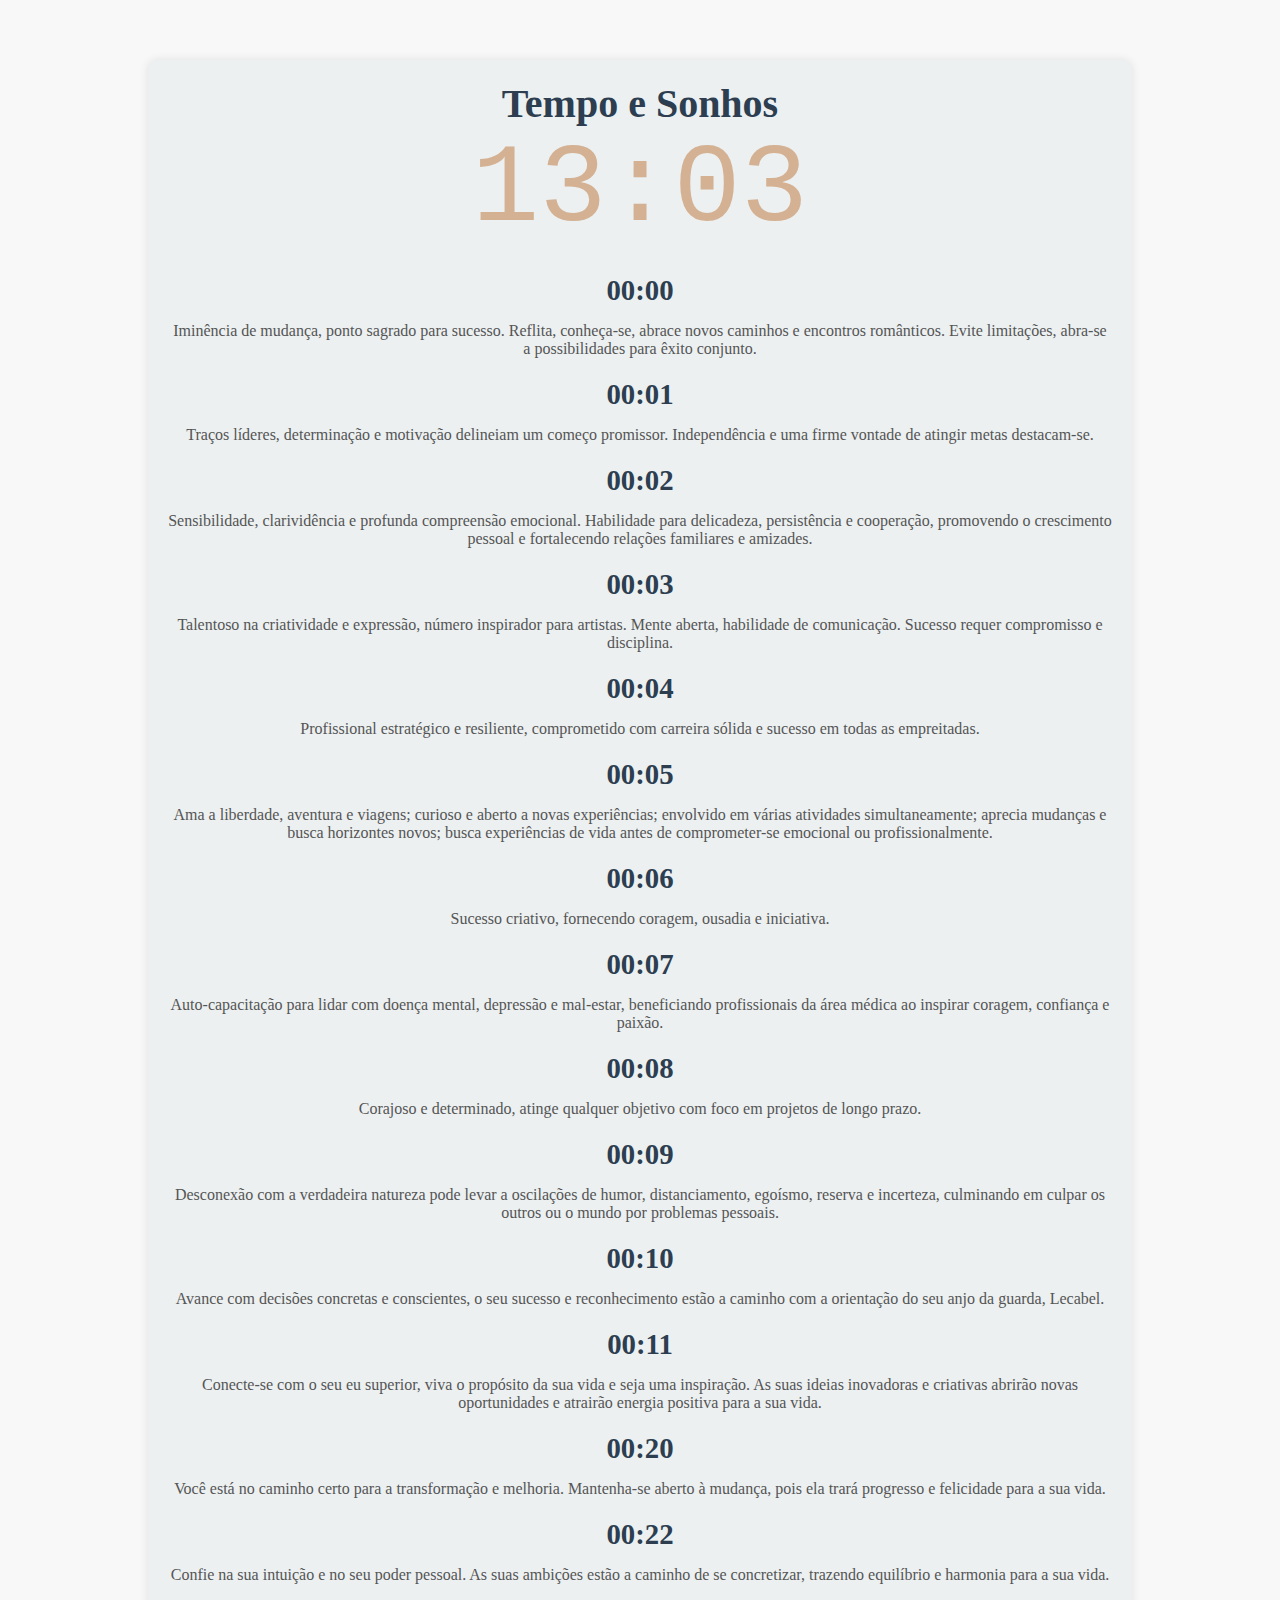
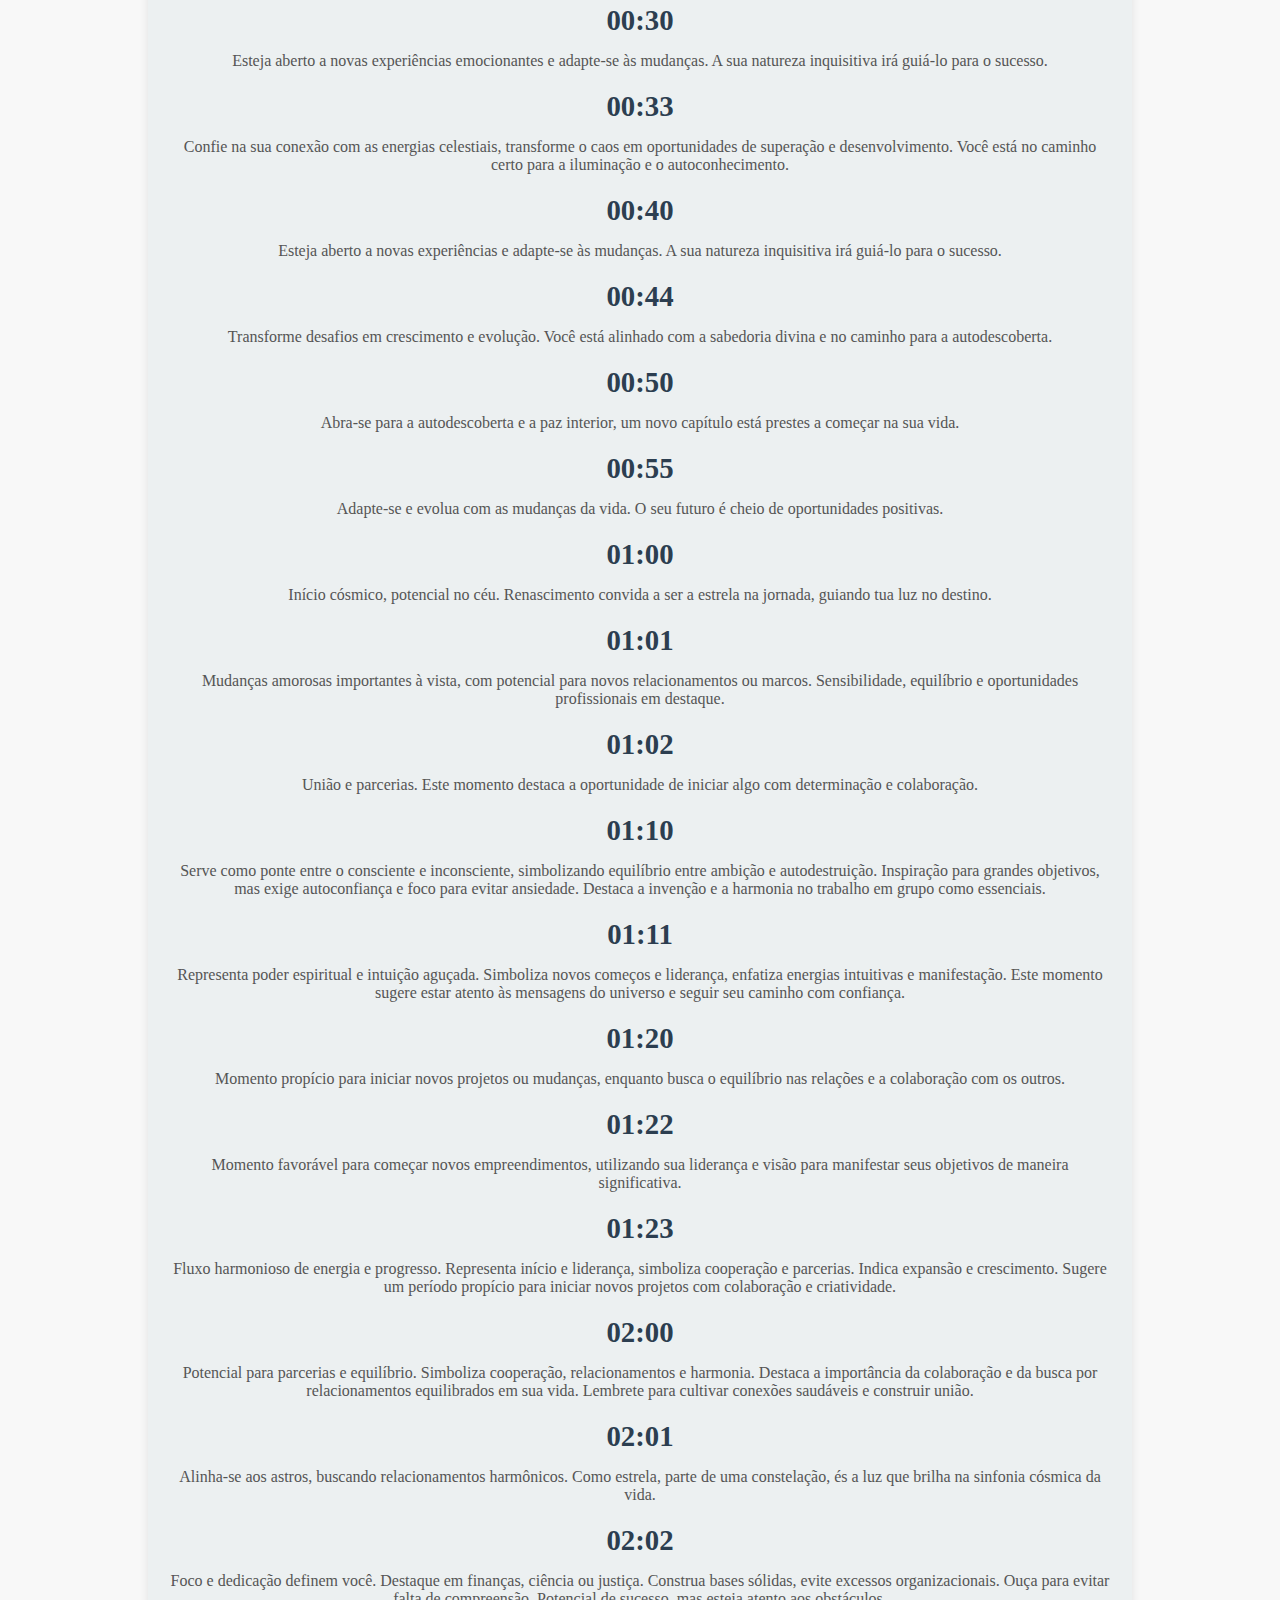
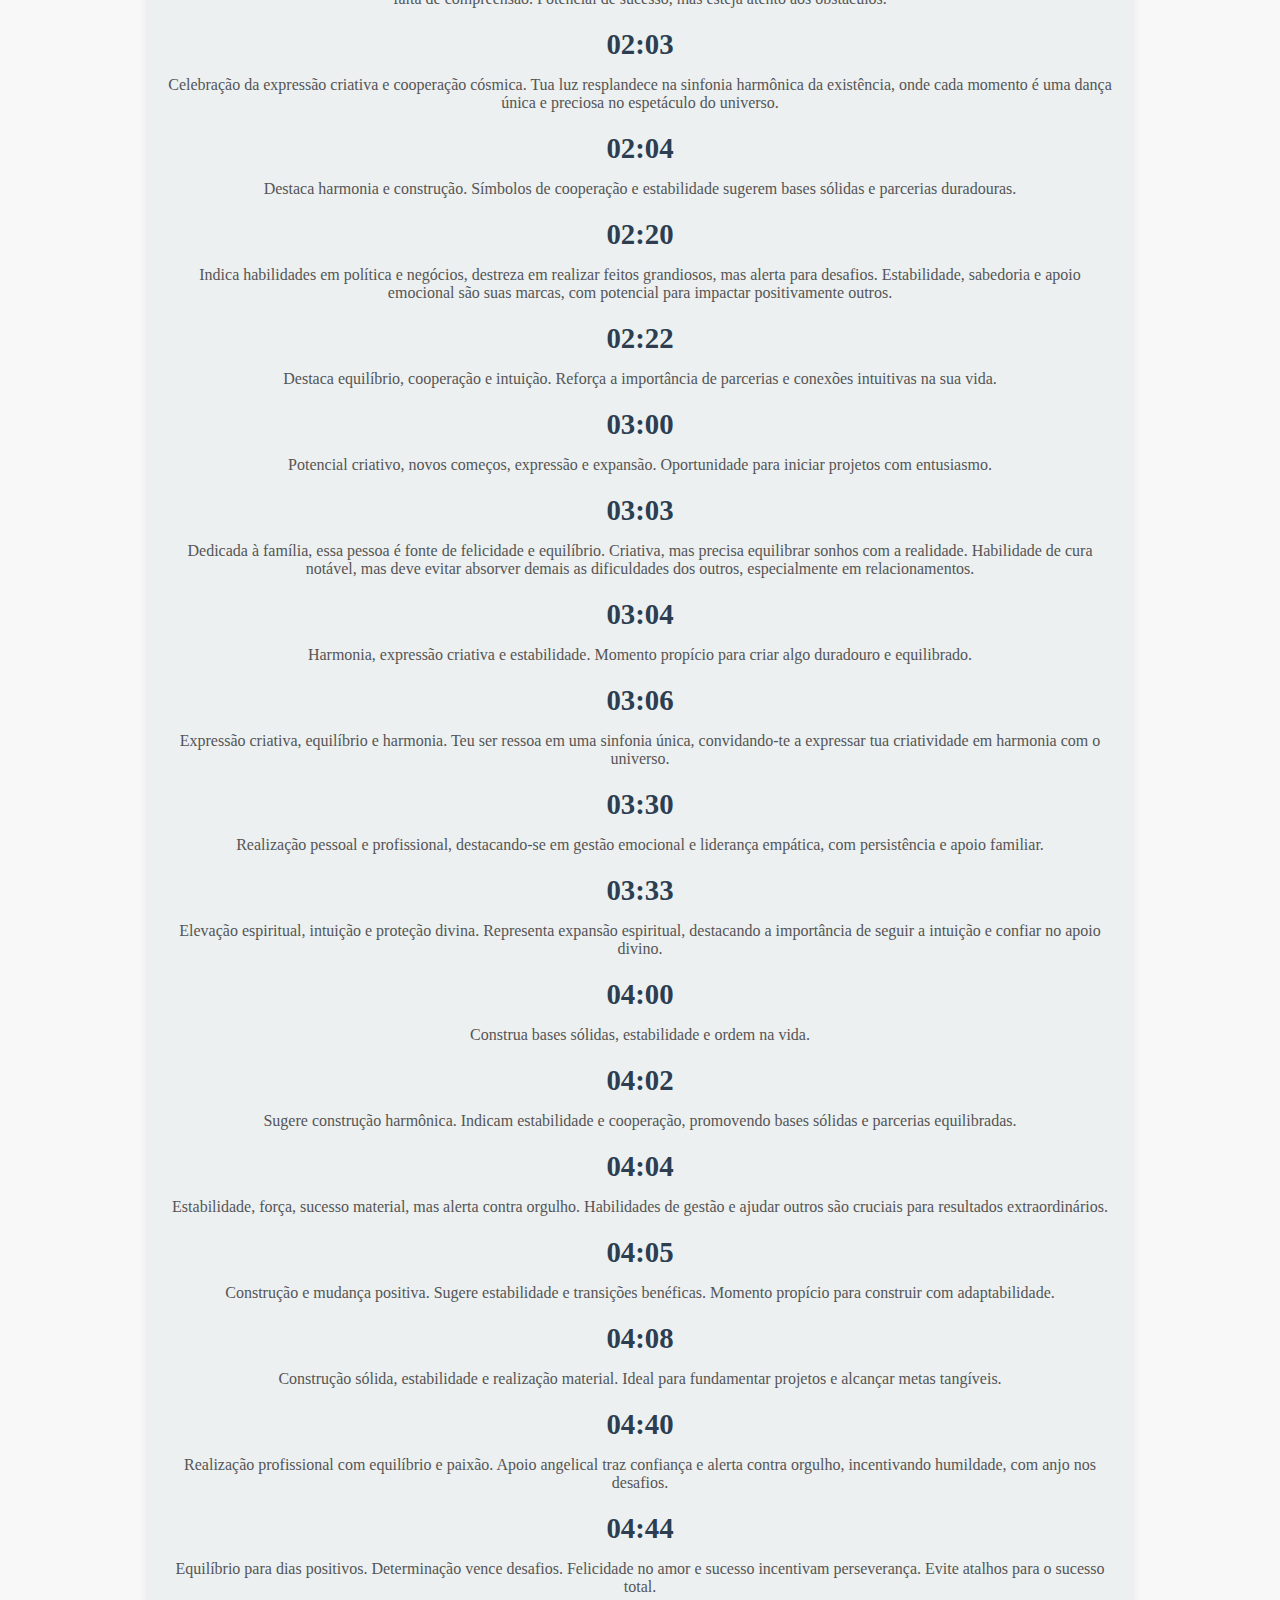
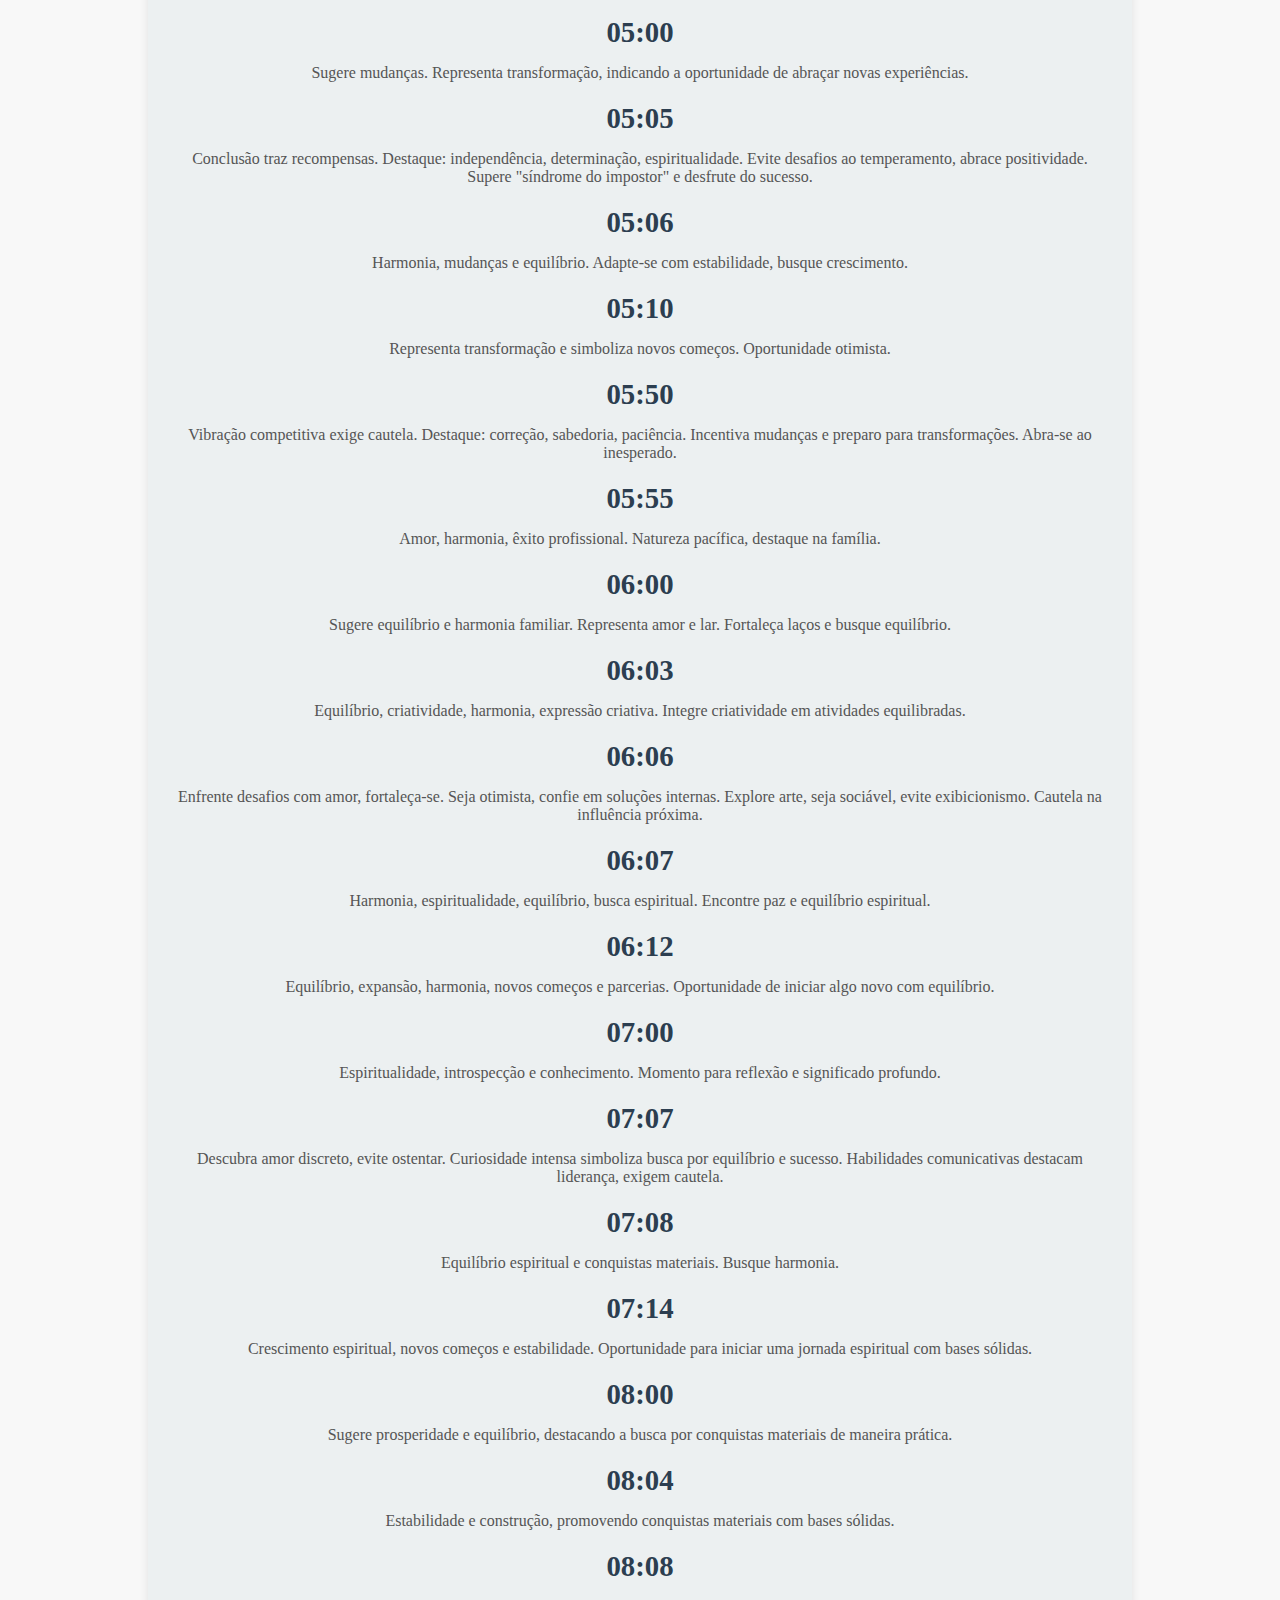
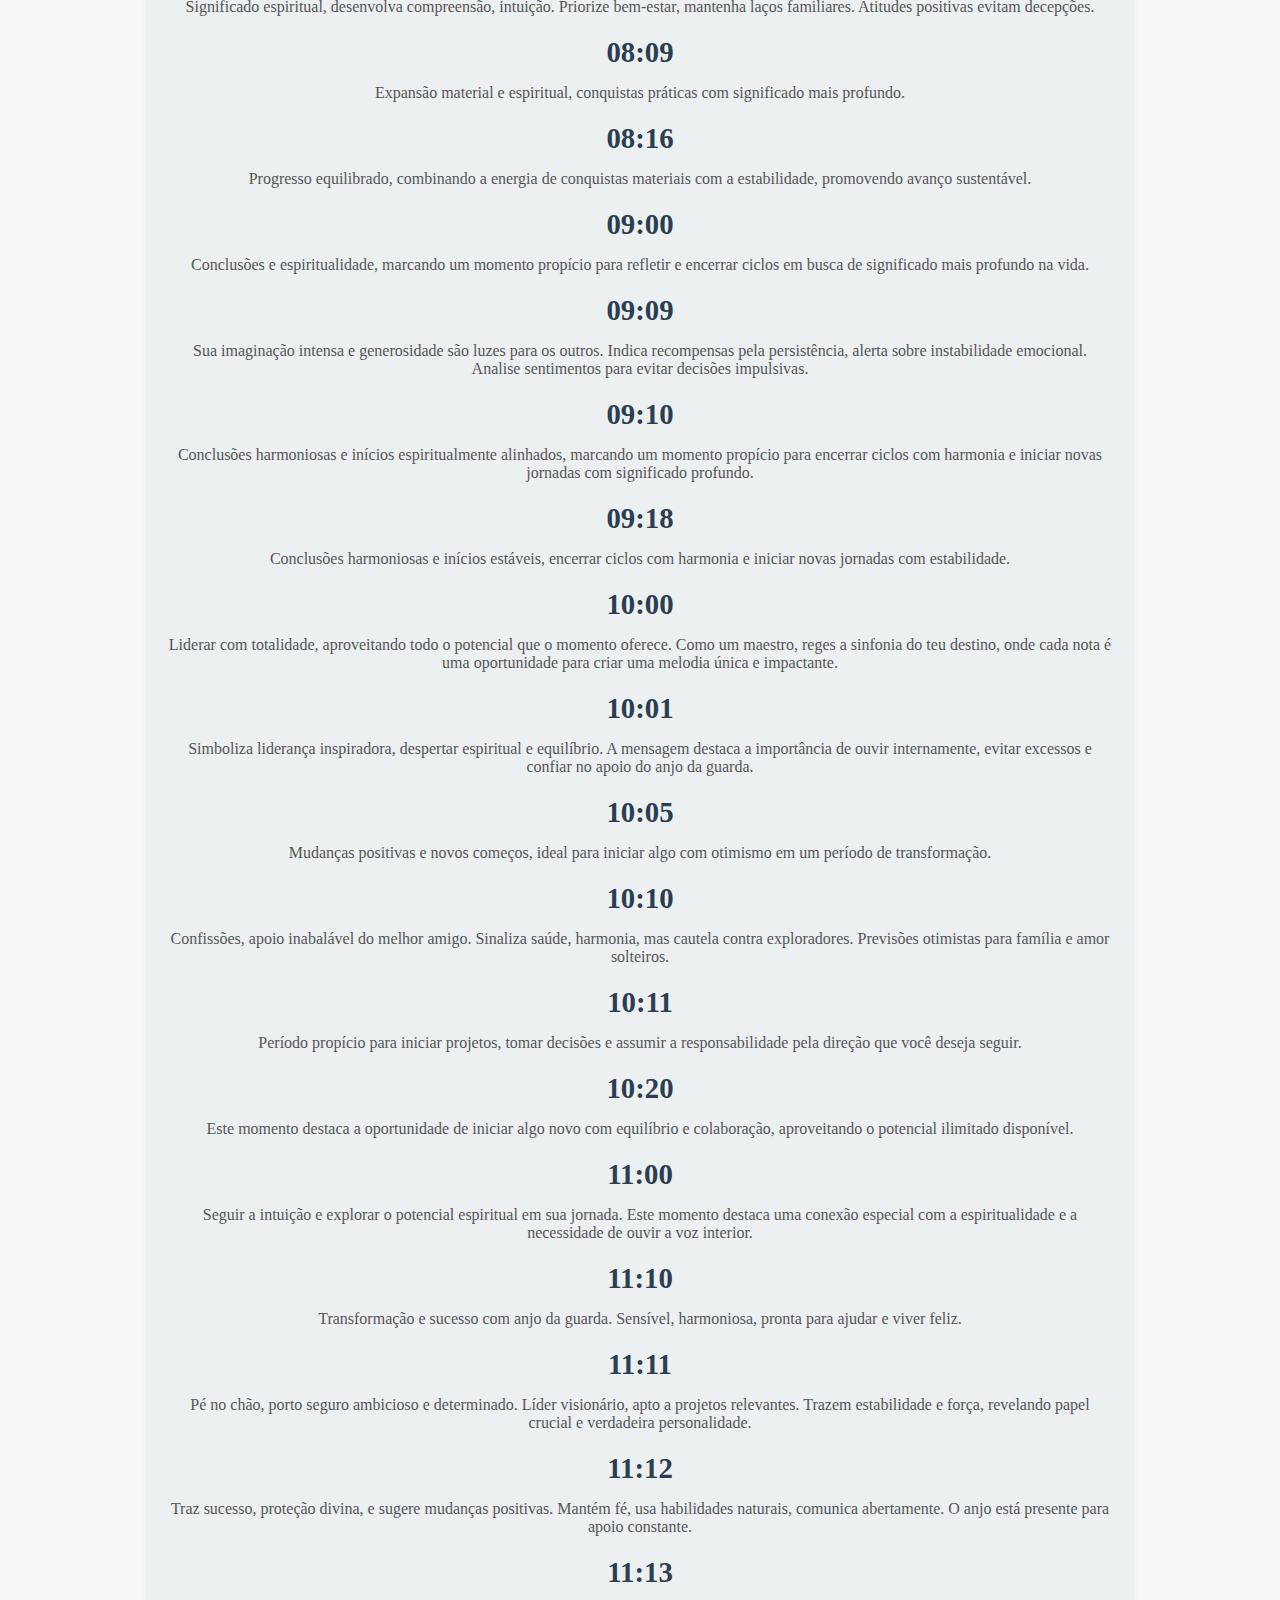
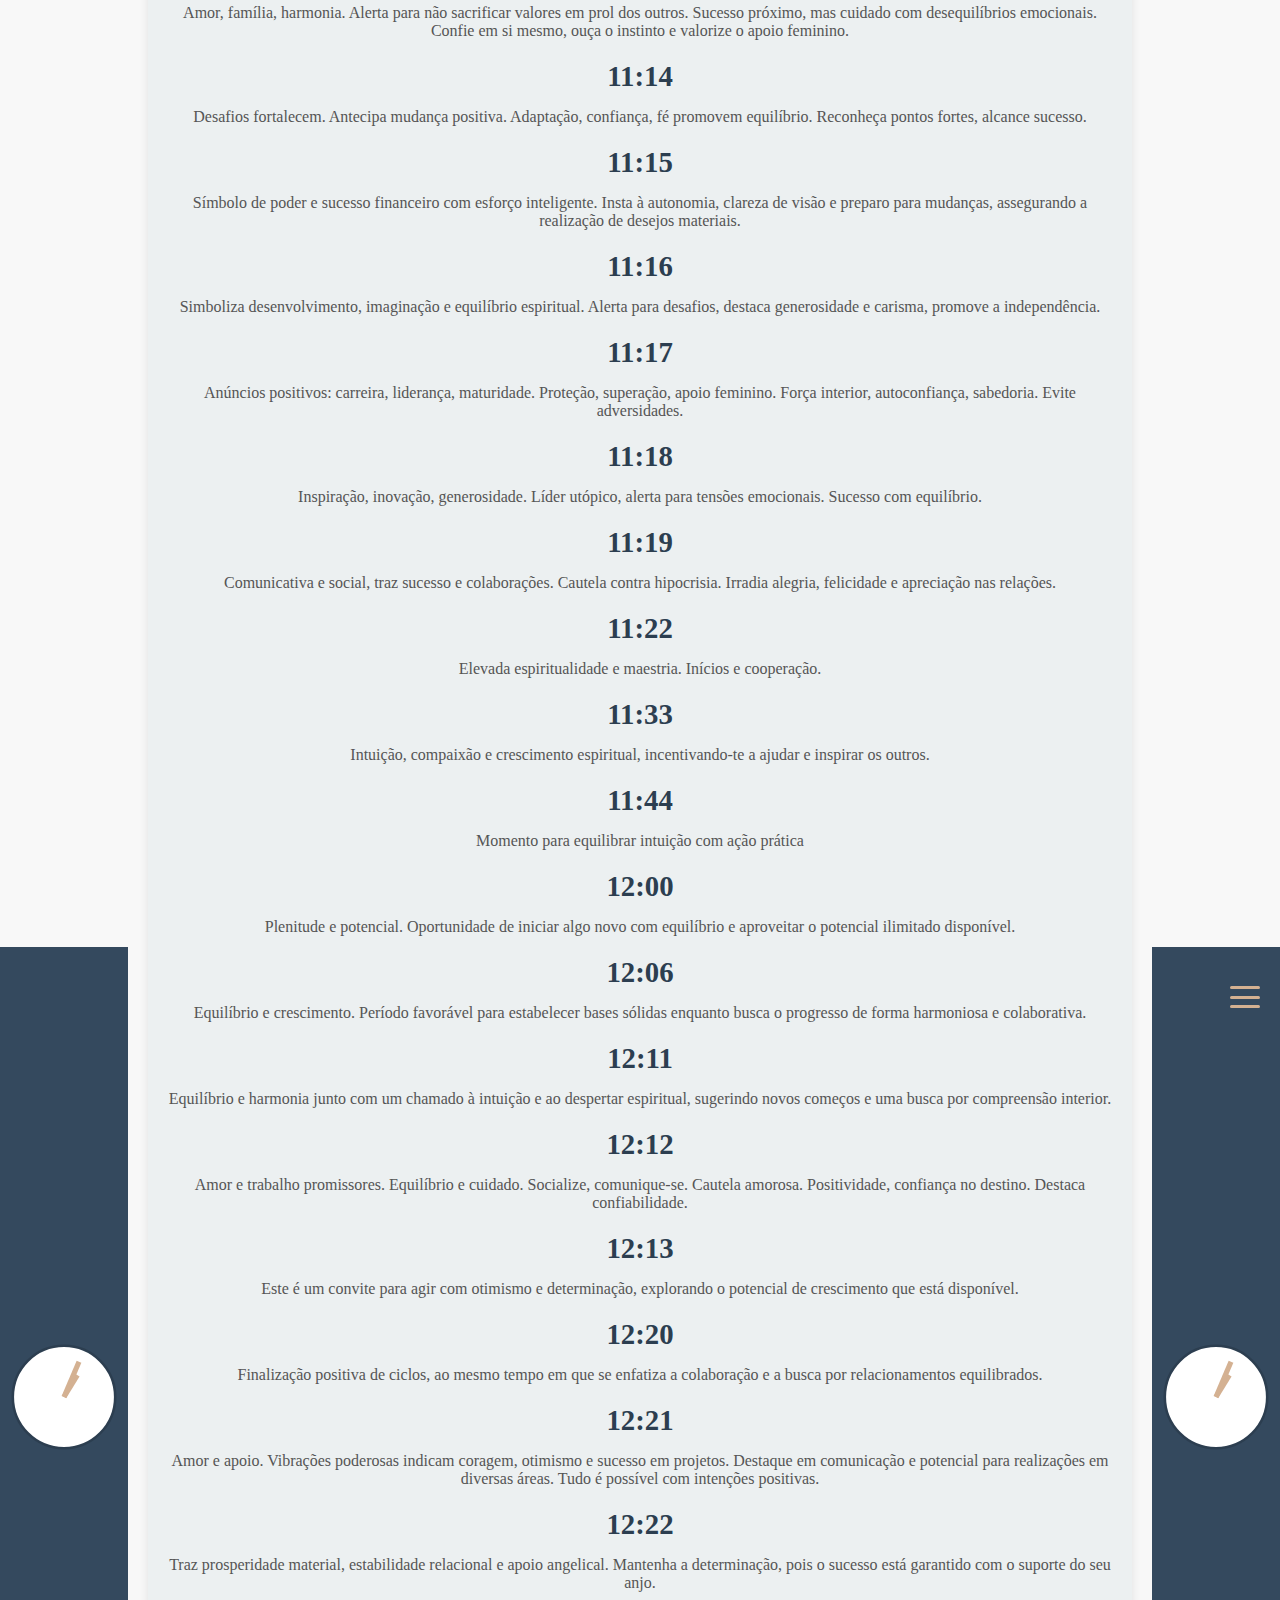
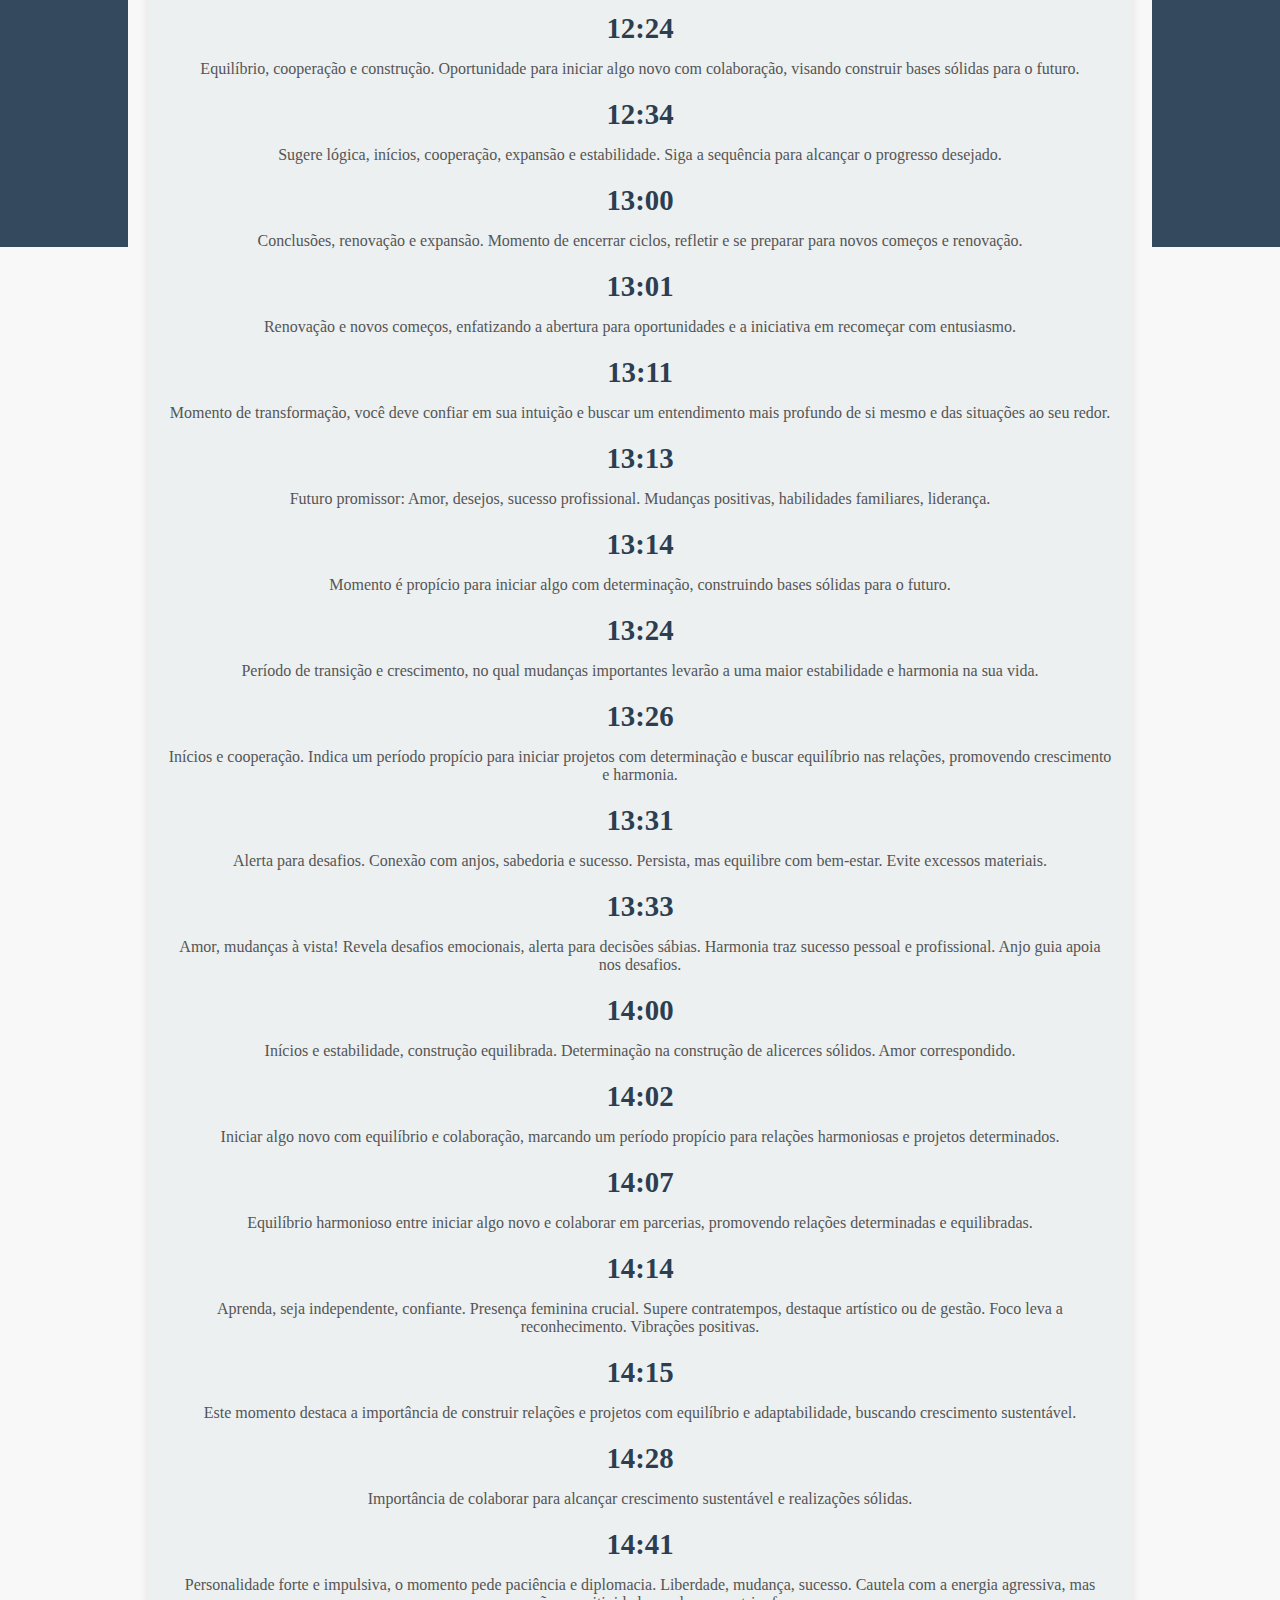
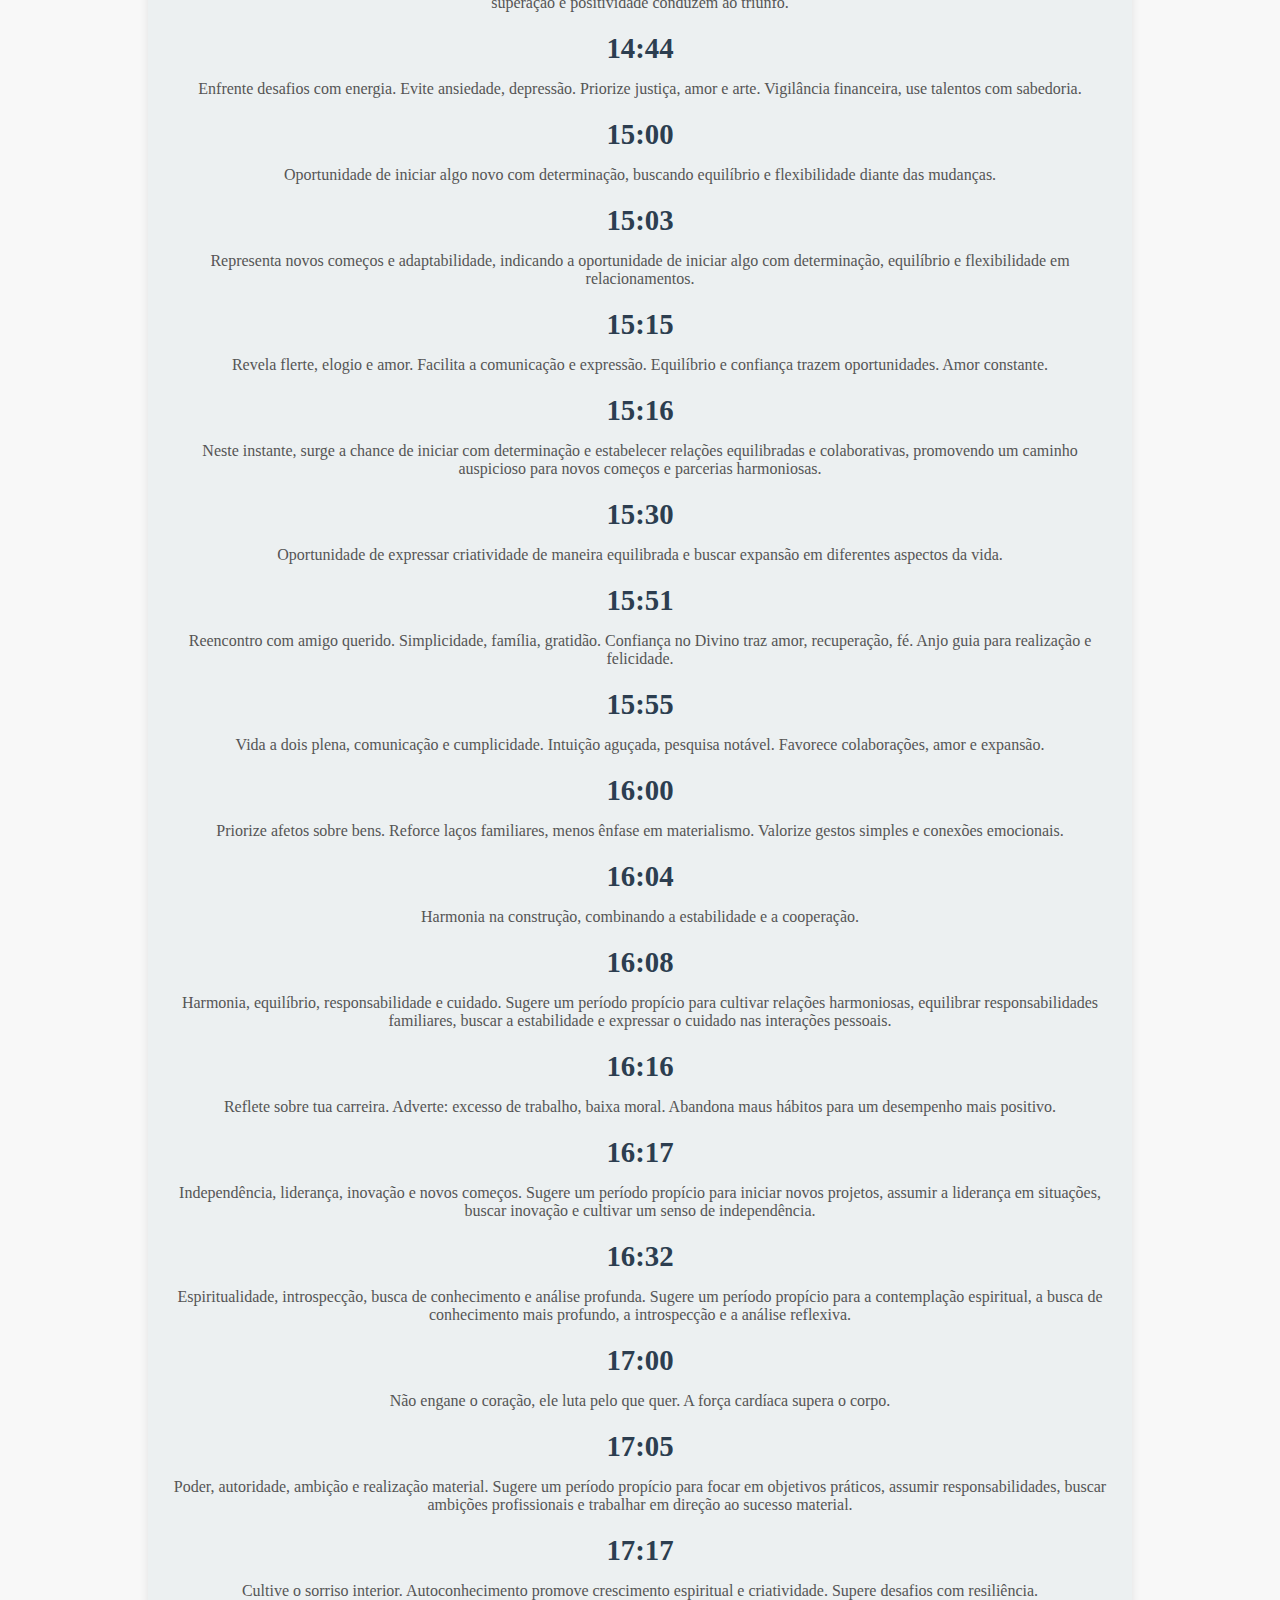
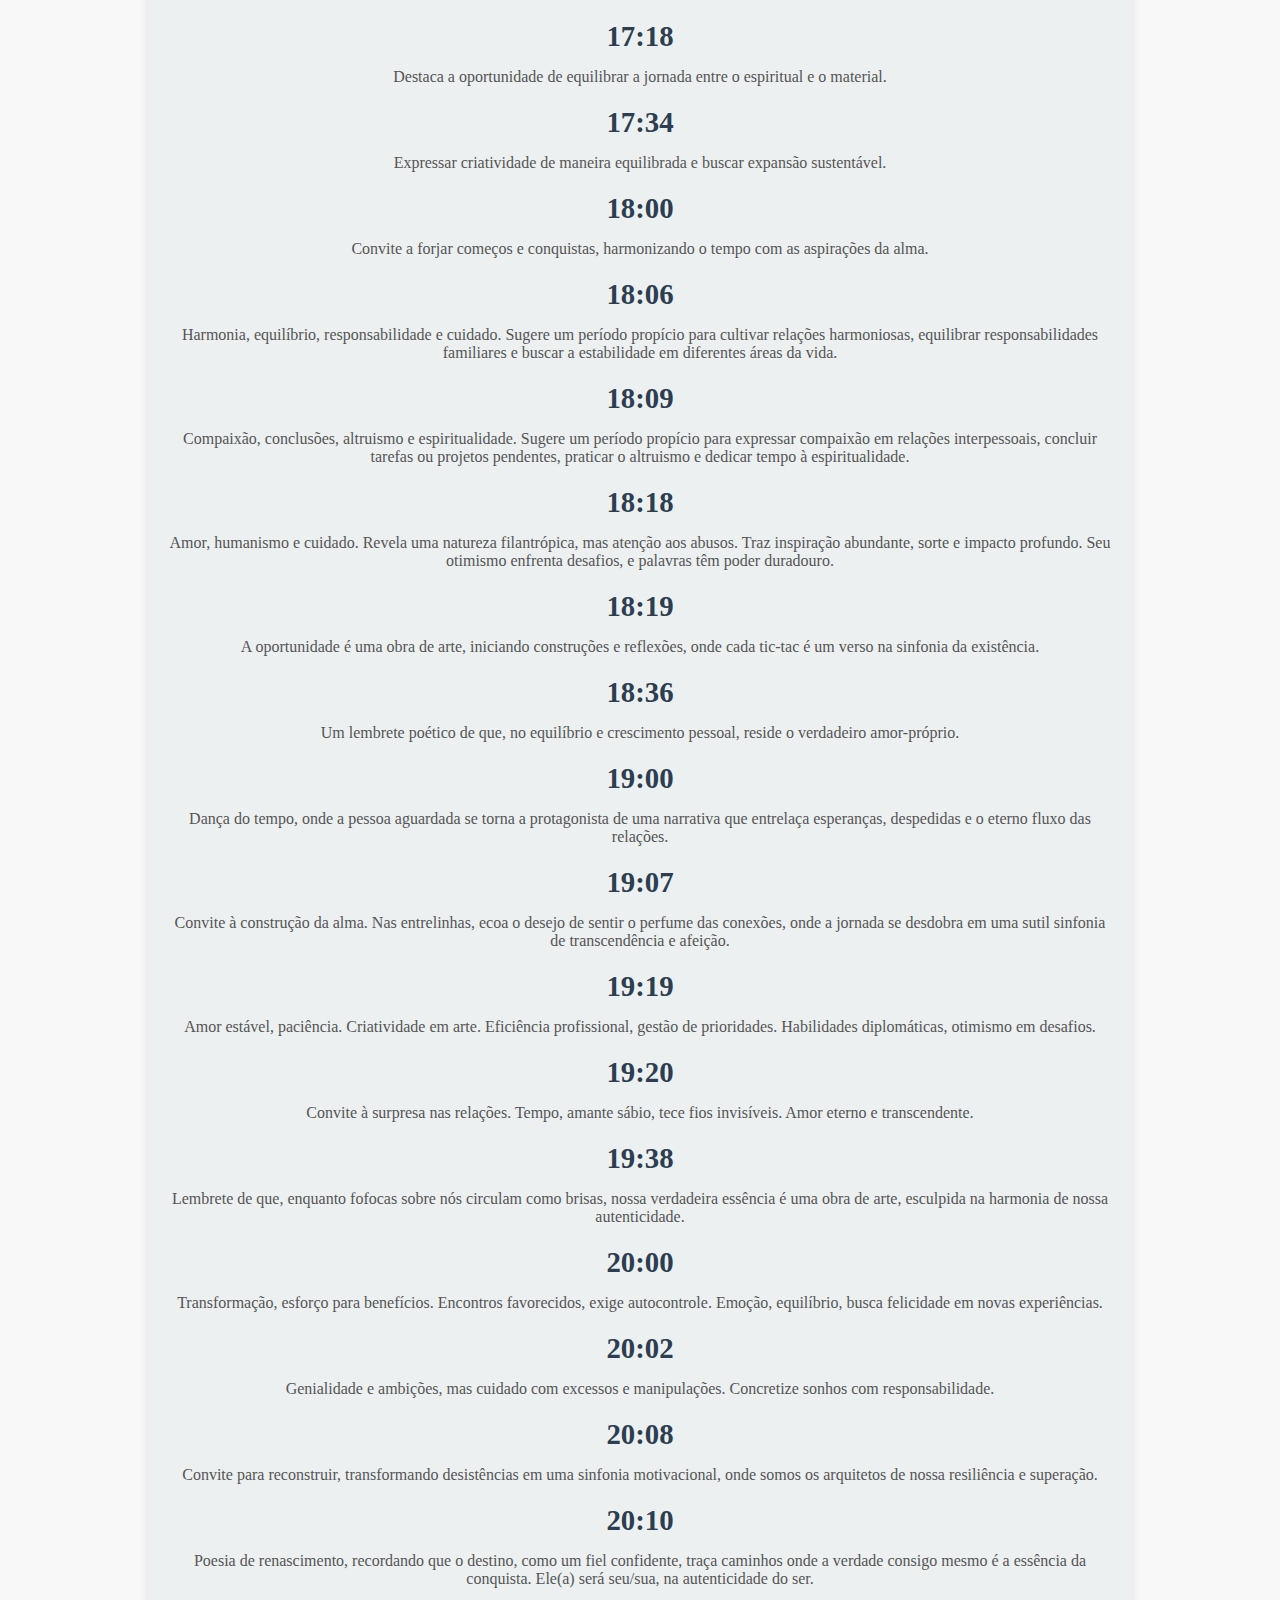
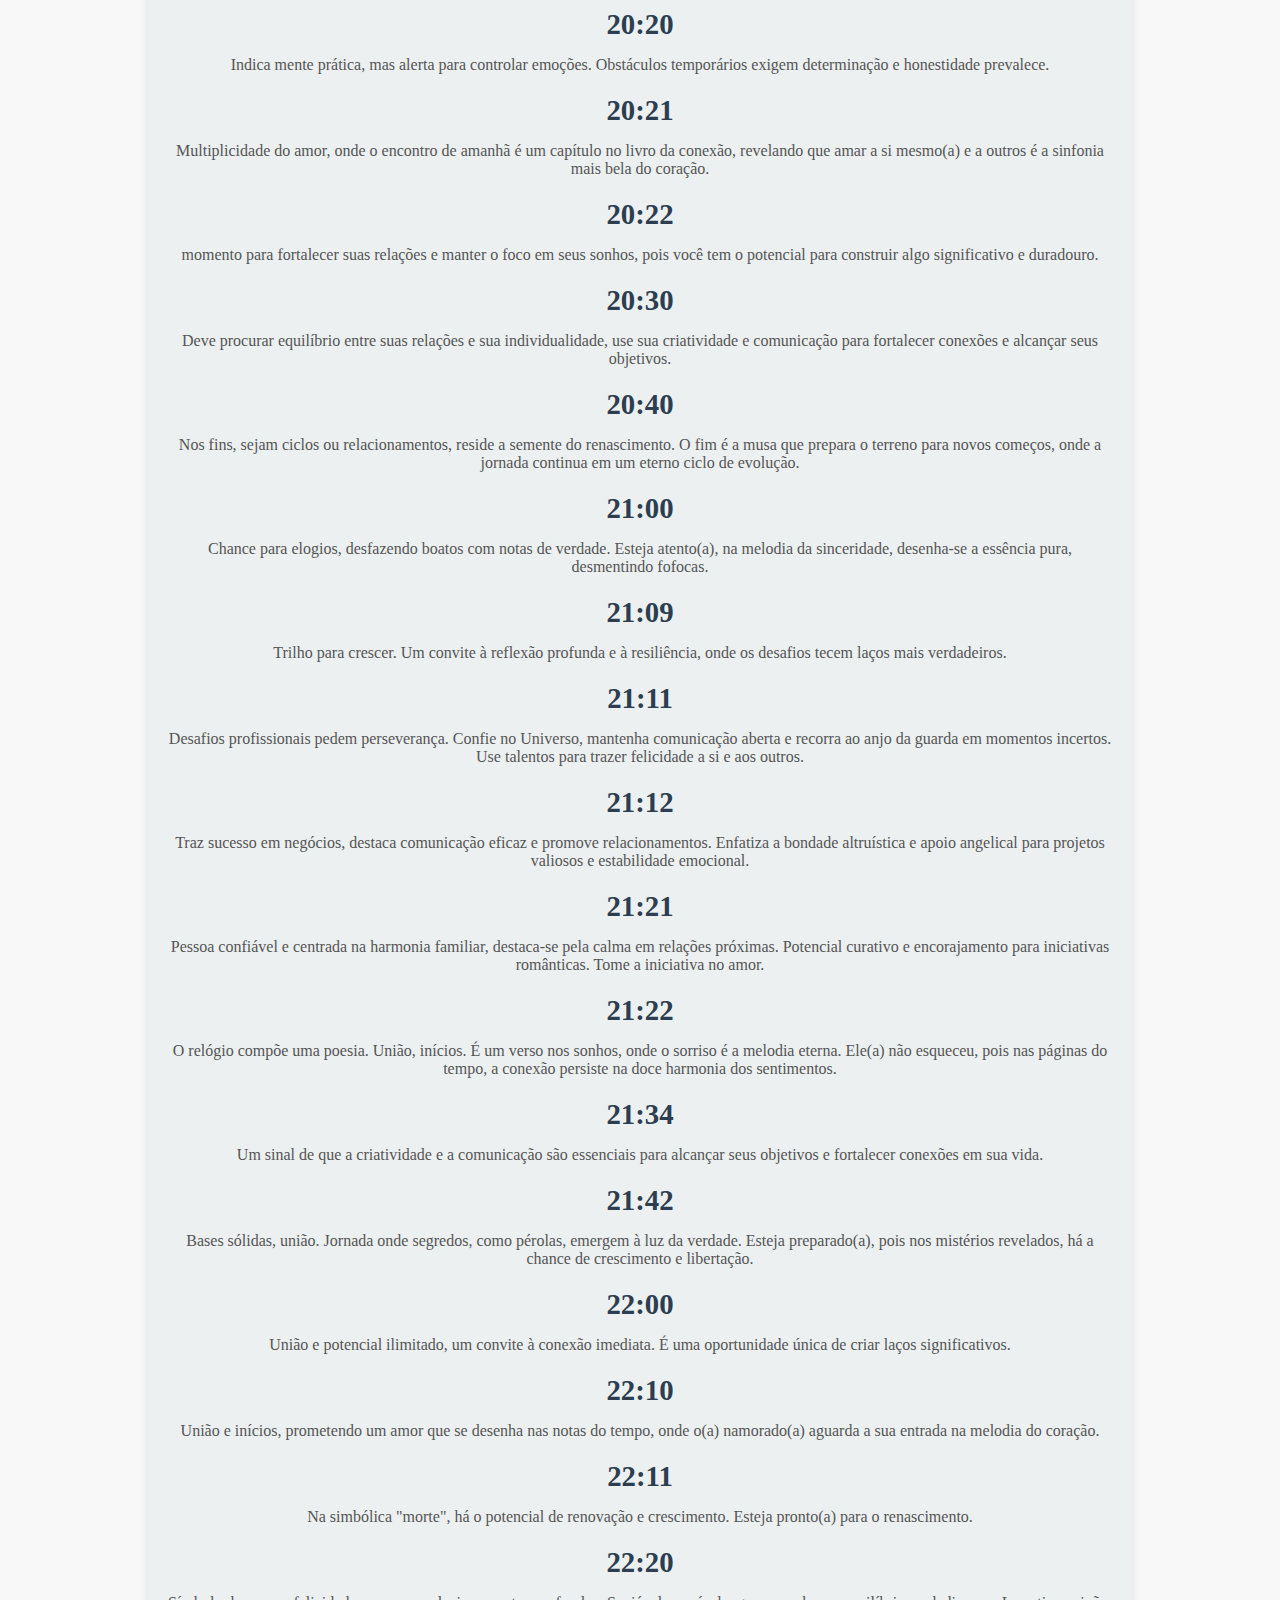
==== index.html @ 4e5a5b0c "Update index.html" ====
<!DOCTYPE html>
<html lang="pt-PT">

<head>
  <meta charset="UTF-8">
  <meta name="viewport" content="width=device-width, initial-scale=1.0">
  <title>Tempo e Sonhos</title>
  <meta name="description" content="Descubra os significados das horas do dia.">
  <meta name="keywords" content="horas, significados, tempo, sonhos, momento, instante, período, fase, ciclo, tempo, ocasião, ponto, temporada, intervalo, prazo, lapso, duração, dia, noite, tarde, manhã, madrugada, meia-noite, crepúsculo, alvorecer, anoitecer, pôr do sol, amanhecer, noturno, véspera, aguardar, demorar, suceder, decorrer, transcorrer, passar, correr, transitar, transpor, findar, terminar, encerrar, completar, realizar, ocorrer, acontecer, desenrolar-se, transpirar, decorrer, durar, perdurar, persistir, continuar, prosseguir, fluir, mover-se, transcorrer, suceder-se, acontecer, passar, interpretações, sentidos, definições, acepções, entendimentos, concepções, explicações, significações, mensagens, importâncias, valores, sentenças, expressões, palavras, sinônimos, sinonímias, conotações, denotações, implicações, referências, comunicações, sugestões, símbolos, simbolismos, intenções, propósitos, desígnios, fins, metas, destinos, objetivos, alvos, razões, causas, motivações, fundamentos, origens, justificativas, razões, porquês, porções, partes, fragmentos, aspectos, faces, nuances, pontos, detalhes, período, época, estação, duração, ciclo, fase, momento, intervalo, instante, ocasião, idade, era, prazo, lapso, etapa, passagem, transição, sucessão, decorrência, contemporaneidade, contemporâneo, contemporânea, contemporâneos, contemporâneas, atualidade, atual, atuais, tempo presente, presente, passado, futuro, antes, depois, antigamente, hoje, ontem, amanhã, agora, imediatamente, gradualmente, lentamente, rapidamente, logo, em breve, brevemente, dentro em breve, daqui a pouco, ainda, já, sempre, nunca, às vezes, frequentemente, raramente, ocasionalmente, diariamente, semanalmente, mensalmente, anualmente, sazonalmente, temporariamente, visões, fantasias, aspirações, desejos, ilusões, quimeras, utopias, devaneios, idealizações, projetos, metas, expectativas, esperanças, anseios, ambições, planos, vontades, intenções, fantasmas, quimeras, delírios, imaginações, criações, miragens, enredos, fábulas, contos, histórias, narrativas, mitos, lendas, fabulações, romances, novelas, épicos, poemas, canções, músicas, criações, produções, realizações, conquistas, sucessos, triunfos, vitórias, realizações, prosperidades, felicidades, sortes, fortunas, riquezas, bens, benesses, benefícios, alegrias, afortunamentos, dons, talentos, habilidades, destrezas, capacidades, potencialidades ">
  <meta name="author" content="Alexandre Ventura">
  <link rel="stylesheet" href="style.css">
</head>

<body>
  <!-- Menu Navegação -->
  <header>
    <div class="menu-icon" id="menuIcon">
        <span></span>
        <span></span>
        <span></span>
    </div>
    <nav class="menu" id="menu">
      <ul>
        <!-- Cada item de menu dentro de <li> -->
              <li><a href="https://alexxanorafa.github.io/Alquimia-dos-Sentimentos/" class="menu-item">Alquimia dos Sentimentos</a></li>
              <li><a href="https://alexxanorafa.github.io/Almas-Conectadas/" class="menu-item">Almas Conectadas</a></li>
              <li><a href="https://alexxanorafa.github.io/Aneis_da_Sabedoria/" class="menu-item">Anéis da Sabedoria</a></li>
              <li><a href="https://alexxanorafa.github.io/Animais-de-Poder/" class="menu-item">Animais de Poder</a></li>
              <li><a href="https://alexxanorafa.github.io/Animais-de-Poder/" class="menu-item">Animais de Poder</a></li>
              <li><a href="https://alexxanorafa.github.io/Biblioteca-Onirica/" class="menu-item">Biblioteca Onirica</a></li>
              <li><a href="https://alexxanorafa.github.io/Buzios/" class="menu-item">Buzios</a></li>
              <li><a href="https://alexxanorafa.github.io/Cartas-de-Sibila/" class="menu-item">Cartas de Sibila</a></li>
              <li><a href="https://alexxanorafa.github.io/Do-you-love-me/" class="menu-item">Do you love me?</a></li>
              <li><a href="https://alexxanorafa.github.io/I-Ching-Virtual/" class="menu-item">I Ching Virtual</a></li>
              <li><a href="https://alexxanorafa.github.io/Jornada-Arquetipica/" class="menu-item">Jornada Arquetípica</a></li>
              <li><a href="https://alexxanorafa.github.io/Jornadas-Mitologica/" class="menu-item">Jornada Mitológica</a></li>
              <li><a href="https://alexxanorafa.github.io/Kabbalah-Interativa/" class="menu-item">Kabbalah Interativa</a></li>
              <li><a href="https://alexxanorafa.github.io/Livro-das-Sombras/" class="menu-item">Livro das Sombras</a></li>
              <li><a href="https://alexxanorafa.github.io/Magia-das-Cores/" class="menu-item">Magia das Cores</a></li>
              <li><a href="https://alexxanorafa.github.io/O-Construtor-do-Destino/" class="menu-item">O Construtor do Destino</a></li>
              <li><a href="https://alexxanorafa.github.io/Oraculo-das-Pedras/" class="menu-item">Oráculo das Pedras</a></li>
              <li><a href="https://alexxanorafa.github.io/Oraculo-dos-Deuses/" class="menu-item">Oráculo dos Deuses</a></li>
              <li><a href="https://alexxanorafa.github.io/Pendulo-Divinatorio/" class="menu-item">Pendulo Divinatorio</a></li>
              <li><a href="https://alexxanorafa.github.io/Runas-Celtas/" class="menu-item">Runas Celtas</a></li>
              <li><a href="https://alexxanorafa.github.io/Runas-Estelares/" class="menu-item">Runas Estelares</a></li>
              <li><a href="https://alexxanorafa.github.io/Runas-do-Destino/" class="menu-item">Runas Nórdicas</a></li>
              <li><a href="https://alexxanorafa.github.io/Tabuleiro-Quantico/" class="menu-item">Tabuleiro Quantico</a></li>
              <li><a href="https://alexxanorafa.github.io/TarodeMarselha/" class="menu-item">Tarô de Marselha</a></li>
              <li><a href="https://alexxanorafa.github.io/Tasseografia/" class="menu-item">Tasseografia</a></li>
              <li><a href="https://alexxanorafa.github.io/Tempo_e_Sonhos/" class="menu-item">Tempo e Sonhos</a></li>
              <li><a href="https://alexxanorafa.github.io/The-Da-Vinci-Code/" class="menu-item">The Da Vinci Code</a></li>
              <li><a href="https://alexxanorafa.github.io/Whispering-Shadows/" class="menu-item">Whispering Shadows</a></li>
              <li><a href="https://alexxanorafa.github.io/Whispering-Shadows-2/" class="menu-item">Whispering Shadows 2</a></li>
              <li><a href="https://alexxanorafa.github.io/Whispering-Shadows-3/" class="menu-item">Whispering Shadows 3</a></li>
              <li><a href="https://alexxanorafa.github.io/Xamanismo-Animal/" class="menu-item">Xamanismo Animal</a></li>              
        </ul>
    </nav>
</header>

  <main>

    <div id="left-bar" class="clock">
      <svg class="clock" id="left-clock" viewBox="0 0 100 100" xmlns="http://www.w3.org/2000/svg">
        <circle cx="50" cy="50" r="40" fill="#fff" />
        <line class="hour-hand" x1="50" y1="50" x2="50" y2="30" />
        <line class="minute-hand" x1="50" y1="50" x2="50" y2="20" />
      </svg>
      <div class="hour" id="left-hour" style="position: absolute; top: 50%; left: 50%; transform: translate(-50%, -50%); font-size: 12px; color: #2c3e50;"></div>
    </div>

    <div id="right-bar" class="clock">
      <svg class="clock" id="right-clock" viewBox="0 0 100 100" xmlns="http://www.w3.org/2000/svg">
        <circle cx="50" cy="50" r="40" fill="#fff" />
        <line class="hour-hand" x1="50" y1="50" x2="50" y2="30" />
        <line class="minute-hand" x1="50" y1="50" x2="50" y2="20" />
      </svg>
      <div class="hour" id="right-hour" style="position: absolute; top: 50%; left: 50%; transform: translate(-50%, -50%); font-size: 12px; color: #2c3e50;"></div>
    </div>

    <div id="content" class="content">
      <h1>Tempo e Sonhos</h1>

      <div id="digital-clock" class="digital-clock"></div>

  <h2 id="00:00" class="current-time">00:00</h2>
  <p>Iminência de mudança, ponto sagrado para sucesso. Reflita, conheça-se, abrace novos caminhos e encontros românticos. Evite limitações, abra-se a possibilidades para êxito conjunto.</p>
    
  <h2 id="00:01" class="current-time">00:01</h2>
  <p>Traços líderes, determinação e motivação delineiam um começo promissor. Independência e uma firme vontade de atingir metas destacam-se.</p>

  <h2 id="00:02" class="current-time">00:02</h2>
  <p>Sensibilidade, clarividência e profunda compreensão emocional. Habilidade para delicadeza, persistência e cooperação, promovendo o crescimento pessoal e fortalecendo relações familiares e amizades.</p>

  <h2 id="00:03" class="current-time">00:03</h2>
  <p>Talentoso na criatividade e expressão, número inspirador para artistas. Mente aberta, habilidade de comunicação. Sucesso requer compromisso e disciplina.</p>

  <h2 id="00:04" class="current-time">00:04</h2>
  <p>Profissional estratégico e resiliente, comprometido com carreira sólida e sucesso em todas as empreitadas.</p>

  <h2 id="00:05" class="current-time">00:05</h2>
  <p>Ama a liberdade, aventura e viagens; curioso e aberto a novas experiências; envolvido em várias atividades simultaneamente; aprecia mudanças e busca horizontes novos; busca experiências de vida antes de comprometer-se emocional ou profissionalmente.</p>

  <h2 id="00:06" class="current-time">00:06</h2>
  <p>Sucesso criativo, fornecendo coragem, ousadia e iniciativa.</p>

  <h2 id="00:07" class="current-time">00:07</h2>
  <p>Auto-capacitação para lidar com doença mental, depressão e mal-estar, beneficiando profissionais da área médica ao inspirar coragem, confiança e paixão.</p>

  <h2 id="00:08" class="current-time">00:08</h2>
  <p>Corajoso e determinado, atinge qualquer objetivo com foco em projetos de longo prazo.</p>

  <h2 id="00:09" class="current-time">00:09</h2>
  <p>Desconexão com a verdadeira natureza pode levar a oscilações de humor, distanciamento, egoísmo, reserva e incerteza, culminando em culpar os outros ou o mundo por problemas pessoais.</p>

  <h2 id="00:10" class="current-time">00:10</h2>
  <p>Avance com decisões concretas e conscientes, o seu sucesso e reconhecimento estão a caminho com a orientação do seu anjo da guarda, Lecabel.</p>

  <h2 id="00:11" class="current-time">00:11</h2>
  <p>Conecte-se com o seu eu superior, viva o propósito da sua vida e seja uma inspiração. As suas ideias inovadoras e criativas abrirão novas oportunidades e atrairão energia positiva para a sua vida.</p>

  <h2 id="00:20" class="current-time">00:20</h2>
  <p>Você está no caminho certo para a transformação e melhoria. Mantenha-se aberto à mudança, pois ela trará progresso e felicidade para a sua vida.</p>
  
  <h2 id="00:22" class="current-time">00:22</h2>
  <p>Confie na sua intuição e no seu poder pessoal. As suas ambições estão a caminho de se concretizar, trazendo equilíbrio e harmonia para a sua vida.</p>

  <h2 id="00:30" class="current-time">00:30</h2>
  <p>Esteja aberto a novas experiências emocionantes e adapte-se às mudanças. A sua natureza inquisitiva irá guiá-lo para o sucesso.</p>

  <h2 id="00:33" class="current-time">00:33</h2>
  <p>Confie na sua conexão com as energias celestiais, transforme o caos em oportunidades de superação e desenvolvimento. Você está no caminho certo para a iluminação e o autoconhecimento.</p>

  <h2 id="00:40" class="current-time">00:40</h2>
  <p>Esteja aberto a novas experiências e adapte-se às mudanças. A sua natureza inquisitiva irá guiá-lo para o sucesso.</p>

  <h2 id="00:44" class="current-time">00:44</h2>
  <p>Transforme desafios em crescimento e evolução. Você está alinhado com a sabedoria divina e no caminho para a autodescoberta.</p>

  <h2 id="00:50" class="current-time">00:50</h2>
  <p>Abra-se para a autodescoberta e a paz interior, um novo capítulo está prestes a começar na sua vida.</p>

  <h2 id="00:55" class="current-time">00:55</h2>
  <p>Adapte-se e evolua com as mudanças da vida. O seu futuro é cheio de oportunidades positivas.</p>
      
  <h2 id="01:00" class="current-time">01:00</h2>
  <p>Início cósmico, potencial no céu. Renascimento convida a ser a estrela na jornada, guiando tua luz no destino.</p>
  
  <h2 id="01:01" class="current-time">01:01</h2>
  <p>Mudanças amorosas importantes à vista, com potencial para novos relacionamentos ou marcos. Sensibilidade, equilíbrio e oportunidades profissionais em destaque.</p>
  
  <h2 id="01:02" class="current-time">01:02</h2>
  <p>União e parcerias. Este momento destaca a oportunidade de iniciar algo com determinação e colaboração. </p>
  
  <h2 id="01:10" class="current-time">01:10</h2>
  <p>Serve como ponte entre o consciente e inconsciente, simbolizando equilíbrio entre ambição e autodestruição. Inspiração para grandes objetivos, mas exige autoconfiança e foco para evitar ansiedade. Destaca a invenção e a harmonia no trabalho em grupo como essenciais.</p>
  
  <h2 id="01:11" class="current-time">01:11</h2>
  <p>Representa poder espiritual e intuição aguçada. Simboliza novos começos e liderança, enfatiza energias intuitivas e manifestação. Este momento sugere estar atento às mensagens do universo e seguir seu caminho com confiança.</p>
  
  <h2 id="01:20" class="current-time">01:20</h2>
  <p>Momento propício para iniciar novos projetos ou mudanças, enquanto busca o equilíbrio nas relações e a colaboração com os outros.</p>

  <h2 id="01:22" class="current-time">01:22</h2>
  <p>Momento favorável para começar novos empreendimentos, utilizando sua liderança e visão para manifestar seus objetivos de maneira significativa.</p>
      
  <h2 id="01:23" class="current-time">01:23</h2>
  <p>Fluxo harmonioso de energia e progresso. Representa início e liderança, simboliza cooperação e parcerias. Indica expansão e crescimento. Sugere um período propício para iniciar novos projetos com colaboração e criatividade.</p>
  
  <h2 id="02:00" class="current-time">02:00</h2>
  <p>Potencial para parcerias e equilíbrio. Simboliza cooperação, relacionamentos e harmonia. Destaca a importância da colaboração e da busca por relacionamentos equilibrados em sua vida. Lembrete para cultivar conexões saudáveis e construir união.</p>
  
  <h2 id="02:01" class="current-time">02:01</h2>
  <p>Alinha-se aos astros, buscando relacionamentos harmônicos. Como estrela, parte de uma constelação, és a luz que brilha na sinfonia cósmica da vida.</p>
  
  <h2 id="02:02" class="current-time">02:02</h2>
  <p>Foco e dedicação definem você. Destaque em finanças, ciência ou justiça. Construa bases sólidas, evite excessos organizacionais. Ouça para evitar falta de compreensão. Potencial de sucesso, mas esteja atento aos obstáculos.</p>
  
  <h2 id="02:03" class="current-time">02:03</h2>
  <p>Celebração da expressão criativa e cooperação cósmica. Tua luz resplandece na sinfonia harmônica da existência, onde cada momento é uma dança única e preciosa no espetáculo do universo.</p>
  
  <h2 id="02:04" class="current-time">02:04</h2>
  <p>Destaca harmonia e construção. Símbolos de cooperação e estabilidade sugerem bases sólidas e parcerias duradouras.</p>
  
  <h2 id="02:20" class="current-time">02:20</h2>
  <p>Indica habilidades em política e negócios, destreza em realizar feitos grandiosos, mas alerta para desafios. Estabilidade, sabedoria e apoio emocional são suas marcas, com potencial para impactar positivamente outros.</p>
  
  <h2 id="02:22" class="current-time">02:22</h2>
  <p>Destaca equilíbrio, cooperação e intuição. Reforça a importância de parcerias e conexões intuitivas na sua vida.</p>
  
  <h2 id="03:00" class="current-time">03:00</h2>
  <p>Potencial criativo, novos começos, expressão e expansão. Oportunidade para iniciar projetos com entusiasmo.</p>
  
  <h2 id="03:03" class="current-time">03:03</h2>
  <p>Dedicada à família, essa pessoa é fonte de felicidade e equilíbrio. Criativa, mas precisa equilibrar sonhos com a realidade. Habilidade de cura notável, mas deve evitar absorver demais as dificuldades dos outros, especialmente em relacionamentos.</p>
  
  <h2 id="03:04" class="current-time">03:04</h2>
  <p>Harmonia, expressão criativa e estabilidade. Momento propício para criar algo duradouro e equilibrado.</p>

  <h2 id="03:06" class="current-time">03:06</h2>
  <p>Expressão criativa, equilíbrio e harmonia. Teu ser ressoa em uma sinfonia única, convidando-te a expressar tua criatividade em harmonia com o universo.</p>
  
  <h2 id="03:30" class="current-time">03:30</h2>
  <p>Realização pessoal e profissional, destacando-se em gestão emocional e liderança empática, com persistência e apoio familiar.</p>
  
  <h2 id="03:33" class="current-time">03:33</h2>
  <p>Elevação espiritual, intuição e proteção divina. Representa expansão espiritual, destacando a importância de seguir a intuição e confiar no apoio divino.</p>
  
  <h2 id="04:00" class="current-time">04:00</h2>
  <p>Construa bases sólidas, estabilidade e ordem na vida.</p>
  
  <h2 id="04:02" class="current-time">04:02</h2>
  <p>Sugere construção harmônica. Indicam estabilidade e cooperação, promovendo bases sólidas e parcerias equilibradas.</p>
  
  <h2 id="04:04" class="current-time">04:04</h2>
  <p>Estabilidade, força, sucesso material, mas alerta contra orgulho. Habilidades de gestão e ajudar outros são cruciais para resultados extraordinários.</p>
  
  <h2 id="04:05" class="current-time">04:05</h2>
  <p>Construção e mudança positiva. Sugere estabilidade e transições benéficas. Momento propício para construir com adaptabilidade.</p>
  
  <h2 id="04:08" class="current-time">04:08</h2>
  <p>Construção sólida, estabilidade e realização material. Ideal para fundamentar projetos e alcançar metas tangíveis. </p>
  
  <h2 id="04:40" class="current-time">04:40</h2>
  <p>Realização profissional com equilíbrio e paixão. Apoio angelical traz confiança e alerta contra orgulho, incentivando humildade, com anjo nos desafios.</p>
  
  <h2 id="04:44" class="current-time">04:44</h2>
  <p>Equilíbrio para dias positivos. Determinação vence desafios. Felicidade no amor e sucesso incentivam perseverança. Evite atalhos para o sucesso total.</p>
  
  <h2 id="05:00" class="current-time">05:00</h2>
  <p>Sugere mudanças. Representa transformação, indicando a oportunidade de abraçar novas experiências.</p>
  
  <h2 id="05:05" class="current-time">05:05</h2>
  <p>Conclusão traz recompensas. Destaque: independência, determinação, espiritualidade. Evite desafios ao temperamento, abrace positividade. Supere "síndrome do impostor" e desfrute do sucesso.</p>
  
  <h2 id="05:06" class="current-time">05:06</h2>
  <p>Harmonia, mudanças e equilíbrio. Adapte-se com estabilidade, busque crescimento.</p>
  
  <h2 id="05:10" class="current-time">05:10</h2>
  <p>Representa transformação e simboliza novos começos. Oportunidade otimista.</p>
  
  <h2 id="05:50" class="current-time">05:50</h2>
  <p>Vibração competitiva exige cautela. Destaque: correção, sabedoria, paciência. Incentiva mudanças e preparo para transformações. Abra-se ao inesperado.</p>
  
  <h2 id="05:55" class="current-time">05:55</h2>
  <p>Amor, harmonia, êxito profissional. Natureza pacífica, destaque na família.</p>
  
  <h2 id="06:00" class="current-time">06:00</h2>
  <p>Sugere equilíbrio e harmonia familiar. Representa amor e lar. Fortaleça laços e busque equilíbrio.</p>
  
  <h2 id="06:03" class="current-time">06:03</h2>
  <p>Equilíbrio, criatividade, harmonia, expressão criativa. Integre criatividade em atividades equilibradas.</p>
  
  <h2 id="06:06" class="current-time">06:06</h2>
  <p>Enfrente desafios com amor, fortaleça-se. Seja otimista, confie em soluções internas. Explore arte, seja sociável, evite exibicionismo. Cautela na influência próxima.</p>
  
  <h2 id="06:07" class="current-time">06:07</h2>
  <p>Harmonia, espiritualidade, equilíbrio, busca espiritual. Encontre paz e equilíbrio espiritual.</p>
  
  <h2 id="06:12" class="current-time">06:12</h2>
  <p>Equilíbrio, expansão, harmonia, novos começos e parcerias. Oportunidade de iniciar algo novo com equilíbrio.</p>
  
  <h2 id="07:00" class="current-time">07:00</h2>
  <p>Espiritualidade, introspecção e conhecimento. Momento para reflexão e significado profundo.</p>
  
  <h2 id="07:07" class="current-time">07:07</h2>
  <p>Descubra amor discreto, evite ostentar. Curiosidade intensa simboliza busca por equilíbrio e sucesso. Habilidades comunicativas destacam liderança, exigem cautela.</p>
  
  <h2 id="07:08" class="current-time">07:08</h2>
  <p>Equilíbrio espiritual e conquistas materiais. Busque harmonia.</p>
  
  <h2 id="07:14" class="current-time">07:14</h2>
  <p>Crescimento espiritual, novos começos e estabilidade. Oportunidade para iniciar uma jornada espiritual com bases sólidas.</p>
  
  <h2 id="08:00" class="current-time">08:00</h2>
  <p>Sugere prosperidade e equilíbrio, destacando a busca por conquistas materiais de maneira prática.</p>
  
  <h2 id="08:04" class="current-time">08:04</h2>
  <p>Estabilidade e construção, promovendo conquistas materiais com bases sólidas.</p>
  
  <h2 id="08:08" class="current-time">08:08</h2>
  <p>Significado espiritual, desenvolva compreensão, intuição. Priorize bem-estar, mantenha laços familiares. Atitudes positivas evitam decepções.</p>
  
  <h2 id="08:09" class="current-time">08:09</h2>
  <p>Expansão material e espiritual, conquistas práticas com significado mais profundo.</p>
  
  <h2 id="08:16" class="current-time">08:16</h2>
  <p>Progresso equilibrado, combinando a energia de conquistas materiais com a estabilidade, promovendo avanço sustentável.</p>
  
  <h2 id="09:00" class="current-time">09:00</h2>
  <p>Conclusões e espiritualidade, marcando um momento propício para refletir e encerrar ciclos em busca de significado mais profundo na vida.</p>
  
  <h2 id="09:09" class="current-time">09:09</h2>
  <p>Sua imaginação intensa e generosidade são luzes para os outros. Indica recompensas pela persistência, alerta sobre instabilidade emocional. Analise sentimentos para evitar decisões impulsivas.</p>
  
  <h2 id="09:10" class="current-time">09:10</h2>
  <p>Conclusões harmoniosas e inícios espiritualmente alinhados, marcando um momento propício para encerrar ciclos com harmonia e iniciar novas jornadas com significado profundo.</p>
  
  <h2 id="09:18" class="current-time">09:18</h2>
  <p>Conclusões harmoniosas e inícios estáveis, encerrar ciclos com harmonia e iniciar novas jornadas com estabilidade.</p>
  
  <h2 id="10:00" class="current-time">10:00</h2>
  <p>Liderar com totalidade, aproveitando todo o potencial que o momento oferece. Como um maestro, reges a sinfonia do teu destino, onde cada nota é uma oportunidade para criar uma melodia única e impactante.</p>
  
  <h2 id="10:01" class="current-time">10:01</h2>
  <p>Simboliza liderança inspiradora, despertar espiritual e equilíbrio. A mensagem destaca a importância de ouvir internamente, evitar excessos e confiar no apoio do anjo da guarda.</p>
  
  <h2 id="10:05" class="current-time">10:05</h2>
  <p>Mudanças positivas e novos começos, ideal para iniciar algo com otimismo em um período de transformação.</p>
  
  <h2 id="10:10" class="current-time">10:10</h2>
  <p>Confissões, apoio inabalável do melhor amigo. Sinaliza saúde, harmonia, mas cautela contra exploradores. Previsões otimistas para família e amor solteiros.</p>
  
  <h2 id="10:11" class="current-time">10:11</h2>
  <p>Período propício para iniciar projetos, tomar decisões e assumir a responsabilidade pela direção que você deseja seguir.</p>
  
  <h2 id="10:20" class="current-time">10:20</h2>
  <p>Este momento destaca a oportunidade de iniciar algo novo com equilíbrio e colaboração, aproveitando o potencial ilimitado disponível.</p>
  
  <h2 id="11:00" class="current-time">11:00</h2>
  <p>Seguir a intuição e explorar o potencial espiritual em sua jornada. Este momento destaca uma conexão especial com a espiritualidade e a necessidade de ouvir a voz interior.</p>

  <h2 id="11:10" class="current-time">11:10</h2>
  <p>Transformação e sucesso com anjo da guarda. Sensível, harmoniosa, pronta para ajudar e viver feliz.</p>
  
  <h2 id="11:11" class="current-time">11:11</h2>
  <p>Pé no chão, porto seguro ambicioso e determinado. Líder visionário, apto a projetos relevantes. Trazem estabilidade e força, revelando papel crucial e verdadeira personalidade.</p>
  
  <h2 id="11:12" class="current-time">11:12</h2>
  <p>Traz sucesso, proteção divina, e sugere mudanças positivas. Mantém fé, usa habilidades naturais, comunica abertamente. O anjo está presente para apoio constante.</p>
  
  <h2 id="11:13" class="current-time">11:13</h2>
  <p>Amor, família, harmonia. Alerta para não sacrificar valores em prol dos outros. Sucesso próximo, mas cuidado com desequilíbrios emocionais. Confie em si mesmo, ouça o instinto e valorize o apoio feminino.</p>

  <h2 id="11:14" class="current-time">11:14</h2>
  <p>Desafios fortalecem. Antecipa mudança positiva. Adaptação, confiança, fé promovem equilíbrio. Reconheça pontos fortes, alcance sucesso.</p>
  
  <h2 id="11:15" class="current-time">11:15</h2>
  <p>Símbolo de poder e sucesso financeiro com esforço inteligente. Insta à autonomia, clareza de visão e preparo para mudanças, assegurando a realização de desejos materiais.</p>
  
  <h2 id="11:16" class="current-time">11:16</h2>
  <p>Simboliza desenvolvimento, imaginação e equilíbrio espiritual. Alerta para desafios, destaca generosidade e carisma, promove a independência.</p>

  <h2 id="11:17" class="current-time">11:17</h2>
  <p>Anúncios positivos: carreira, liderança, maturidade. Proteção, superação, apoio feminino. Força interior, autoconfiança, sabedoria. Evite adversidades.</p>

  <h2 id="11:18" class="current-time">11:18</h2>
  <p>Inspiração, inovação, generosidade. Líder utópico, alerta para tensões emocionais. Sucesso com equilíbrio.</p>

  <h2 id="11:19" class="current-time">11:19</h2>
  <p>Comunicativa e social, traz sucesso e colaborações. Cautela contra hipocrisia. Irradia alegria, felicidade e apreciação nas relações.</p>
  
  <h2 id="11:22" class="current-time">11:22</h2>
  <p>Elevada espiritualidade e maestria. Inícios e cooperação.</p>

  <h2 id="11:33" class="current-time">11:33</h2>
  <p>Intuição, compaixão e crescimento espiritual, incentivando-te a ajudar e inspirar os outros.</p>

  <h2 id="11:44" class="current-time">11:44</h2>
  <p>Momento para equilibrar intuição com ação prática</p>
  
  <h2 id="12:00" class="current-time">12:00</h2>
  <p>Plenitude e potencial. Oportunidade de iniciar algo novo com equilíbrio e aproveitar o potencial ilimitado disponível.</p>
  
  <h2 id="12:06" class="current-time">12:06</h2>
  <p>Equilíbrio e crescimento. Período favorável para estabelecer bases sólidas enquanto busca o progresso de forma harmoniosa e colaborativa.</p>
  
  <h2 id="12:11" class="current-time">12:11</h2>
  <p>Equilíbrio e harmonia junto com um chamado à intuição e ao despertar espiritual, sugerindo novos começos e uma busca por compreensão interior.</p>

  <h2 id="12:12" class="current-time">12:12</h2>
  <p>Amor e trabalho promissores. Equilíbrio e cuidado. Socialize, comunique-se. Cautela amorosa. Positividade, confiança no destino. Destaca confiabilidade.</p>
      
  <h2 id="12:13" class="current-time">12:13</h2>
  <p>Este é um convite para agir com otimismo e determinação, explorando o potencial de crescimento que está disponível.</p>

  <h2 id="12:20" class="current-time">12:20</h2>
  <p>Finalização positiva de ciclos, ao mesmo tempo em que se enfatiza a colaboração e a busca por relacionamentos equilibrados.</p>
  
  <h2 id="12:21" class="current-time">12:21</h2>
  <p>Amor e apoio. Vibrações poderosas indicam coragem, otimismo e sucesso em projetos. Destaque em comunicação e potencial para realizações em diversas áreas. Tudo é possível com intenções positivas.</p>
  
  <h2 id="12:22" class="current-time">12:22</h2>
  <p>Traz prosperidade material, estabilidade relacional e apoio angelical. Mantenha a determinação, pois o sucesso está garantido com o suporte do seu anjo.</p>
  
  <h2 id="12:24" class="current-time">12:24</h2>
  <p>Equilíbrio, cooperação e construção. Oportunidade para iniciar algo novo com colaboração, visando construir bases sólidas para o futuro.</p>
  
  <h2 id="12:34" class="current-time">12:34</h2>
  <p>Sugere lógica, inícios, cooperação, expansão e estabilidade. Siga a sequência para alcançar o progresso desejado.</p>
  
  <h2 id="13:00" class="current-time">13:00</h2>
  <p>Conclusões, renovação e expansão. Momento de encerrar ciclos, refletir e se preparar para novos começos e renovação.</p>
  
  <h2 id="13:01" class="current-time">13:01</h2>
  <p>Renovação e novos começos, enfatizando a abertura para oportunidades e a iniciativa em recomeçar com entusiasmo.</p>

  <h2 id="13:11" class="current-time">13:11</h2>
  <p>Momento de transformação, você deve confiar em sua intuição e buscar um entendimento mais profundo de si mesmo e das situações ao seu redor.</p>
  
  <h2 id="13:13" class="current-time">13:13</h2>
  <p>Futuro promissor: Amor, desejos, sucesso profissional. Mudanças positivas, habilidades familiares, liderança.</p>
  
  <h2 id="13:14" class="current-time">13:14</h2>
  <p>Momento é propício para iniciar algo com determinação, construindo bases sólidas para o futuro.</p>

  <h2 id="13:24" class="current-time">13:24</h2>
  <p>Período de transição e crescimento, no qual mudanças importantes levarão a uma maior estabilidade e harmonia na sua vida.</p>
  
  <h2 id="13:26" class="current-time">13:26</h2>
  <p>Inícios e cooperação. Indica um período propício para iniciar projetos com determinação e buscar equilíbrio nas relações, promovendo crescimento e harmonia.</p>
  
  <h2 id="13:31" class="current-time">13:31</h2>
  <p>Alerta para desafios. Conexão com anjos, sabedoria e sucesso. Persista, mas equilibre com bem-estar. Evite excessos materiais.</p>
  
  <h2 id="13:33" class="current-time">13:33</h2>
  <p>Amor, mudanças à vista! Revela desafios emocionais, alerta para decisões sábias. Harmonia traz sucesso pessoal e profissional. Anjo guia apoia nos desafios.</p>
  
  <h2 id="14:00" class="current-time">14:00</h2>
  <p>Inícios e estabilidade, construção equilibrada. Determinação na construção de alicerces sólidos. Amor correspondido.</p>
  
  <h2 id="14:02" class="current-time">14:02</h2>
  <p>Iniciar algo novo com equilíbrio e colaboração, marcando um período propício para relações harmoniosas e projetos determinados.</p>

  <h2 id="14:07" class="current-time">14:07</h2>
  <p>Equilíbrio harmonioso entre iniciar algo novo e colaborar em parcerias, promovendo relações determinadas e equilibradas.</p>

  <h2 id="14:14" class="current-time">14:14</h2>
  <p>Aprenda, seja independente, confiante. Presença feminina crucial. Supere contratempos, destaque artístico ou de gestão. Foco leva a reconhecimento. Vibrações positivas.</p>

  <h2 id="14:15" class="current-time">14:15</h2>
  <p>Este momento destaca a importância de construir relações e projetos com equilíbrio e adaptabilidade, buscando crescimento sustentável.</p>

  <h2 id="14:28" class="current-time">14:28</h2>
  <p>Importância de colaborar para alcançar crescimento sustentável e realizações sólidas.</p>

  <h2 id="14:41" class="current-time">14:41</h2>
  <p>Personalidade forte e impulsiva, o momento pede paciência e diplomacia. Liberdade, mudança, sucesso. Cautela com a energia agressiva, mas superação e positividade conduzem ao triunfo.</p>

  <h2 id="14:44" class="current-time">14:44</h2>
  <p>Enfrente desafios com energia. Evite ansiedade, depressão. Priorize justiça, amor e arte. Vigilância financeira, use talentos com sabedoria.</p>
  
  <h2 id="15:00" class="current-time">15:00</h2>
  <p>Oportunidade de iniciar algo novo com determinação, buscando equilíbrio e flexibilidade diante das mudanças.</p>
  
  <h2 id="15:03" class="current-time">15:03</h2>
  <p>Representa novos começos e adaptabilidade, indicando a oportunidade de iniciar algo com determinação, equilíbrio e flexibilidade em relacionamentos.</p>
  
  <h2 id="15:15" class="current-time">15:15</h2>
  <p>Revela flerte, elogio e amor. Facilita a comunicação e expressão. Equilíbrio e confiança trazem oportunidades. Amor constante.</p>
  
  <h2 id="15:16" class="current-time">15:16</h2>
  <p>Neste instante, surge a chance de iniciar com determinação e estabelecer relações equilibradas e colaborativas, promovendo um caminho auspicioso para novos começos e parcerias harmoniosas.</p>
  
  <h2 id="15:30" class="current-time">15:30</h2>
  <p>Oportunidade de expressar criatividade de maneira equilibrada e buscar expansão em diferentes aspectos da vida.</p>
  
  <h2 id="15:51" class="current-time">15:51</h2>
  <p>Reencontro com amigo querido. Simplicidade, família, gratidão. Confiança no Divino traz amor, recuperação, fé. Anjo guia para realização e felicidade.</p>
  
  <h2 id="15:55" class="current-time">15:55</h2>
  <p>Vida a dois plena, comunicação e cumplicidade. Intuição aguçada, pesquisa notável. Favorece colaborações, amor e expansão.</p>
  
  <h2 id="16:00" class="current-time">16:00</h2>
  <p>Priorize afetos sobre bens. Reforce laços familiares, menos ênfase em materialismo. Valorize gestos simples e conexões emocionais.</p>
  
  <h2 id="16:04" class="current-time">16:04</h2>
  <p>Harmonia na construção, combinando a estabilidade e a cooperação.</p>
  
  <h2 id="16:08" class="current-time">16:08</h2>
  <p>Harmonia, equilíbrio, responsabilidade e cuidado. Sugere um período propício para cultivar relações harmoniosas, equilibrar responsabilidades familiares, buscar a estabilidade e expressar o cuidado nas interações pessoais. </p>
  
  <h2 id="16:16" class="current-time">16:16</h2>
  <p>Reflete sobre tua carreira. Adverte: excesso de trabalho, baixa moral. Abandona maus hábitos para um desempenho mais positivo.</p>
  
  <h2 id="16:17" class="current-time">16:17</h2>
  <p>Independência, liderança, inovação e novos começos. Sugere um período propício para iniciar novos projetos, assumir a liderança em situações, buscar inovação e cultivar um senso de independência.</p>
  
  <h2 id="16:32" class="current-time">16:32</h2>
  <p>Espiritualidade, introspecção, busca de conhecimento e análise profunda. Sugere um período propício para a contemplação espiritual, a busca de conhecimento mais profundo, a introspecção e a análise reflexiva. </p>
  
  <h2 id="17:00" class="current-time">17:00</h2>
  <p>Não engane o coração, ele luta pelo que quer. A força cardíaca supera o corpo.</p>
  
  <h2 id="17:05" class="current-time">17:05</h2>
  <p>Poder, autoridade, ambição e realização material. Sugere um período propício para focar em objetivos práticos, assumir responsabilidades, buscar ambições profissionais e trabalhar em direção ao sucesso material.</p>
  
  <h2 id="17:17" class="current-time">17:17</h2>
  <p>Cultive o sorriso interior. Autoconhecimento promove crescimento espiritual e criatividade. Supere desafios com resiliência.</p>
  
  <h2 id="17:18" class="current-time">17:18</h2>
  <p>Destaca a oportunidade de equilibrar a jornada entre o espiritual e o material.</p>
  
  <h2 id="17:34" class="current-time">17:34</h2>
  <p>Expressar criatividade de maneira equilibrada e buscar expansão sustentável.</p>
  
  <h2 id="18:00" class="current-time">18:00</h2>
  <p>Convite a forjar começos e conquistas, harmonizando o tempo com as aspirações da alma.</p>
  
  <h2 id="18:06" class="current-time">18:06</h2>
  <p>Harmonia, equilíbrio, responsabilidade e cuidado. Sugere um período propício para cultivar relações harmoniosas, equilibrar responsabilidades familiares e buscar a estabilidade em diferentes áreas da vida. </p>
  
  <h2 id="18:09" class="current-time">18:09</h2>
  <p>Compaixão, conclusões, altruismo e espiritualidade. Sugere um período propício para expressar compaixão em relações interpessoais, concluir tarefas ou projetos pendentes, praticar o altruismo e dedicar tempo à espiritualidade. </p>
  
  <h2 id="18:18" class="current-time">18:18</h2>
  <p>Amor, humanismo e cuidado. Revela uma natureza filantrópica, mas atenção aos abusos. Traz inspiração abundante, sorte e impacto profundo. Seu otimismo enfrenta desafios, e palavras têm poder duradouro.</p>
  
  <h2 id="18:19" class="current-time">18:19</h2>
  <p>A oportunidade é uma obra de arte, iniciando construções e reflexões, onde cada tic-tac é um verso na sinfonia da existência.</p>
  
  <h2 id="18:36" class="current-time">18:36</h2>
  <p>Um lembrete poético de que, no equilíbrio e crescimento pessoal, reside o verdadeiro amor-próprio.</p>
  
  <h2 id="19:00" class="current-time">19:00</h2>
  <p>Dança do tempo, onde a pessoa aguardada se torna a protagonista de uma narrativa que entrelaça esperanças, despedidas e o eterno fluxo das relações.</p>
  
  <h2 id="19:07" class="current-time">19:07</h2>
  <p>Convite à construção da alma. Nas entrelinhas, ecoa o desejo de sentir o perfume das conexões, onde a jornada se desdobra em uma sutil sinfonia de transcendência e afeição.</p>
  
  <h2 id="19:19" class="current-time">19:19</h2>
  <p>Amor estável, paciência. Criatividade em arte. Eficiência profissional, gestão de prioridades. Habilidades diplomáticas, otimismo em desafios.</p>
  
  <h2 id="19:20" class="current-time">19:20</h2>
  <p>Convite à surpresa nas relações. Tempo, amante sábio, tece fios invisíveis. Amor eterno e transcendente.</p>
  
  <h2 id="19:38" class="current-time">19:38</h2>
  <p>Lembrete de que, enquanto fofocas sobre nós circulam como brisas, nossa verdadeira essência é uma obra de arte, esculpida na harmonia de nossa autenticidade.</p>
  
  <h2 id="20:00" class="current-time">20:00</h2>
  <p>Transformação, esforço para benefícios. Encontros favorecidos, exige autocontrole. Emoção, equilíbrio, busca felicidade em novas experiências.</p>
  
  <h2 id="20:02" class="current-time">20:02</h2>
  <p>Genialidade e ambições, mas cuidado com excessos e manipulações. Concretize sonhos com responsabilidade.</p>
  
  <h2 id="20:08" class="current-time">20:08</h2>
  <p>Convite para reconstruir, transformando desistências em uma sinfonia motivacional, onde somos os arquitetos de nossa resiliência e superação.</p>
  
  <h2 id="20:10" class="current-time">20:10</h2>
  <p>Poesia de renascimento, recordando que o destino, como um fiel confidente, traça caminhos onde a verdade consigo mesmo é a essência da conquista. Ele(a) será seu/sua, na autenticidade do ser.</p>
  
  <h2 id="20:20" class="current-time">20:20</h2>
  <p>Indica mente prática, mas alerta para controlar emoções. Obstáculos temporários exigem determinação e honestidade prevalece.</p>
  
  <h2 id="20:21" class="current-time">20:21</h2>
  <p>Multiplicidade do amor, onde o encontro de amanhã é um capítulo no livro da conexão, revelando que amar a si mesmo(a) e a outros é a sinfonia mais bela do coração.</p>
  
  <h2 id="20:22" class="current-time">20:22</h2>
  <p>momento para fortalecer suas relações e manter o foco em seus sonhos, pois você tem o potencial para construir algo significativo e duradouro.</p>

  <h2 id="20:30" class="current-time">20:30</h2>
  <p>Deve procurar equilíbrio entre suas relações e sua individualidade, use sua criatividade e comunicação para fortalecer conexões e alcançar seus objetivos.</p>
  
  <h2 id="20:40" class="current-time">20:40</h2>
  <p>Nos fins, sejam ciclos ou relacionamentos, reside a semente do renascimento. O fim é a musa que prepara o terreno para novos começos, onde a jornada continua em um eterno ciclo de evolução.</p>
  
  <h2 id="21:00" class="current-time">21:00</h2>
  <p>Chance para elogios, desfazendo boatos com notas de verdade. Esteja atento(a), na melodia da sinceridade, desenha-se a essência pura, desmentindo fofocas.</p>
  
  <h2 id="21:09" class="current-time">21:09</h2>
  <p>Trilho para crescer. Um convite à reflexão profunda e à resiliência, onde os desafios tecem laços mais verdadeiros.</p>

  <h2 id="21:11" class="current-time">21:11</h2>
  <p>Desafios profissionais pedem perseverança. Confie no Universo, mantenha comunicação aberta e recorra ao anjo da guarda em momentos incertos. Use talentos para trazer felicidade a si e aos outros.</p>
  
  <h2 id="21:12" class="current-time">21:12</h2>
  <p>Traz sucesso em negócios, destaca comunicação eficaz e promove relacionamentos. Enfatiza a bondade altruística e apoio angelical para projetos valiosos e estabilidade emocional.</p>
  
  <h2 id="21:21" class="current-time">21:21</h2>
  <p>Pessoa confiável e centrada na harmonia familiar, destaca-se pela calma em relações próximas. Potencial curativo e encorajamento para iniciativas românticas. Tome a iniciativa no amor.</p>
  
  <h2 id="21:22" class="current-time">21:22</h2>
  <p>O relógio compõe uma poesia. União, inícios. É um verso nos sonhos, onde o sorriso é a melodia eterna. Ele(a) não esqueceu, pois nas páginas do tempo, a conexão persiste na doce harmonia dos sentimentos.</p>

  <h2 id="21:34" class="current-time">21:34</h2>
  <p>Um sinal de que a criatividade e a comunicação são essenciais para alcançar seus objetivos e fortalecer conexões em sua vida.</p>
  
  <h2 id="21:42" class="current-time">21:42</h2>
  <p>Bases sólidas, união. Jornada onde segredos, como pérolas, emergem à luz da verdade. Esteja preparado(a), pois nos mistérios revelados, há a chance de crescimento e libertação.</p>
  
  <h2 id="22:00" class="current-time">22:00</h2>
  <p>União e potencial ilimitado, um convite à conexão imediata. É uma oportunidade única de criar laços significativos.</p>
  
  <h2 id="22:10" class="current-time">22:10</h2>
  <p>União e inícios, prometendo um amor que se desenha nas notas do tempo, onde o(a) namorado(a) aguarda a sua entrada na melodia do coração.</p>
  
  <h2 id="22:11" class="current-time">22:11</h2>
  <p>Na simbólica "morte", há o potencial de renovação e crescimento. Esteja pronto(a) para o renascimento.</p>

  <h2 id="22:20" class="current-time">22:20</h2>
  <p>Símbolo de amor e felicidade, promove relacionamentos profundos. Sociável, sensível e generoso, busca equilíbrio ao dedicar-se. Incentiva paixão, objetivos, carreira e expansão nos negócios, com apoio angelical.</p>

  <h2 id="22:21" class="current-time">22:21</h2>
  <p>Vibração positiva, criatividade e ousadia. Favorece moda e arte, mas alerta para imprevistos. Enigma ligado à pesquisa e amor com cautela. Desenvolvimento espiritual e análise detalhada.</p>
  
  <h2 id="22:22" class="current-time">22:22</h2>
  <p>Conheça seus pontos fortes, persevere no profissionalismo. Ambições financeiras, equilibre segurança sem arriscar. Destaca relacionamentos estáveis. Traz esperança e recompensa breve.</p>
  
  <h2 id="22:23" class="current-time">22:23</h2>
  <p>O relógio entrelaça o jogo do amor. União, expressão. É uma jogada, onde o amor, como magia, revela a reciprocidade. Esteja aberto(a) ao tabuleiro do coração, pois no jogo do tempo, o amor correspondido é a essência da partida que desenha sorrisos eternos.</p>

  <h2 id="22:24" class="current-time">22:24</h2>
  <p>Num contexto empresarial, destaca a importância de evitar comportamentos inadequados, promovendo progressão positiva e autonomia. Sugere colheita de frutos ao respeitar leis, aconselha despertar de força e cuidado pessoal.</p>

  <h2 id="22:25" class="current-time">22:25</h2>
  <p>Simboliza sucesso abrangente na vida, exigindo esforço, equilíbrio emocional e prático. Destaca luta constante, escolhas sábias e missão espiritual. Personalidade: estruturada, justa, determinada. Reflete lealdade, conselhos credíveis e generosidade.</p>

  <h2 id="22:26" class="current-time">22:26</h2>
  <p>Vibração positiva e determinação. Sucesso alcançado com inteligência e ética. Relações intensas, mas cuidado com exclusividade e ciúmes.</p>

  <h2 id="22:27" class="current-time">22:27</h2>
  <p>Energia positiva para êxito com prudência. Evite impulsos; escolhas ponderadas são essenciais. Busca da perfeição, felicidade compartilhada e vida social movimentada.</p>

  <h2 id="22:28" class="current-time">22:28</h2>
  <p>Vibrações harmônicas, criatividade, felicidade. Sucesso profissional, busca intensa em arte, literatura e relacionamentos.</p>

  <h2 id="22:29" class="current-time">22:29</h2>
  <p>Indica escolhas cruciais, mudanças e adaptabilidade. Destaca otimismo diante de transformações, confiança no anjo da guarda e progresso com moderação. Adverte sobre rivalidades, incentivando equilíbrio para alcançar sucesso.</p>
  
  <h2 id="22:33" class="current-time">22:33</h2>
  <p>Representa maestria espiritual e simboliza mestria emocional. Indica potencial para manifestar sonhos com sabedoria e compaixão.</p>
  
  <h2 id="22:44" class="current-time">22:44</h2>
  <p>Criatividade, expressão artística, otimismo e comunicação. Nesse contexto, sugere um período propício para explorar a criatividade, se expressar artisticamente, manter uma atitude otimista e aprimorar a comunicação em relacionamentos e situações. </p>

  <h2 id="22:55" class="current-time">22:55</h2>
  <p>Sugere equilíbrio e estabilidade. Representa realização de objetivos e mudanças positivas. Indica a capacidade de alcançar metas com flexibilidade e adaptabilidade.</p>
  
  <h2 id="23:00" class="current-time">23:00</h2>
  <p>Futuro sorridente após tempos difíceis. Persista, a felicidade diária é a prova de que sua vida melhorará. Falem, cuidem-se, viva plenamente.</p>
  
  <h2 id="23:11" class="current-time">23:11</h2>
  <p>Espiritualidade, intuição, análise profunda e busca de conhecimento. Sugere um período propício para a introspecção, aprofundamento espiritual, desenvolvimento da intuição e busca de conhecimento interior.</p>

   <h2 id="23:14" class="current-time">23:14</h2>
  <p>Mudanças positivas, onde a criatividade e a comunicação serão essenciais para manter o equilíbrio e avançar rumo aos seus objetivos.</p>
      
  <h2 id="23:22" class="current-time">23:22</h2>
  <p>Um aviso de que a harmonia entre o sonho e a realidade, a criatividade e a prática, é fundamental para alcançar os teus maiores objetivos.</p>
      
  <h2 id="23:23" class="current-time">23:23</h2>
  <p>Independência, destaque profissional. Alerta equilíbrio emocional, aprendizado amoroso. Sensível, cuida da família. Potencial impacto positivo, estabilidade pessoal.</p>
  
  <h2 id="23:24" class="current-time">23:24</h2>
  <p>Compaixão, altruismo, conclusões e conclusões de ciclos. Este momento pode sugerir um período propício para a reflexão, conclusões de projetos ou fases da vida e a expressão de compaixão em relacionamentos e situações.</p>
  
  <h2 id="23:32" class="current-time">23:32</h2>
  <p>Amanhã é promissor; Traz desafios e mudanças. Indica deixar o passado, adotar positividade diante de transformações iminentes. Equilíbrio é crucial.</p>
  
  <h2 id="23:33" class="current-time">23:33</h2>
  <p>Dualidade atrai e desafia. Potencial positivo ao superar desafios. Busca equilíbrio e autoconhecimento. Destaque para generosidade e empatia.</p>

  <h2 id="23:41" class="current-time">23:41</h2>
  <p>Sua criatividade e habilidade de comunicação podem impulsionar seu crescimento, desde que haja planejamento e persistência para concretizar suas metas.</p>
  
  <h2 id="23:46" class="current-time">23:46</h2>
  <p>Harmonia, equilíbrio, responsabilidade. Priorize relações familiares e interpessoais, buscando o equilíbrio na vida.</p>

  <h2 id="23:59" class="current-time">23:59</h2>
  <p>Último minuto do dia. Reflita sobre as conquistas e desafios. Prepare-se para um novo ciclo que começa à meia-noite.</p>

    </div>

  </main>

  <footer>
    <p>© 2025 Dicionário das horas do dia através da Numerologia.</p>
    <div id="footer-art" class="footer-art"></div>
  </footer>

  <script src="script.js"></script>
</body>

</html>
---- style.css ----
:root {
    --primary: #d4b192;
    --secondary: #2c3e50;
    --glow-color: #7a6048;
    --border-radius: 8px;
  }
  
  * {
    margin: 0;
    padding: 0;
    box-sizing: border-box;
  }
  
  body {
    font-family: 'Times New Roman', serif;
    text-align: center;
    padding: 20px;
    margin-left: 10%;
    margin-right: 10%;
    margin-top: 20px;
    background-color: #f8f8f8;
  }
  h1 {
    color: #2c3e50;
    font-size: 2.5em;
  }
  h2 {
    text-align: center;
    margin: 15px 0;
    font-size: 1.2rem;
    color: #2c3e50;
  }
  h3 {
    text-align: center;
    margin: 35px 0;
    font-size: 1.0rem;
    color: #d4b192;
  }
  
  /* ========== NOVO HEADER ========== */
  header {
    position: fixed;
    top: 0;
    left: 0;
    width: 100%;
    height: 60px;
    background: transparent;
    display: flex;
    align-items: center;
    justify-content: flex-end;
    padding: 0 20px;
    z-index: 1000;
  }
  .menu {
    display: none; /* Esconde completamente */
    position: absolute;
    top: -1500px;
    left: 50%;
    transform: translateX(-50%);
    width: 80%;
    max-width: 350px;
    background: rgba(44, 62, 80, 0.98);
    transition: all 0.3s cubic-bezier(0.4, 0, 0.2, 1);
    border-radius: var(--border-radius);
    box-shadow: 0 4px 12px #d4b192;
    padding: 15px 0;
    opacity: 0;
  }
  .menu-item {
    background: var(--secondary);
    border-radius: var(--border-radius);
    height: 40px;
    display: flex;
    align-items: center;
    justify-content: center;
    text-decoration: none;
    color: var(--primary);
    font-size: 0.95em;
    padding: 0 20px;
    cursor: pointer;
    position: relative;
    transition: all 0.3s ease;
    border: 1px solid transparent;
  }
  
  .menu-icon {
    cursor: pointer;
    display: flex;
    flex-direction: column;
    justify-content: space-between;
    width: 30px;
    height: 22px;
    transition: transform 0.3s;
  }
  
  .menu-item:hover {
    background: var(--primary);
    color: var(--secondary);
    transform: translateY(-2px);
    border-color: var(--secondary);
    box-shadow: 0 3px 8px rgba(122, 96, 72, 0.4);
  }
  
  .menu-item::before {
    content: '';
    position: absolute;
    top: 0;
    left: 0;
    width: 100%;
    height: 100%;
    border-radius: var(--border-radius);
    background: radial-gradient(circle at center, 
               rgba(212, 177, 146, 0.2) 0%, 
               transparent 70%);
    opacity: 0;
    transition: opacity 0.3s;
  }
  
  .menu-item:hover::before {
    opacity: 1;
  }
  
  .menu-icon span {
    display: block;
    width: 100%;
    height: 3px;
    background: var(--primary);
    border-radius: 3px;
    transition: 0.3s;
  }
  
  .menu-icon.active span:nth-child(1) {
    transform: translateY(8px) rotate(45deg);
  }
  
  .menu-icon.active span:nth-child(2) {
    opacity: 0;
  }
  
  .menu-icon.active span:nth-child(3) {
    transform: translateY(-8px) rotate(-45deg);
  }
  
  .menu.active {
    display: block; /* Mostra quando ativo */
    top: 65px;
    opacity: 1;
  }
  
  .menu ul {
    display: flex;
    flex-direction: column;
    gap: 12px;
    padding: 0 15px;
    list-style: none;
    max-height: 80vh; /* Melhor ajuste para telas menores */
    overflow-y: auto; /* Scroll apenas quando necessário */
  }
  
  /* Ajustes responsivos */
  @media (max-width: 768px) {
  .menu-item {
      height: 25px; /* Reduz altura */
      font-size: 0.8em; /* Fonte menor */
      padding: 0 6px; /* Padding reduzido */
  }
  }
  
  @media (max-width: 480px) {
    .runa {
        width: 30px;   /* Ajuste para tamanho legível */
        height: 40px;
        font-size: 1.5em;
    }
}
h2 {
    color: #2c3e50;
    font-size: 1.8em;
    margin-top: 20px;
  }

  p {
    color: #555;
  }

  header,
  main,
  footer {
    margin: 20px 0;
  }

  #left-bar,
  #right-bar {
    position: fixed;
    top: 0;
    height: 100%;
    width: 10%;
    background-color: #34495e;
    z-index: -1;
    display: flex;
    flex-direction: column;
    justify-content: center;
  }

  #left-bar {
    left: 0;
  }

  #right-bar {
    right: 0;
  }

  .content {
    z-index: 1;
    background-color: #ecf0f1;
    padding: 20px;
    border-radius: 10px;
    box-shadow: 0 0 10px rgba(0, 0, 0, 0.1);
  }

  .header-art,
  .footer-art {
    font-family: 'Arial Black', sans-serif;
    font-size: 1.8em;
    margin-top: 20px;
    color: #3498db;
  }

  .clock {
    fill: none;
    stroke: #2c3e50;
    /* Azul escuro para as linhas do relógio analógico */
    stroke-width: 2;
  }

  .hour-hand,
  .minute-hand {
    stroke: #d4b192;
    /* Laranja para as mãos do relógio analógico */
    stroke-width: 4;
  }

  .current-hour {
    fill: #d4b192;
    /* Laranja para a hora atual */
  }

  .digital-clock {
    font-size: 7em;
    color: #d4b192;
    font-family: 'Courier New', monospace;
    /* Usando uma fonte monoespaçada para manter a consistência na transformação */
    position: relative;
    animation: melt 5s infinite;
  }
  .current-time {
  scroll-margin-top: 100px; /* Espaço para o cabeçalho fixo */
  padding-top: 70px; /* Ajuste de posicionamento */
  margin-top: -50px;
}

  @keyframes melt {
    0% {
      transform: scaleY(1);
    }

    25% {
      transform: scaleY(0.8);
    }

    50% {
      transform: scaleY(1.2);
    }

    75% {
      transform: scaleY(0.9);
    }

    100% {
      transform: scaleY(1);
    }
  }

  @media only screen and (max-width: 600px) {
    .clock {
      width: 80%;
      margin: 0 auto;
    }

    /* Adapte outros estilos conforme necessário para dispositivos móveis */
  }
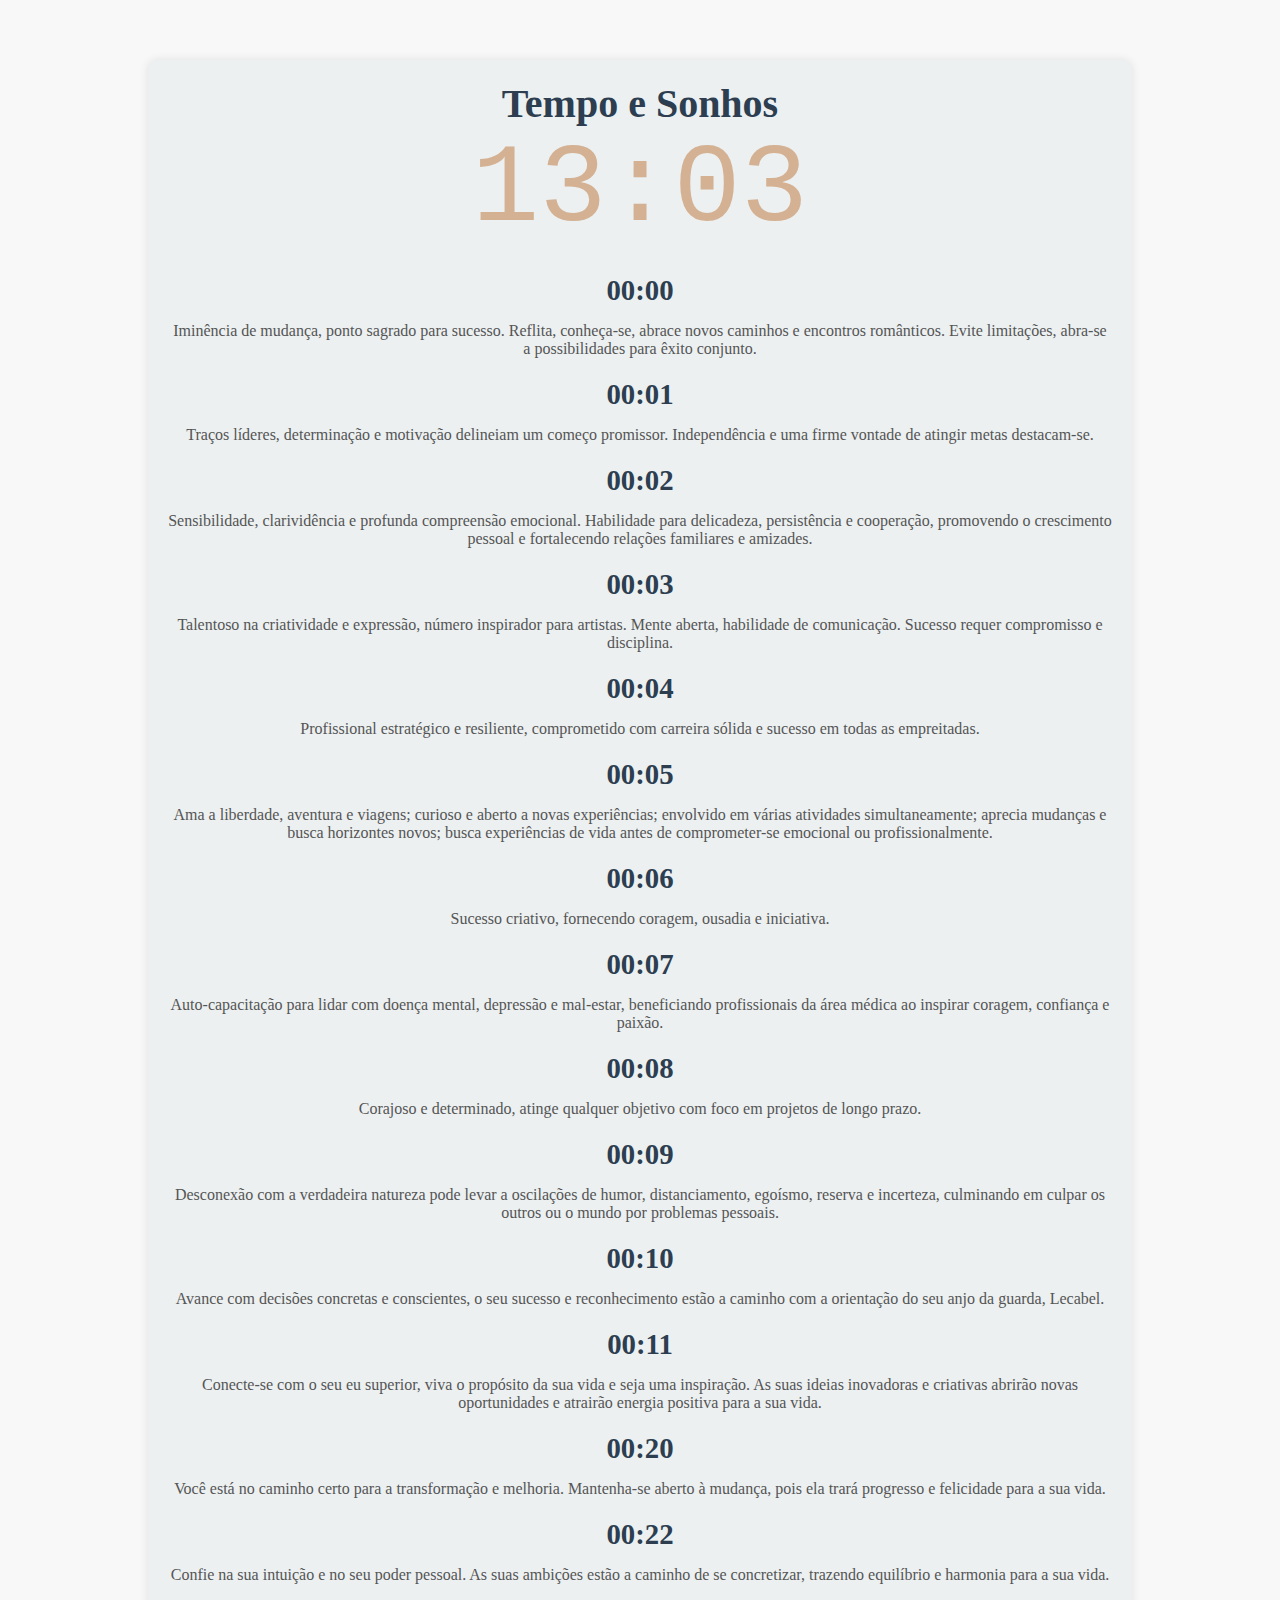
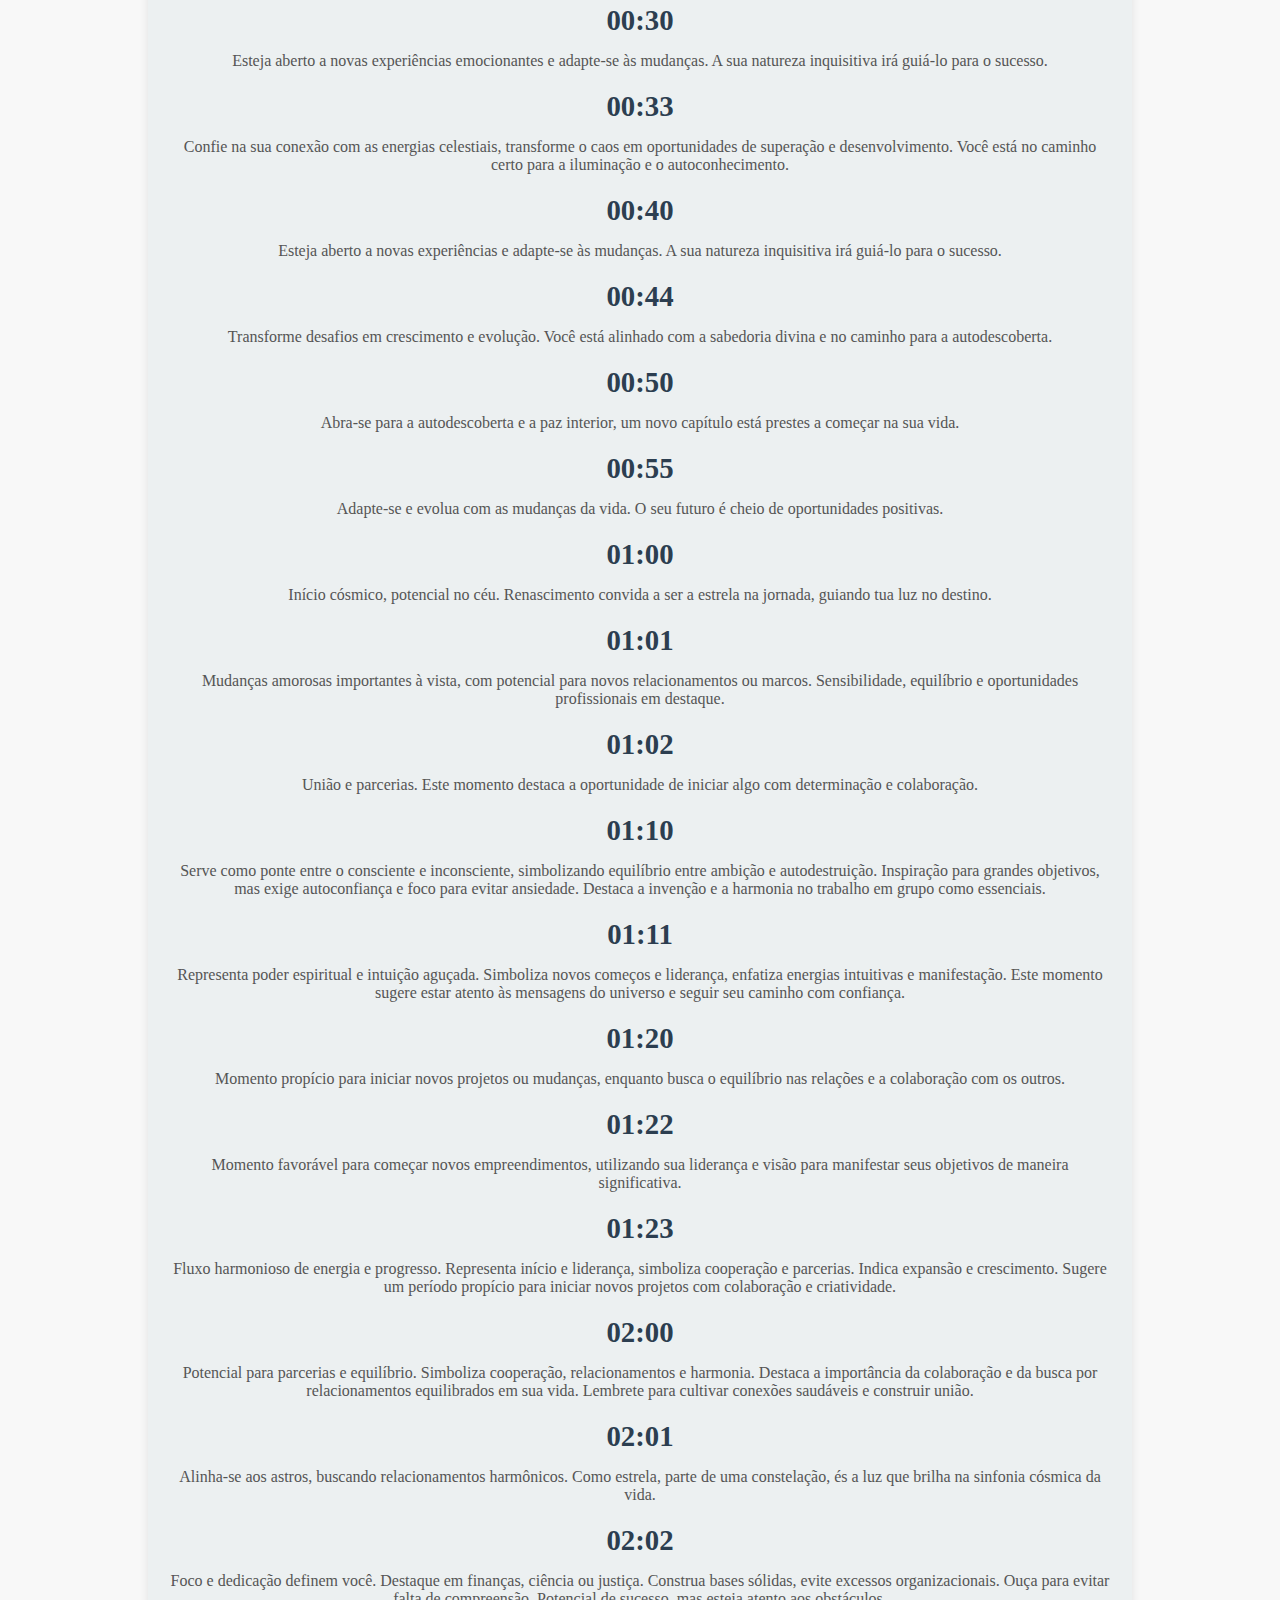
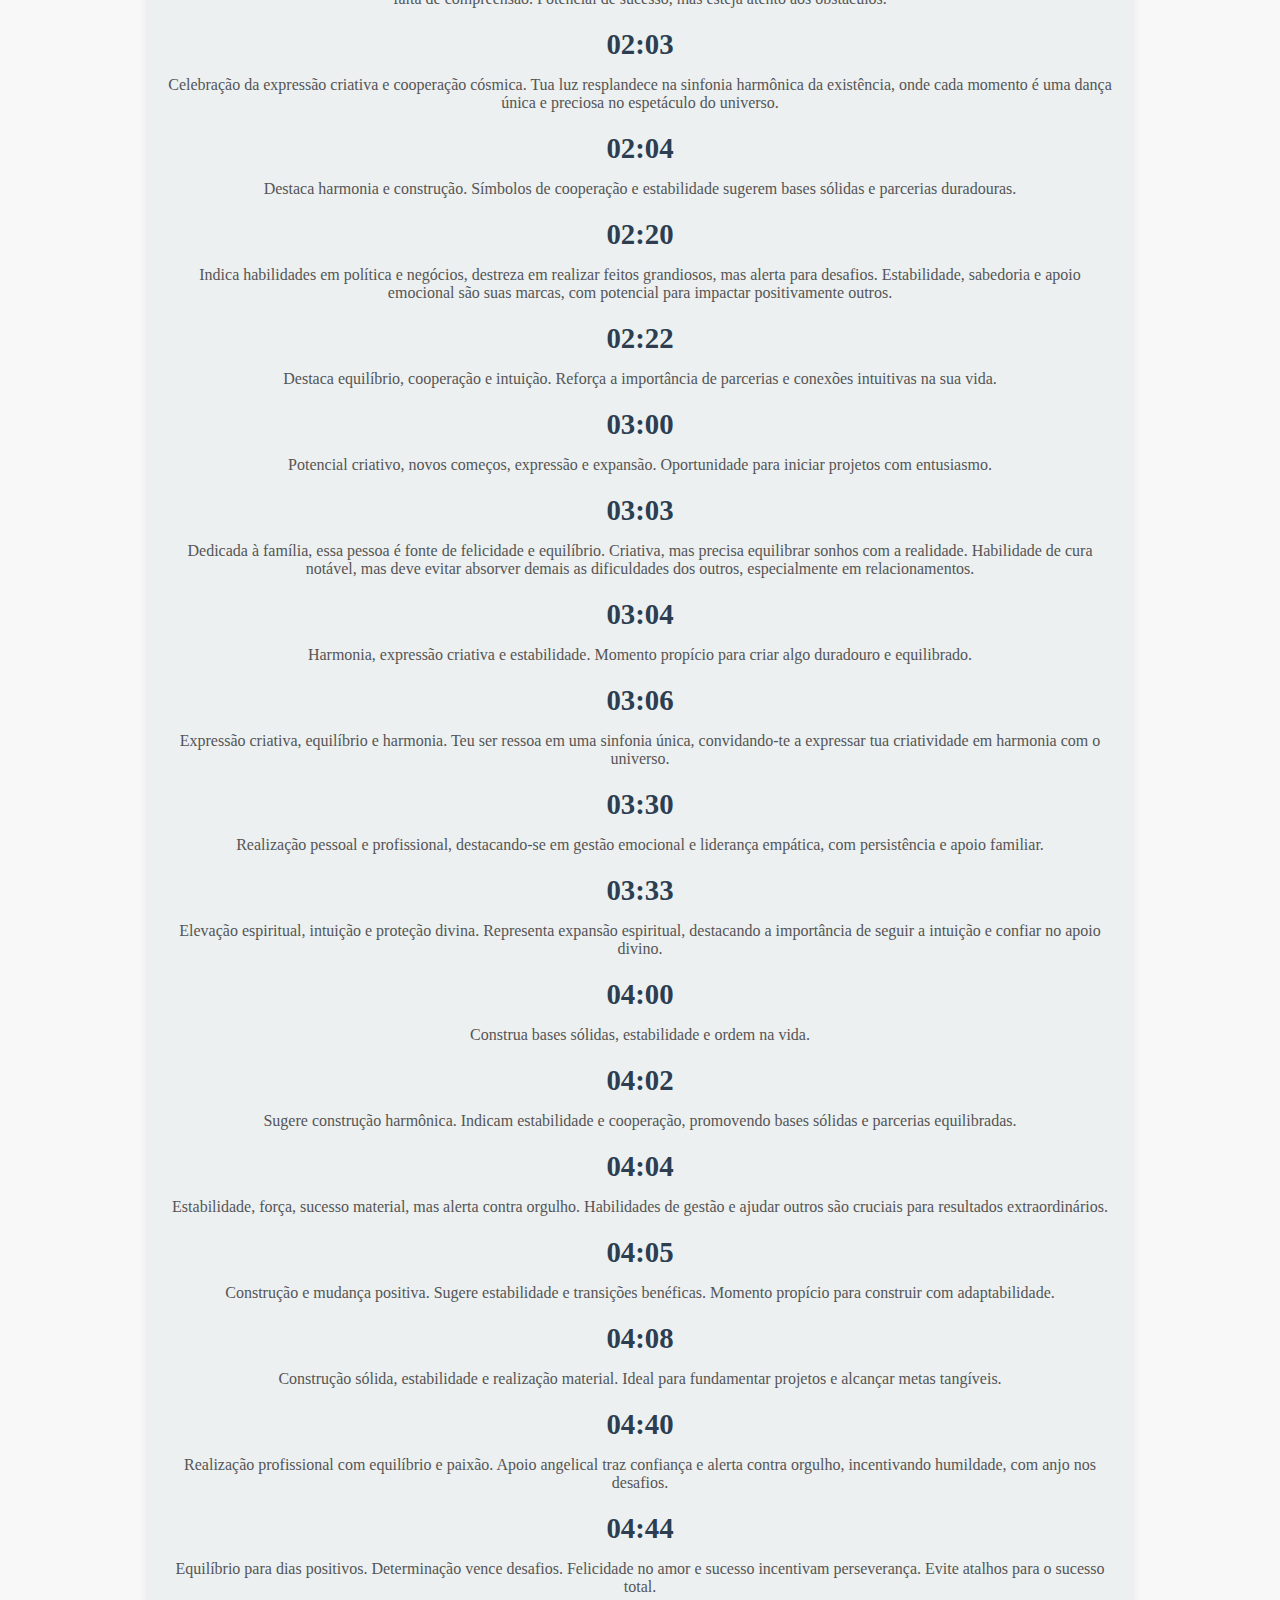
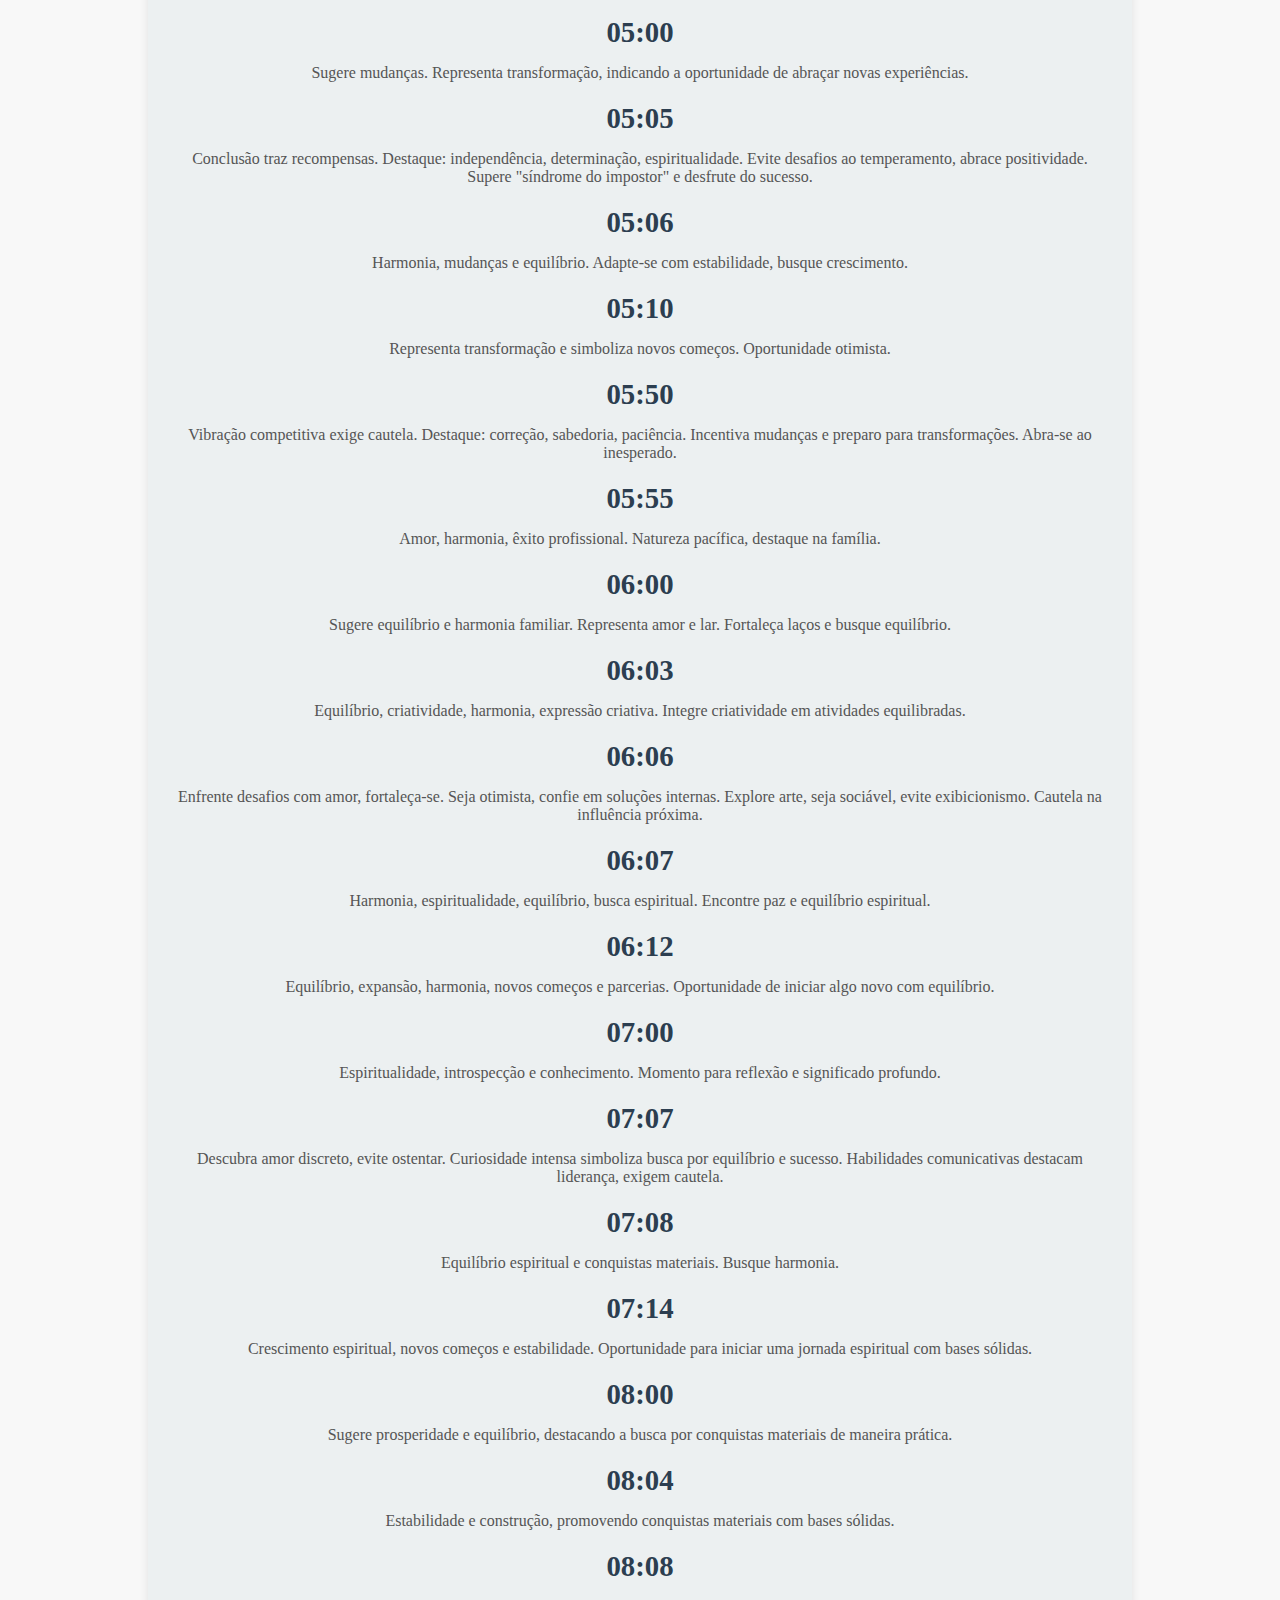
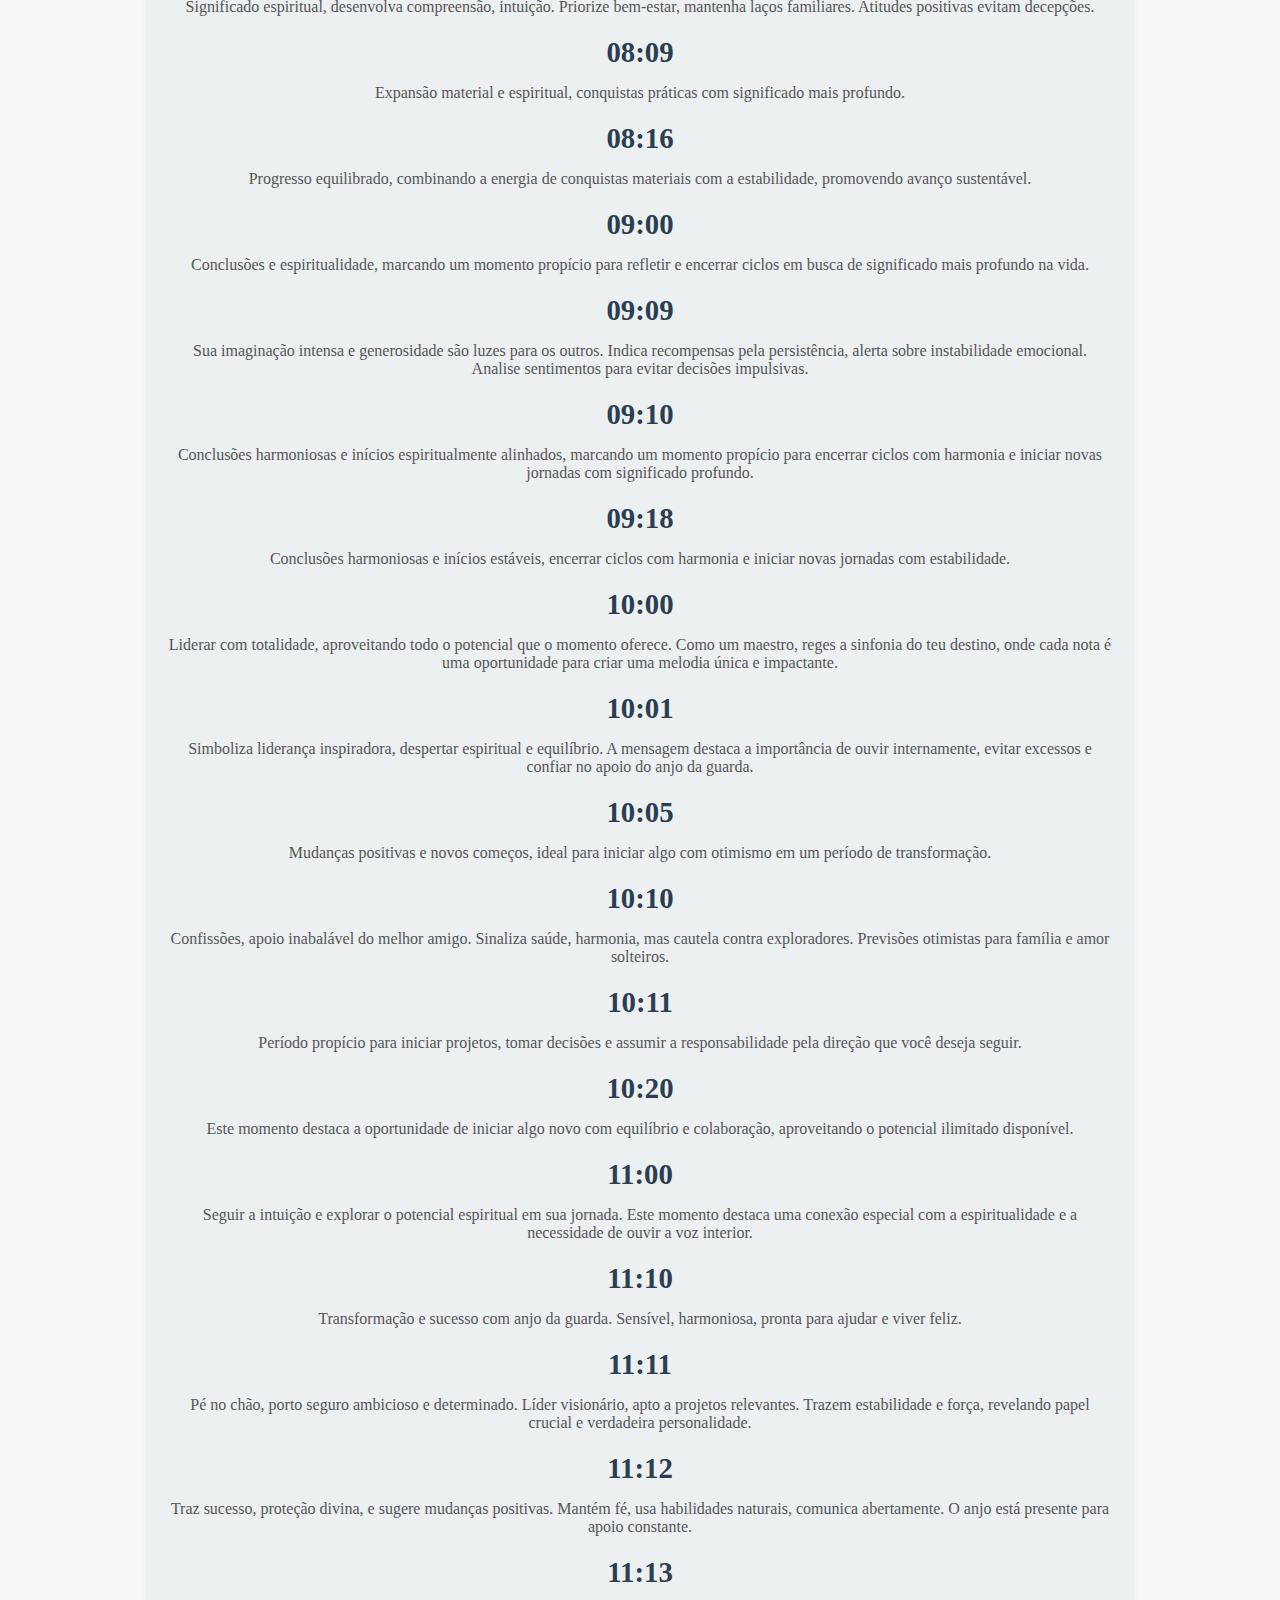
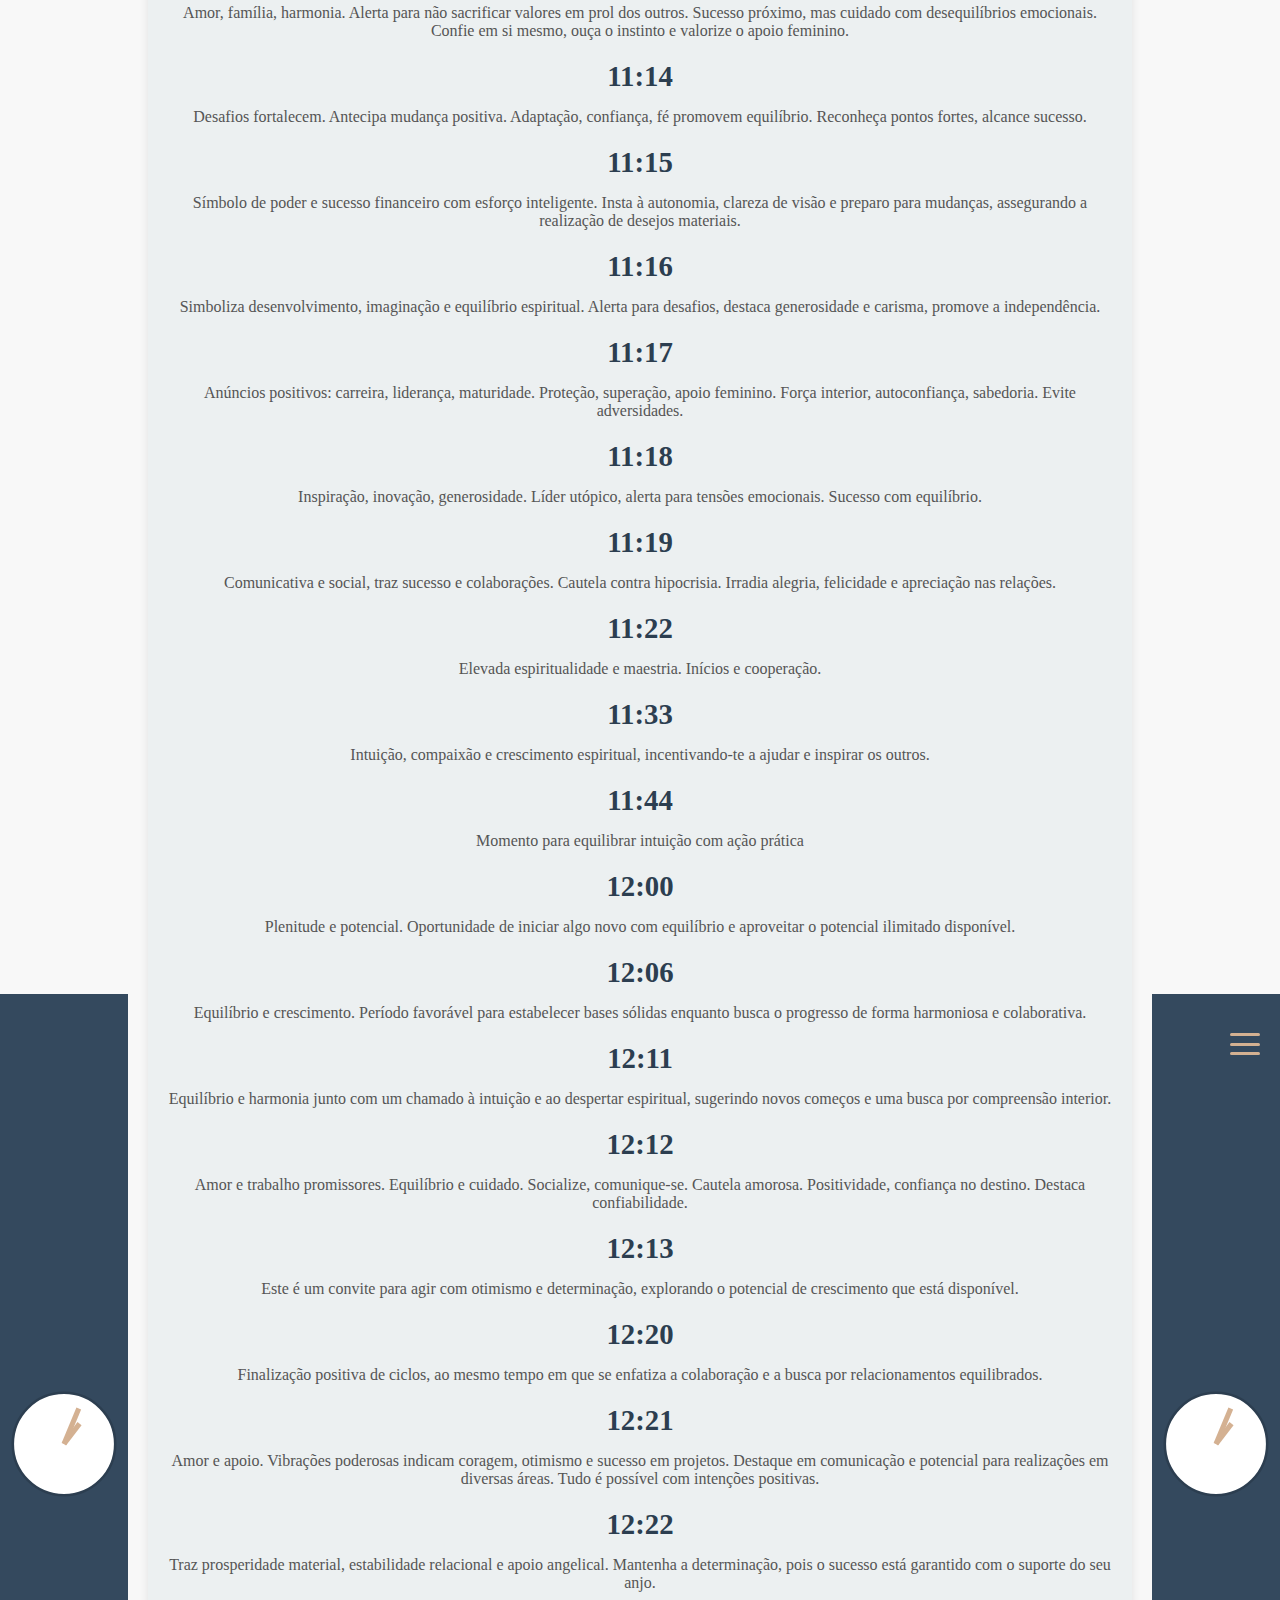
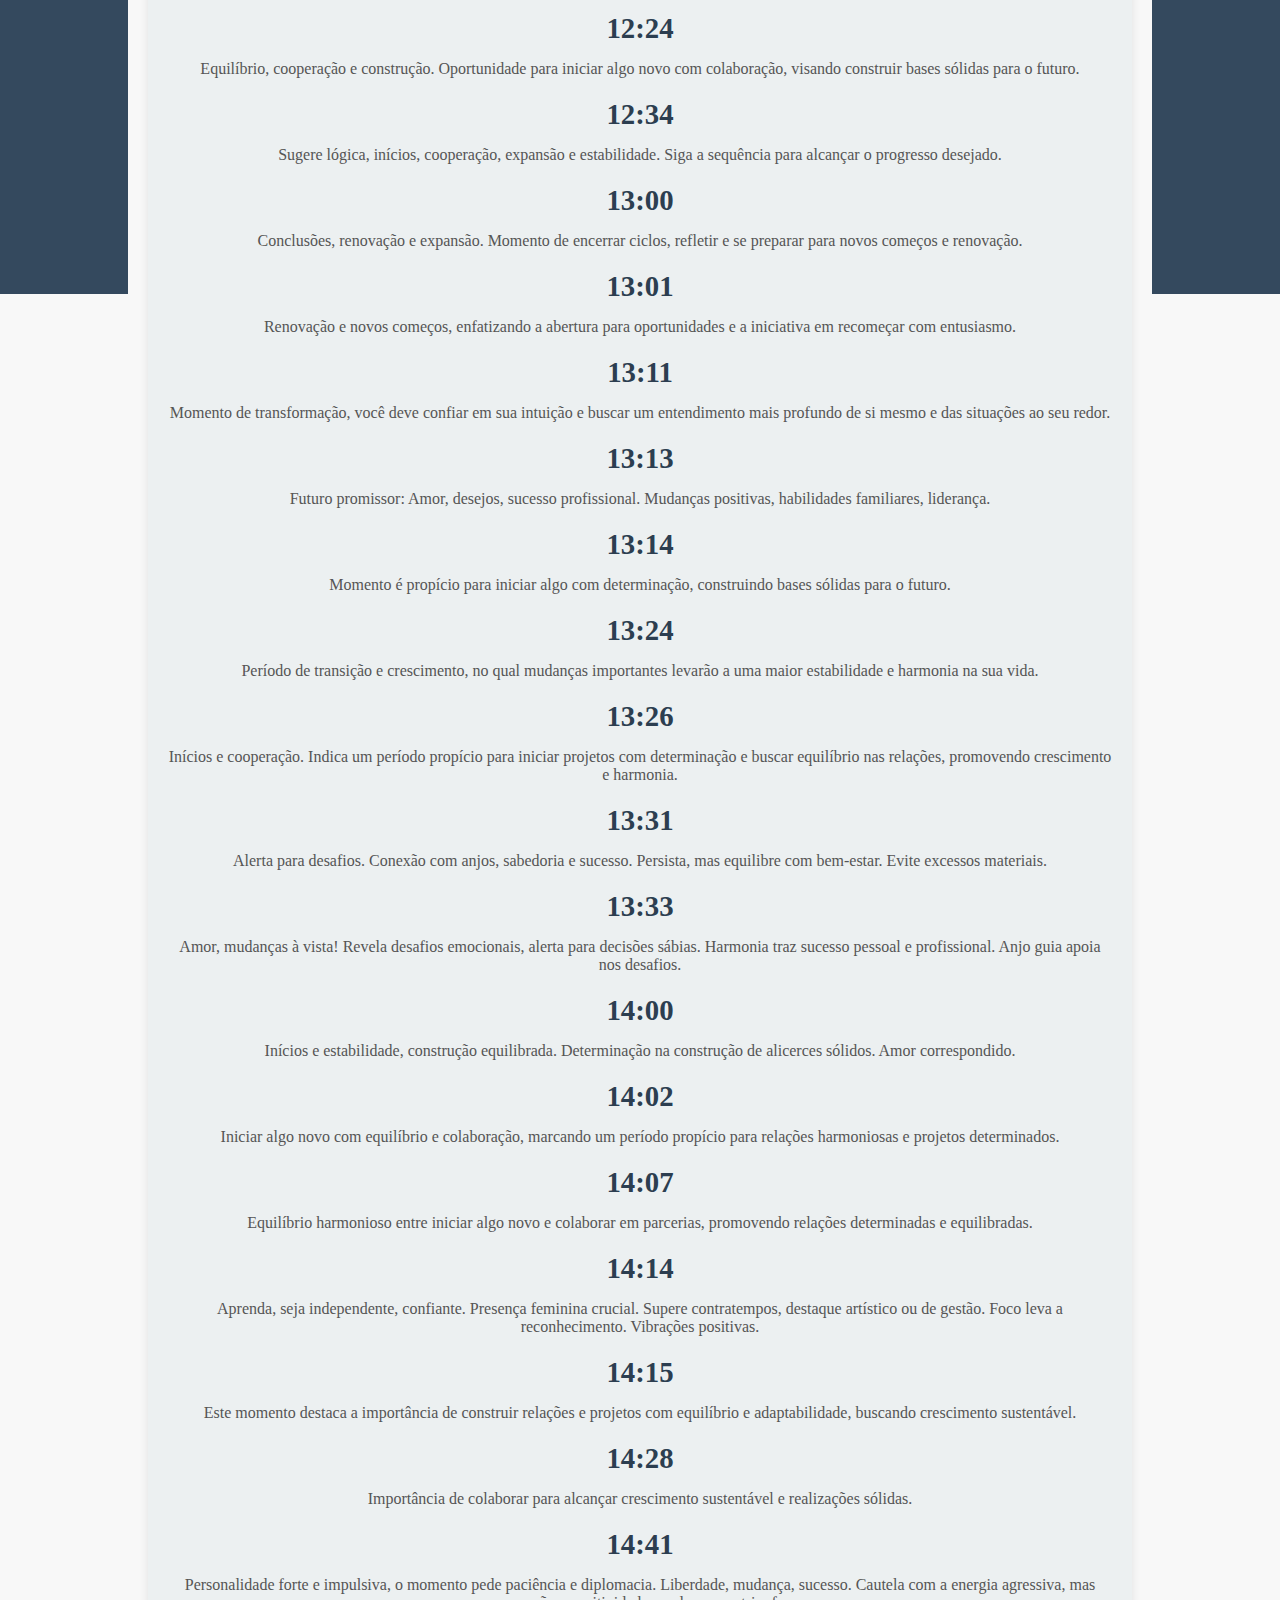
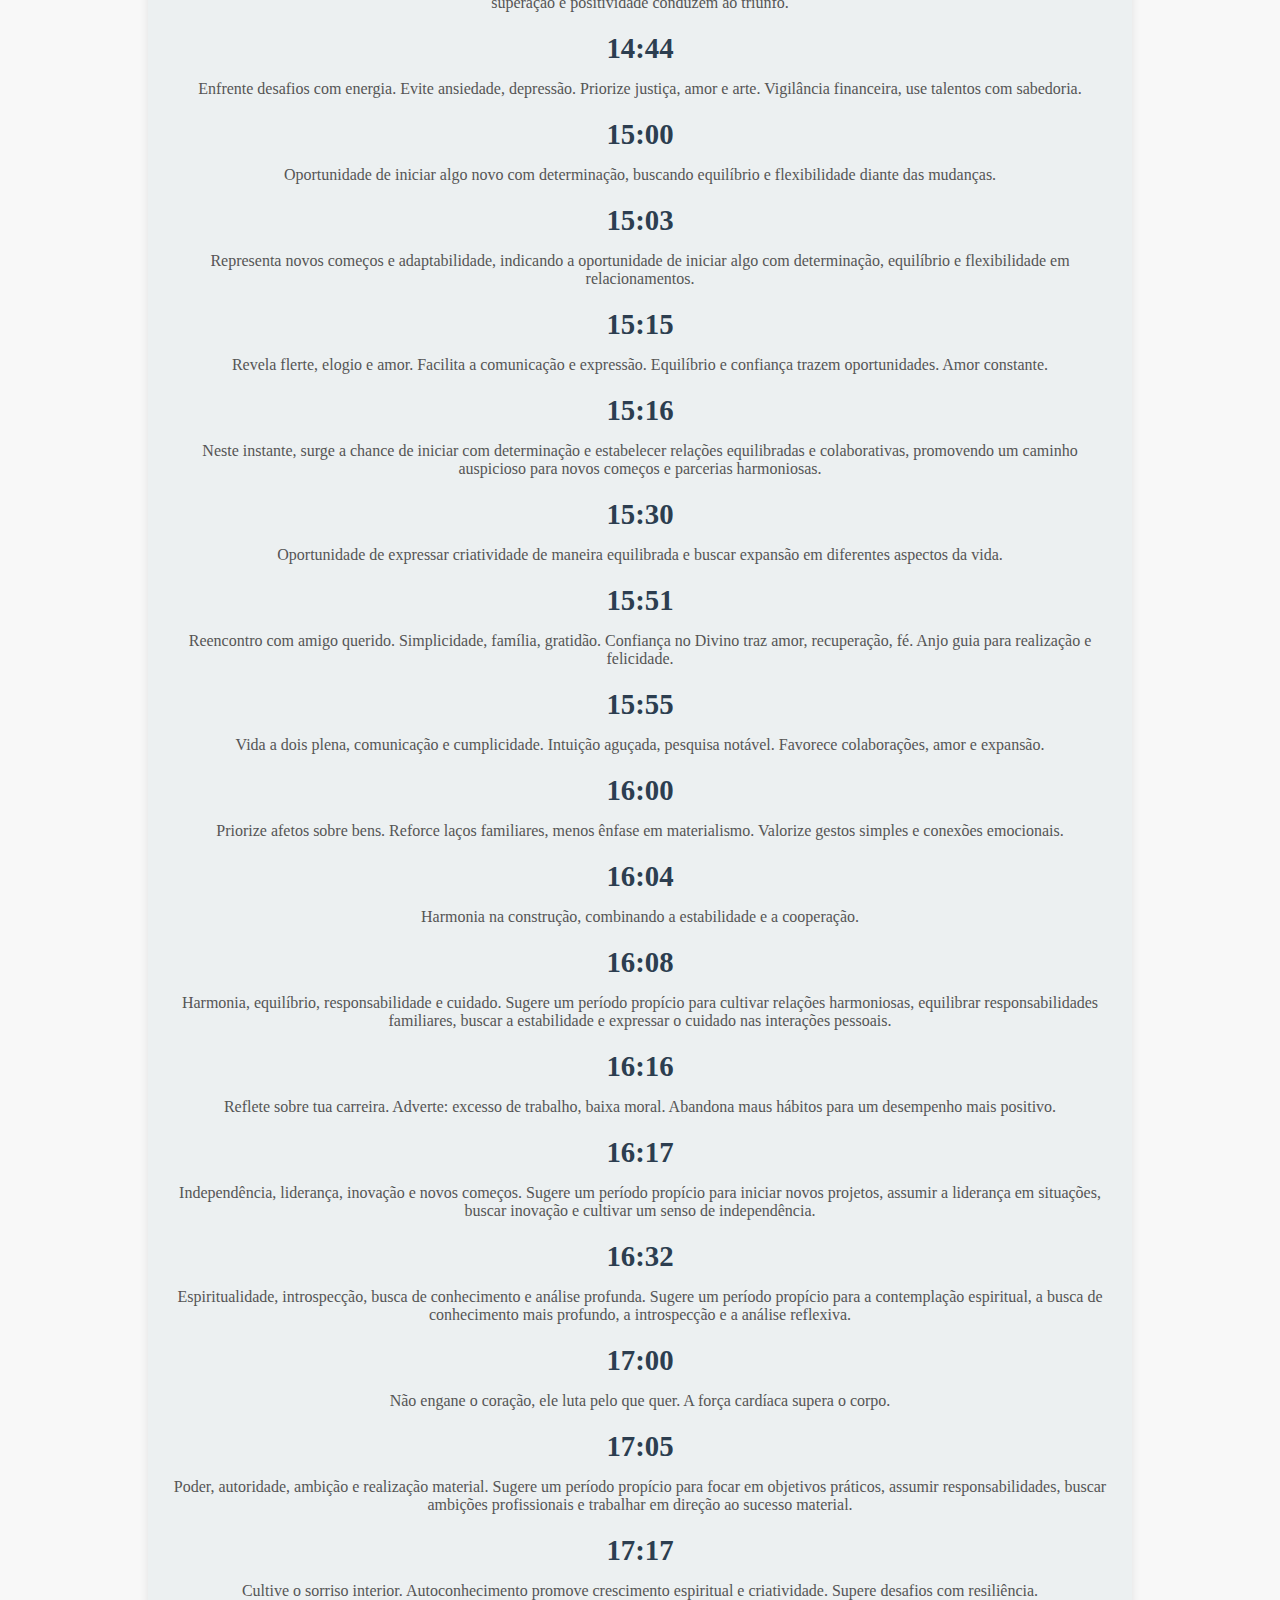
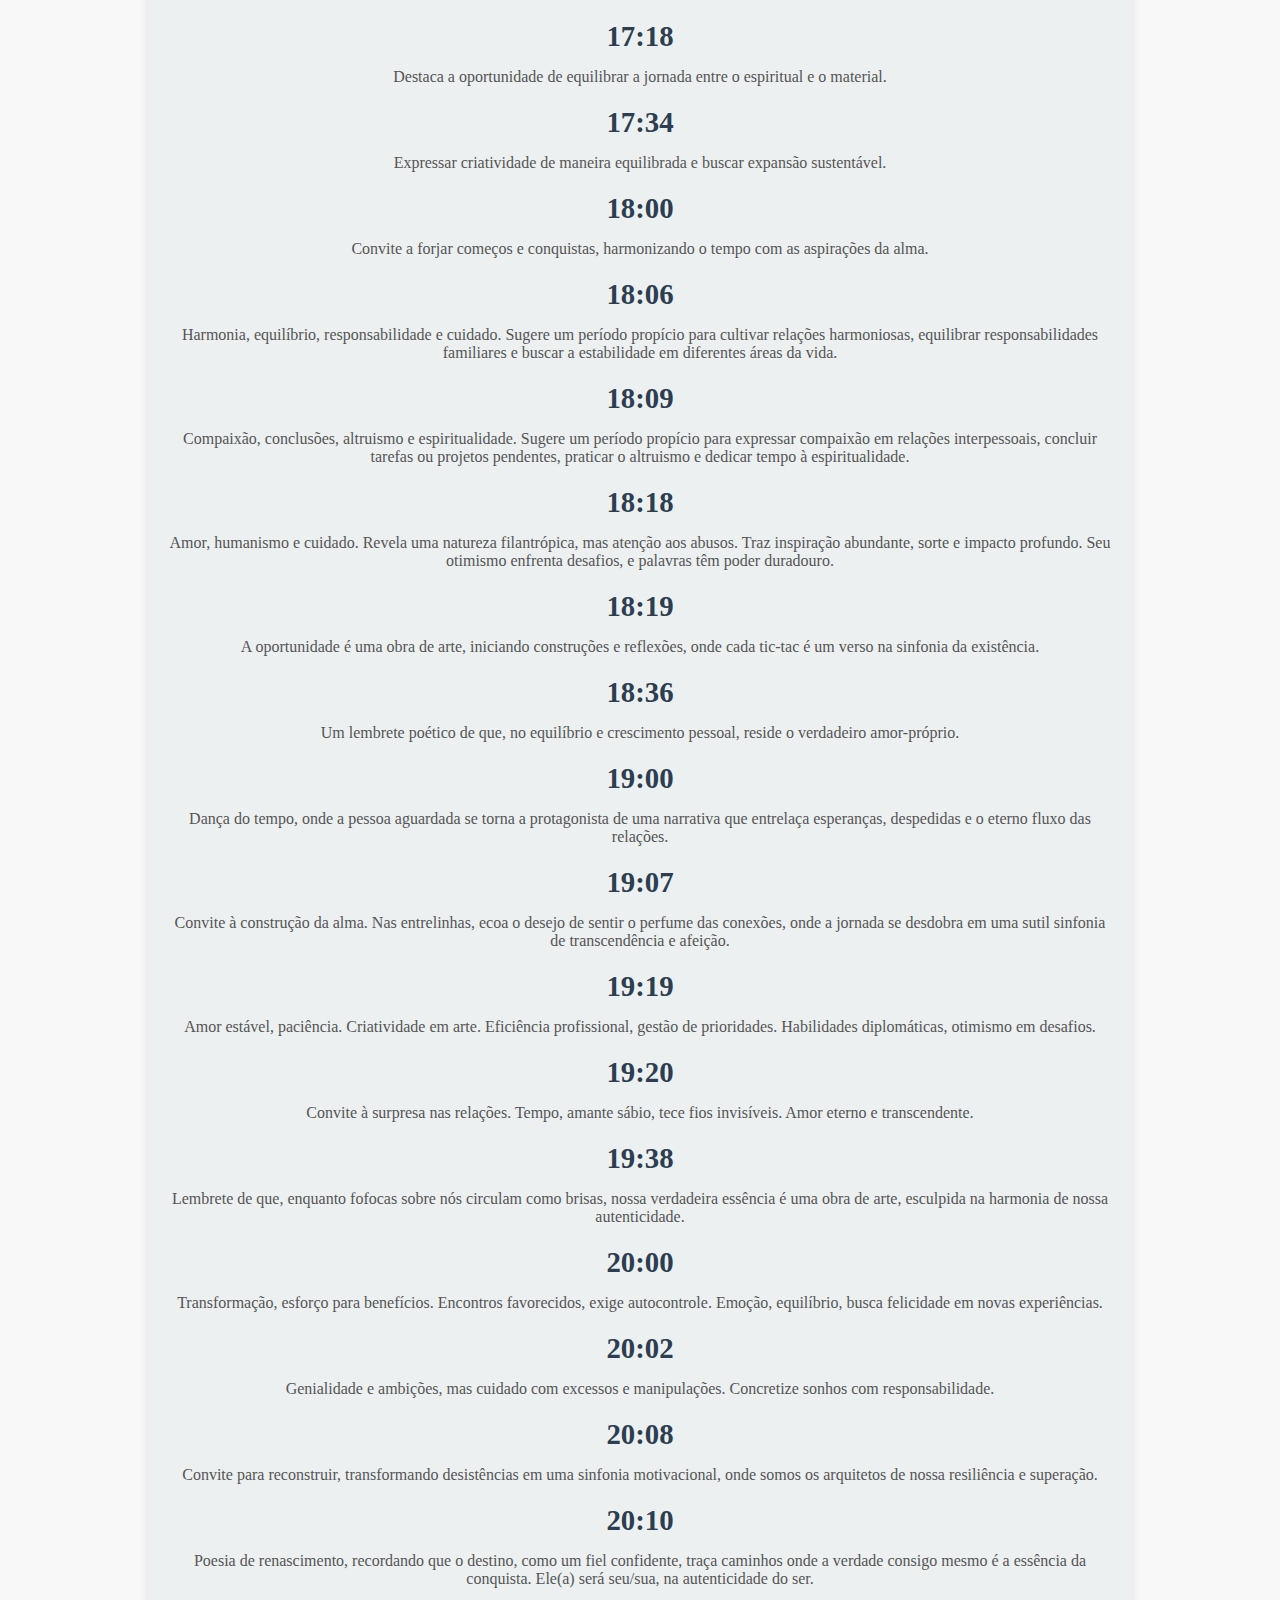
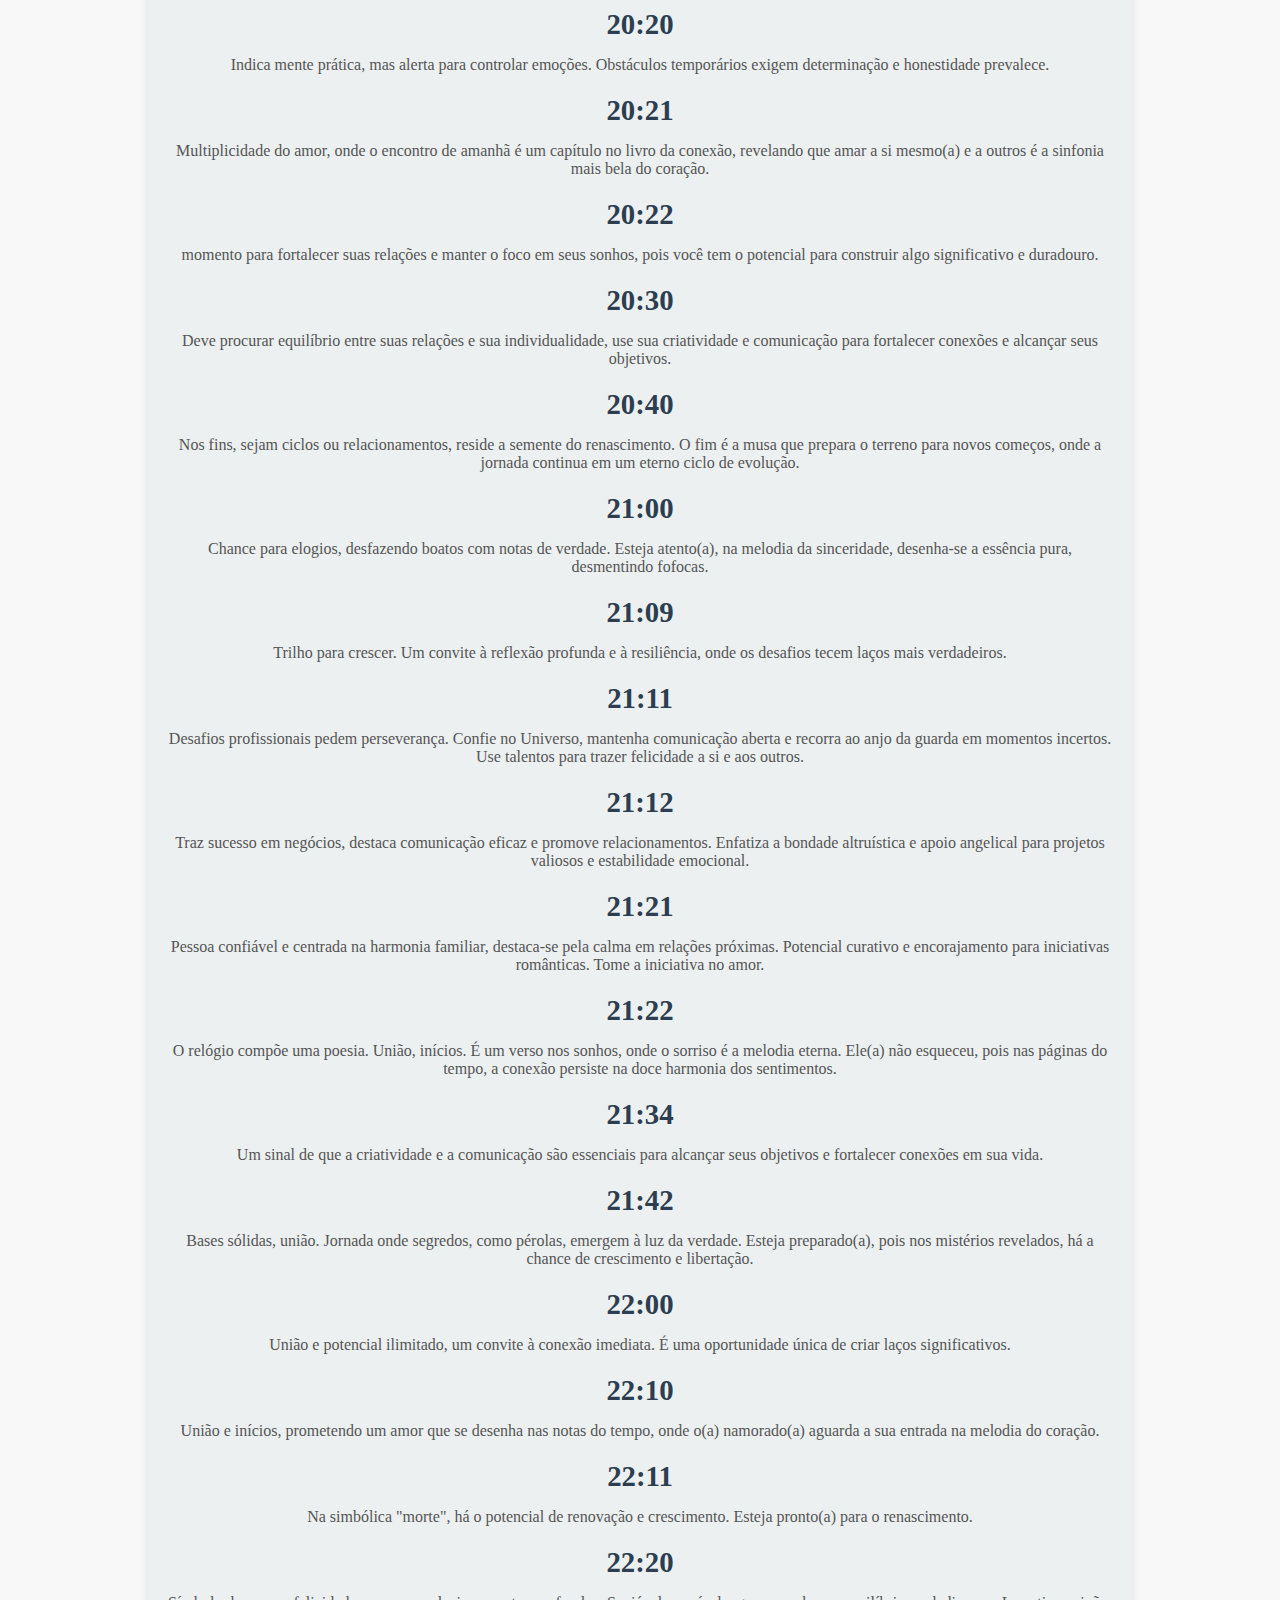
==== commit 7b2d4b20: "Update index.html" ====
--- a/index.html
+++ b/index.html
@@ -37,6 +37,7 @@
               <li><a href="https://alexxanorafa.github.io/Kabbalah-Interativa/" class="menu-item">Kabbalah Interativa</a></li>
               <li><a href="https://alexxanorafa.github.io/Livro-das-Sombras/" class="menu-item">Livro das Sombras</a></li>
               <li><a href="https://alexxanorafa.github.io/Magia-das-Cores/" class="menu-item">Magia das Cores</a></li>
+              <li><a href="https://alexxanorafa.github.io/Murmurios-do-Destino/" class="menu-item">Murmúrios do Destino</a></li>
               <li><a href="https://alexxanorafa.github.io/O-Construtor-do-Destino/" class="menu-item">O Construtor do Destino</a></li>
               <li><a href="https://alexxanorafa.github.io/Oraculo-das-Pedras/" class="menu-item">Oráculo das Pedras</a></li>
               <li><a href="https://alexxanorafa.github.io/Oraculo-dos-Deuses/" class="menu-item">Oráculo dos Deuses</a></li>
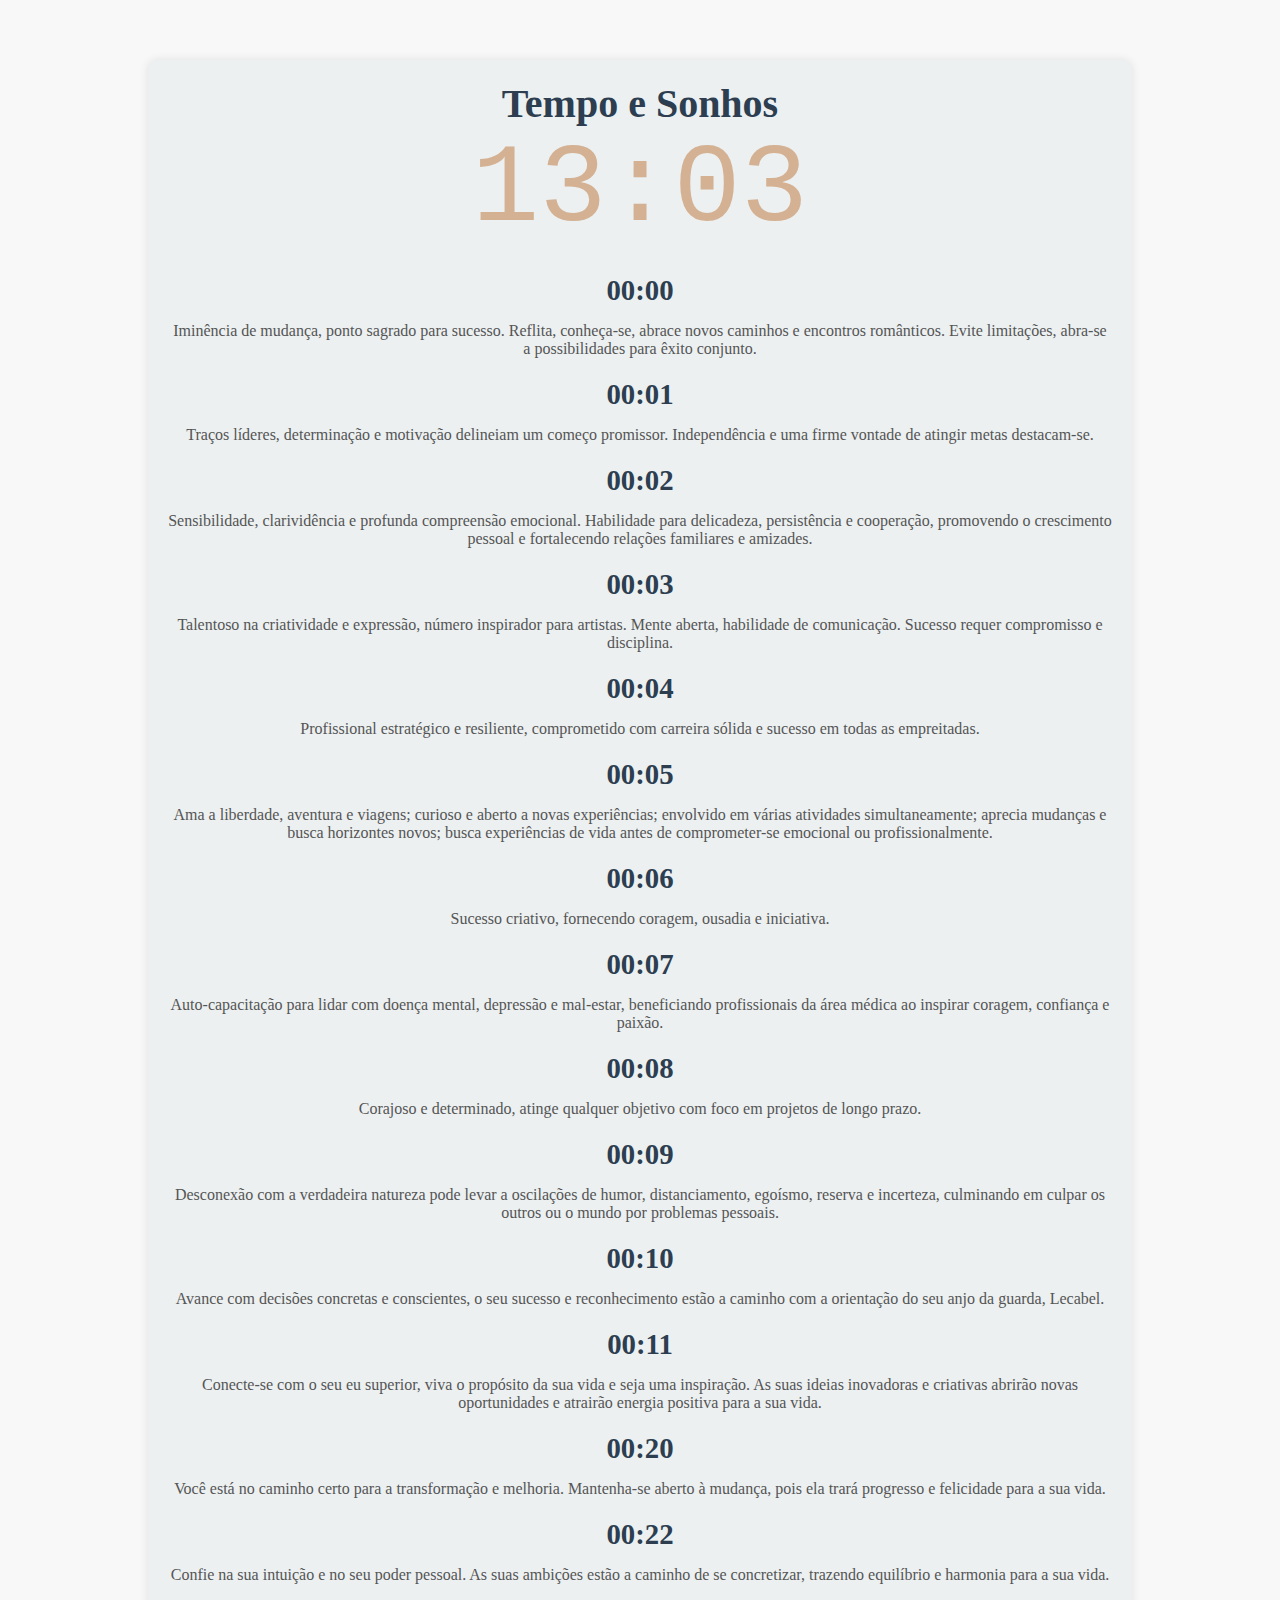
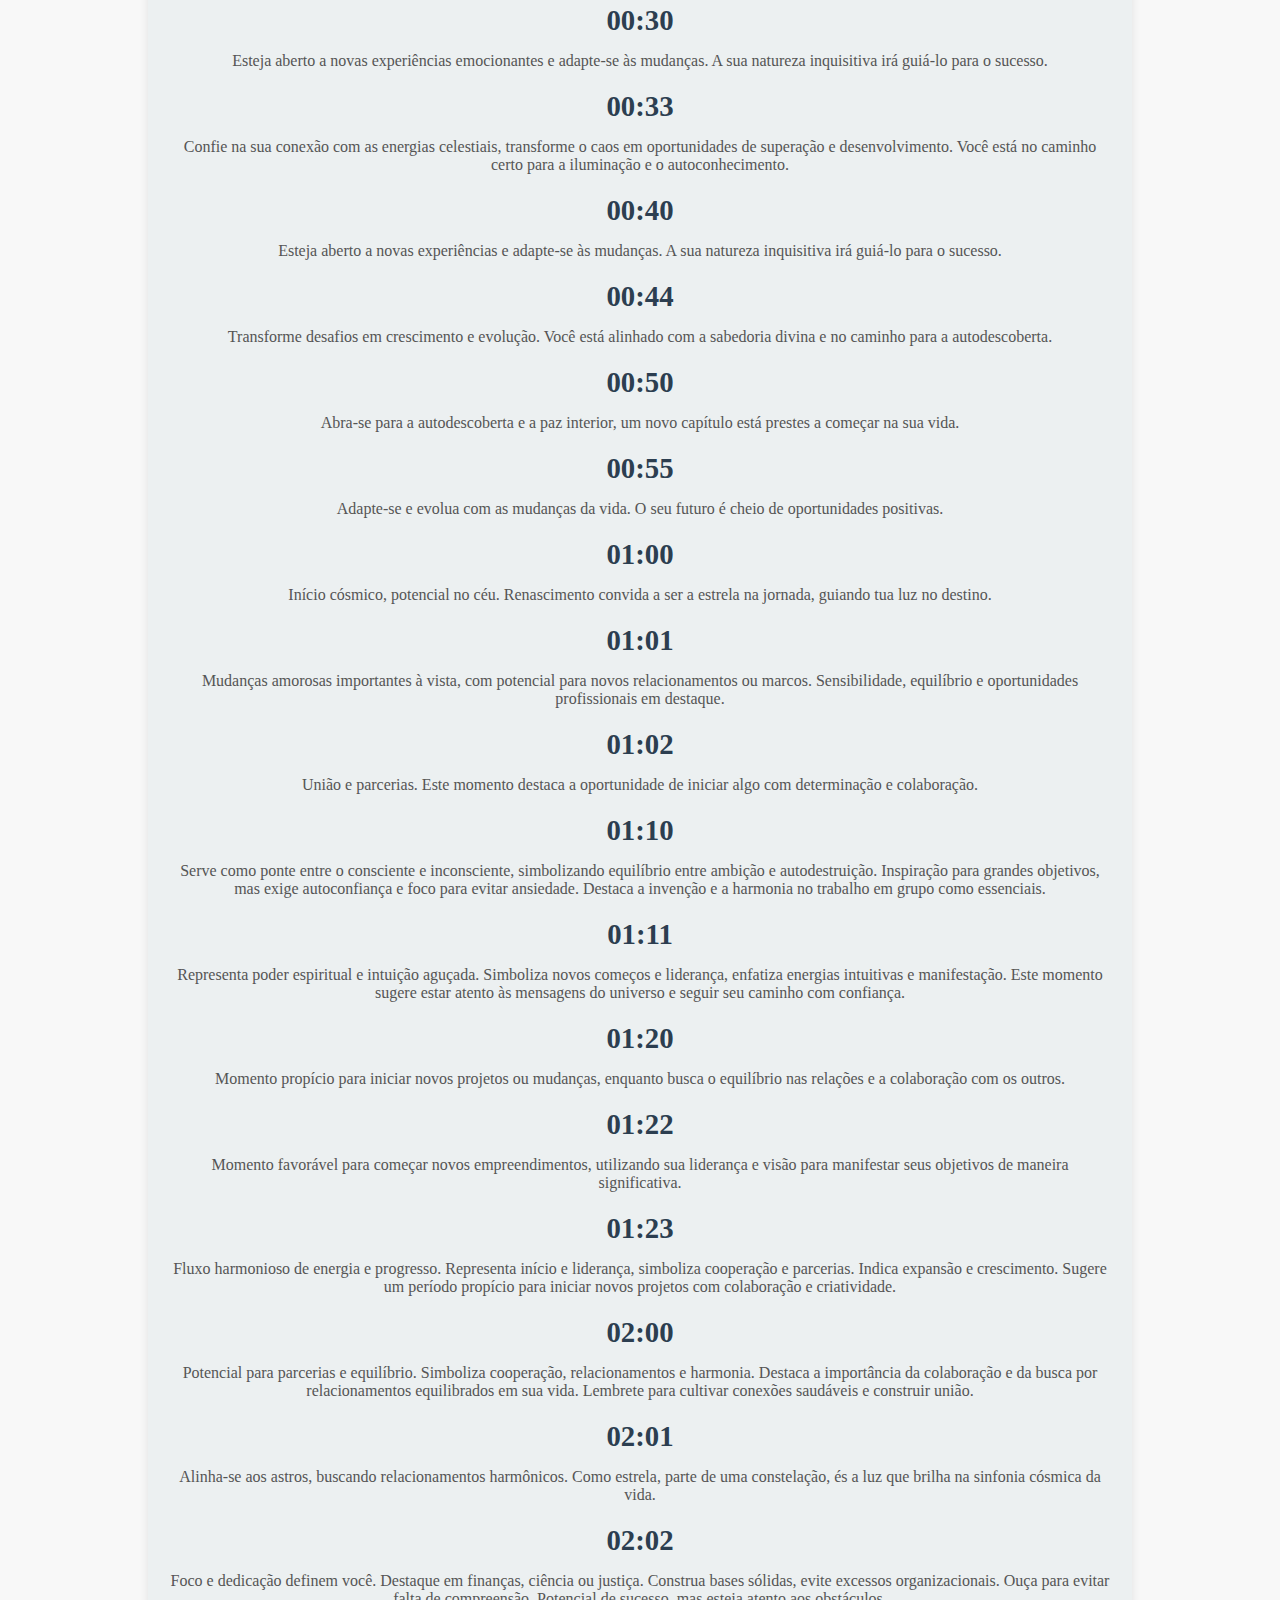
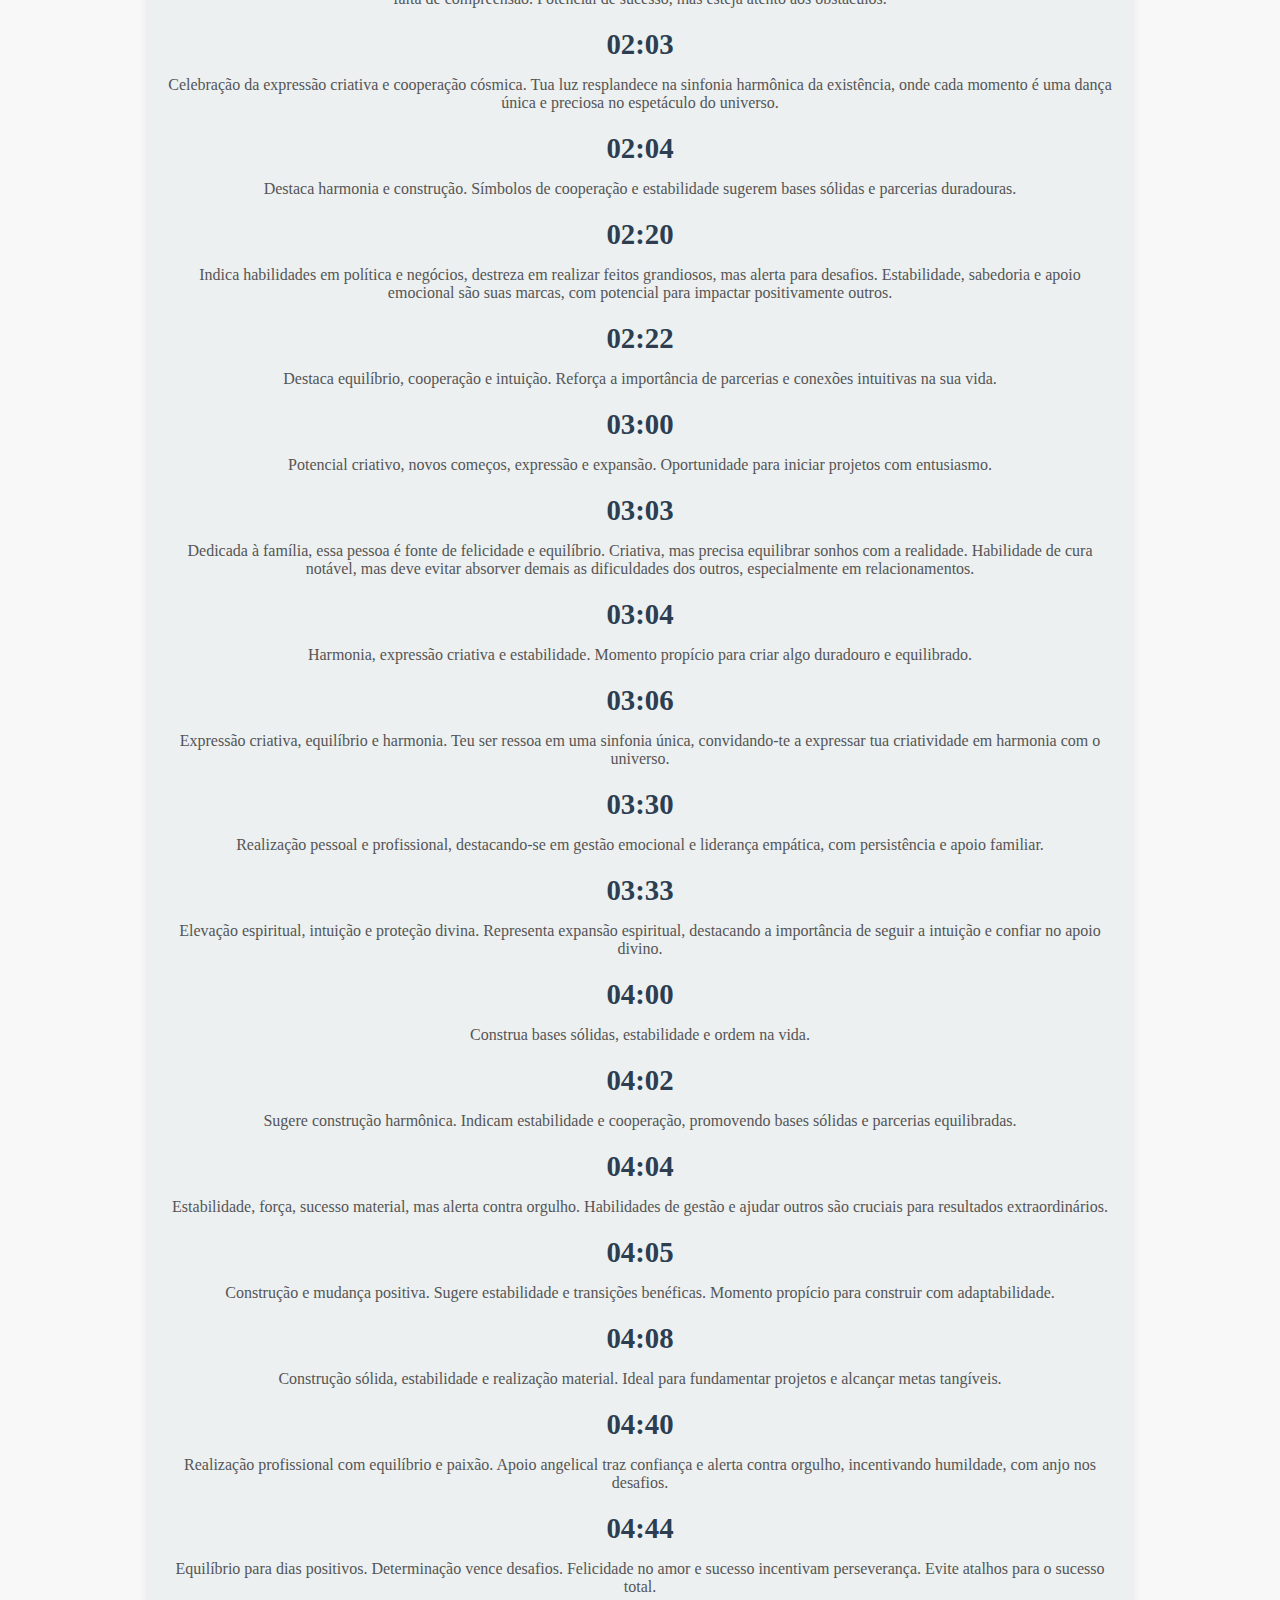
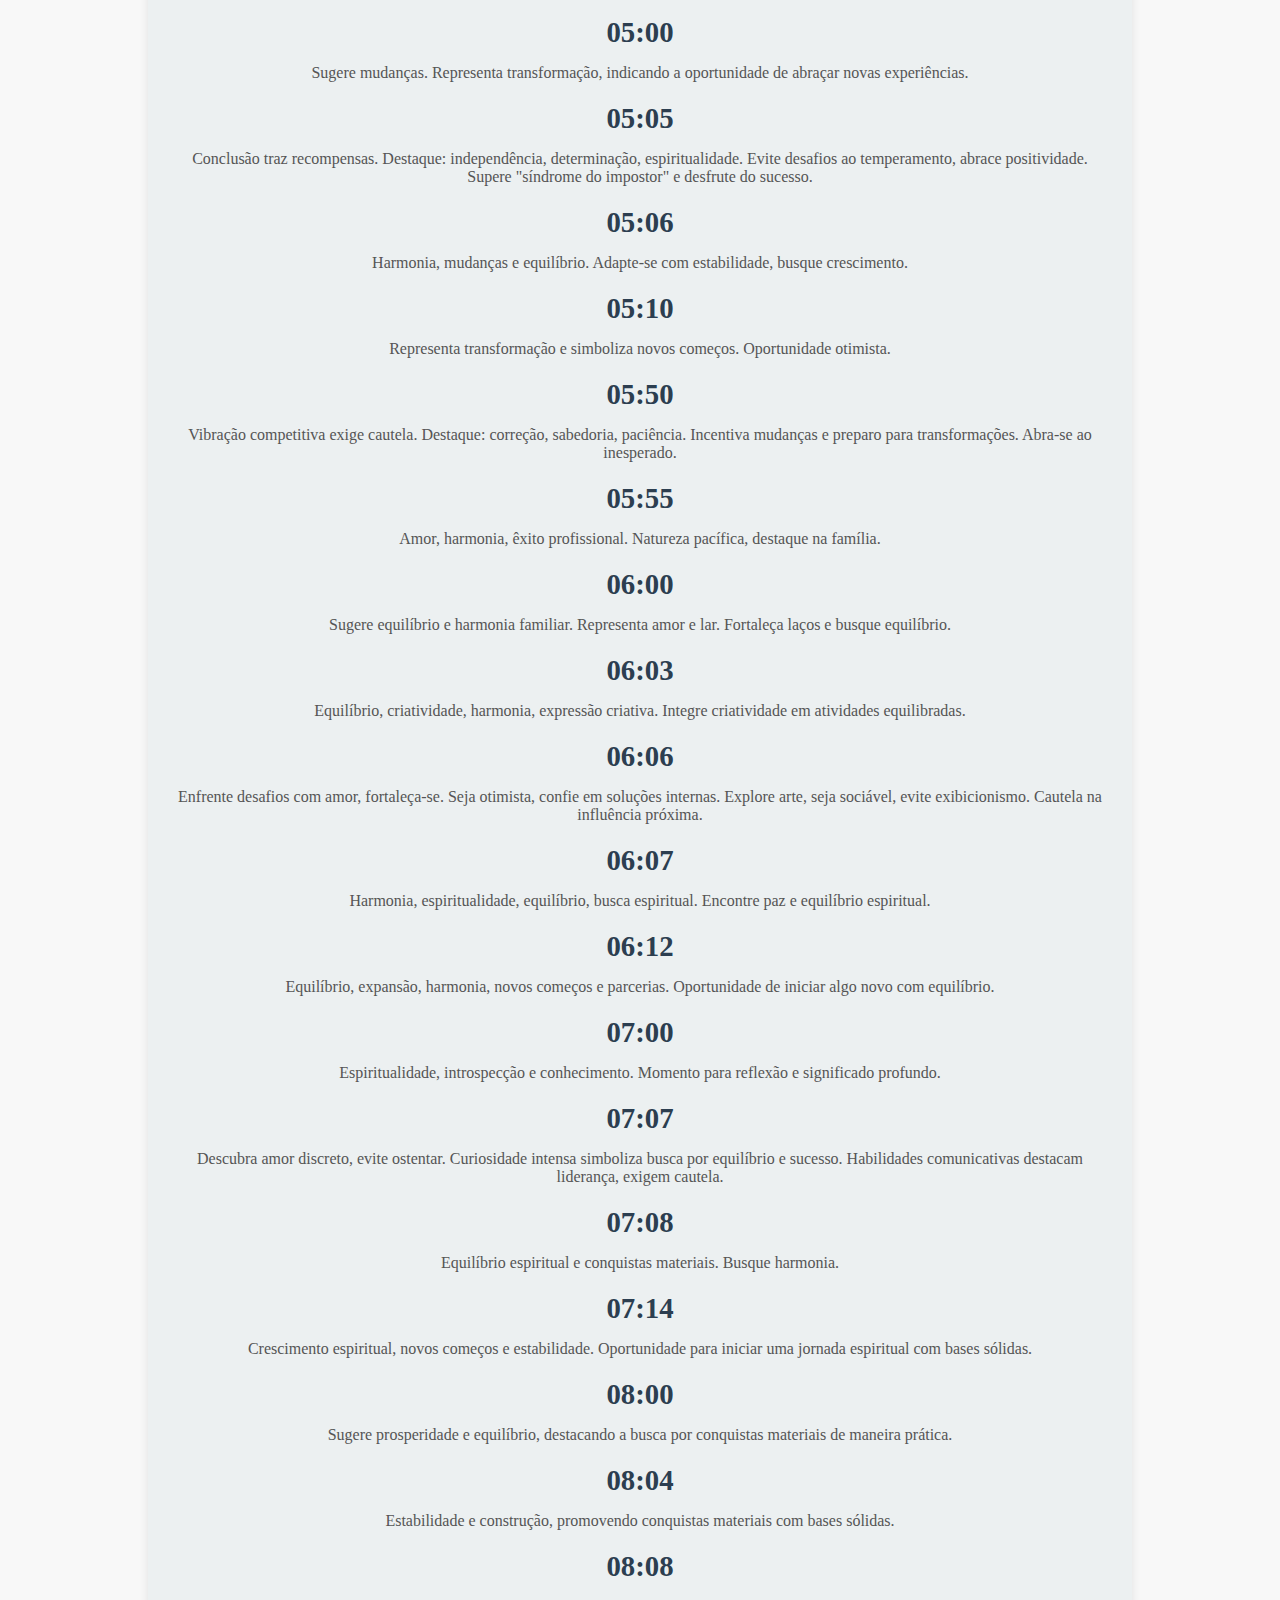
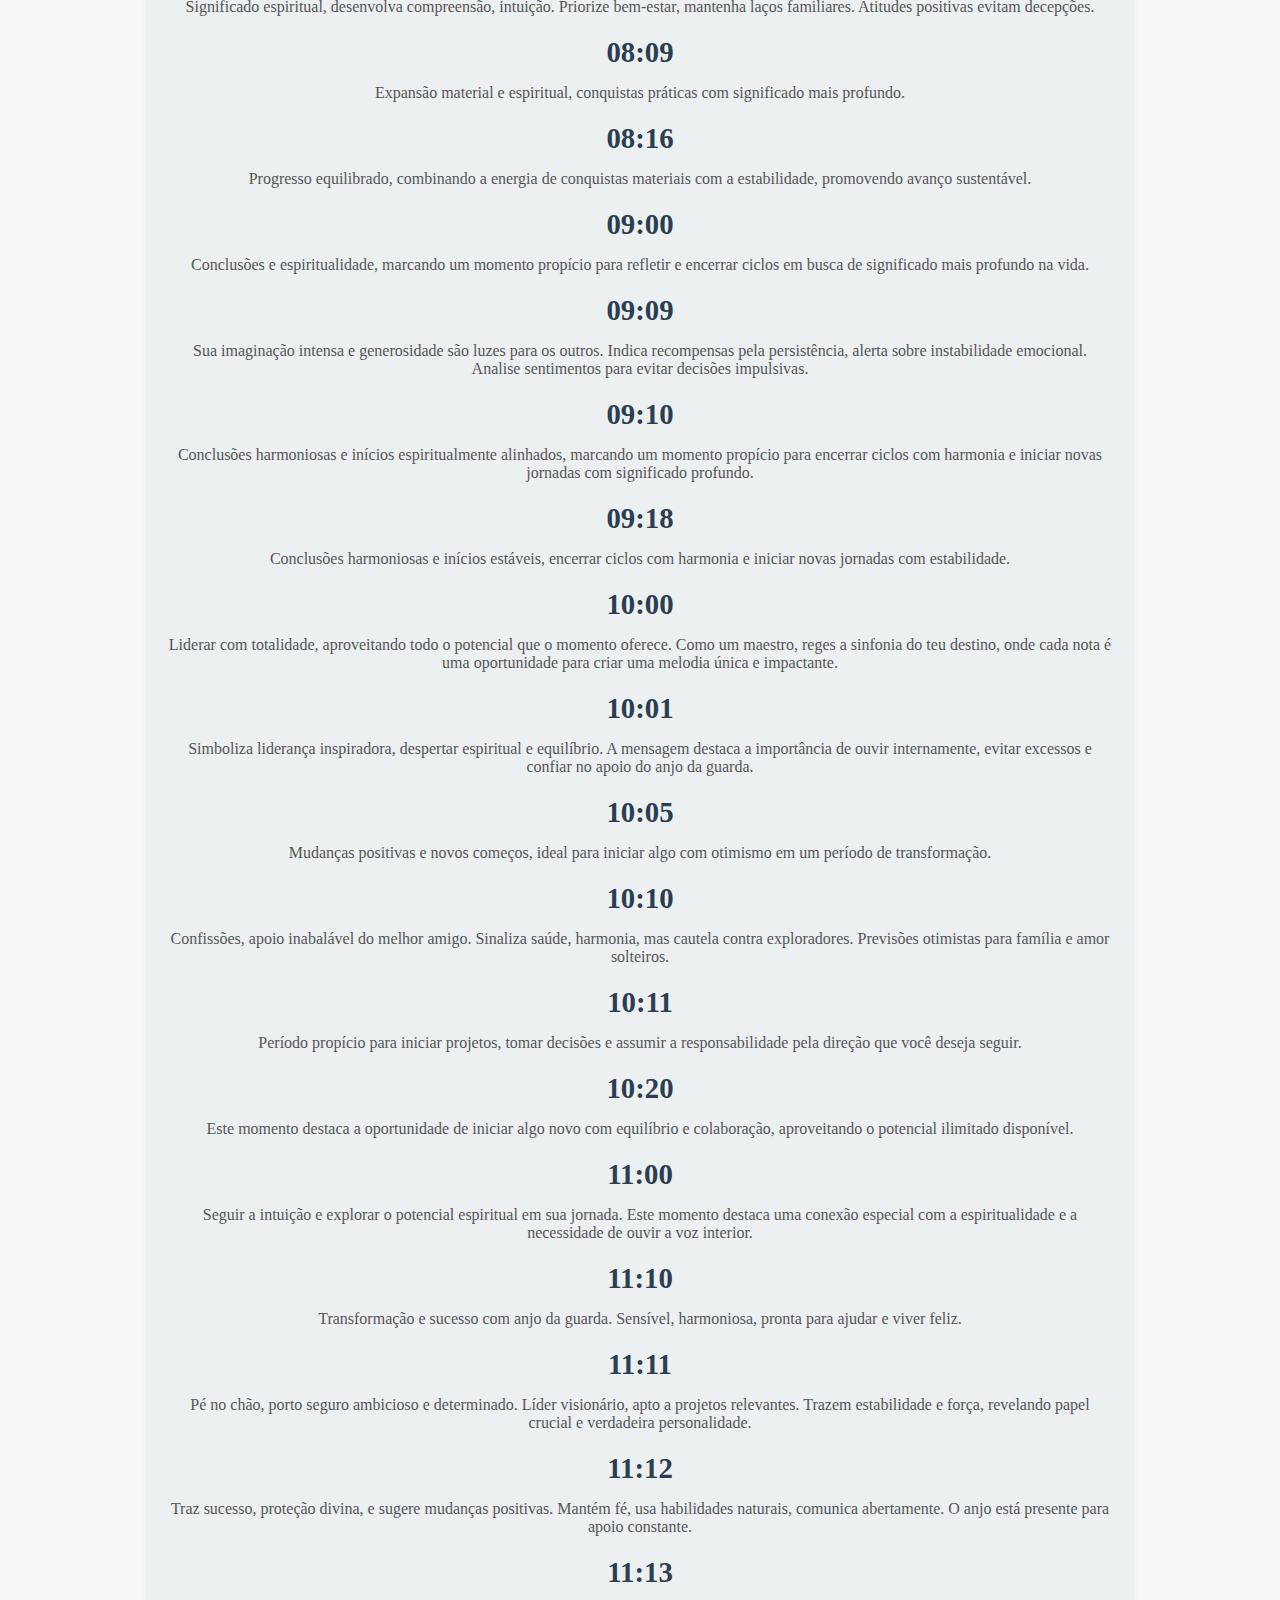
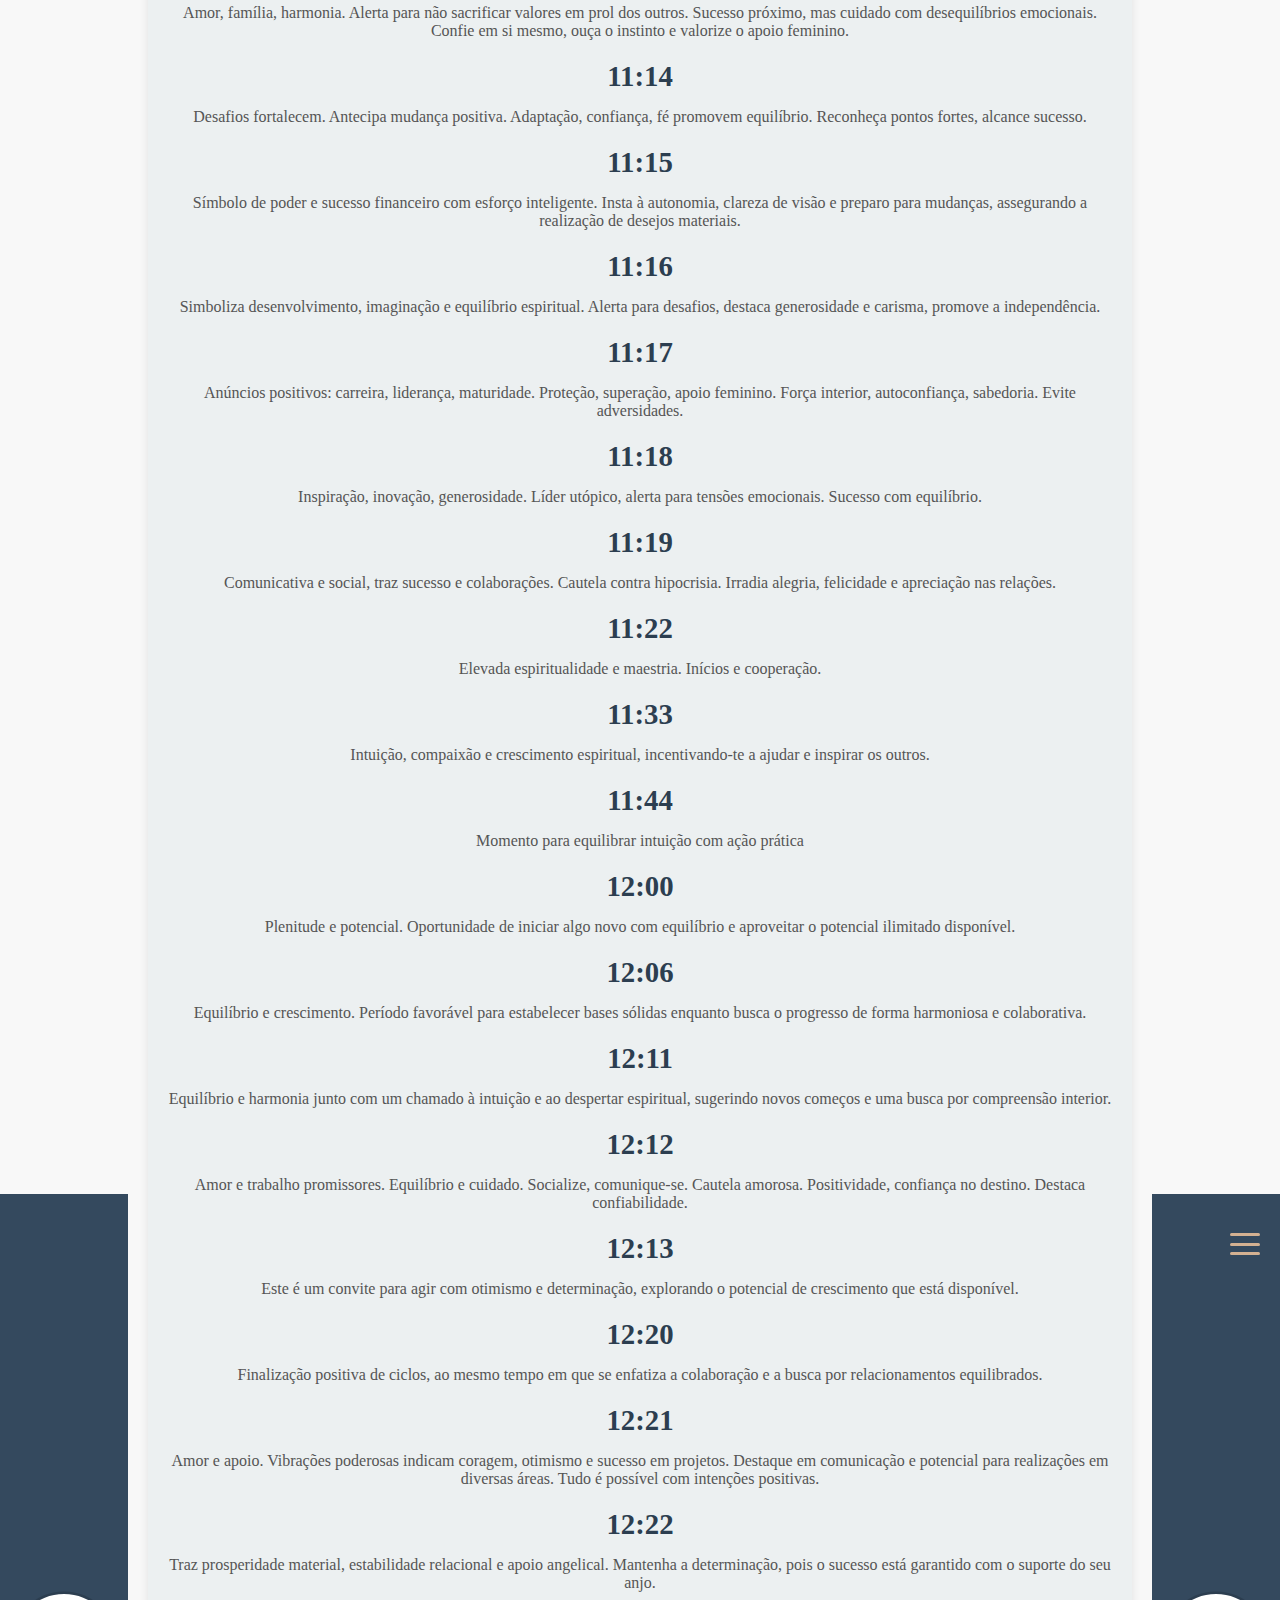
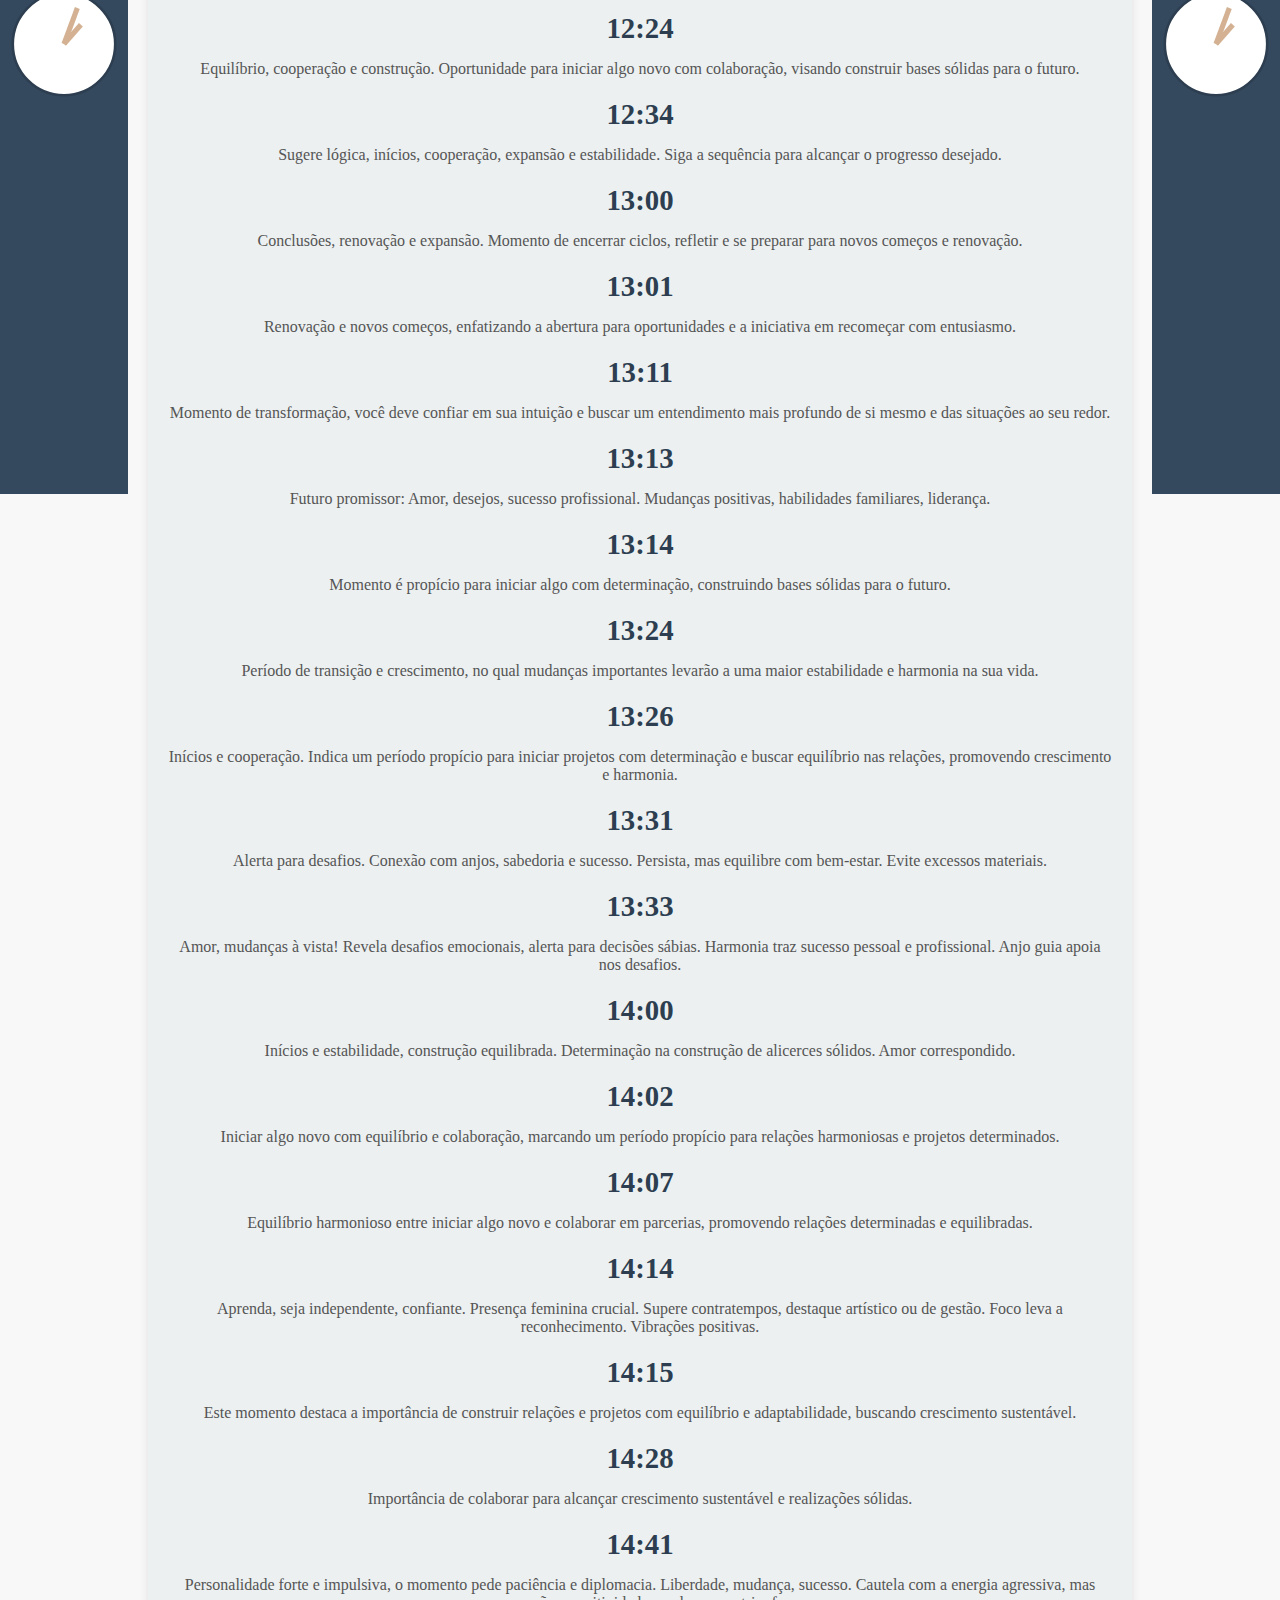
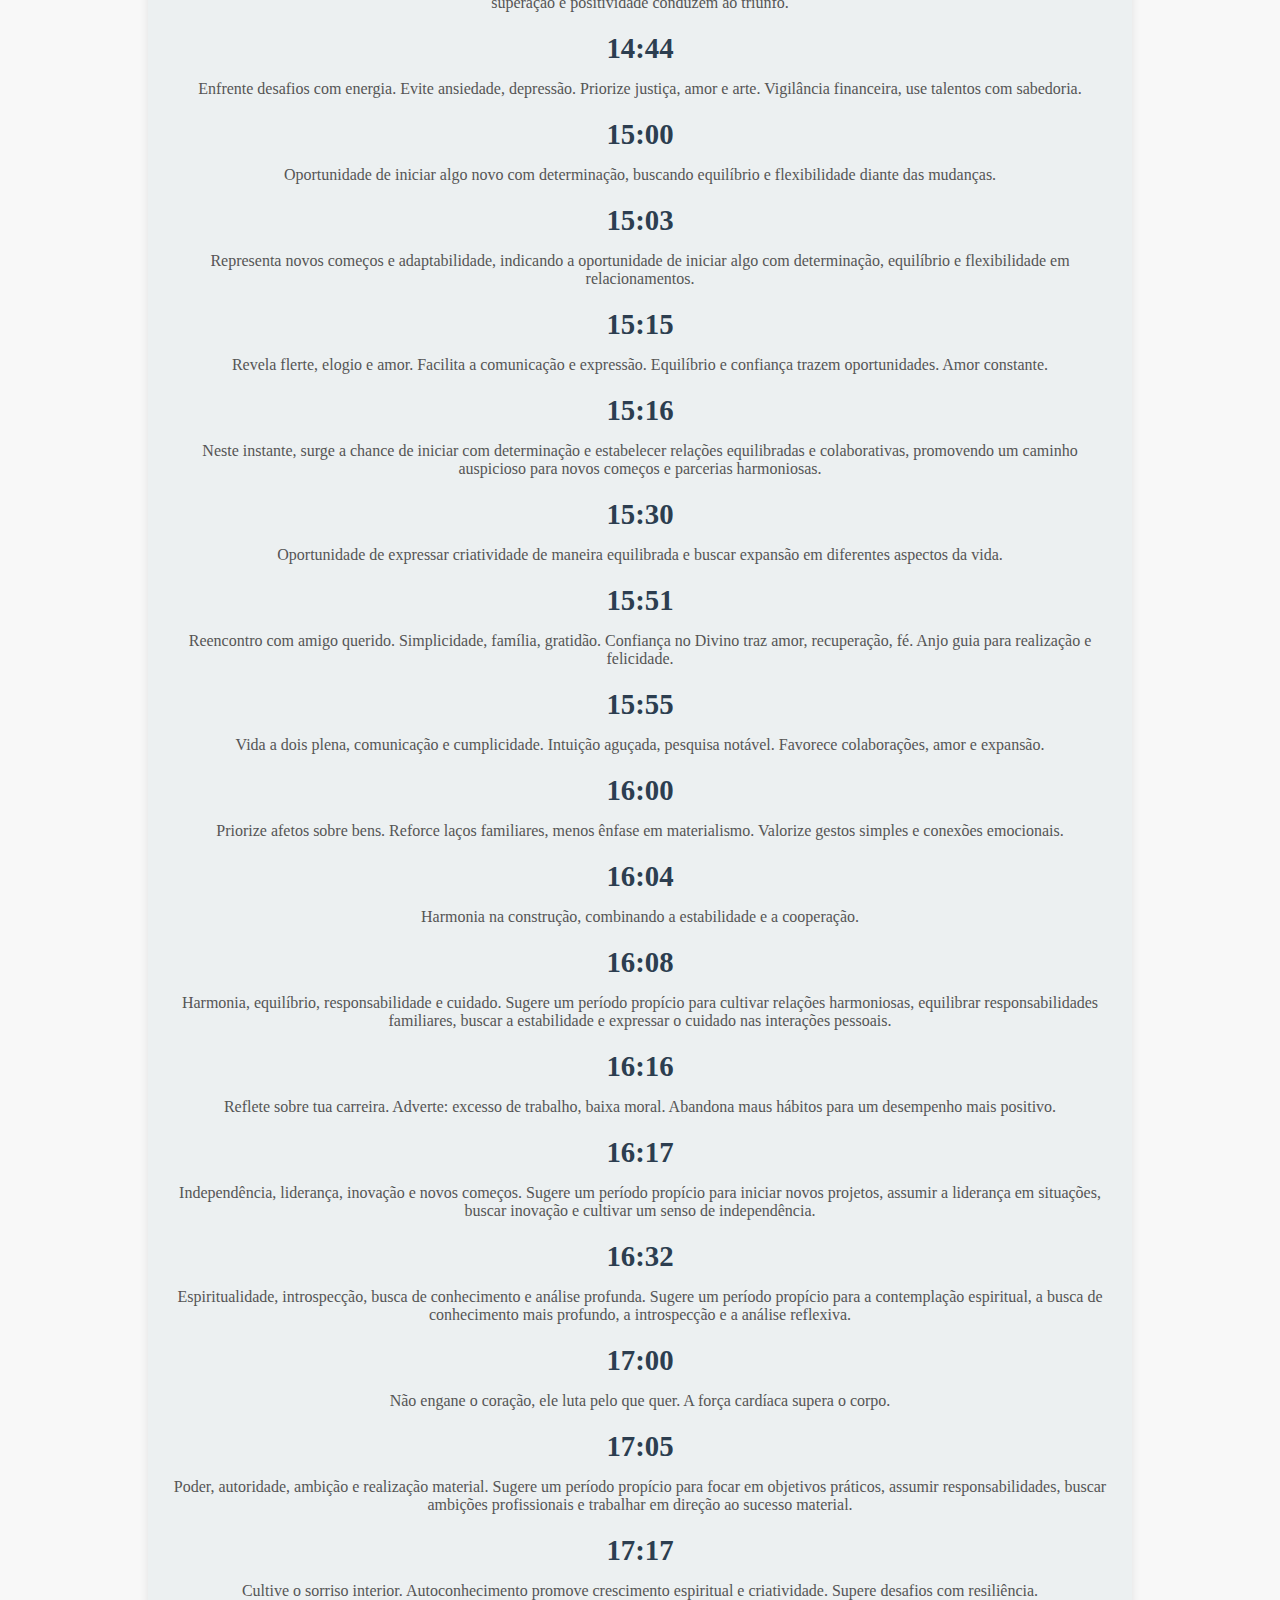
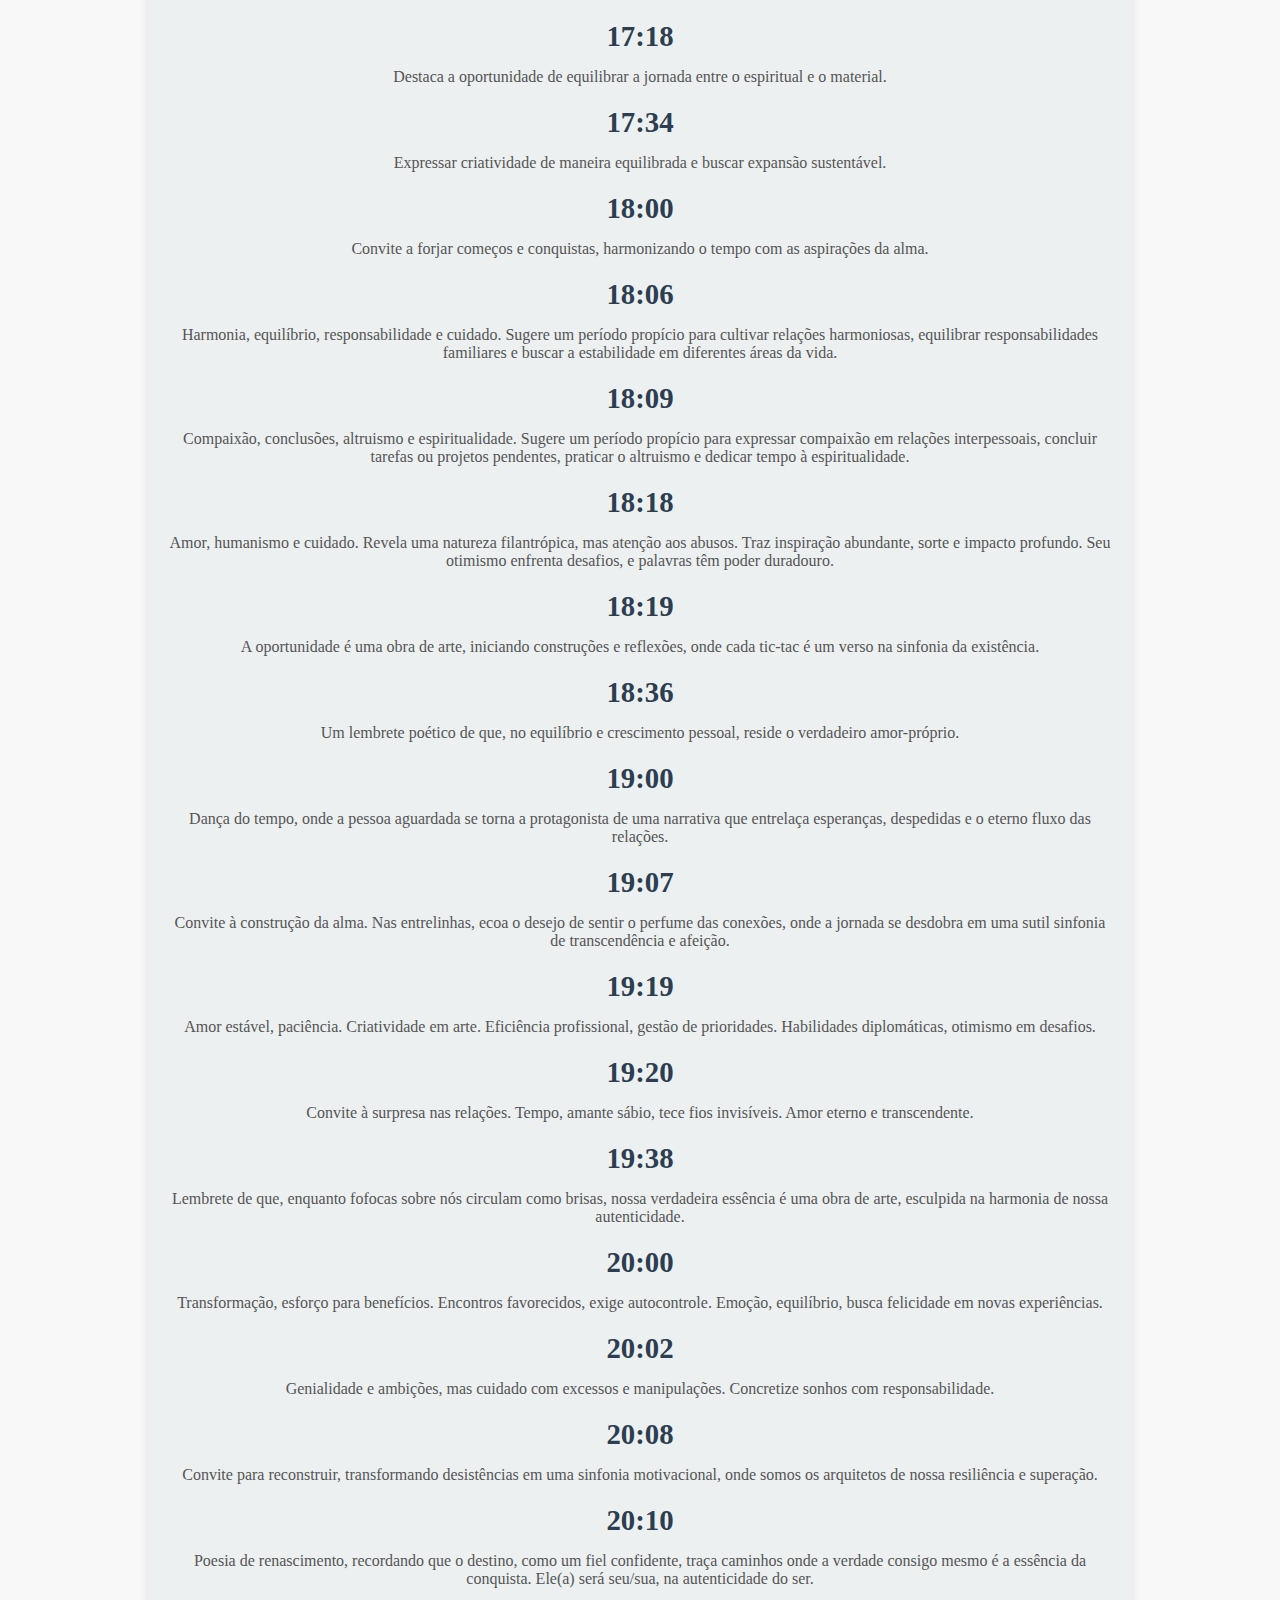
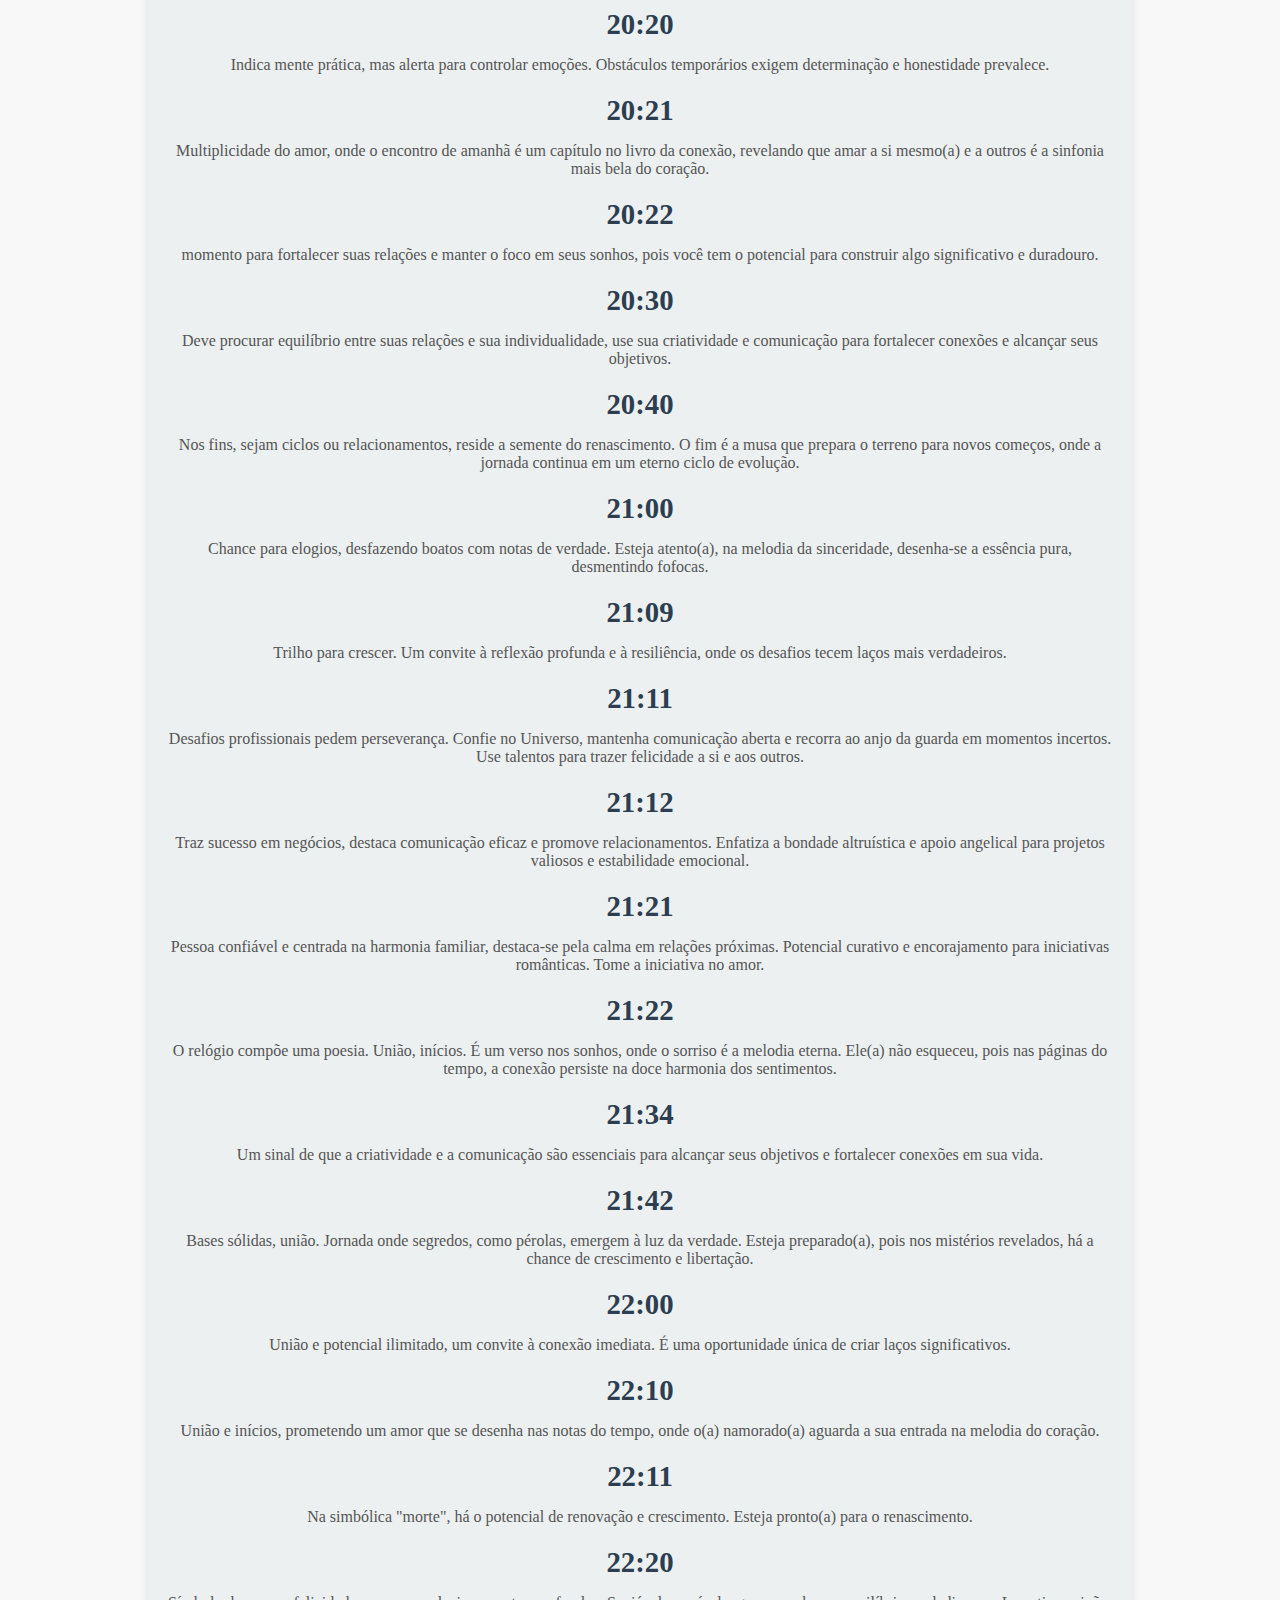
==== commit 11c3d6b9: "Update index.html" ====
--- a/index.html
+++ b/index.html
@@ -42,6 +42,7 @@
               <li><a href="https://alexxanorafa.github.io/Oraculo-das-Pedras/" class="menu-item">Oráculo das Pedras</a></li>
               <li><a href="https://alexxanorafa.github.io/Oraculo-dos-Deuses/" class="menu-item">Oráculo dos Deuses</a></li>
               <li><a href="https://alexxanorafa.github.io/Pendulo-Divinatorio/" class="menu-item">Pendulo Divinatorio</a></li>
+              <li><a href="https://alexxanorafa.github.io/Portal-das-Almas/" class="menu-item">Portal das Almas</a></li>
               <li><a href="https://alexxanorafa.github.io/Runas-Celtas/" class="menu-item">Runas Celtas</a></li>
               <li><a href="https://alexxanorafa.github.io/Runas-Estelares/" class="menu-item">Runas Estelares</a></li>
               <li><a href="https://alexxanorafa.github.io/Runas-do-Destino/" class="menu-item">Runas Nórdicas</a></li>
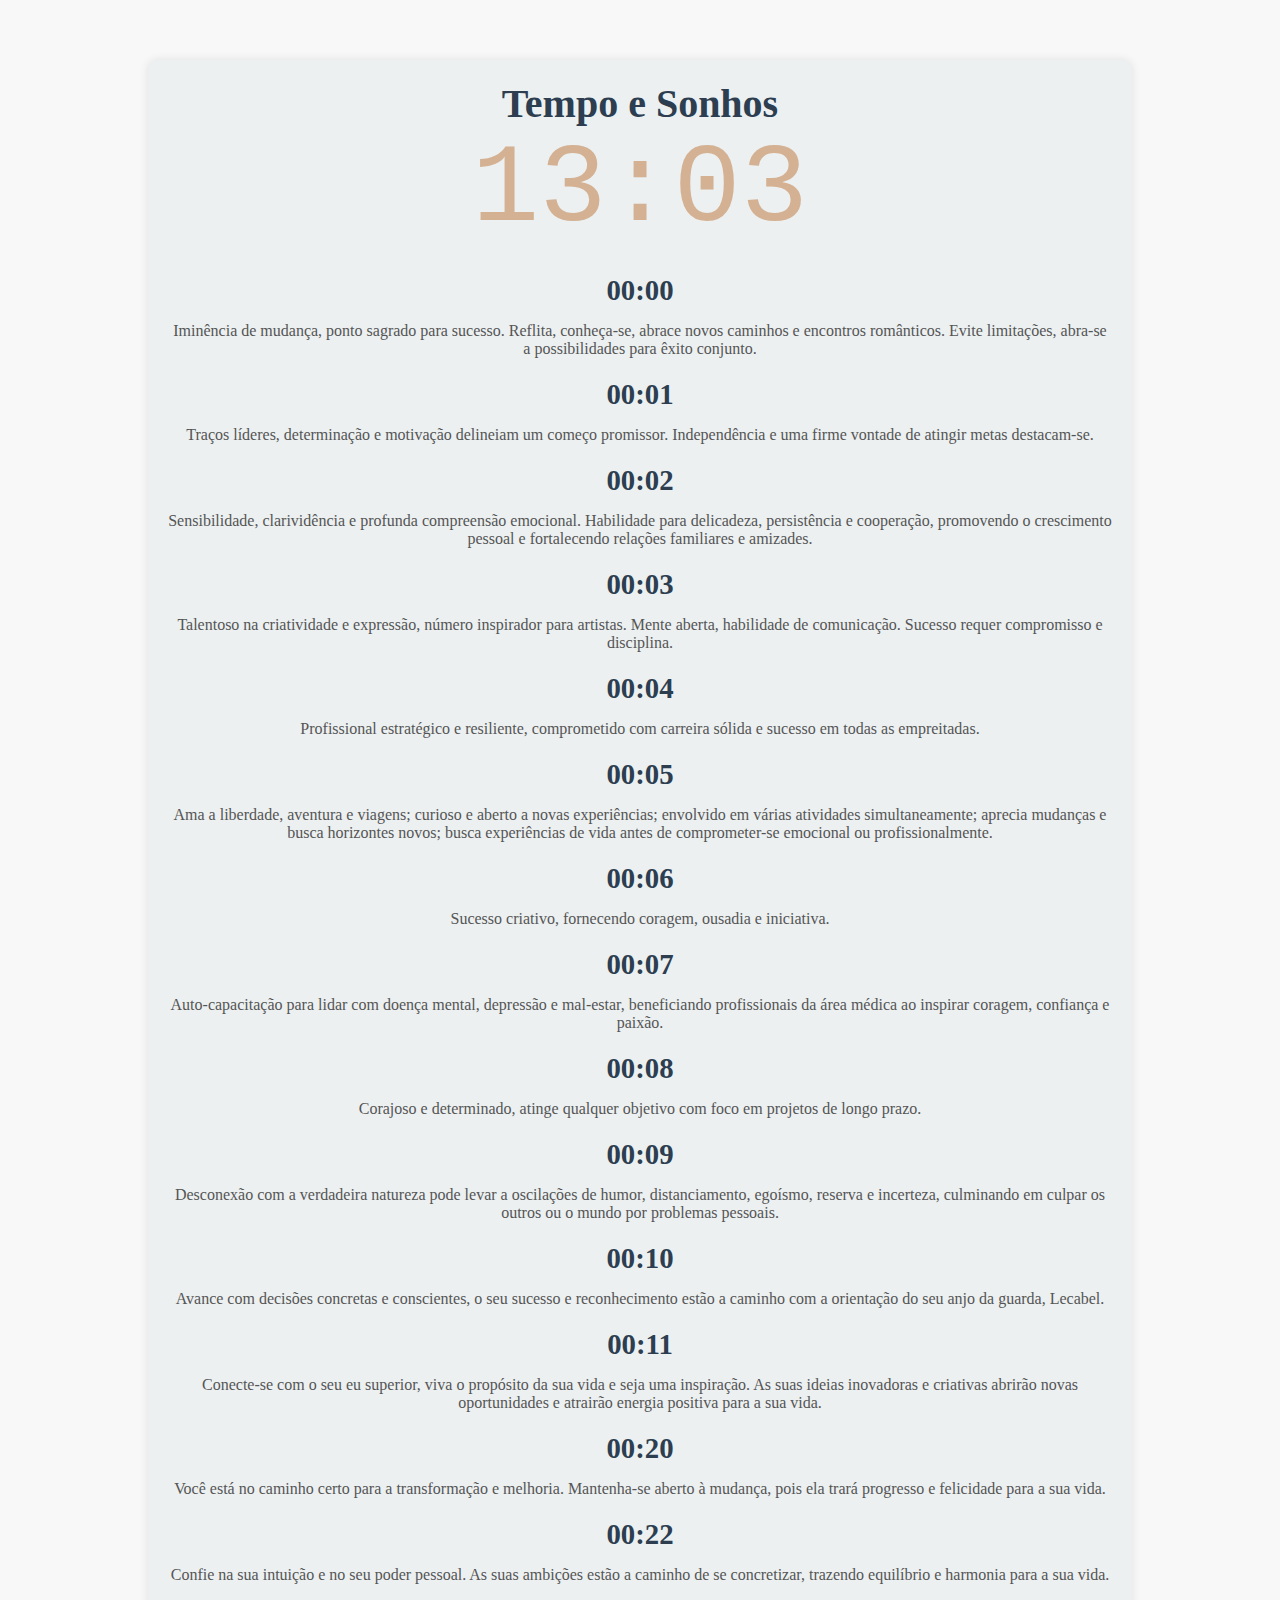
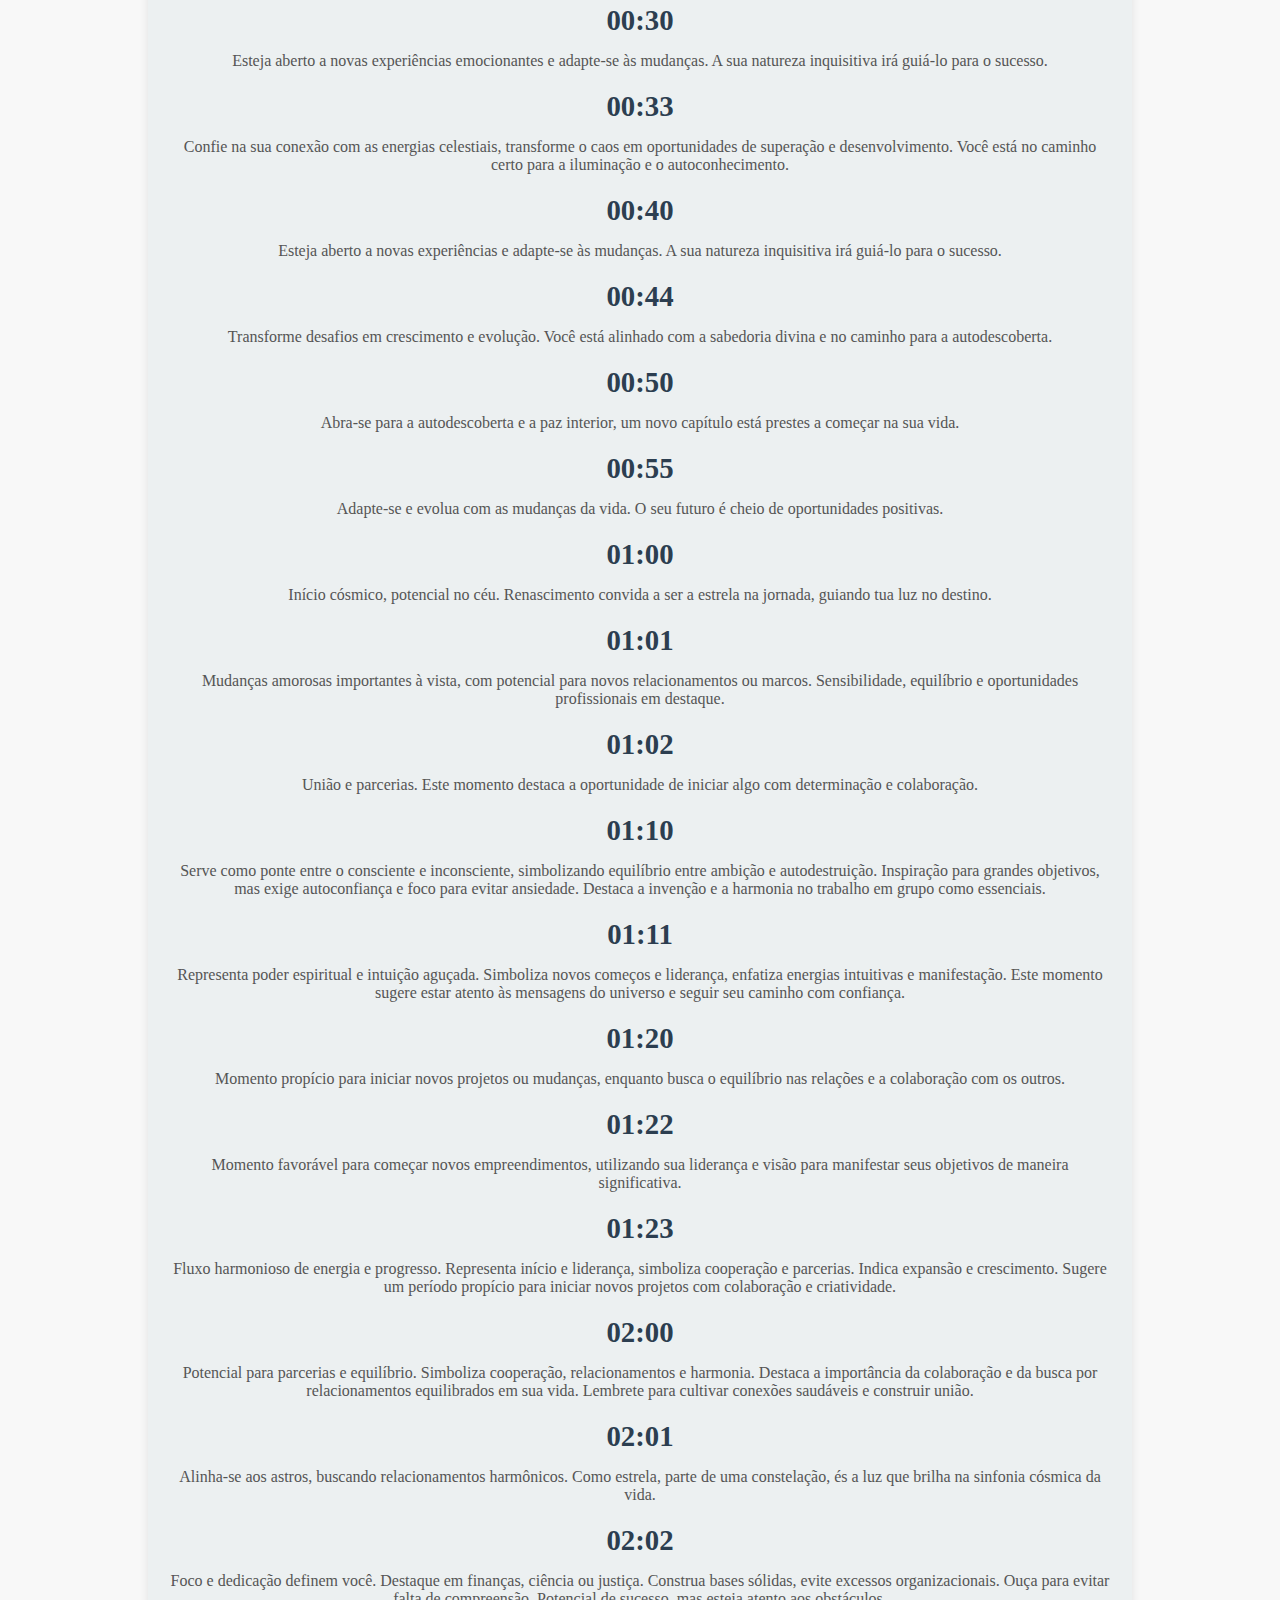
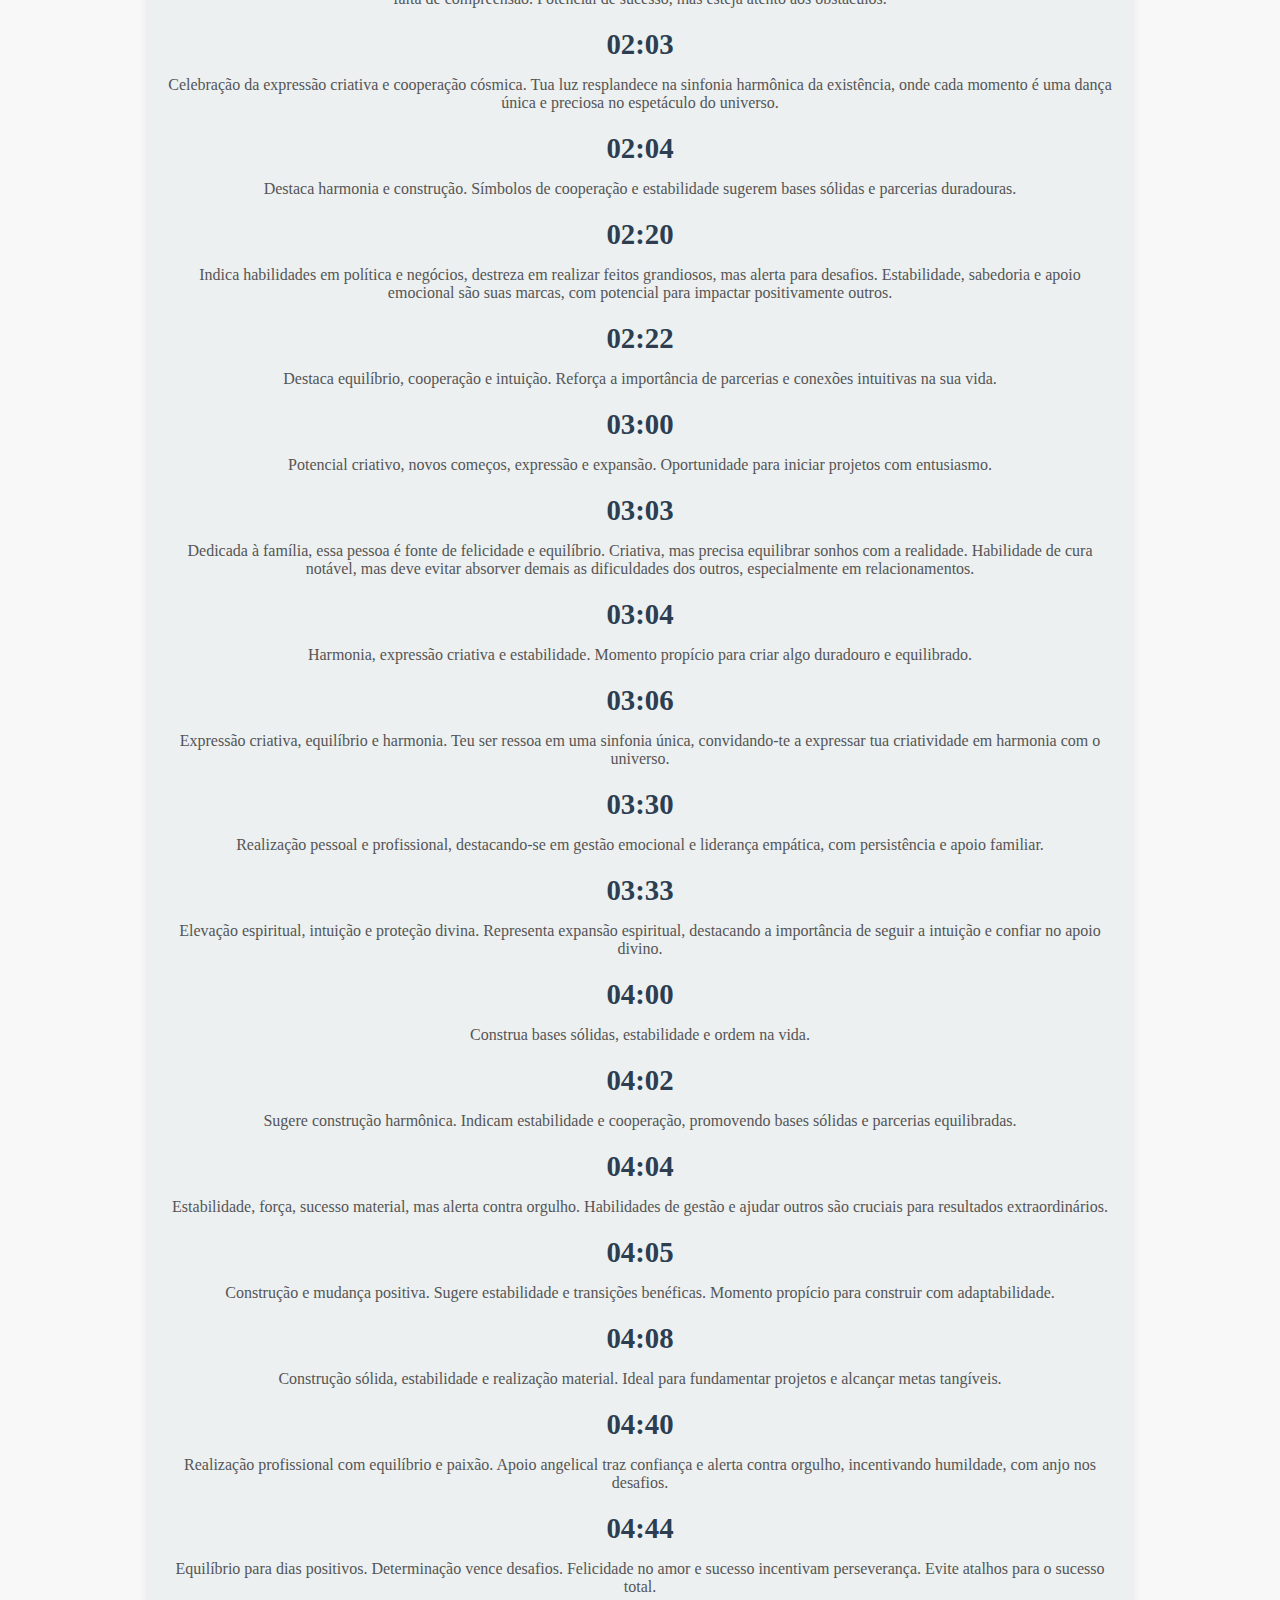
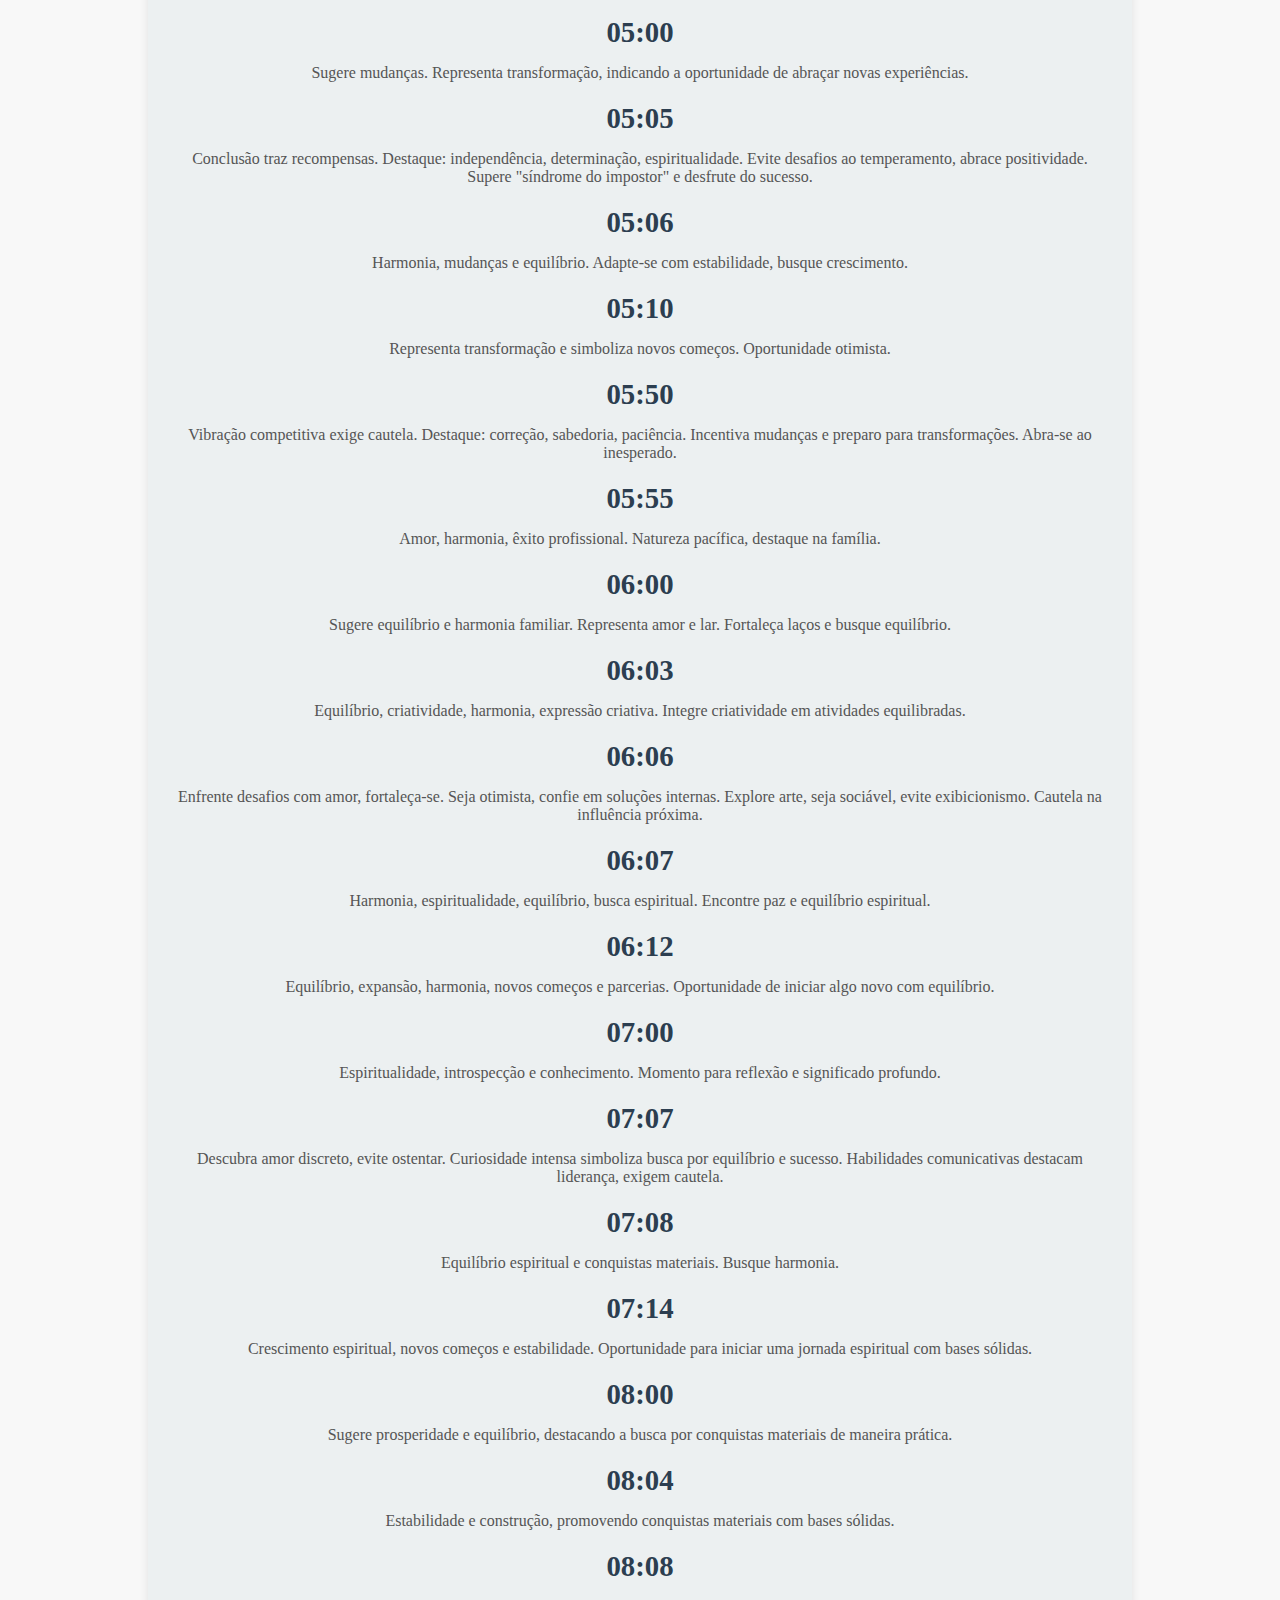
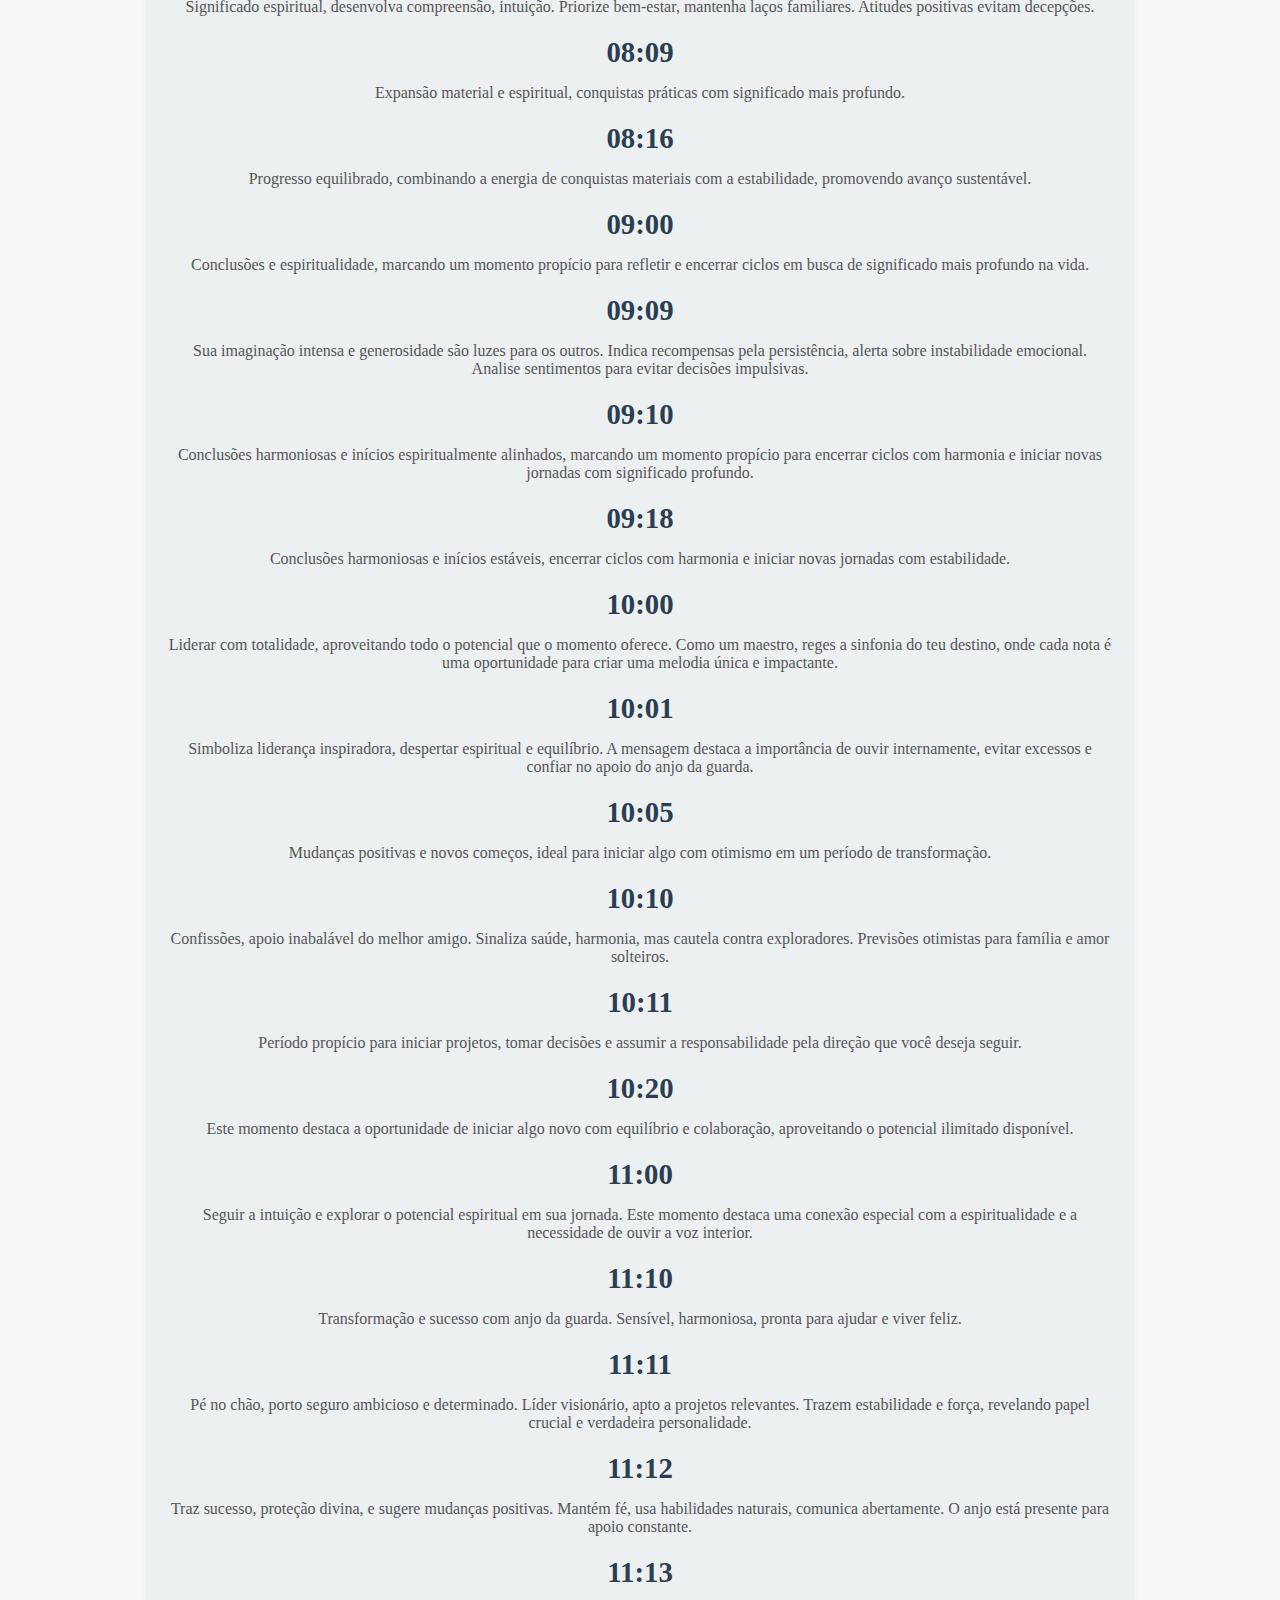
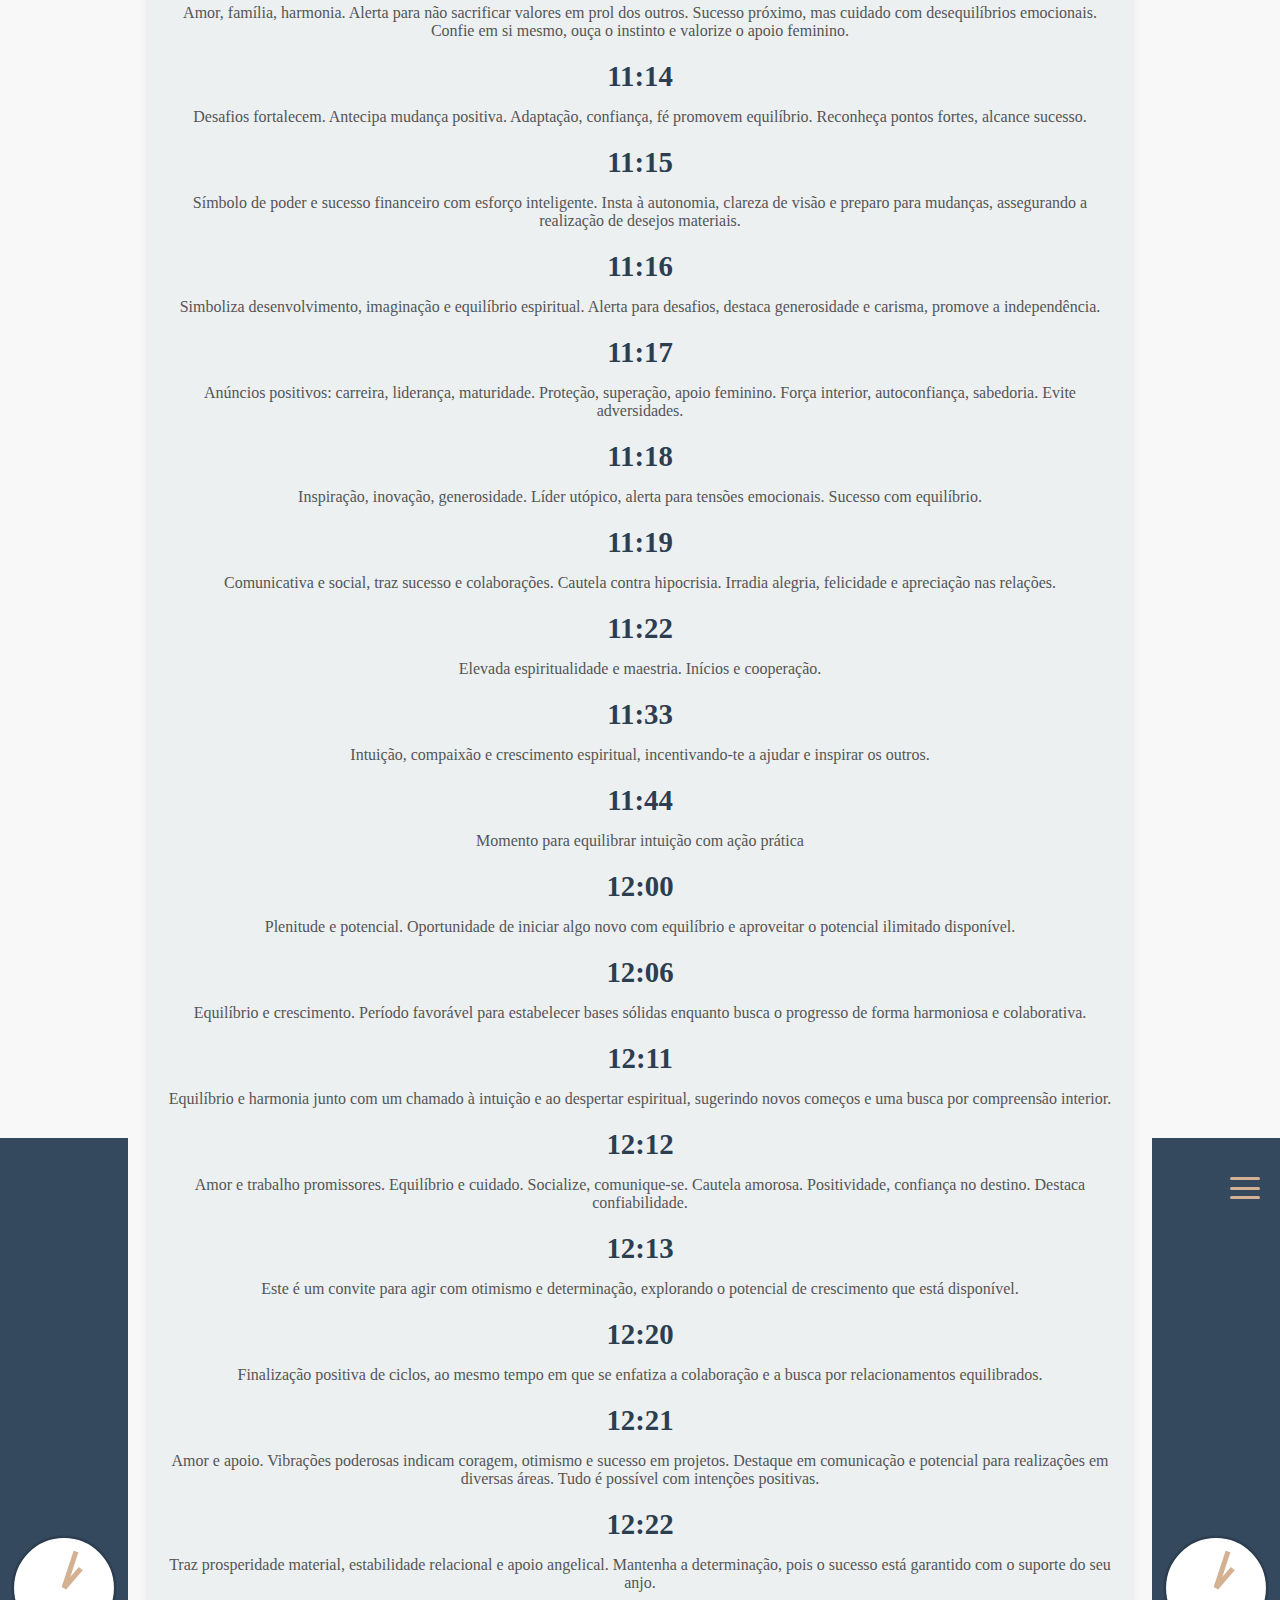
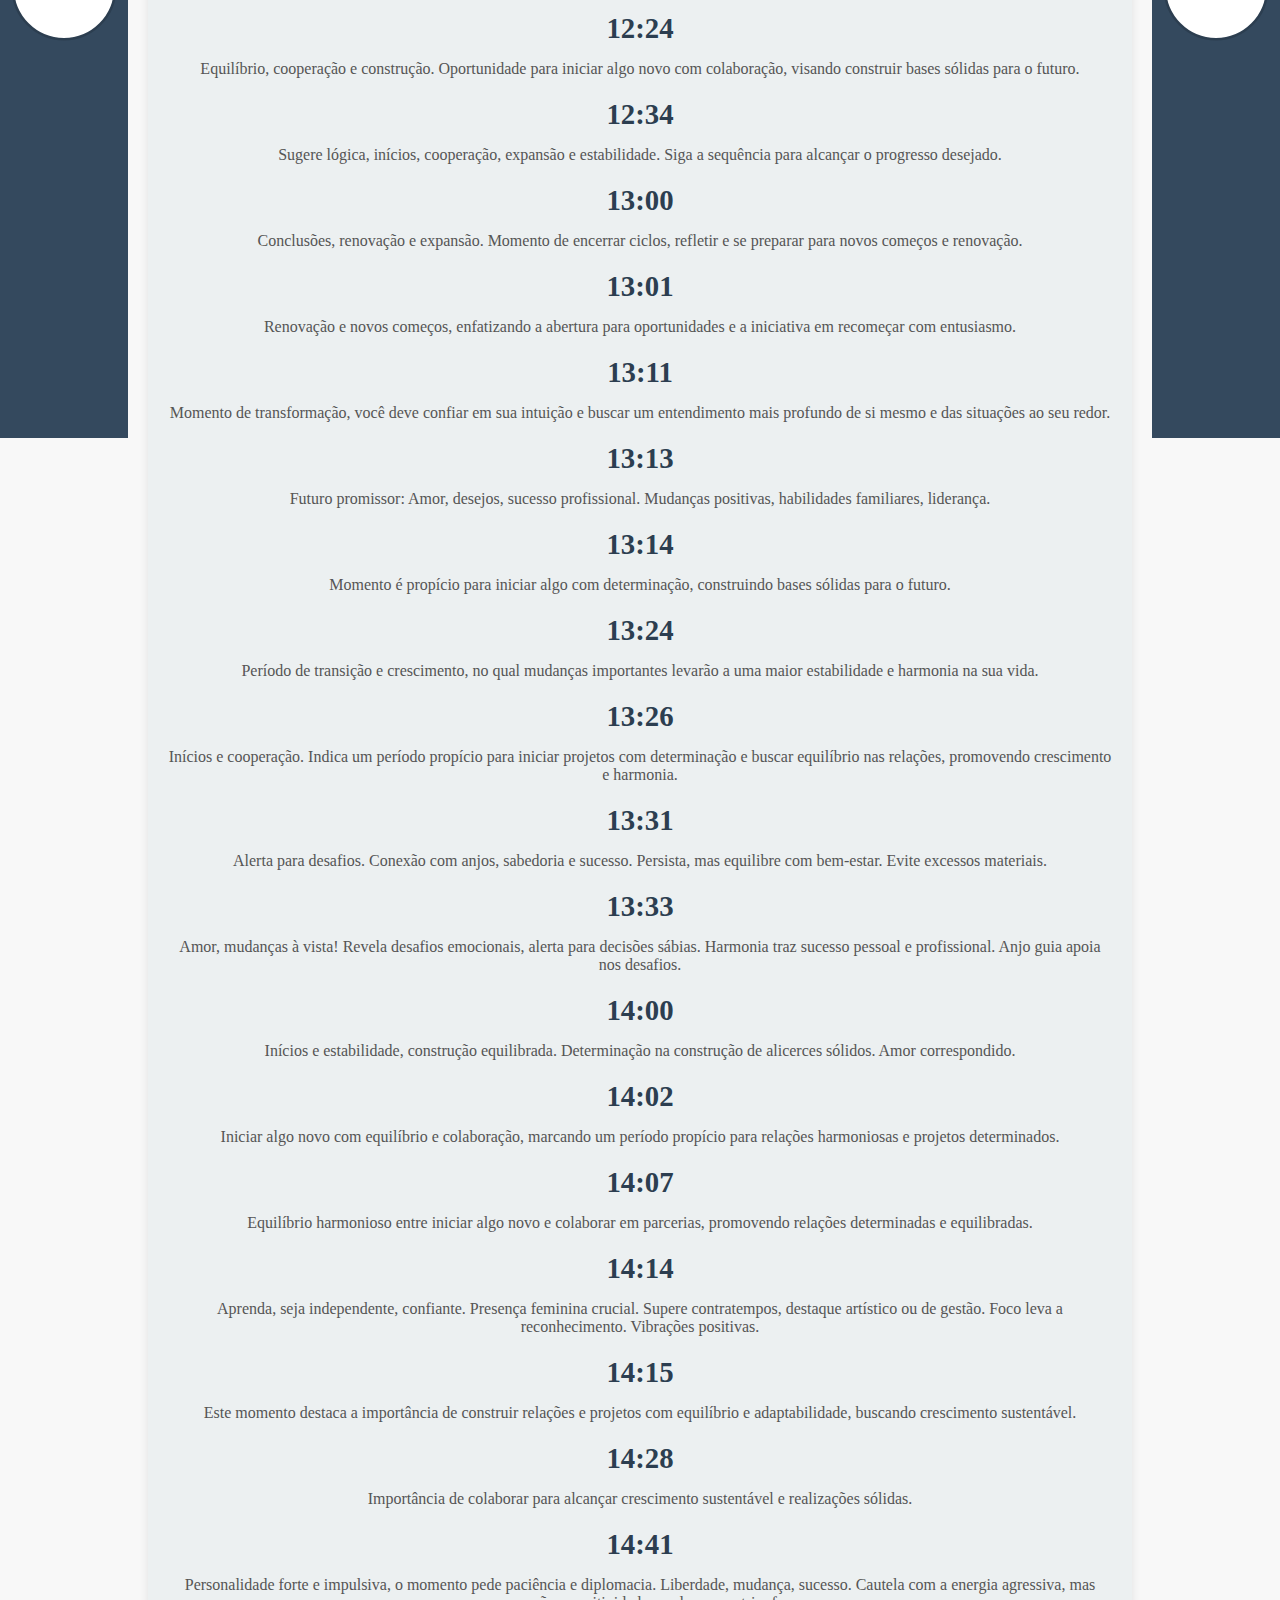
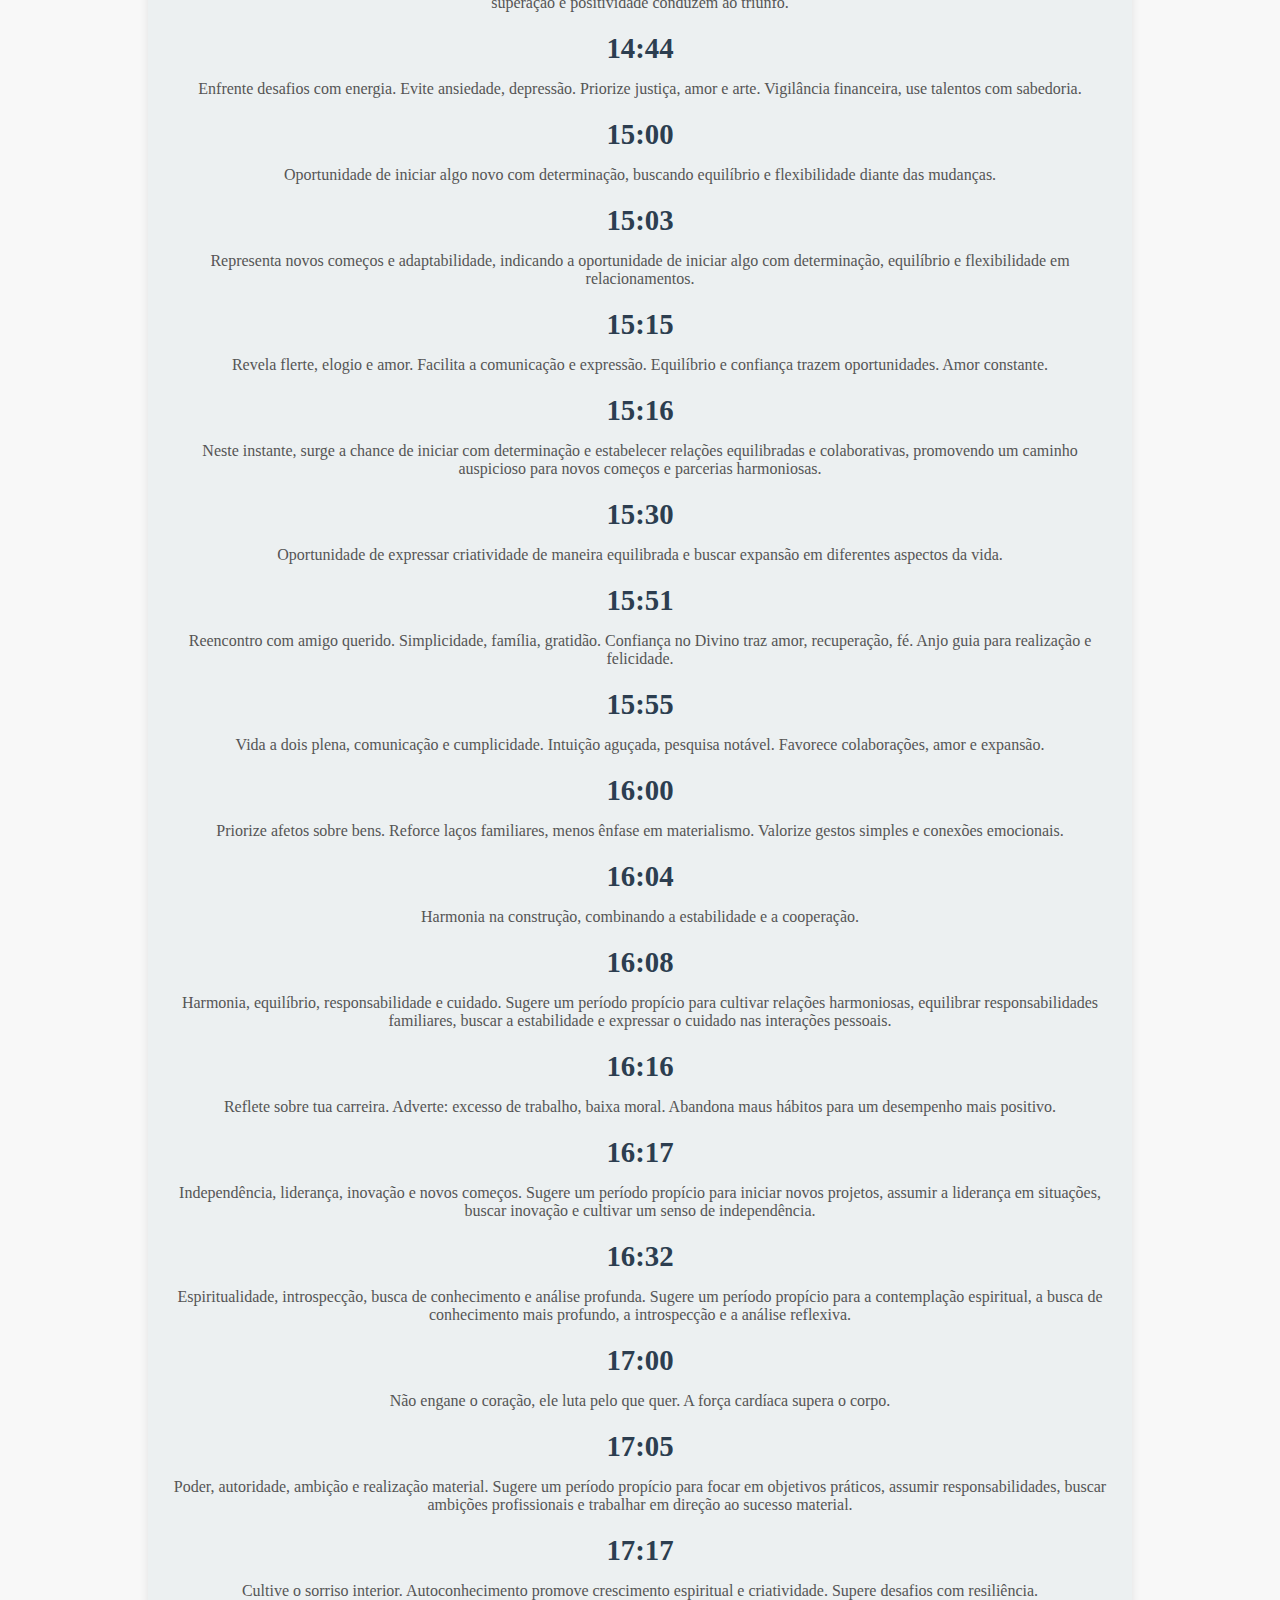
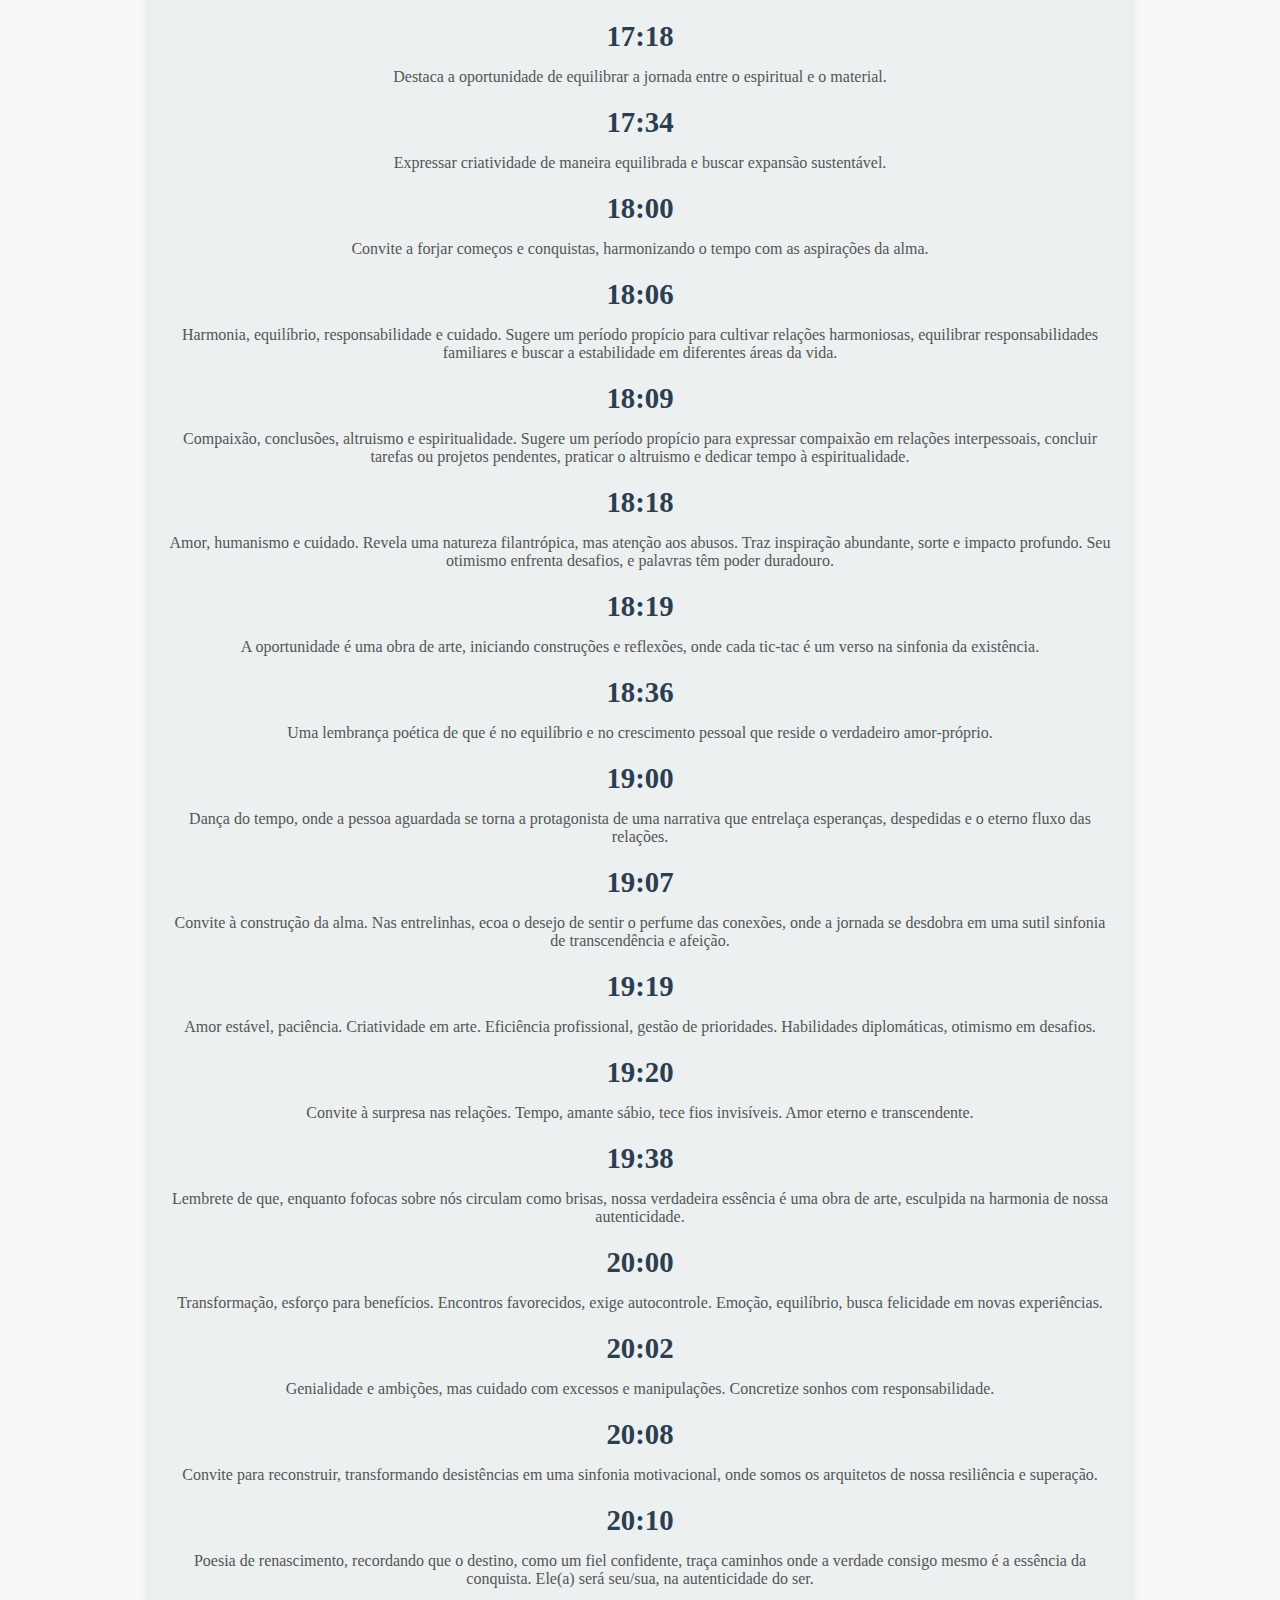
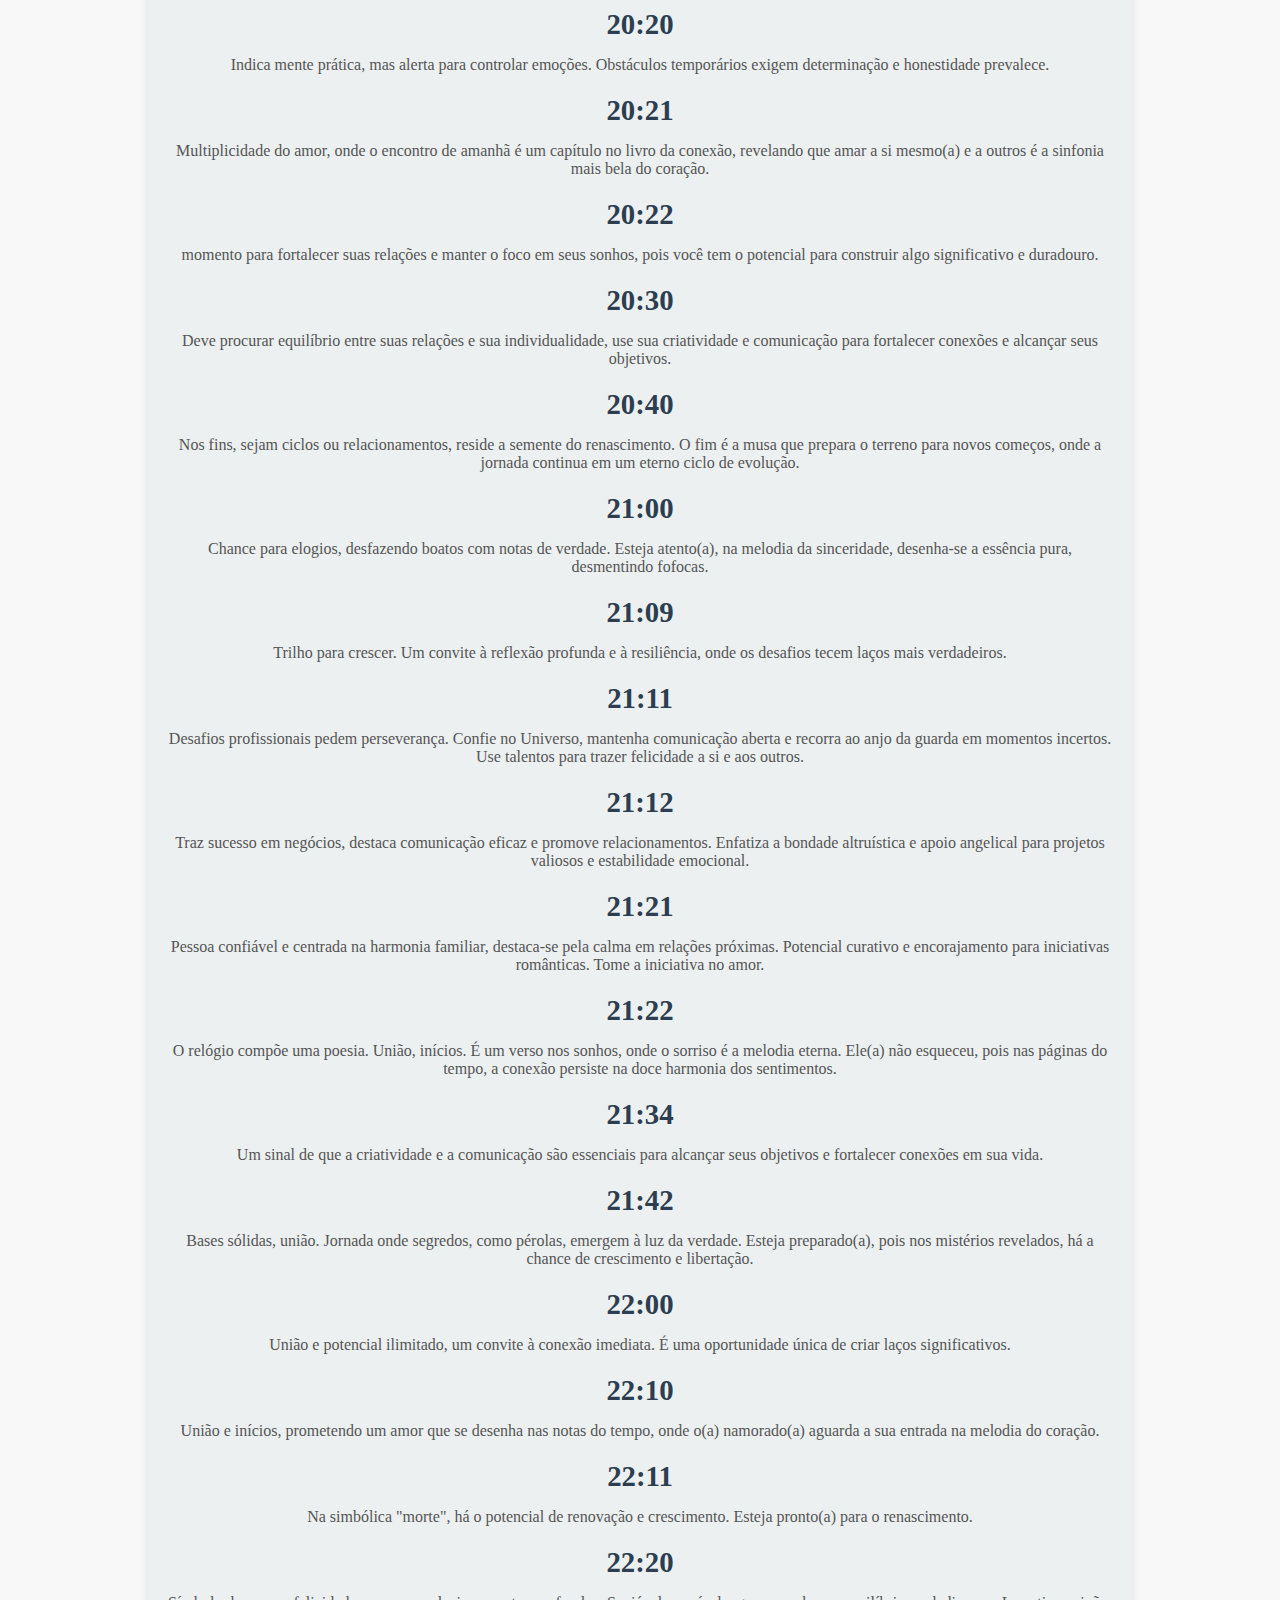
==== commit 79d16da0: "Update index.html" ====
--- a/index.html
+++ b/index.html
@@ -511,7 +511,7 @@
   <p>A oportunidade é uma obra de arte, iniciando construções e reflexões, onde cada tic-tac é um verso na sinfonia da existência.</p>
   
   <h2 id="18:36" class="current-time">18:36</h2>
-  <p>Um lembrete poético de que, no equilíbrio e crescimento pessoal, reside o verdadeiro amor-próprio.</p>
+  <p>Uma lembrança poética de que é no equilíbrio e no crescimento pessoal que reside o verdadeiro amor-próprio.</p>
   
   <h2 id="19:00" class="current-time">19:00</h2>
   <p>Dança do tempo, onde a pessoa aguardada se torna a protagonista de uma narrativa que entrelaça esperanças, despedidas e o eterno fluxo das relações.</p>
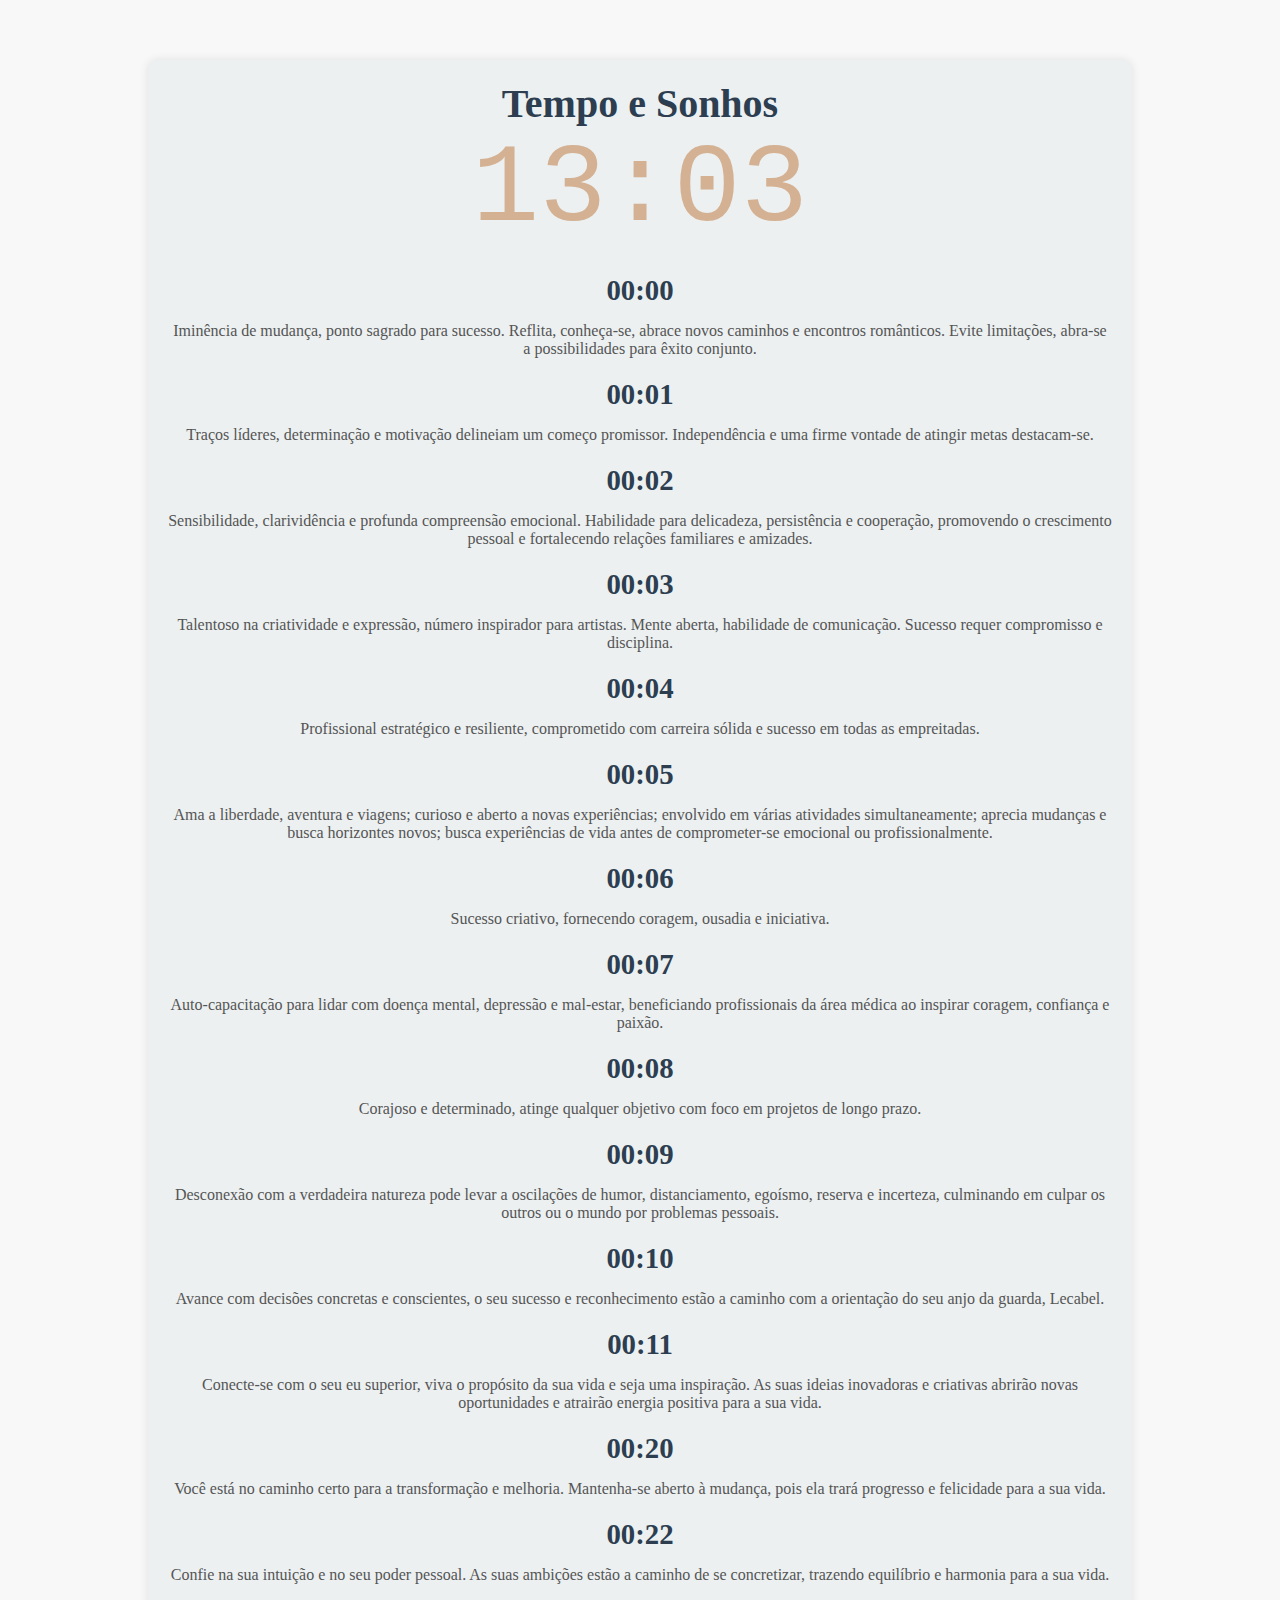
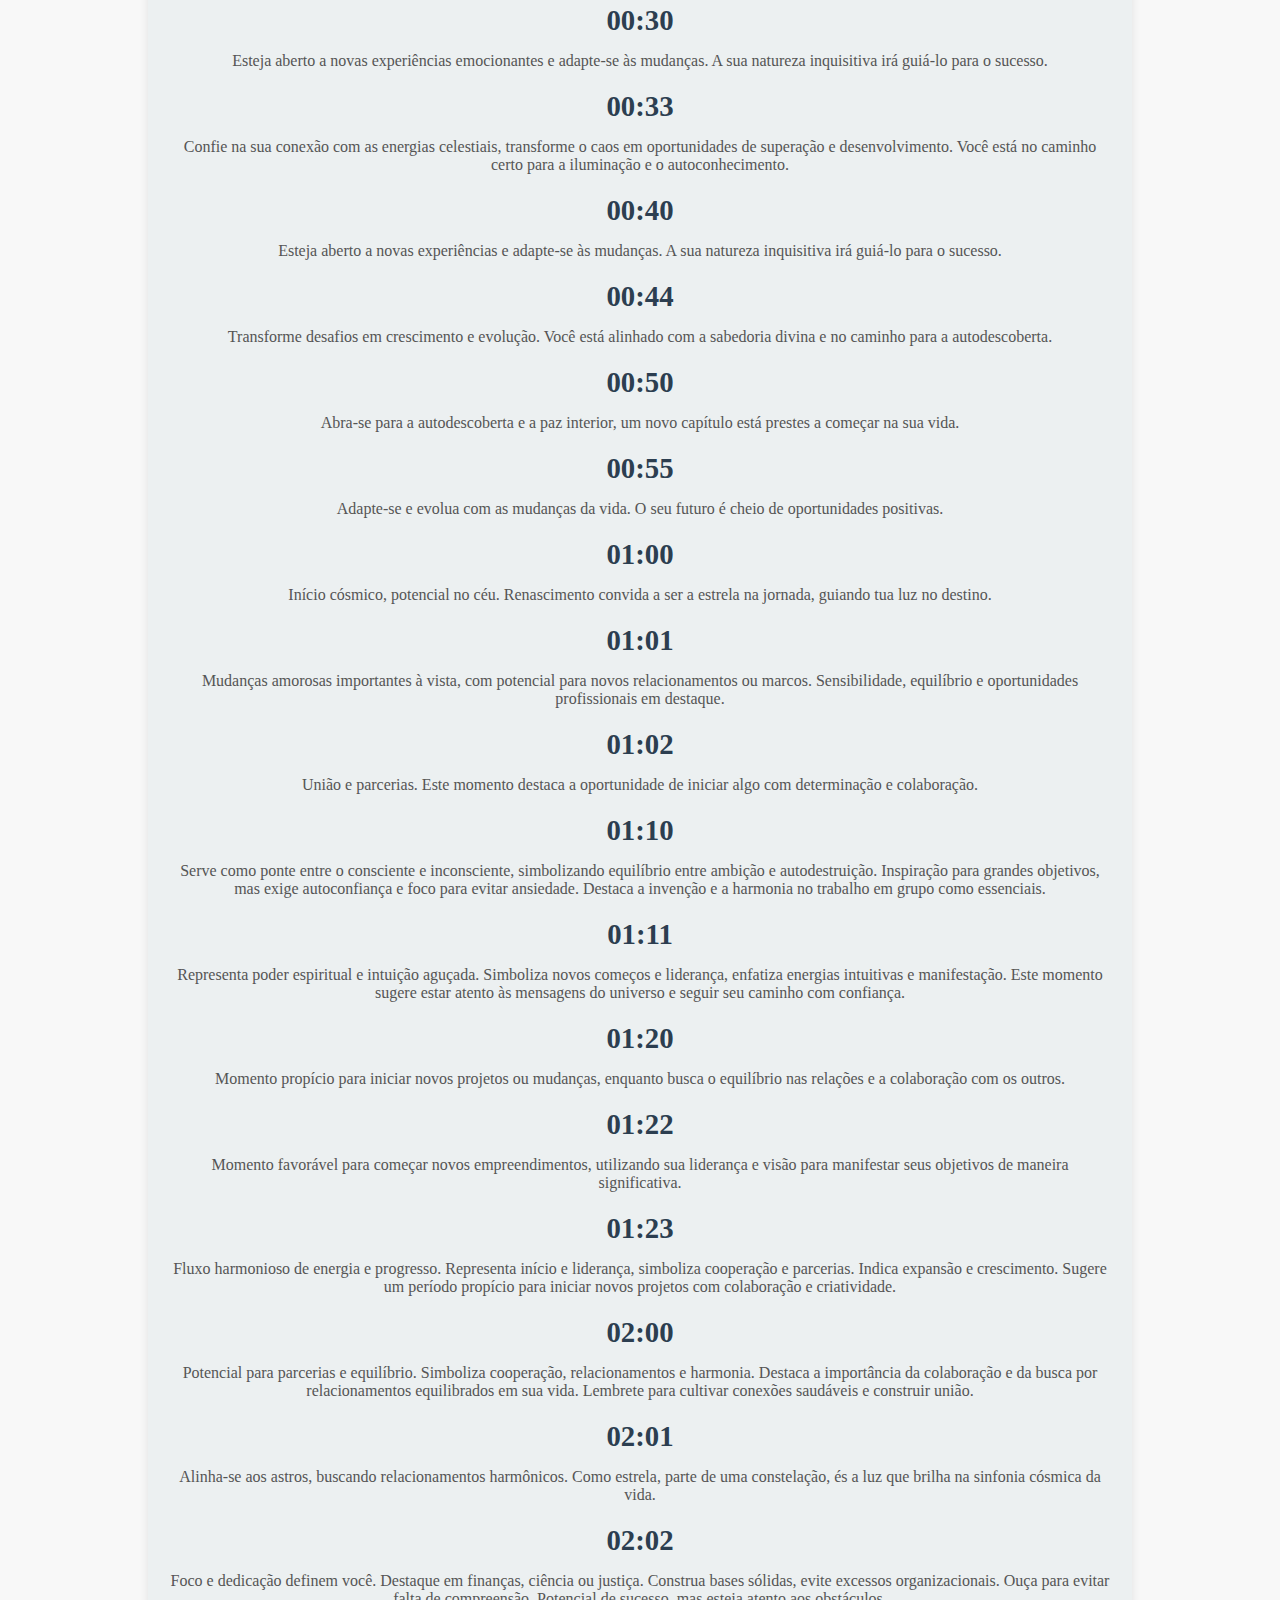
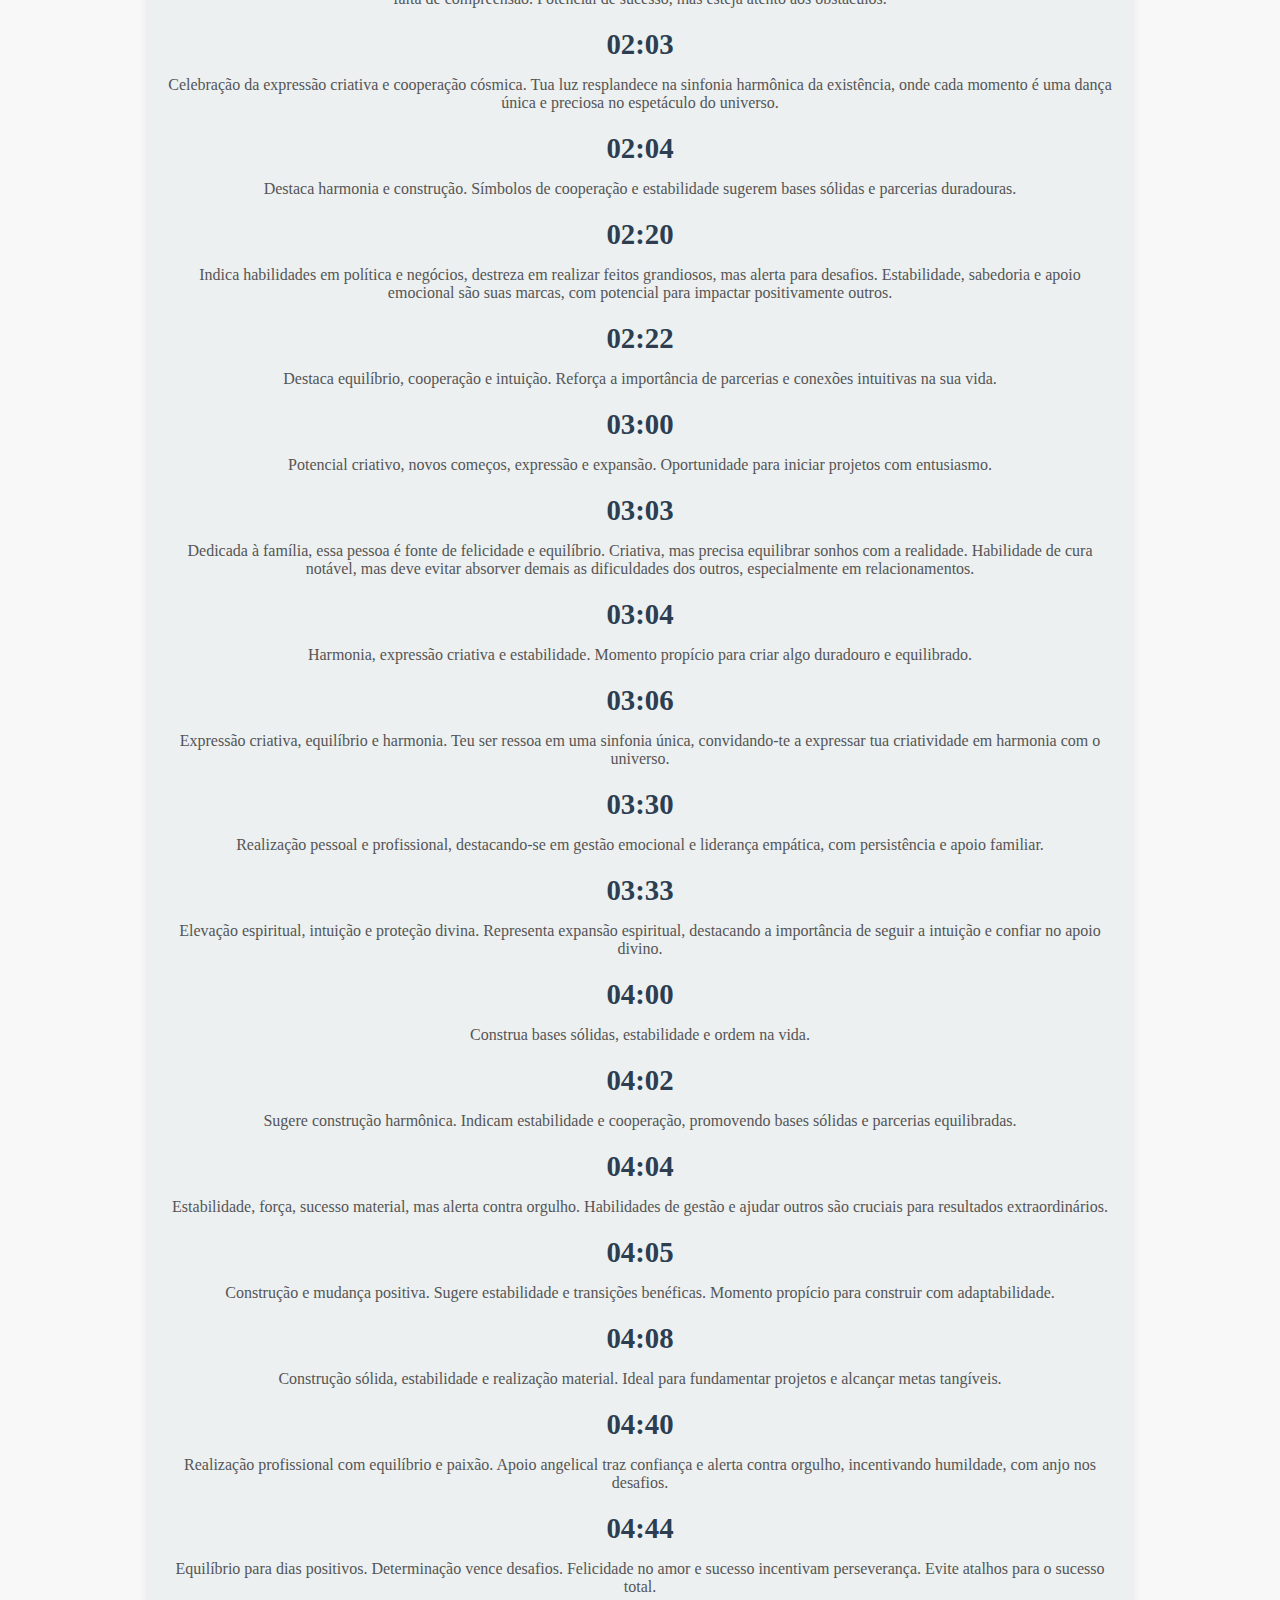
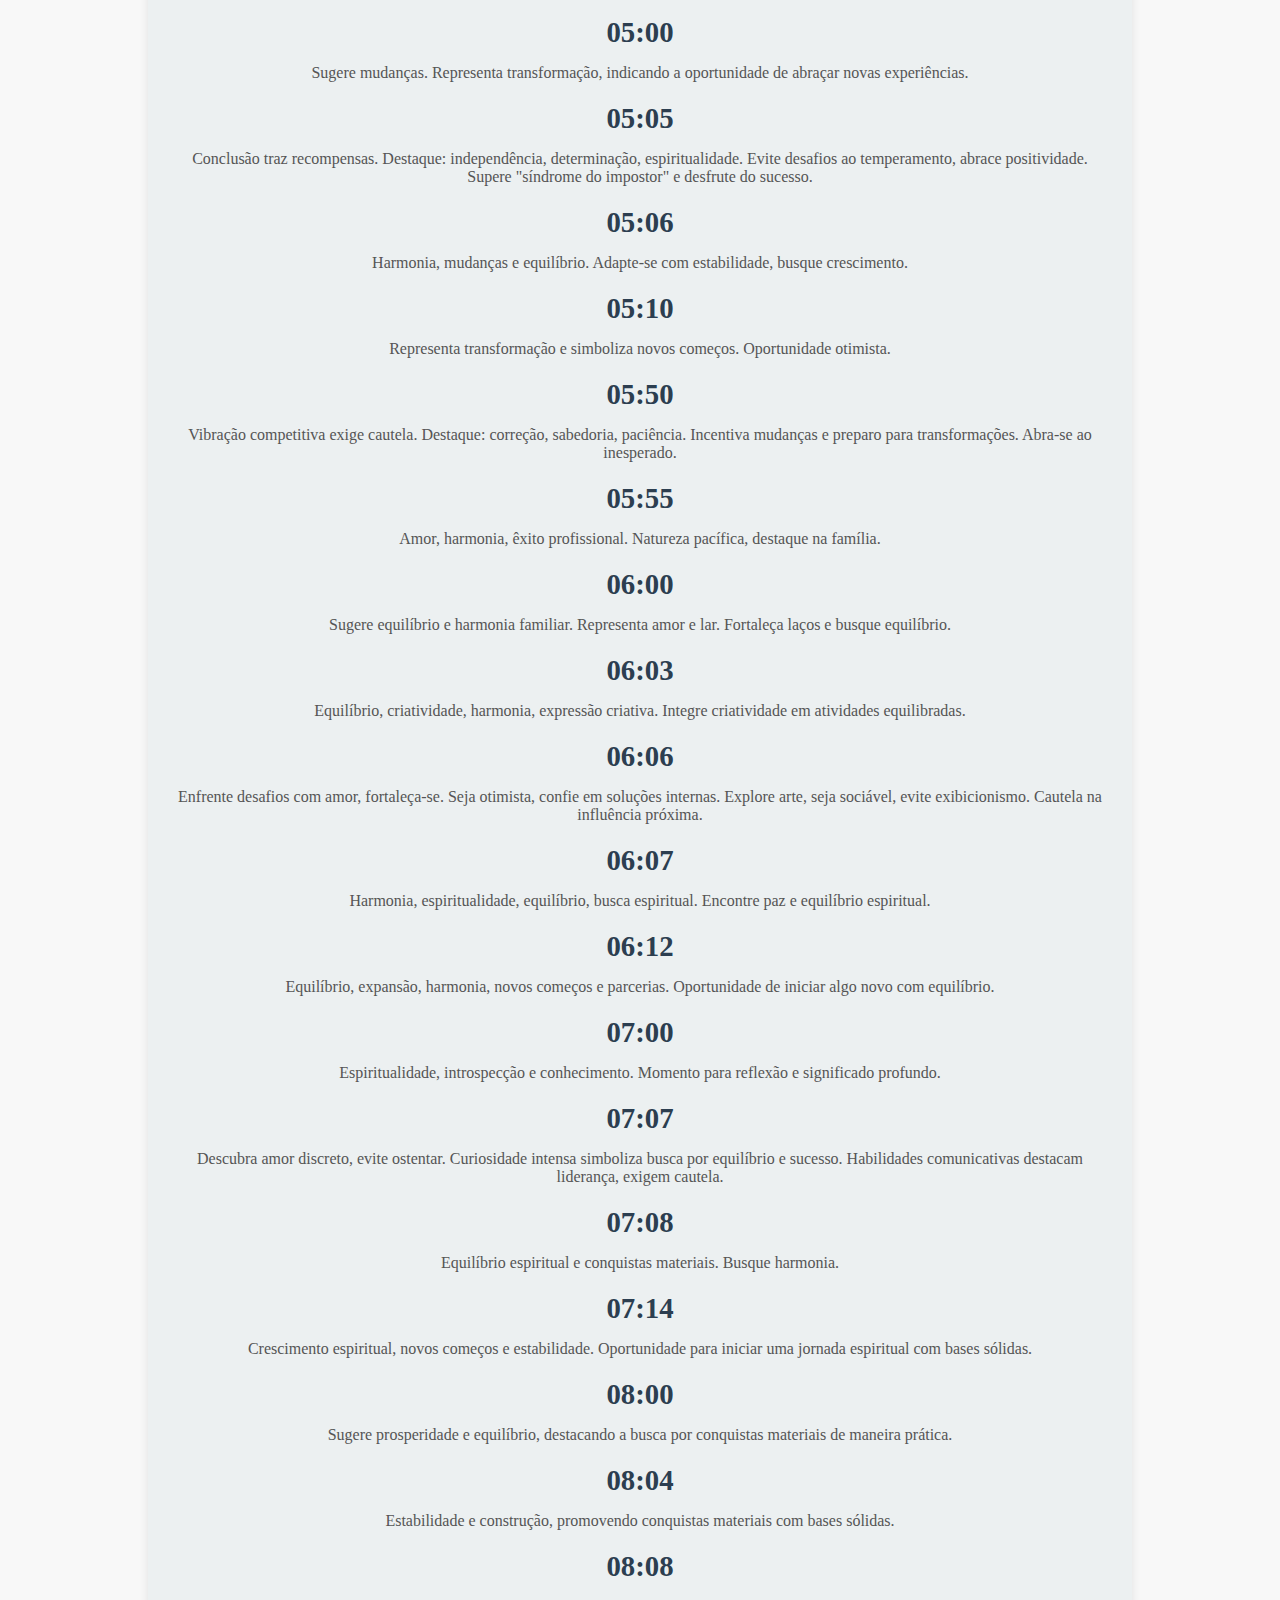
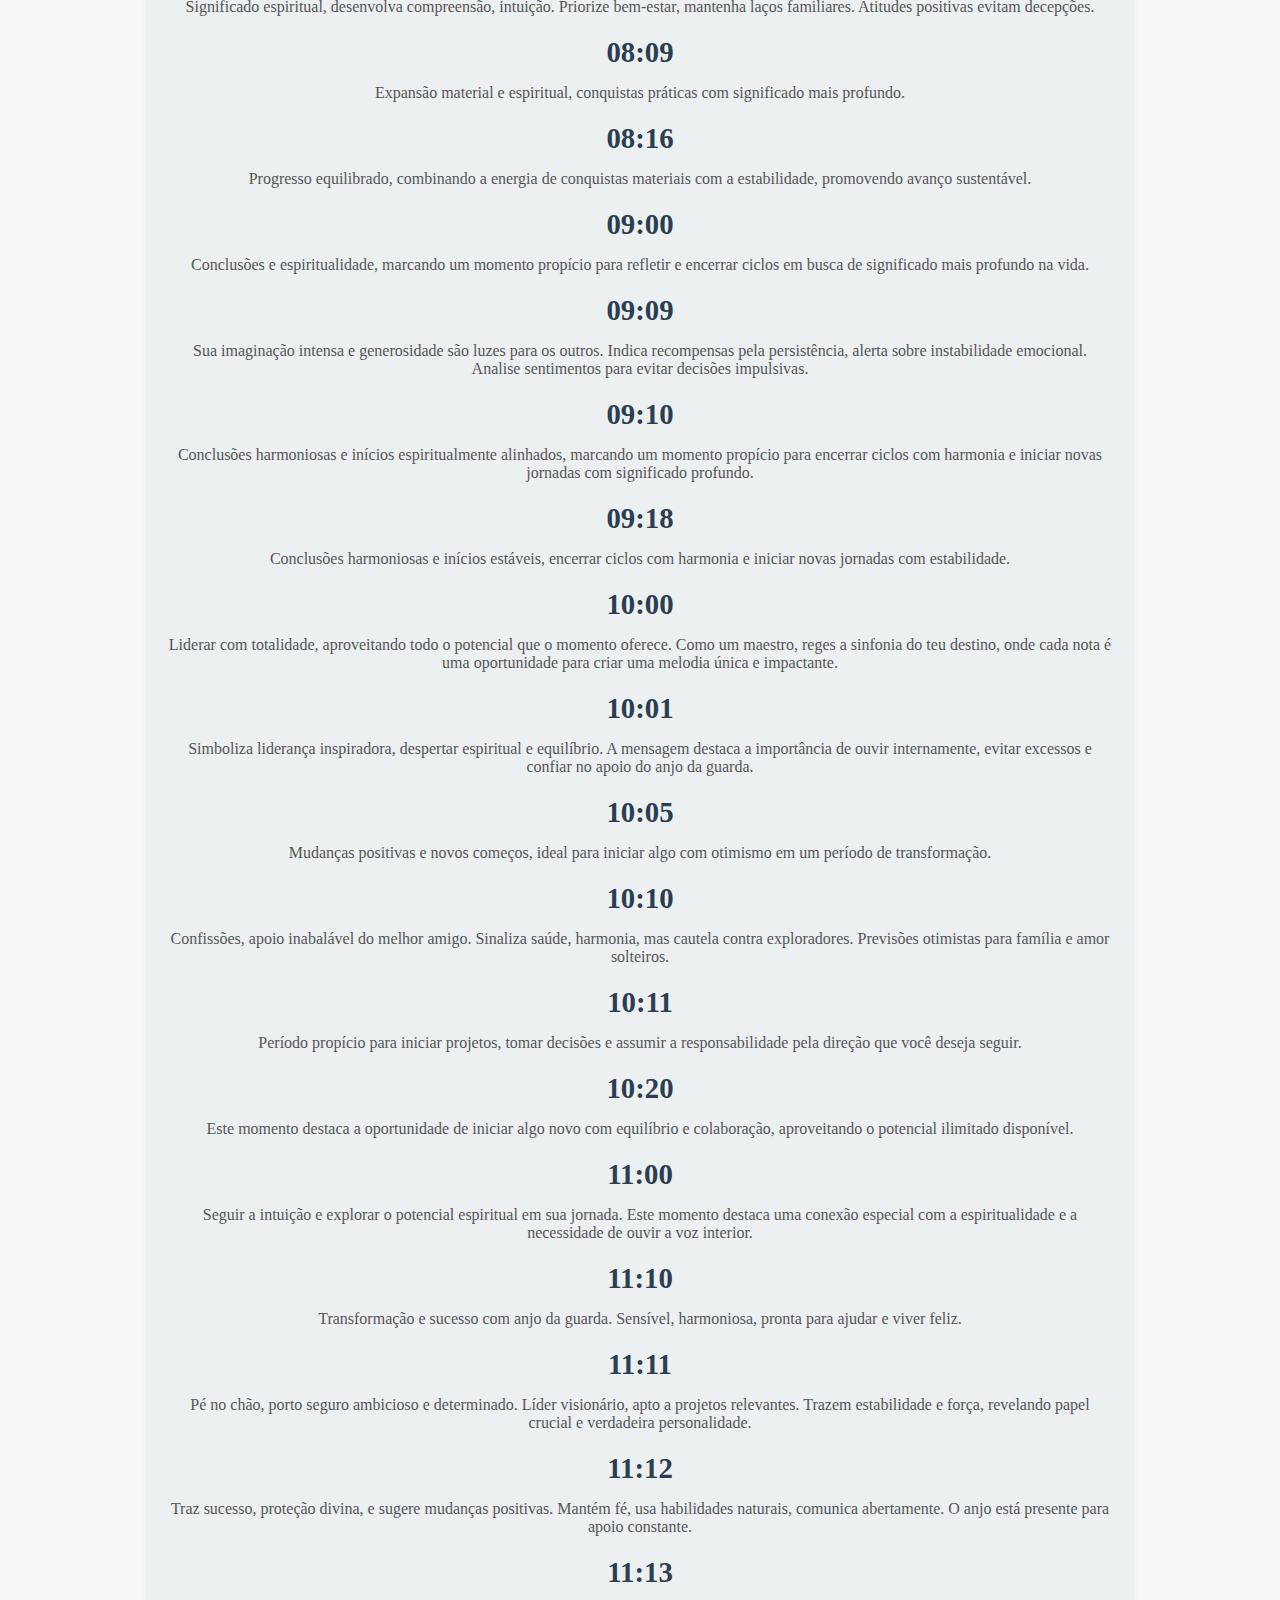
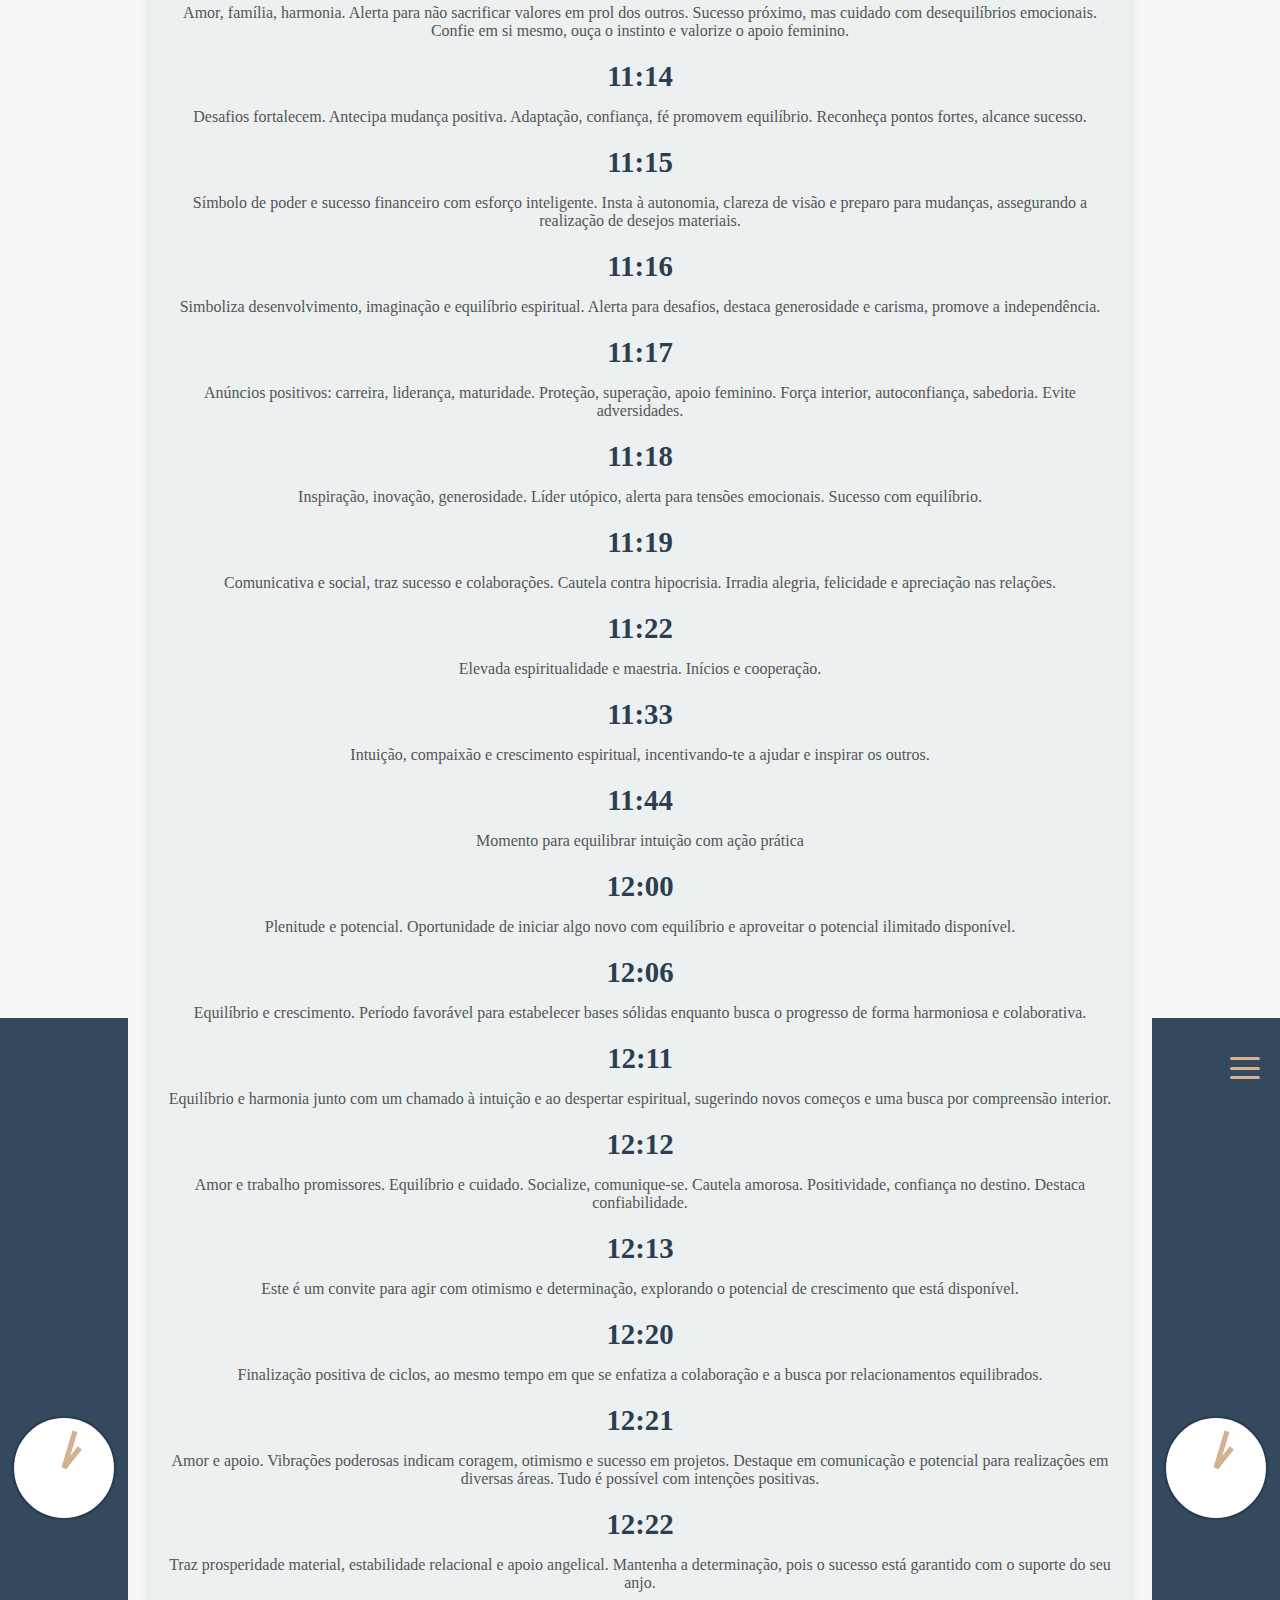
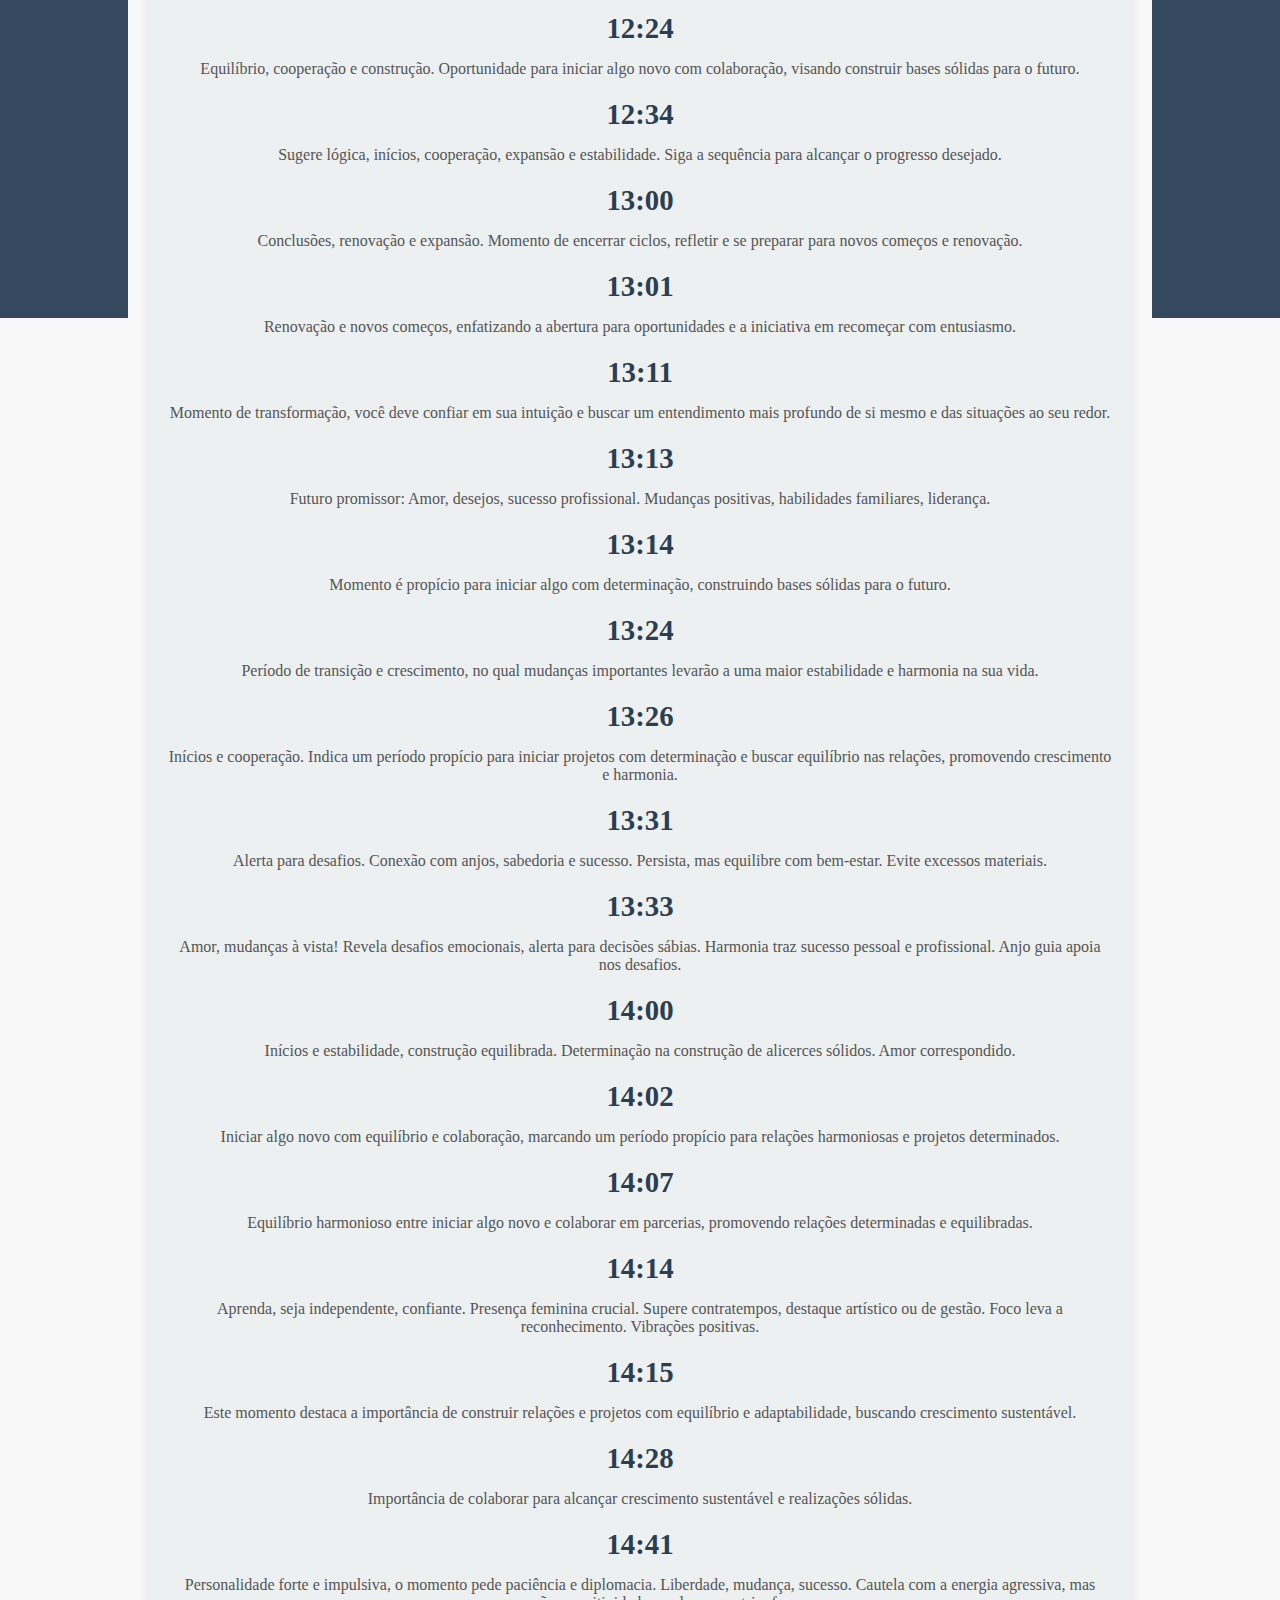
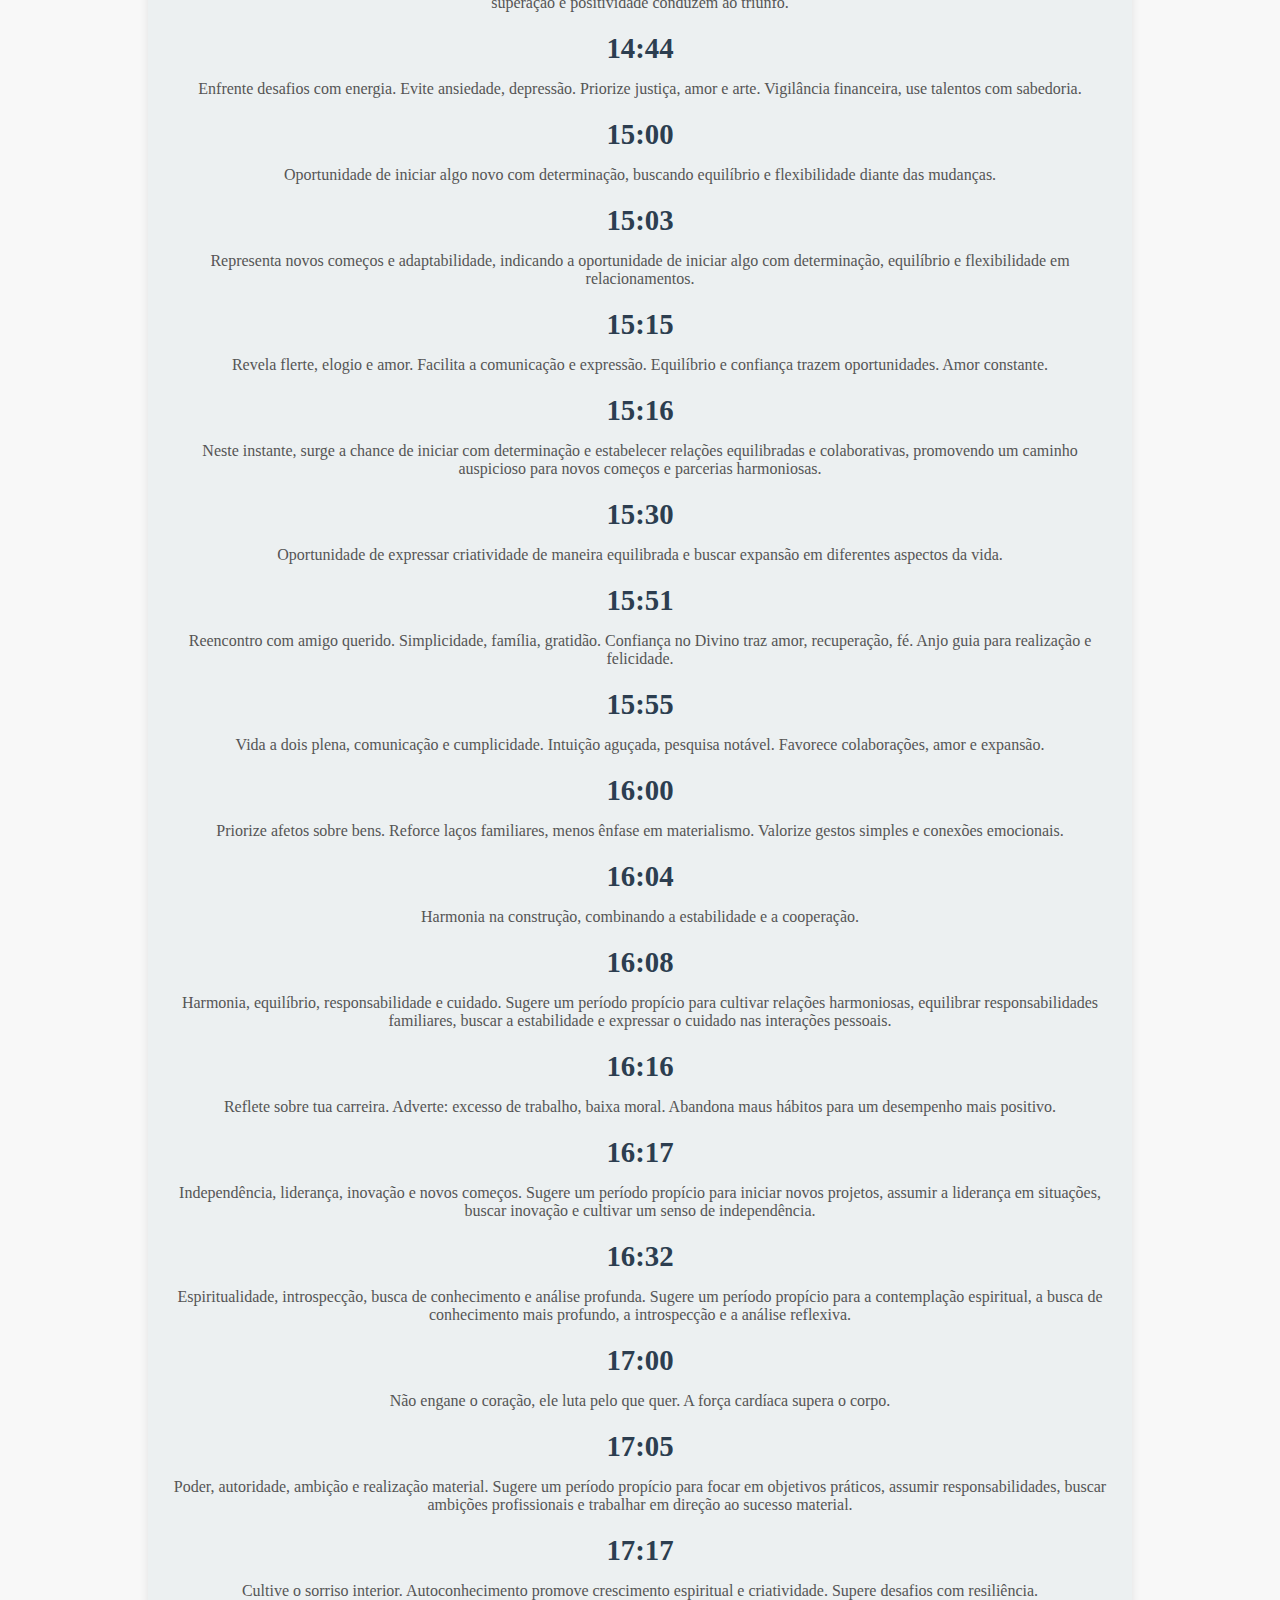
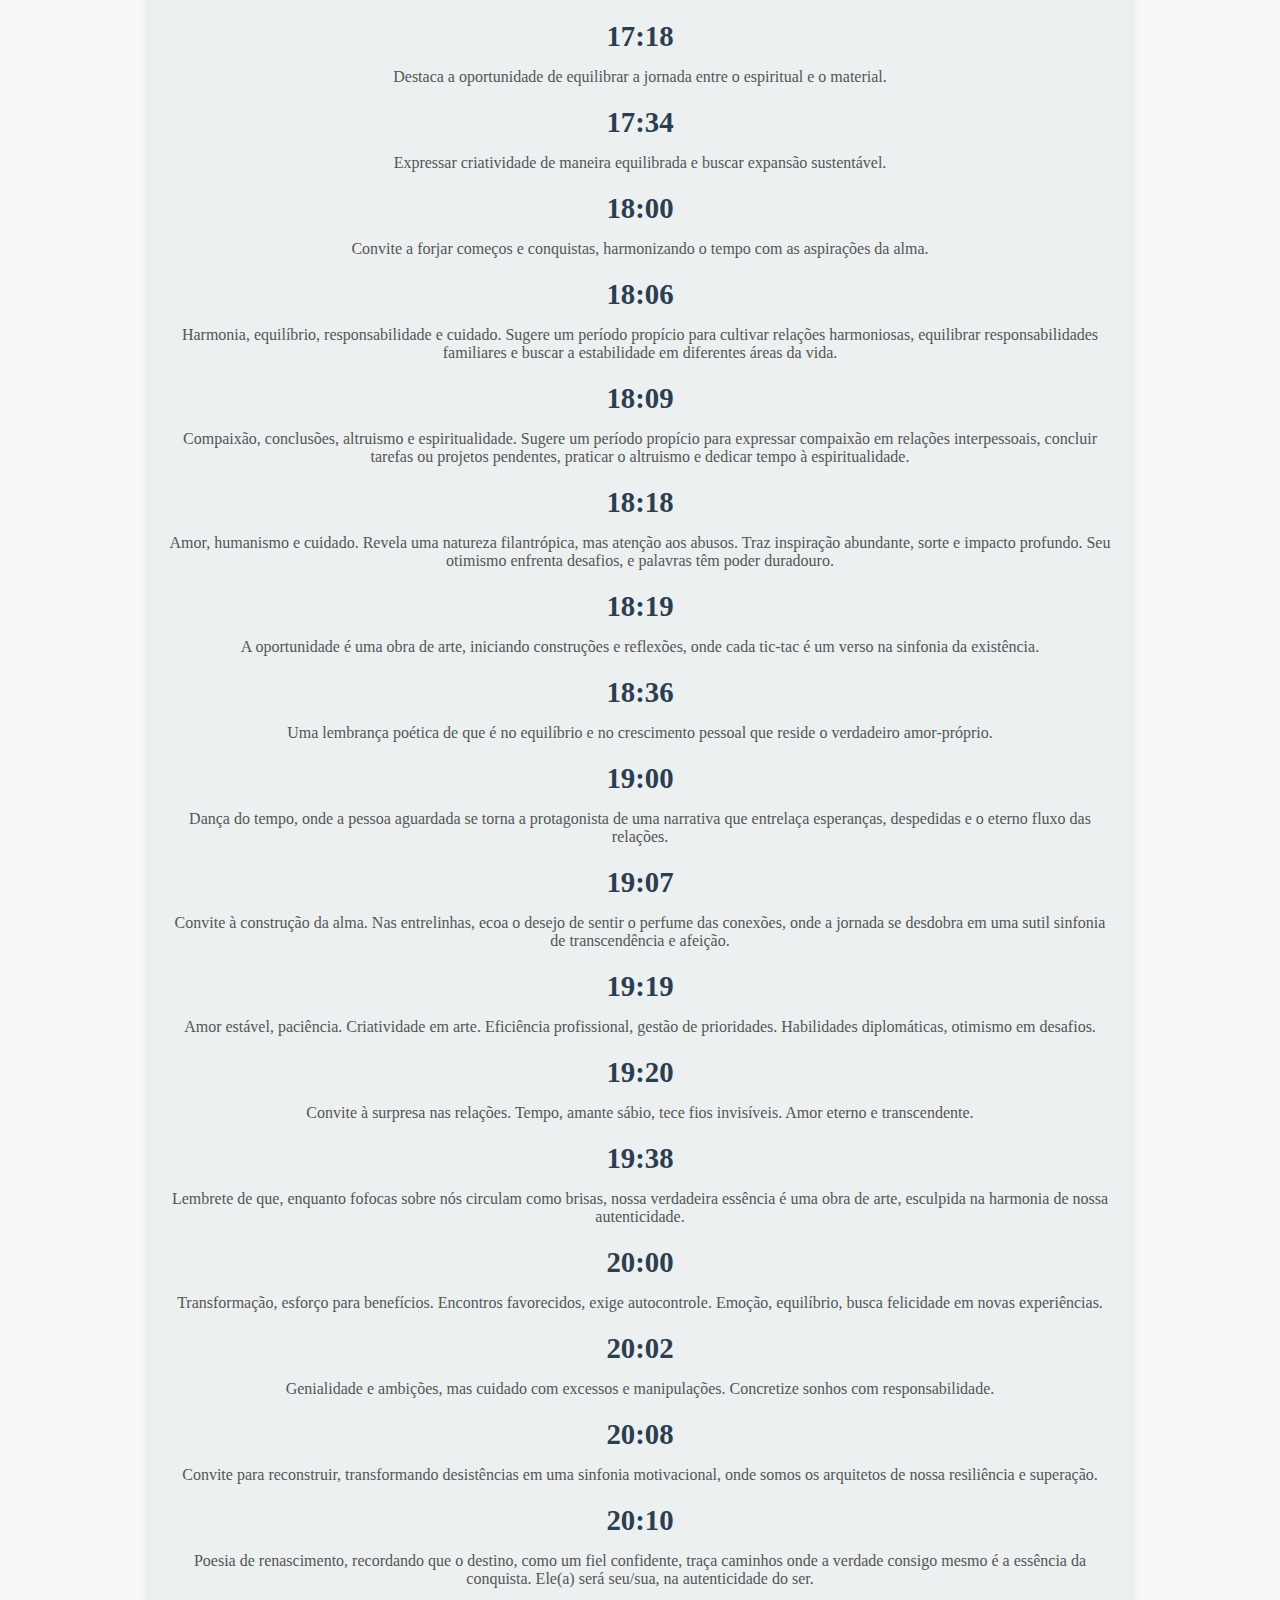
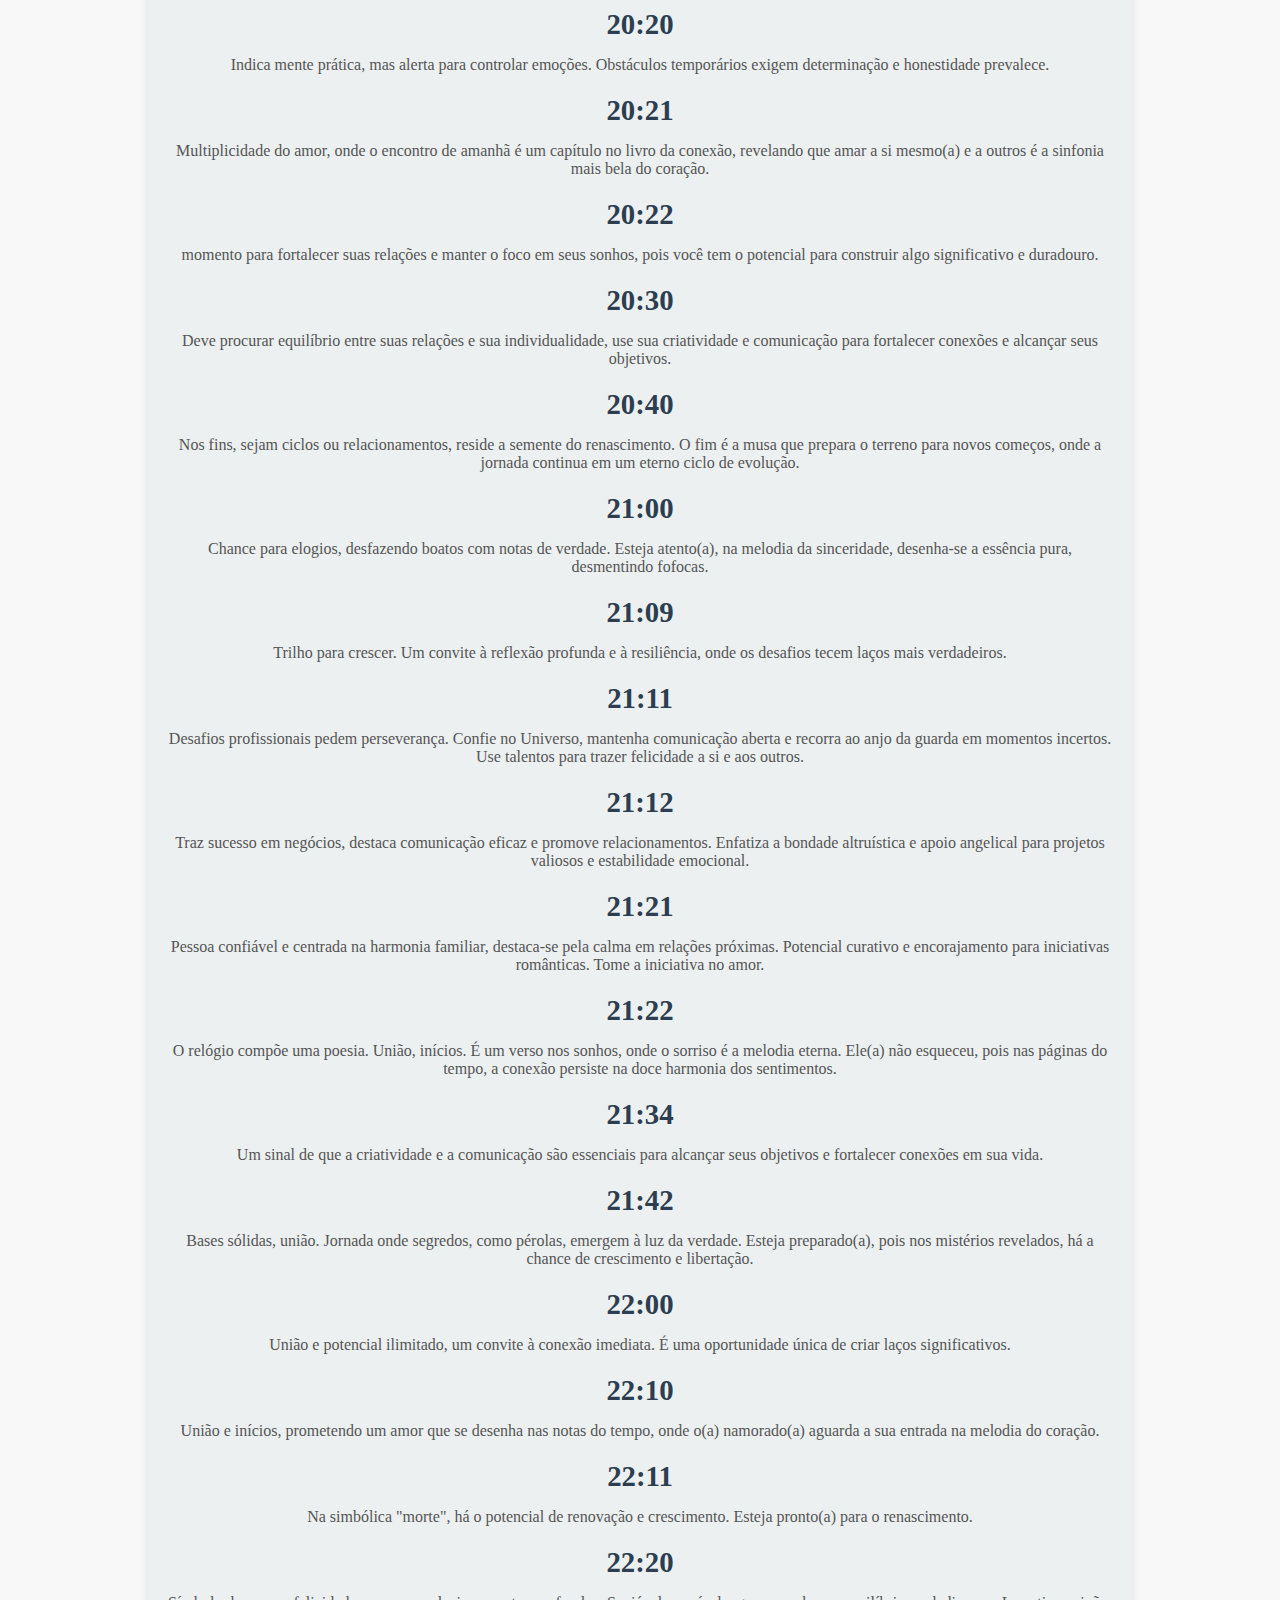
==== commit 30ee8181: "Update index.html" ====
--- a/index.html
+++ b/index.html
@@ -633,6 +633,9 @@
   <h2 id="23:11" class="current-time">23:11</h2>
   <p>Espiritualidade, intuição, análise profunda e busca de conhecimento. Sugere um período propício para a introspecção, aprofundamento espiritual, desenvolvimento da intuição e busca de conhecimento interior.</p>
 
+  <h2 id="23:12" class="current-time">23:12</h2>
+  <p>Simboliza transformação, sucesso e equilíbrio, incentivando você a confiar no seu potencial e agir com sabedoria.</p>
+
    <h2 id="23:14" class="current-time">23:14</h2>
   <p>Mudanças positivas, onde a criatividade e a comunicação serão essenciais para manter o equilíbrio e avançar rumo aos seus objetivos.</p>
       
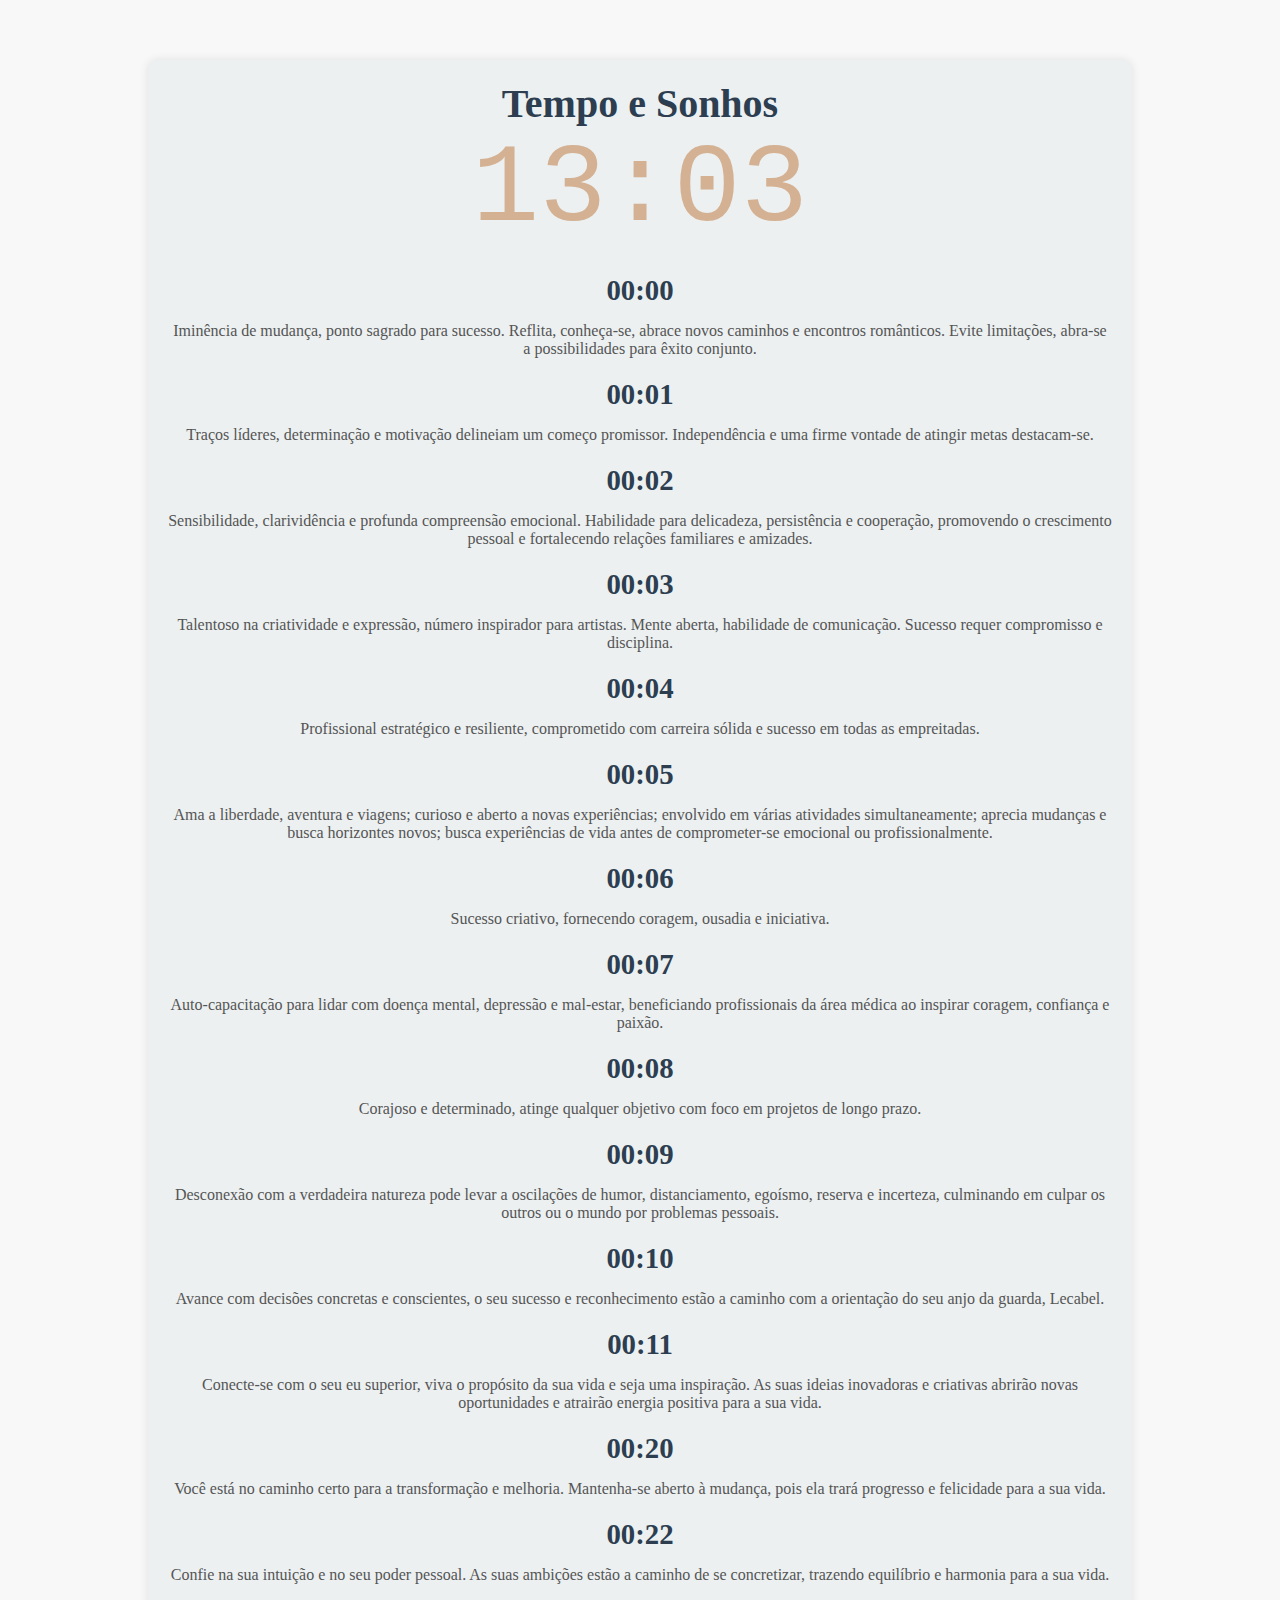
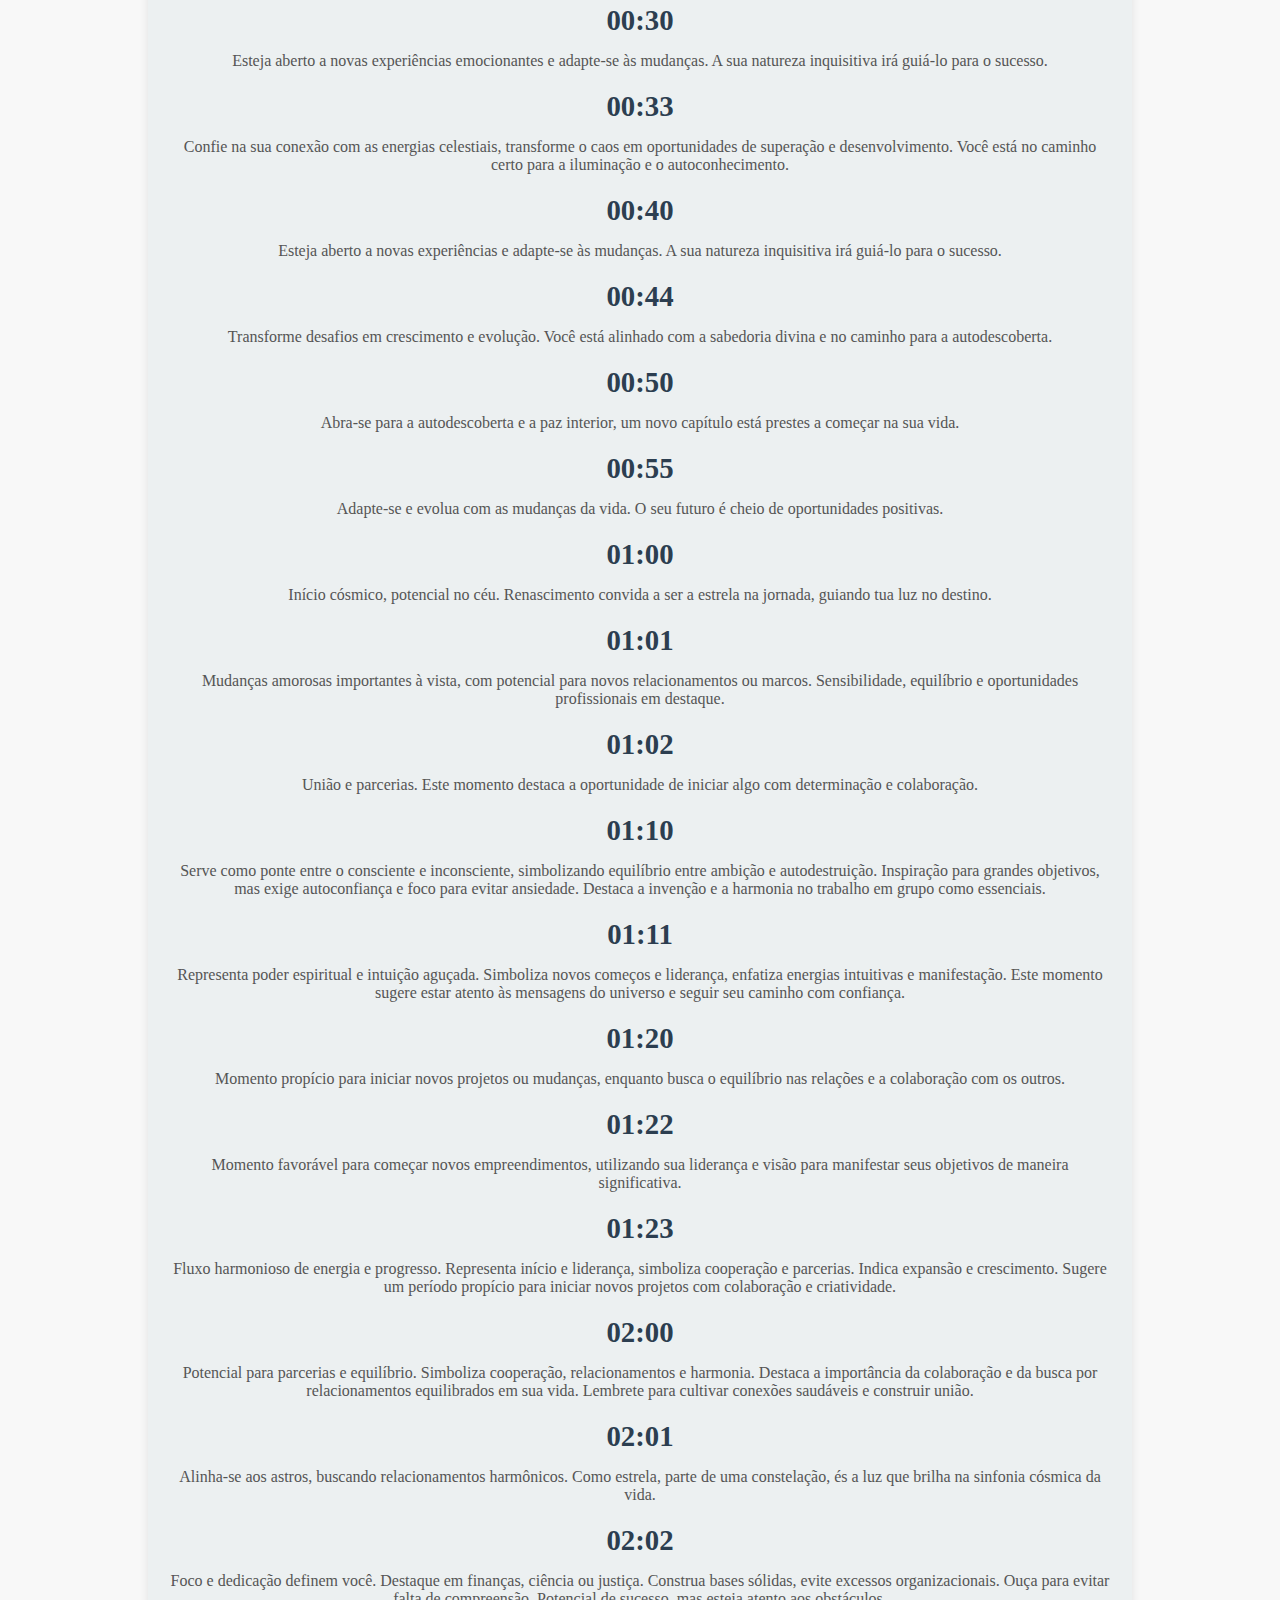
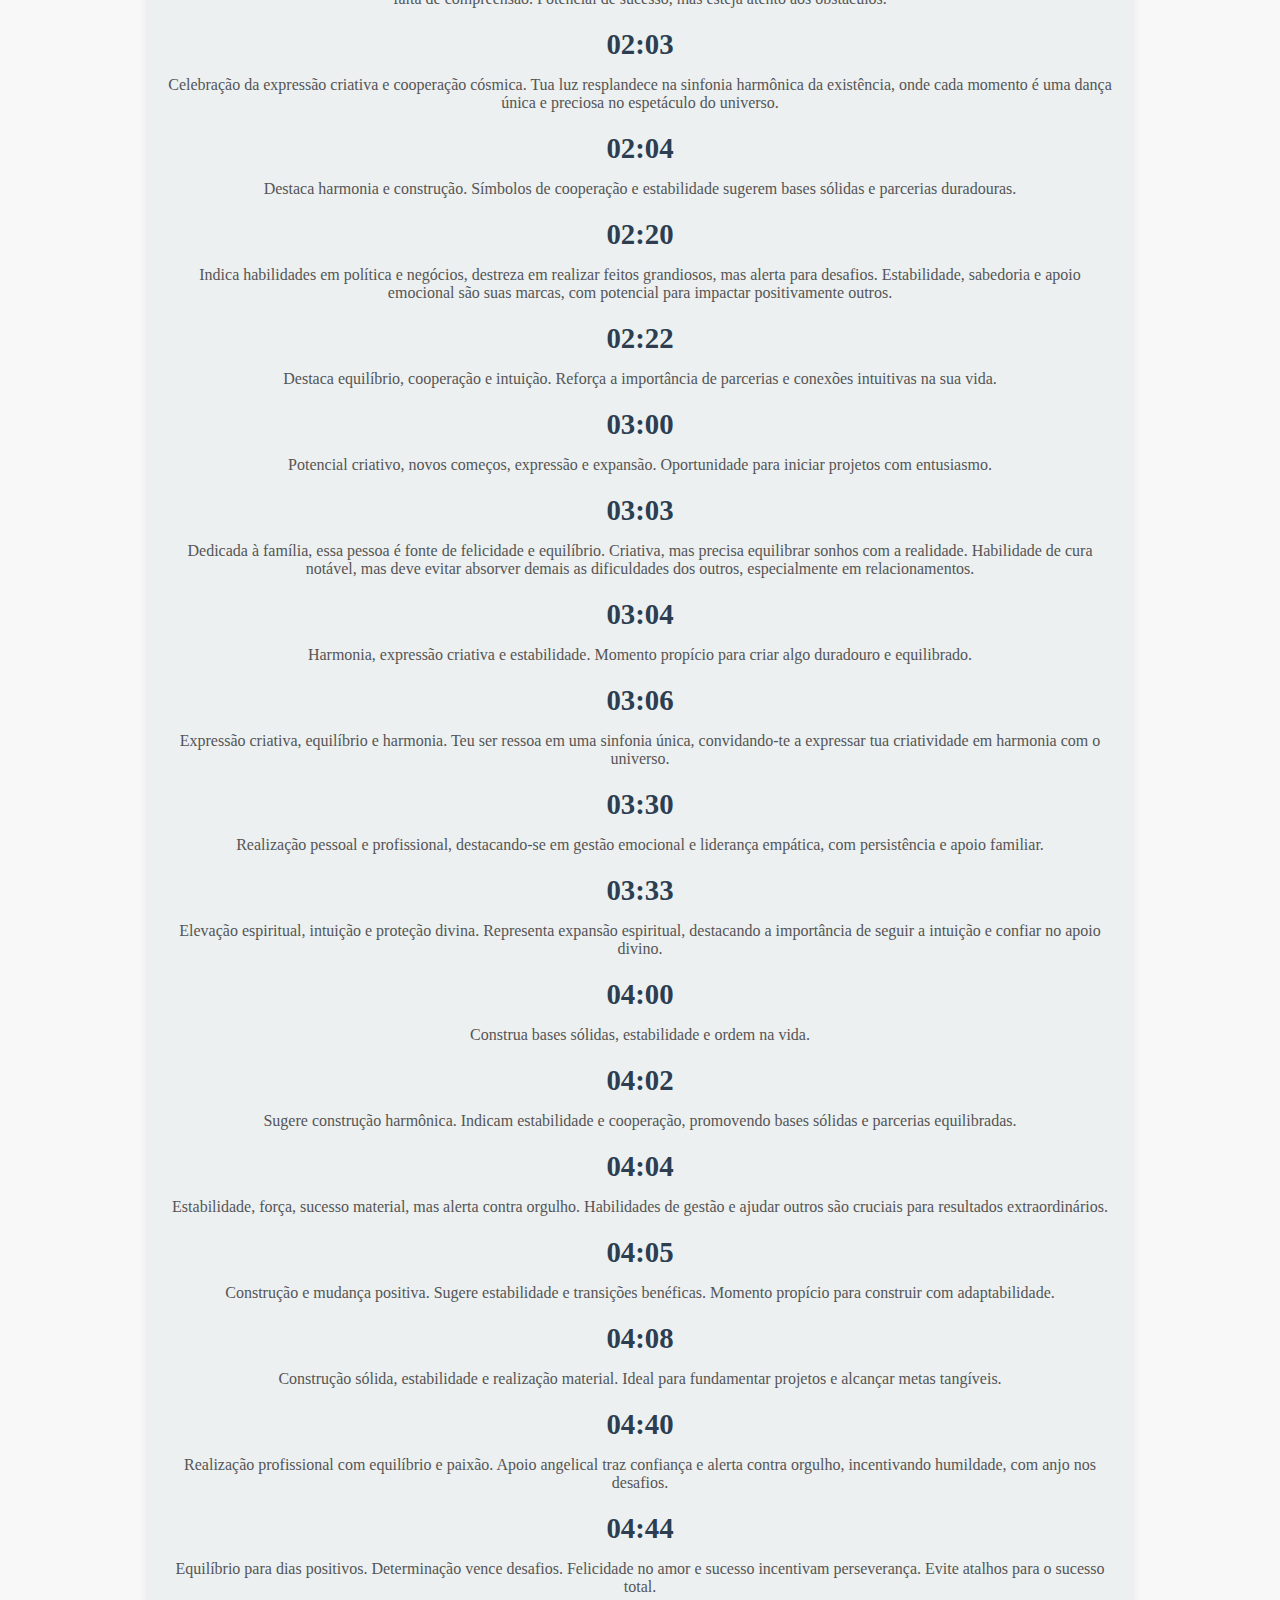
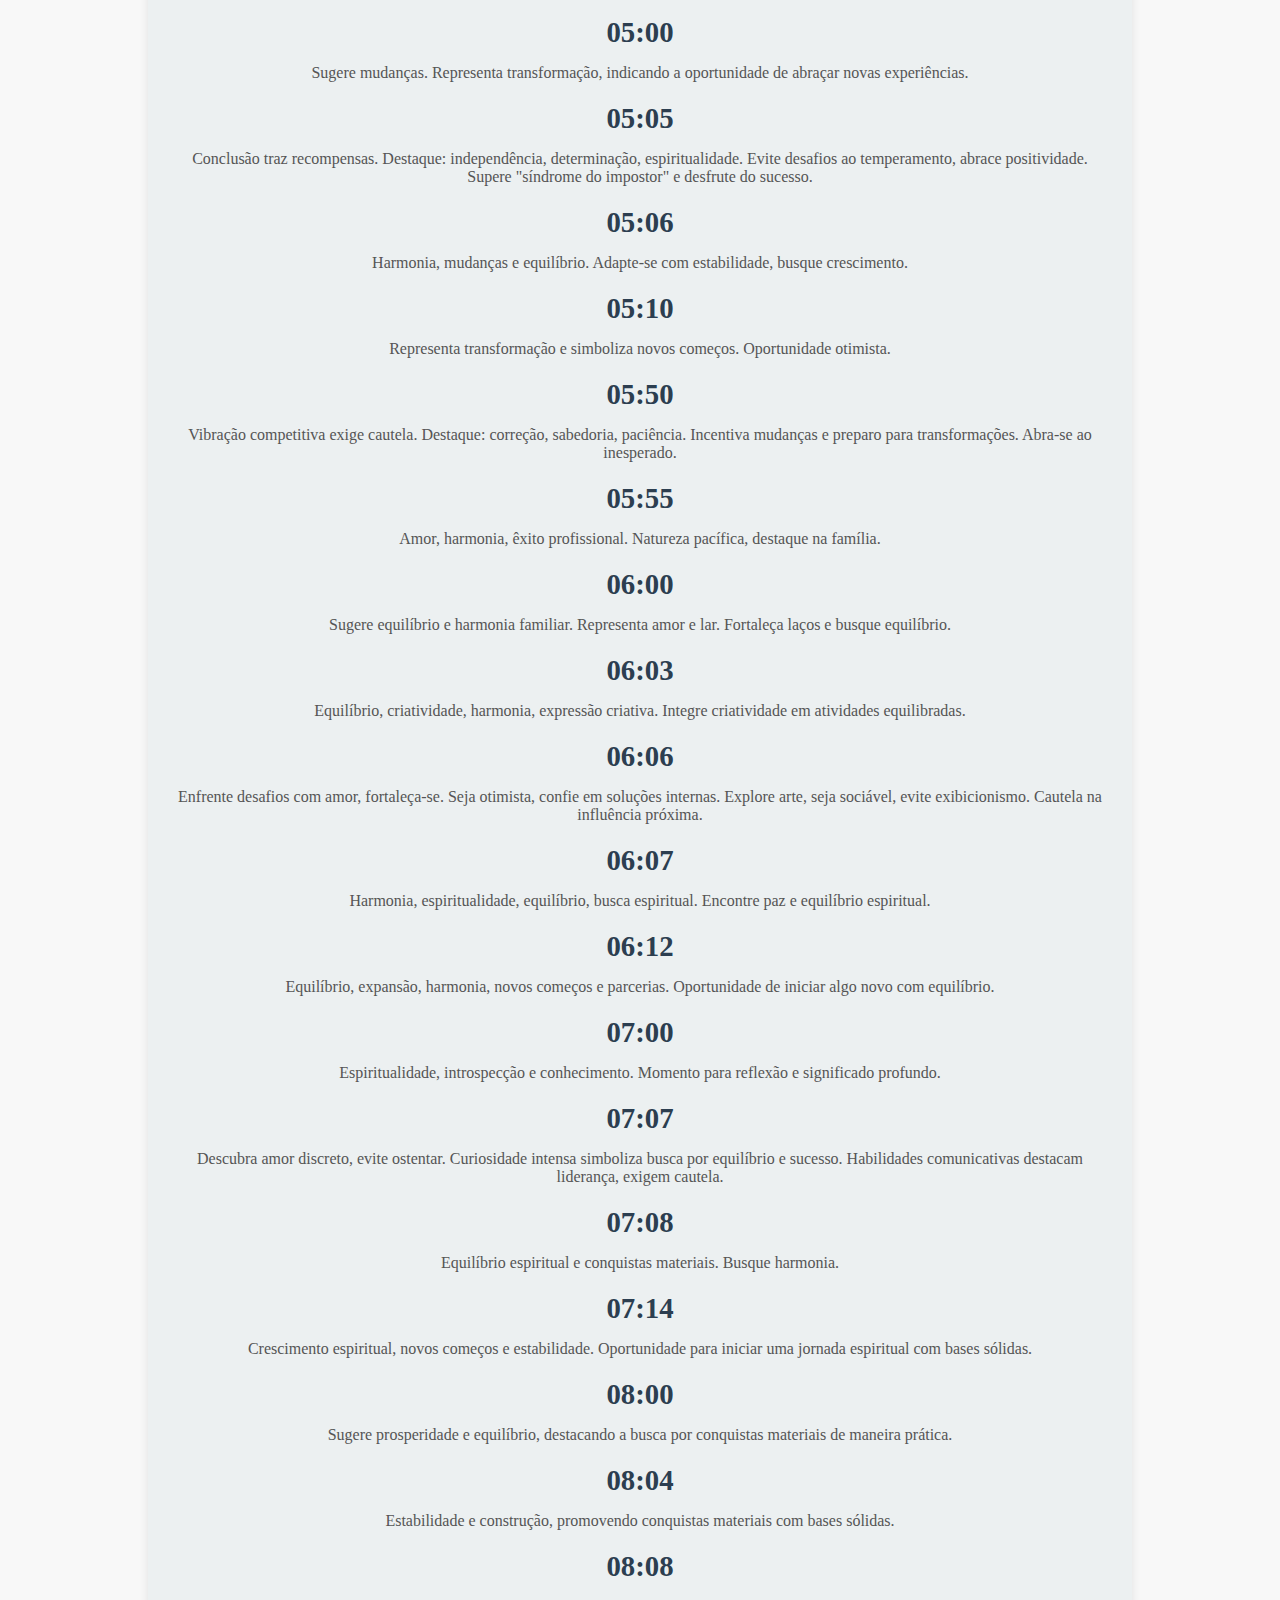
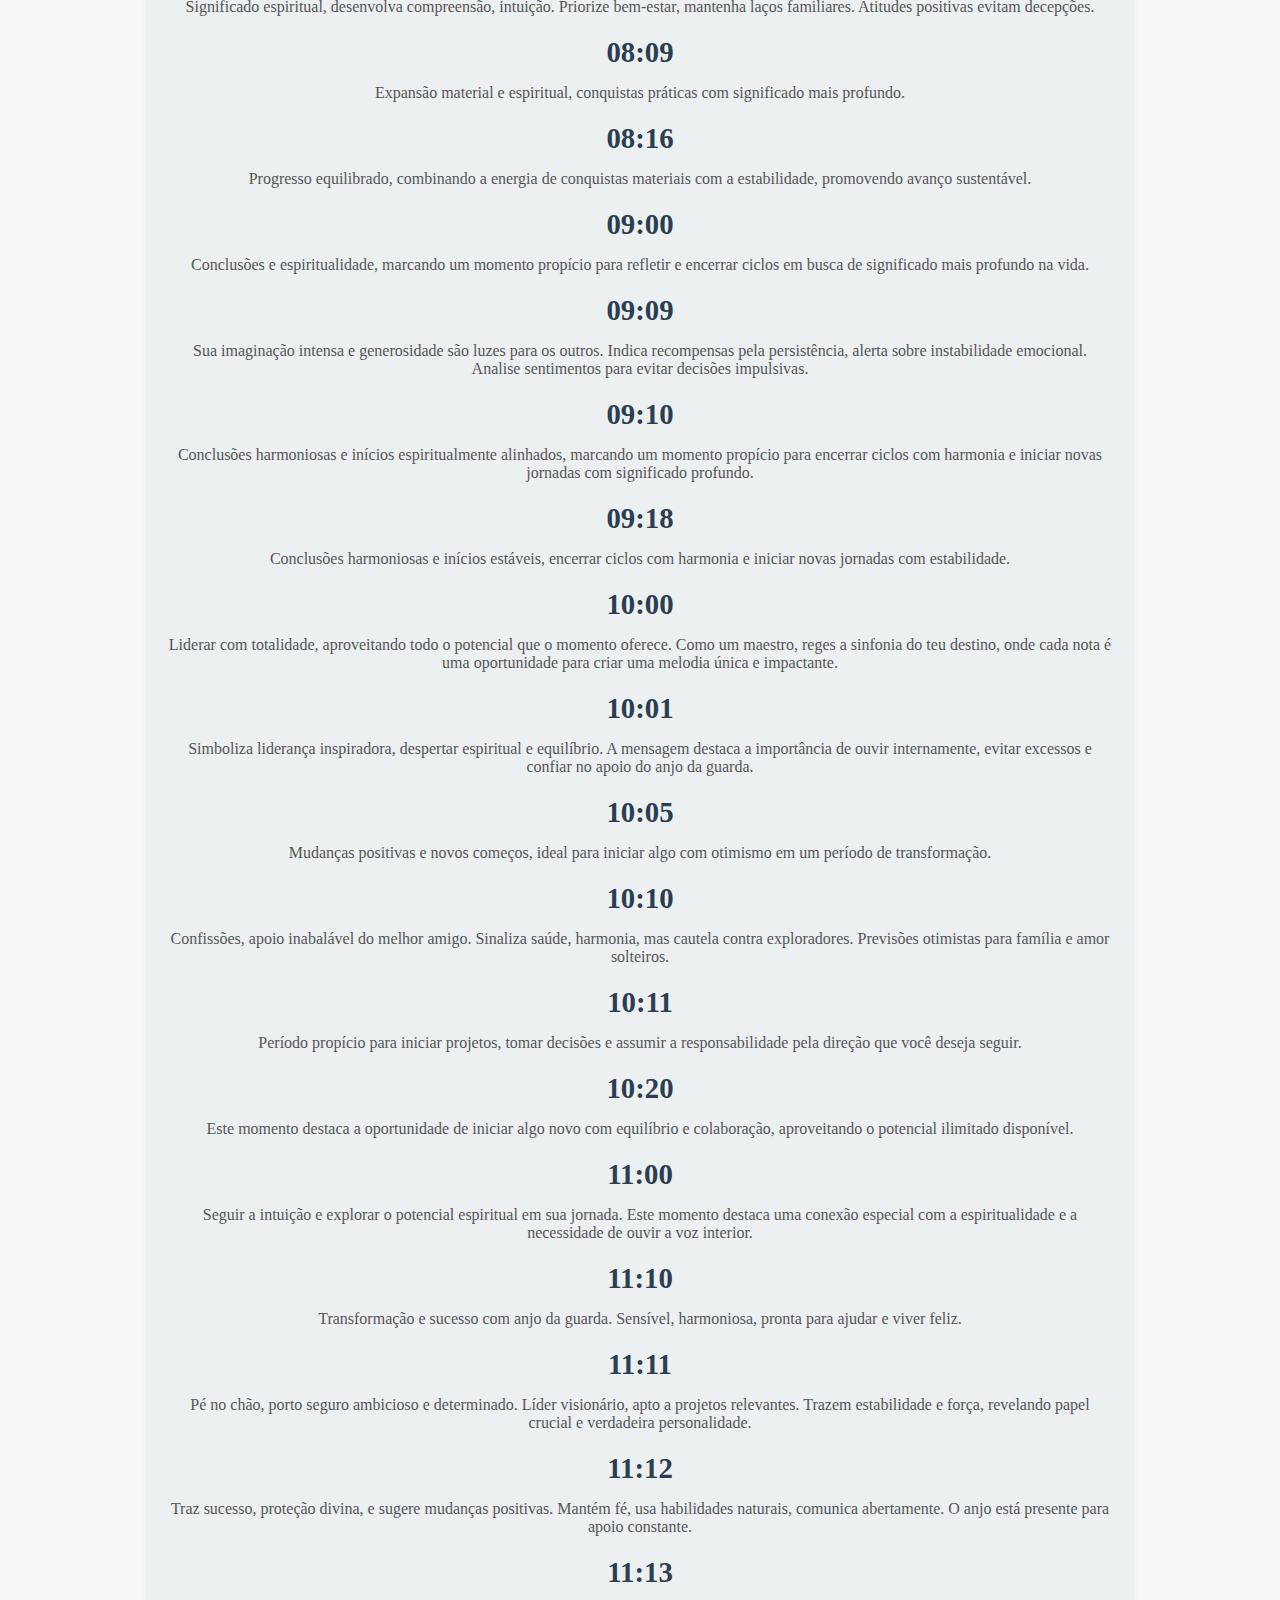
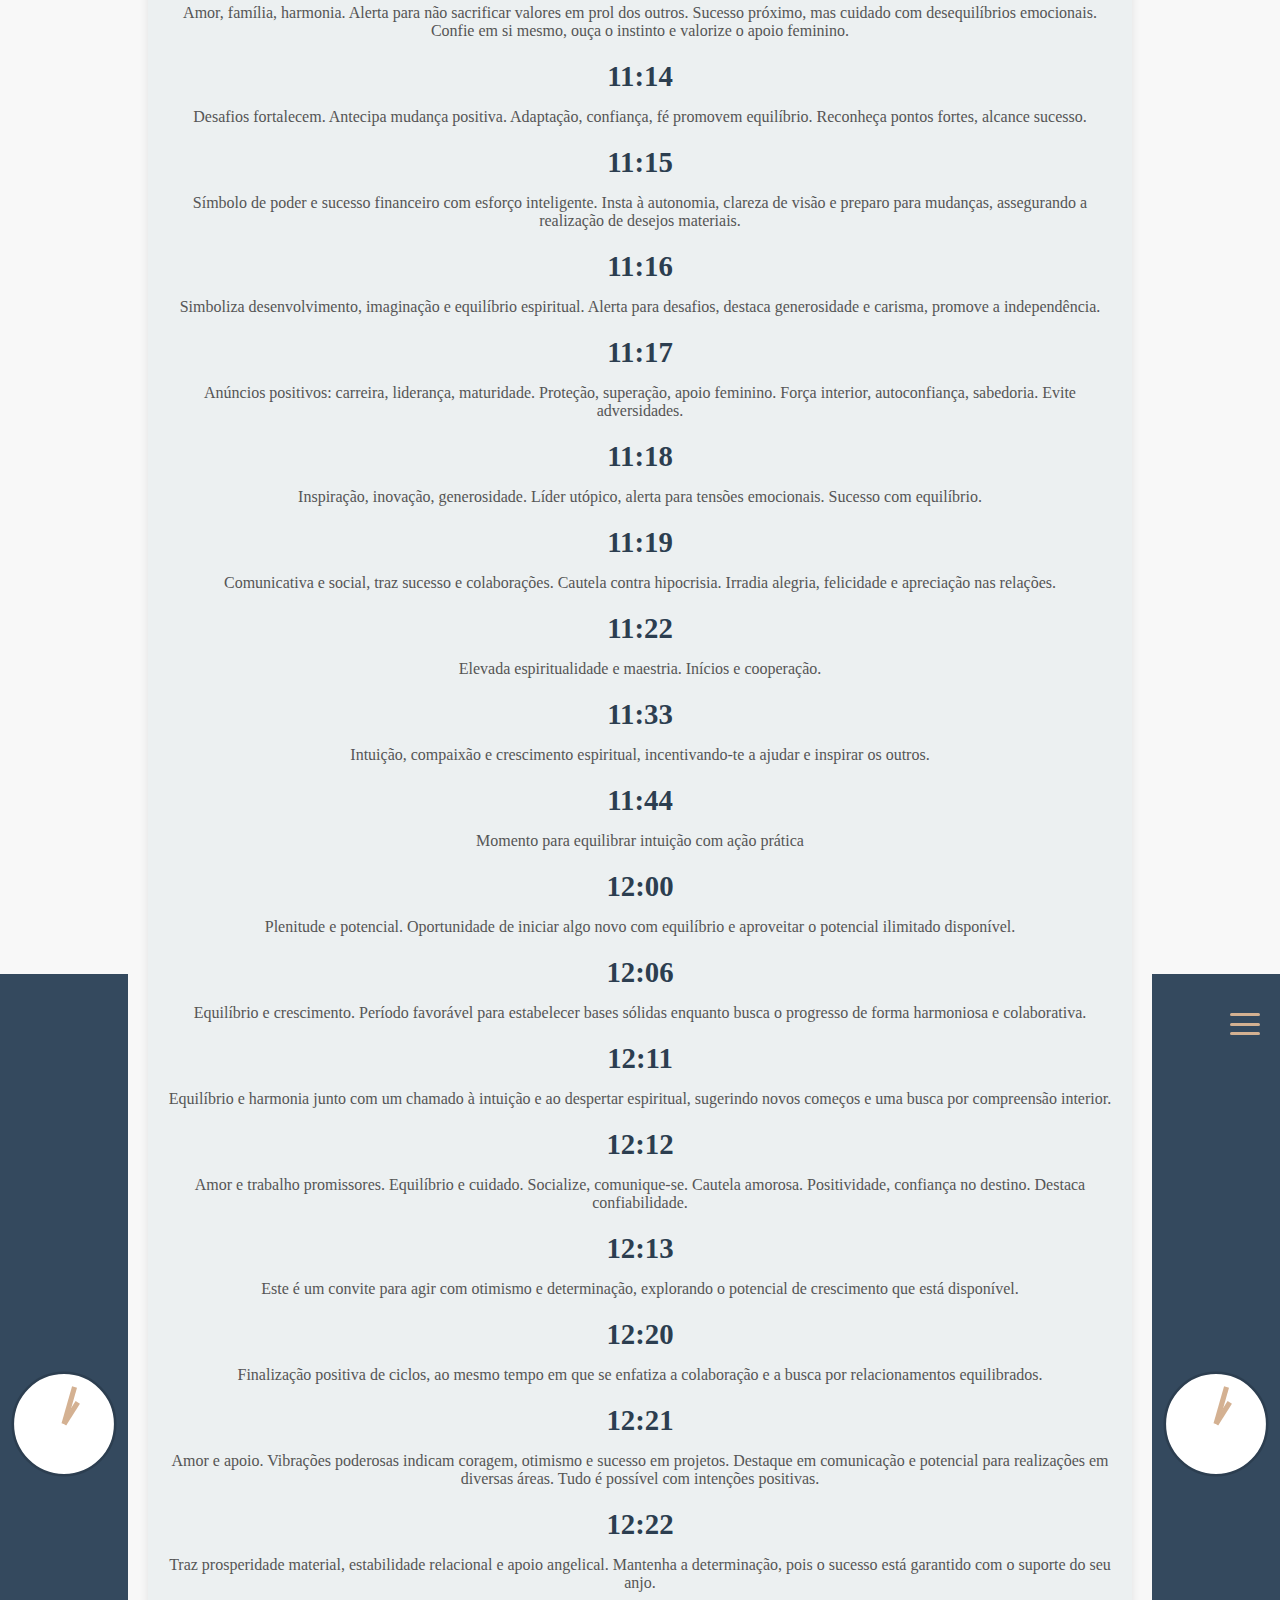
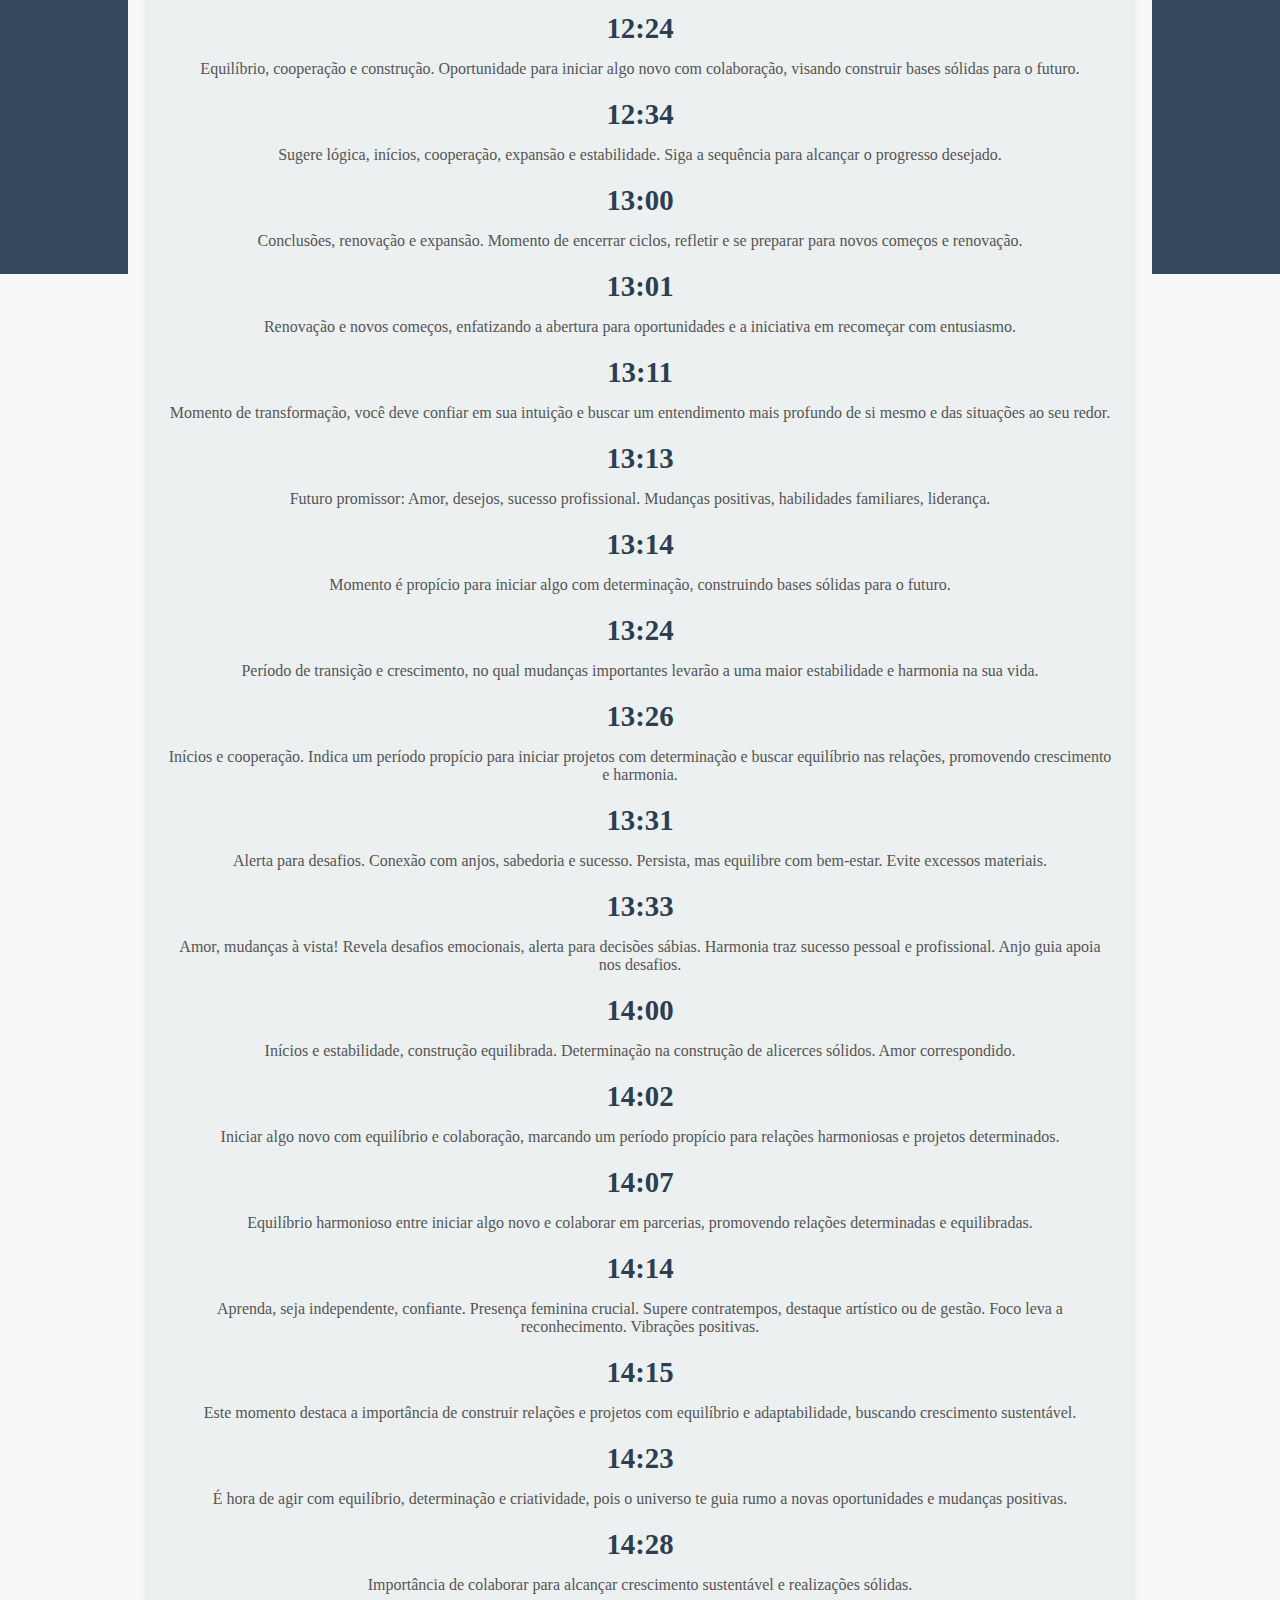
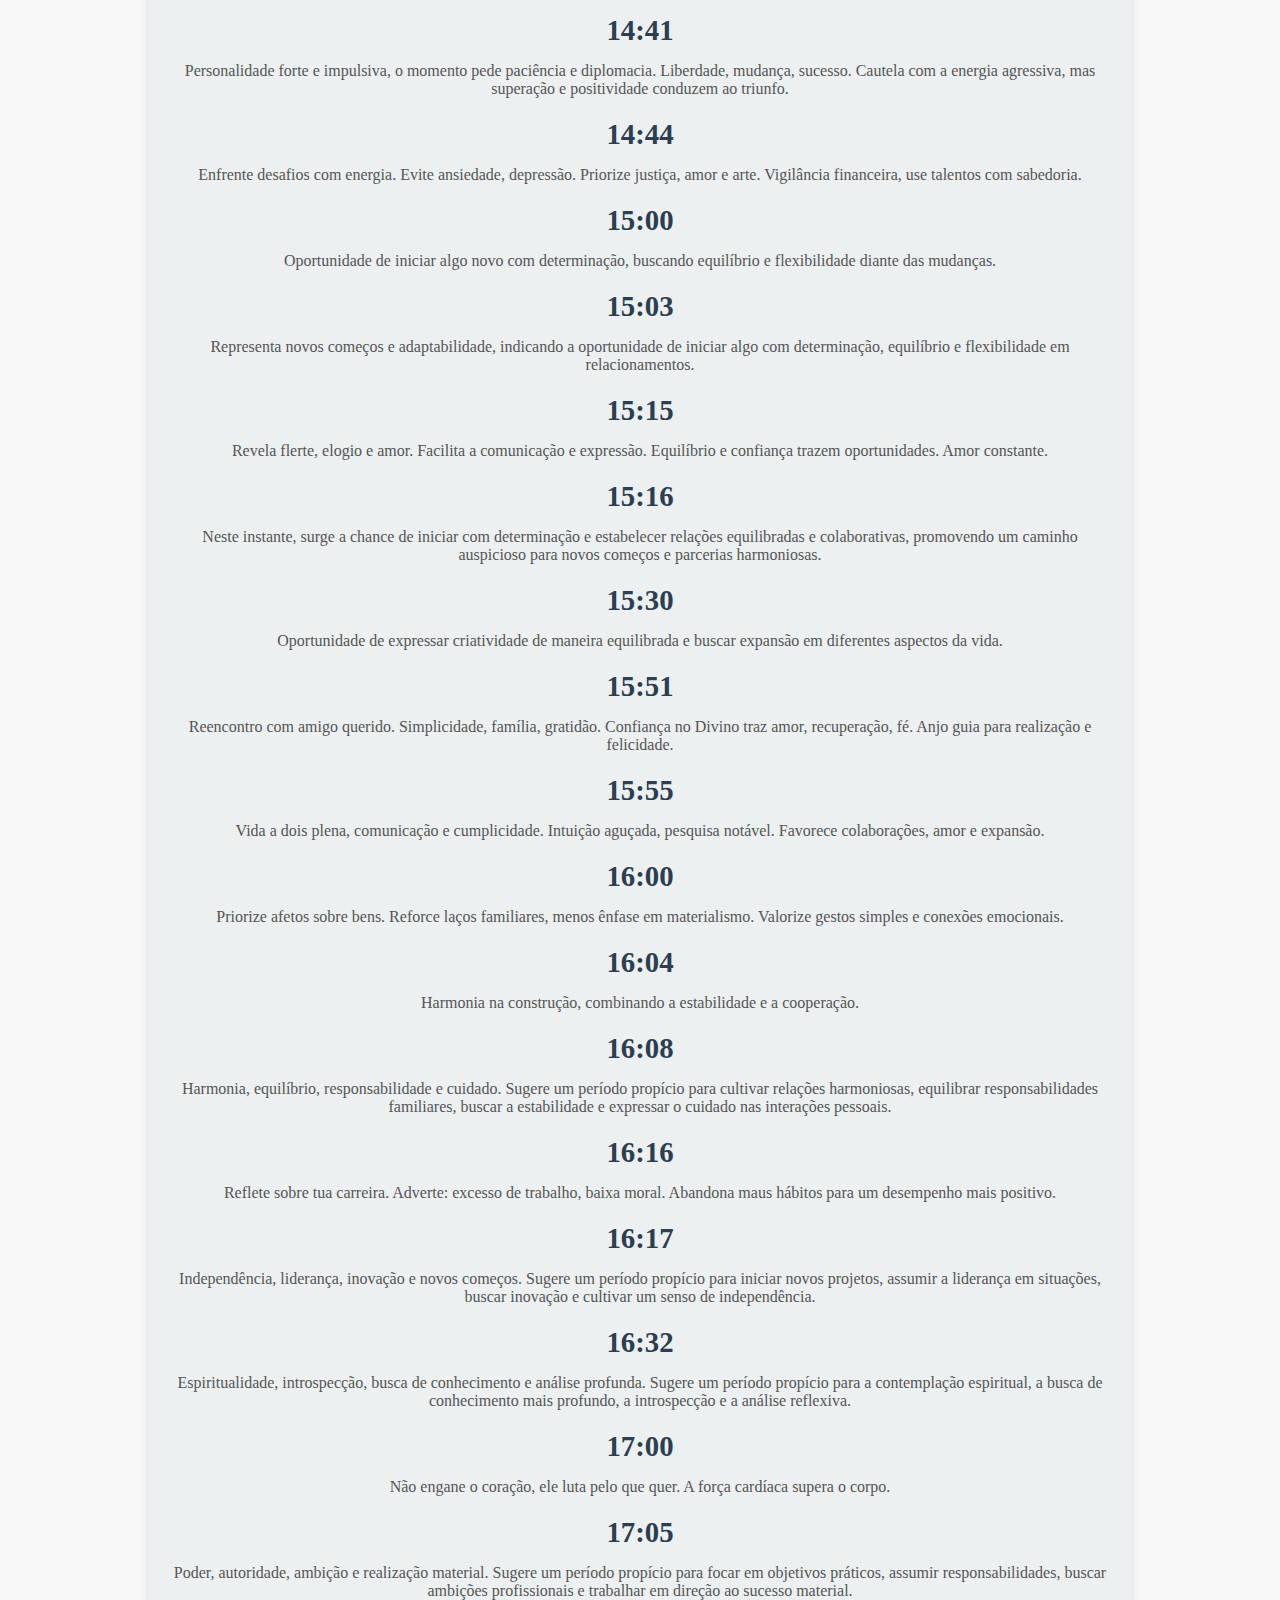
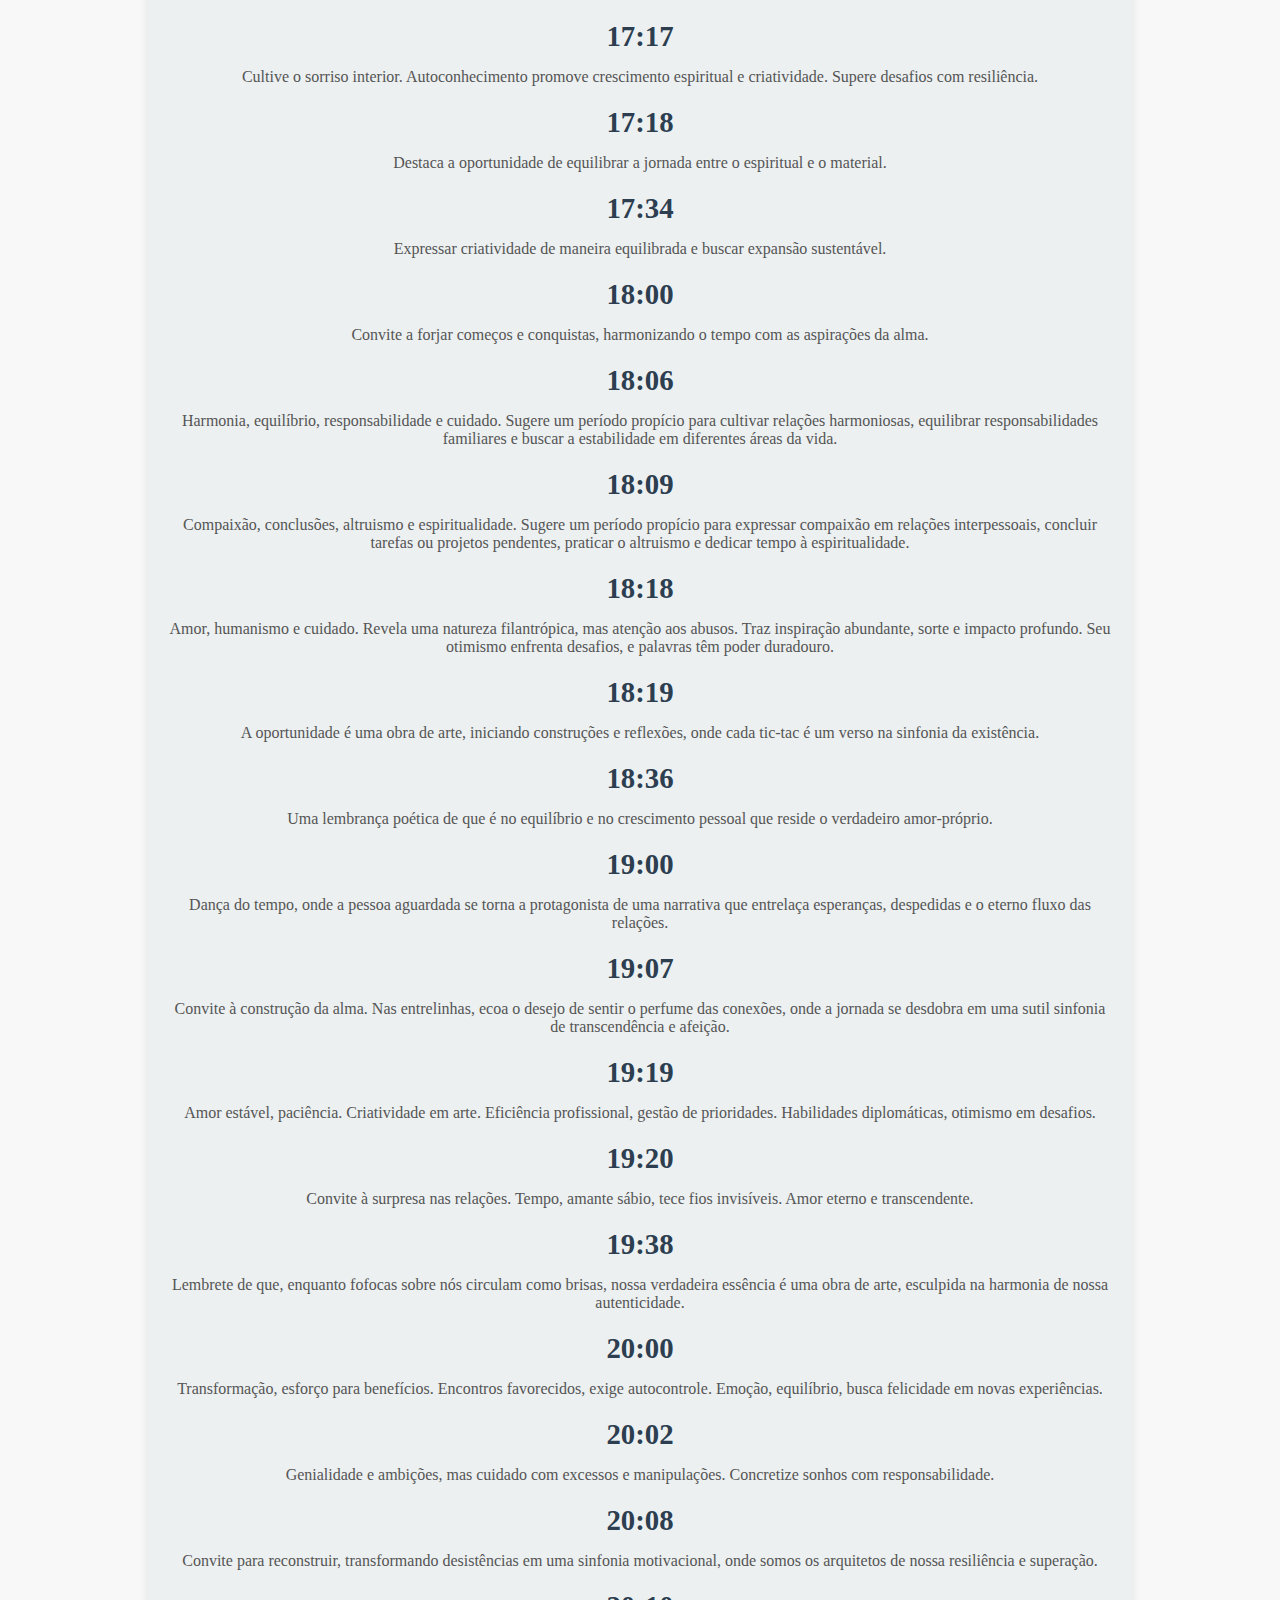
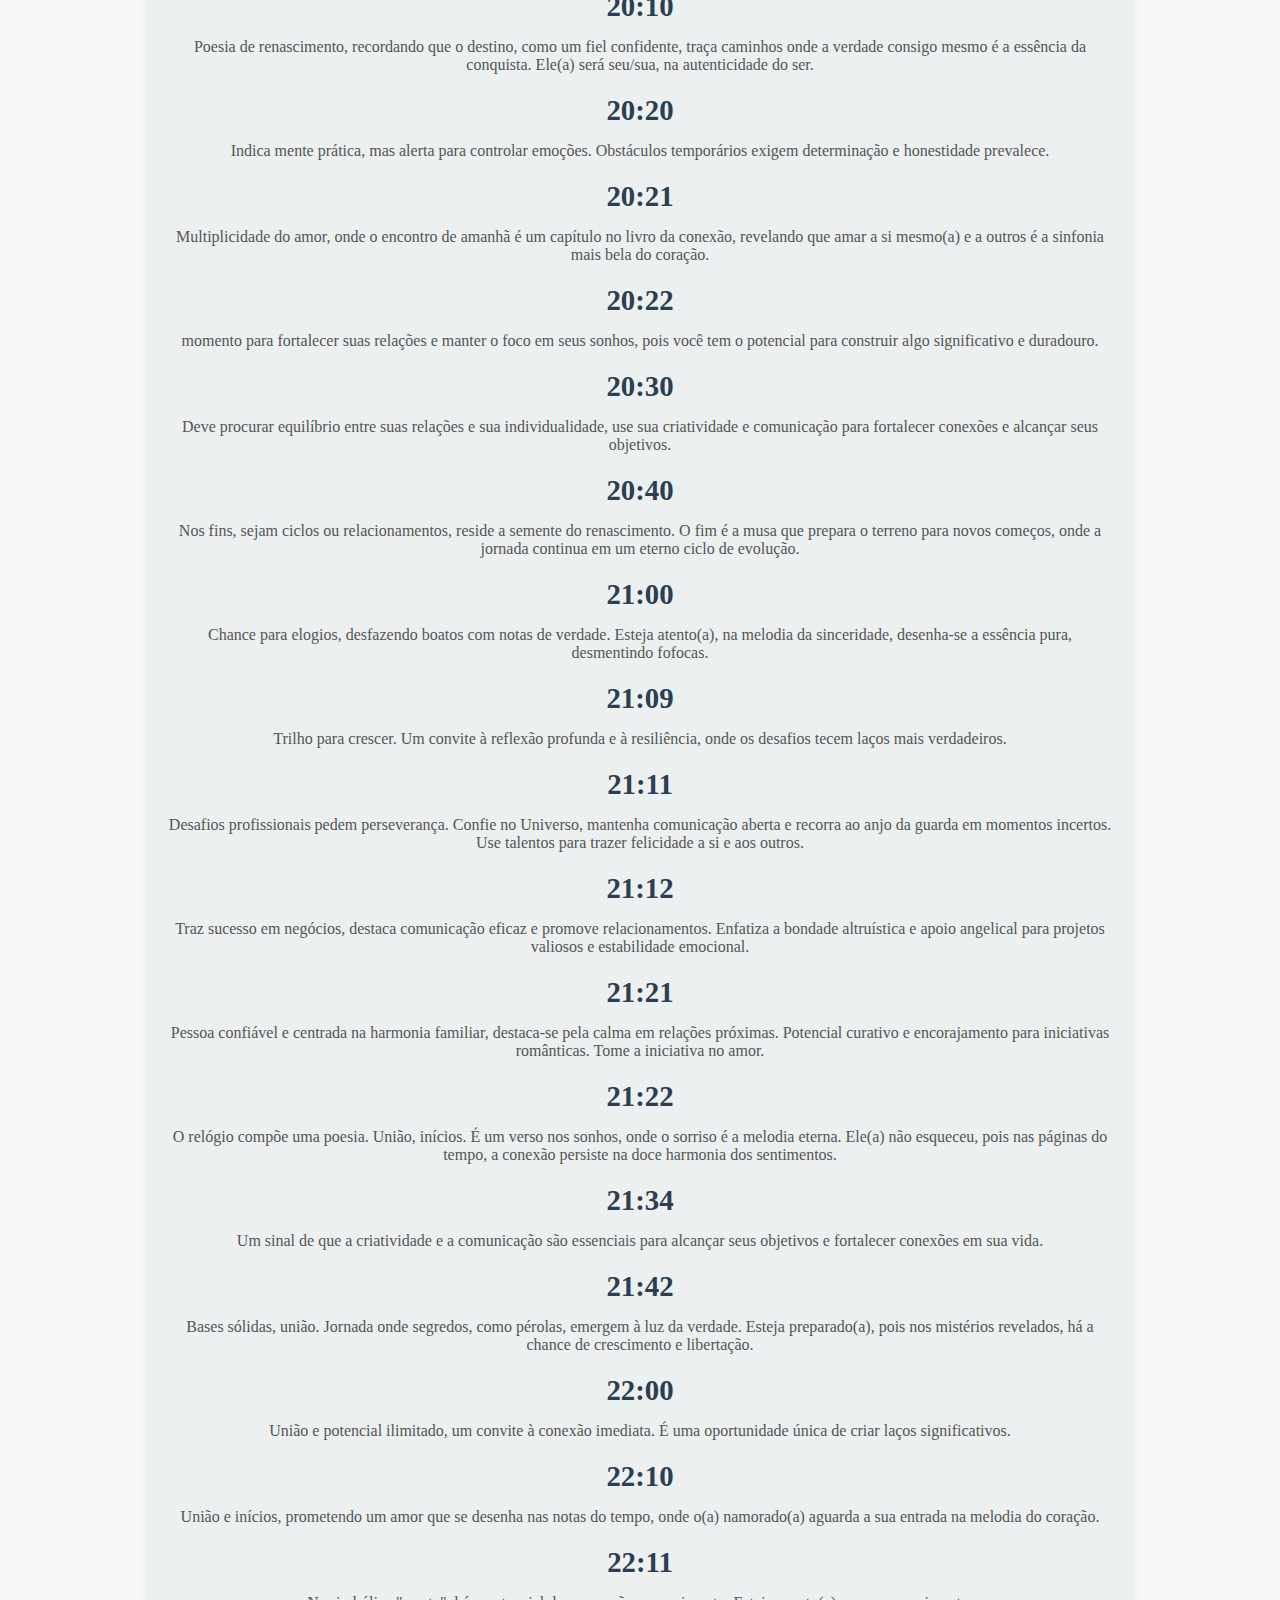
==== commit 842cf383: "Update index.html" ====
--- a/index.html
+++ b/index.html
@@ -432,6 +432,9 @@
   <h2 id="14:15" class="current-time">14:15</h2>
   <p>Este momento destaca a importância de construir relações e projetos com equilíbrio e adaptabilidade, buscando crescimento sustentável.</p>
 
+  <h2 id="14:23" class="current-time">14:23</h2>
+  <p>É hora de agir com equilíbrio, determinação e criatividade, pois o universo te guia rumo a novas oportunidades e mudanças positivas.</p>
+
   <h2 id="14:28" class="current-time">14:28</h2>
   <p>Importância de colaborar para alcançar crescimento sustentável e realizações sólidas.</p>
 
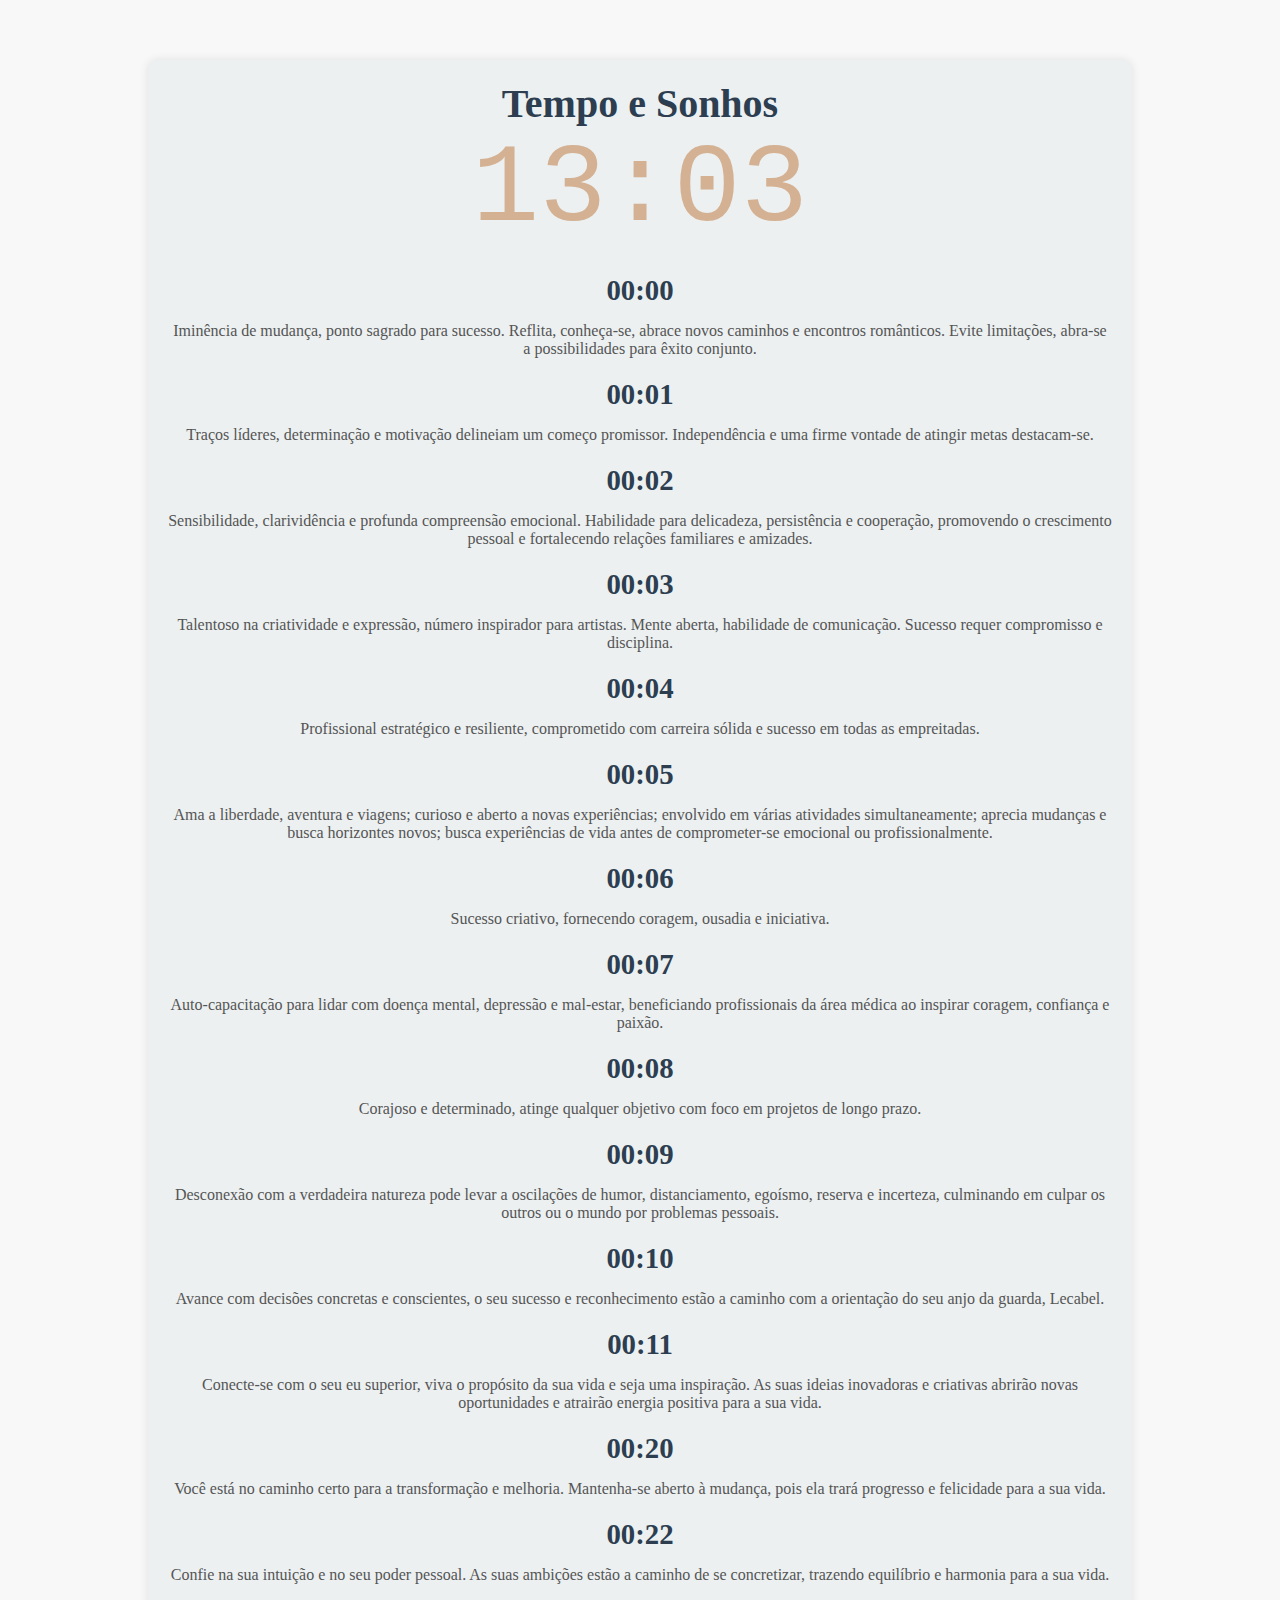
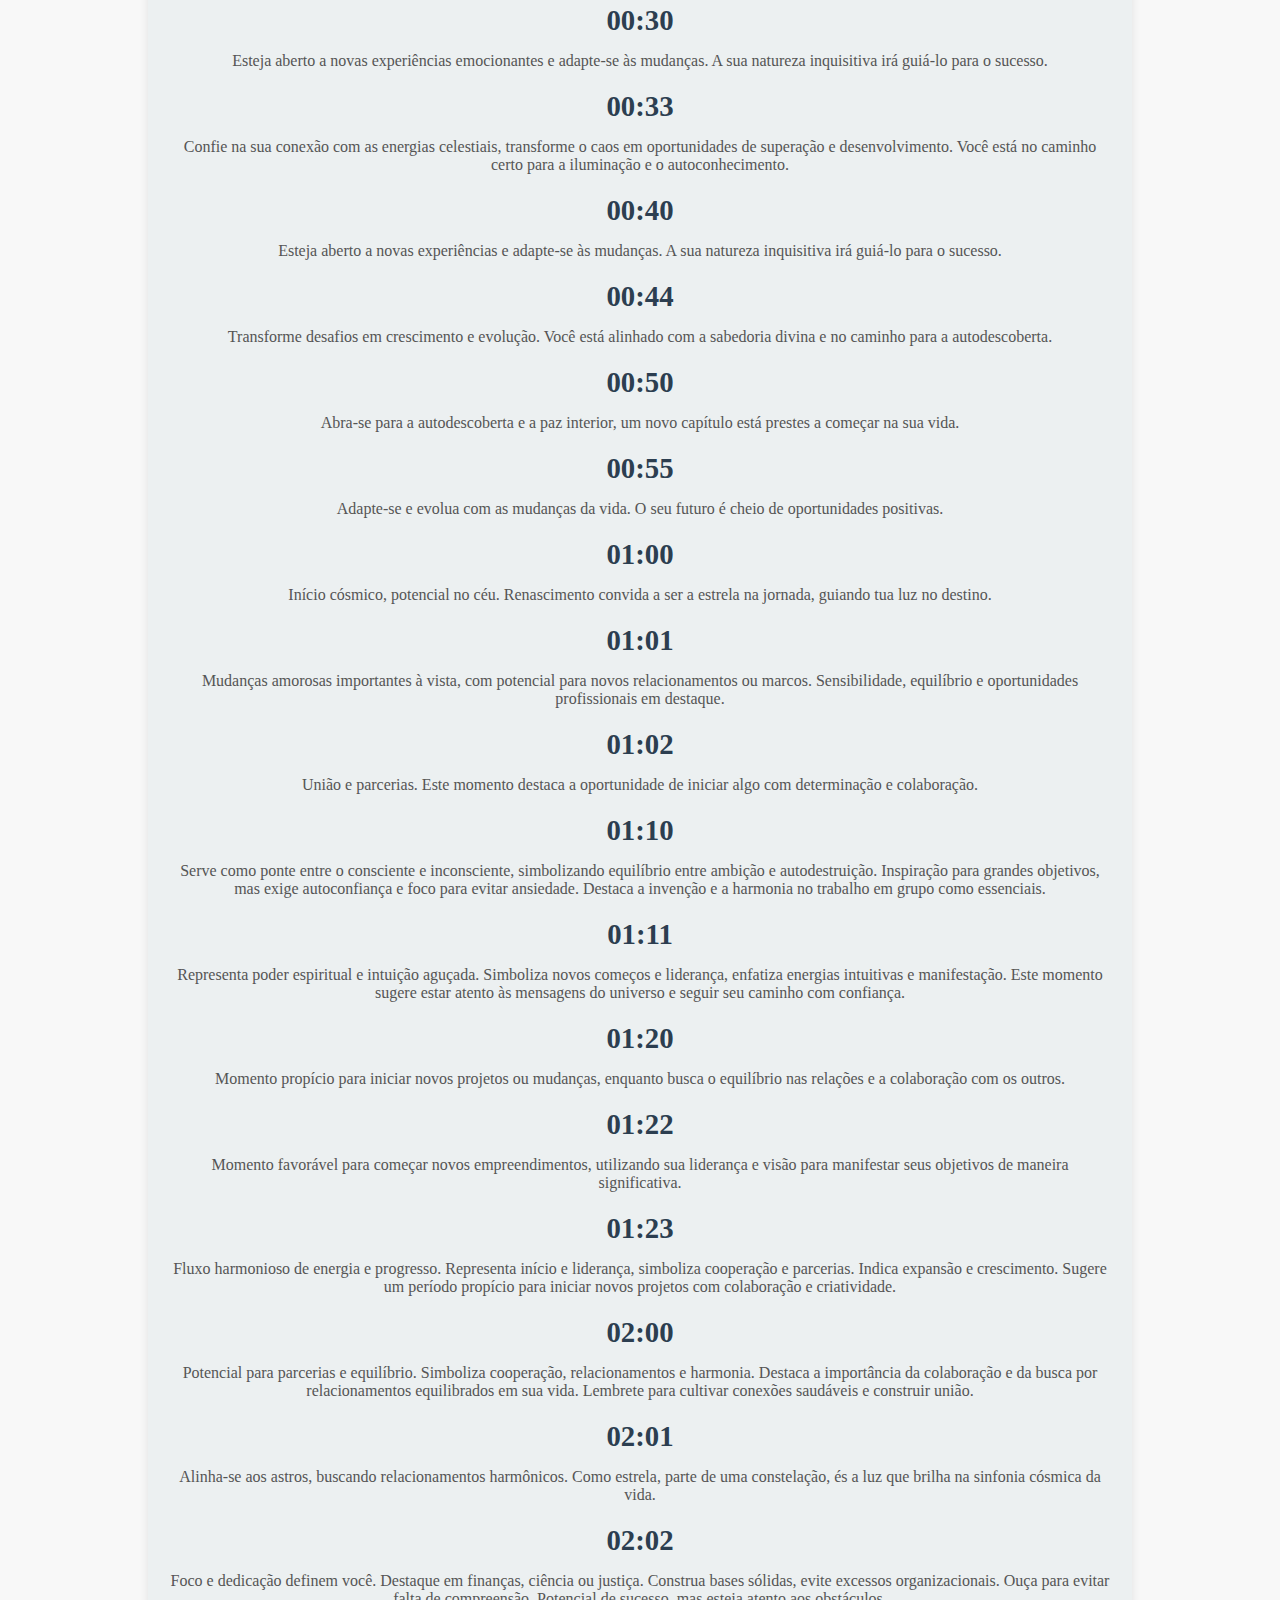
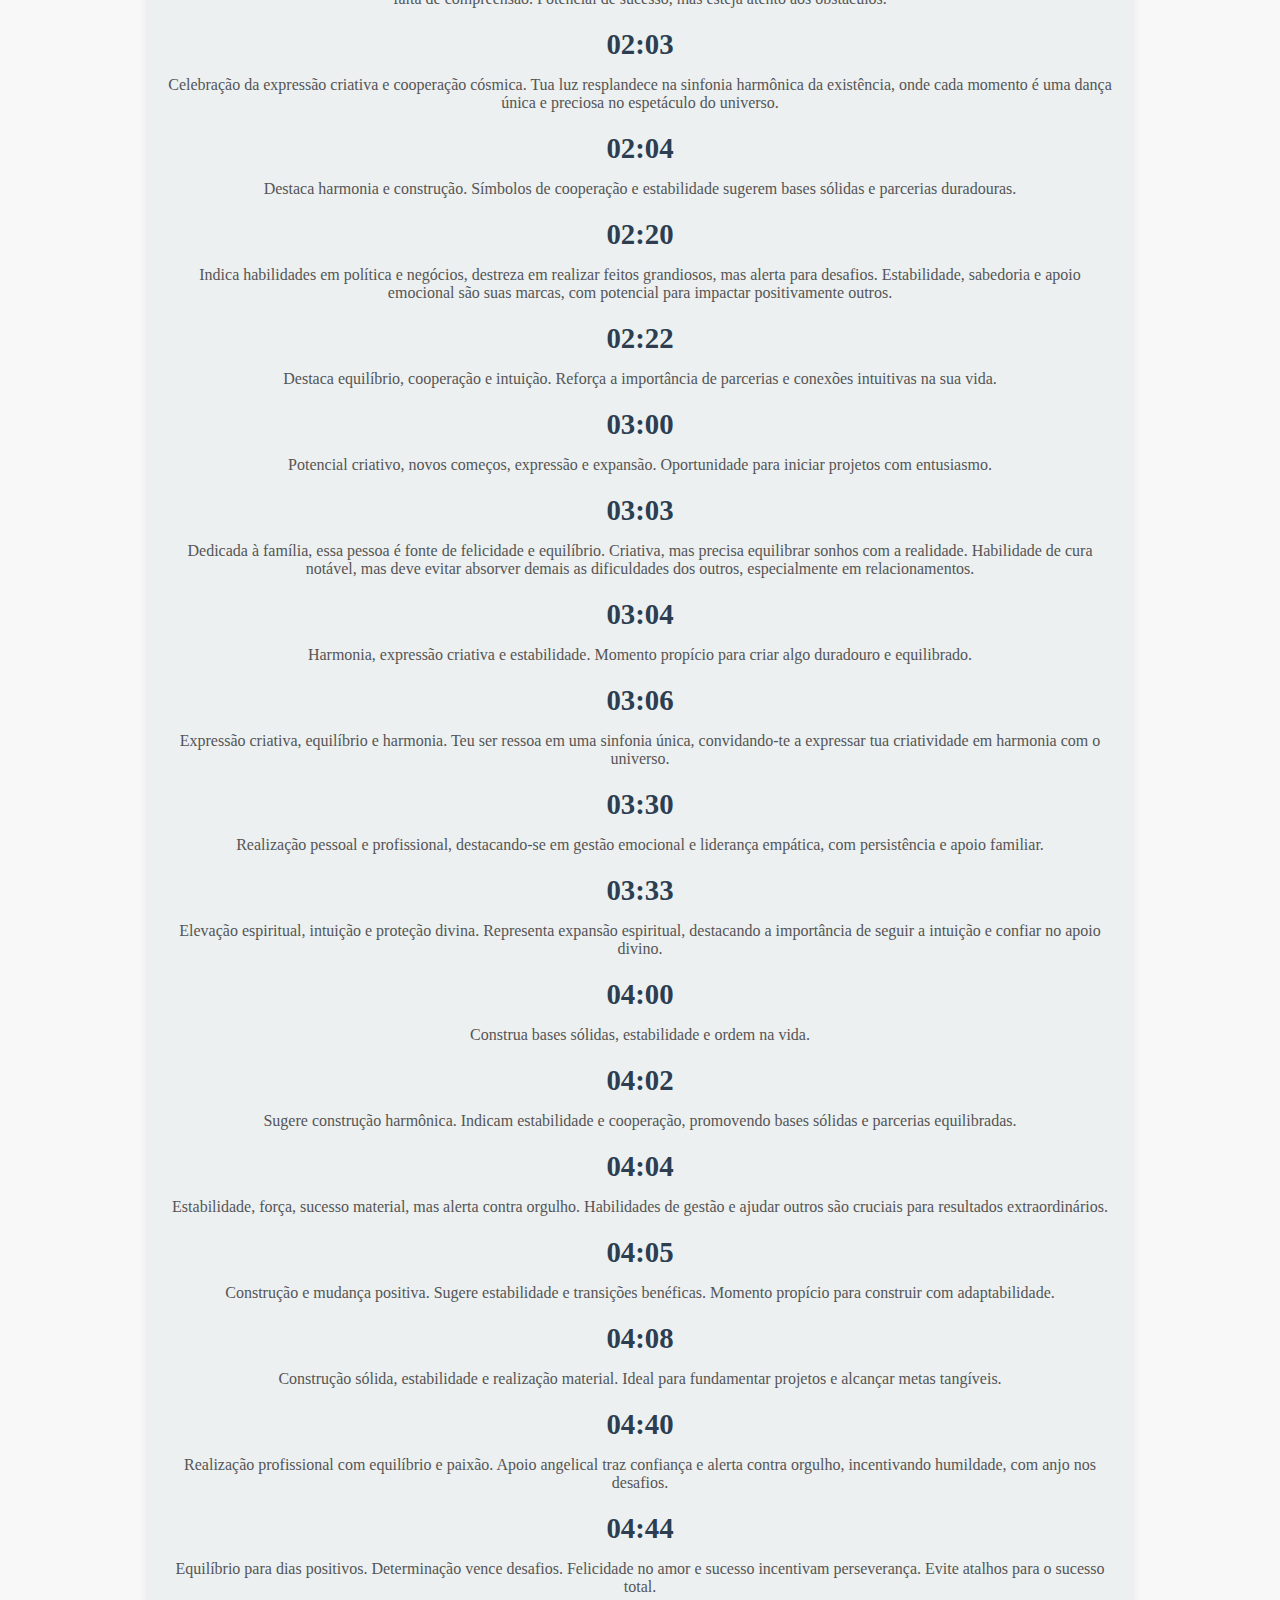
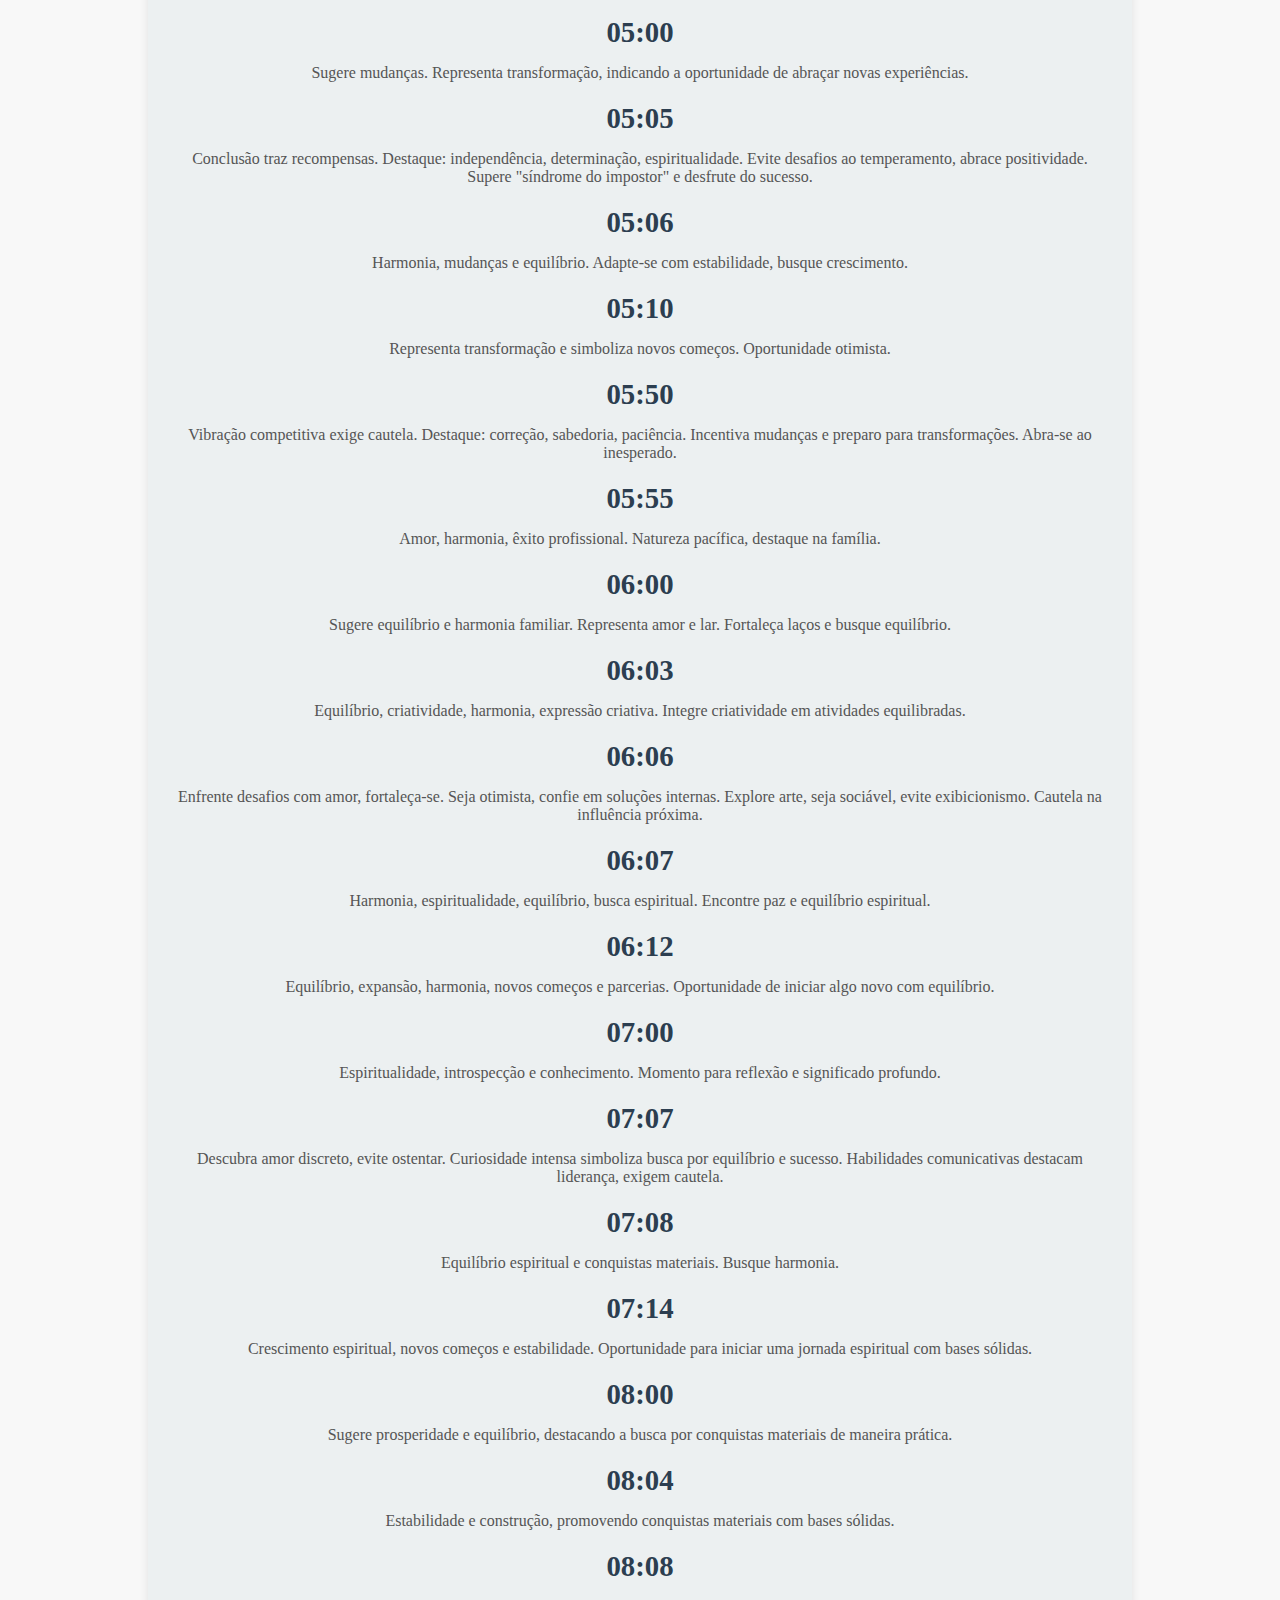
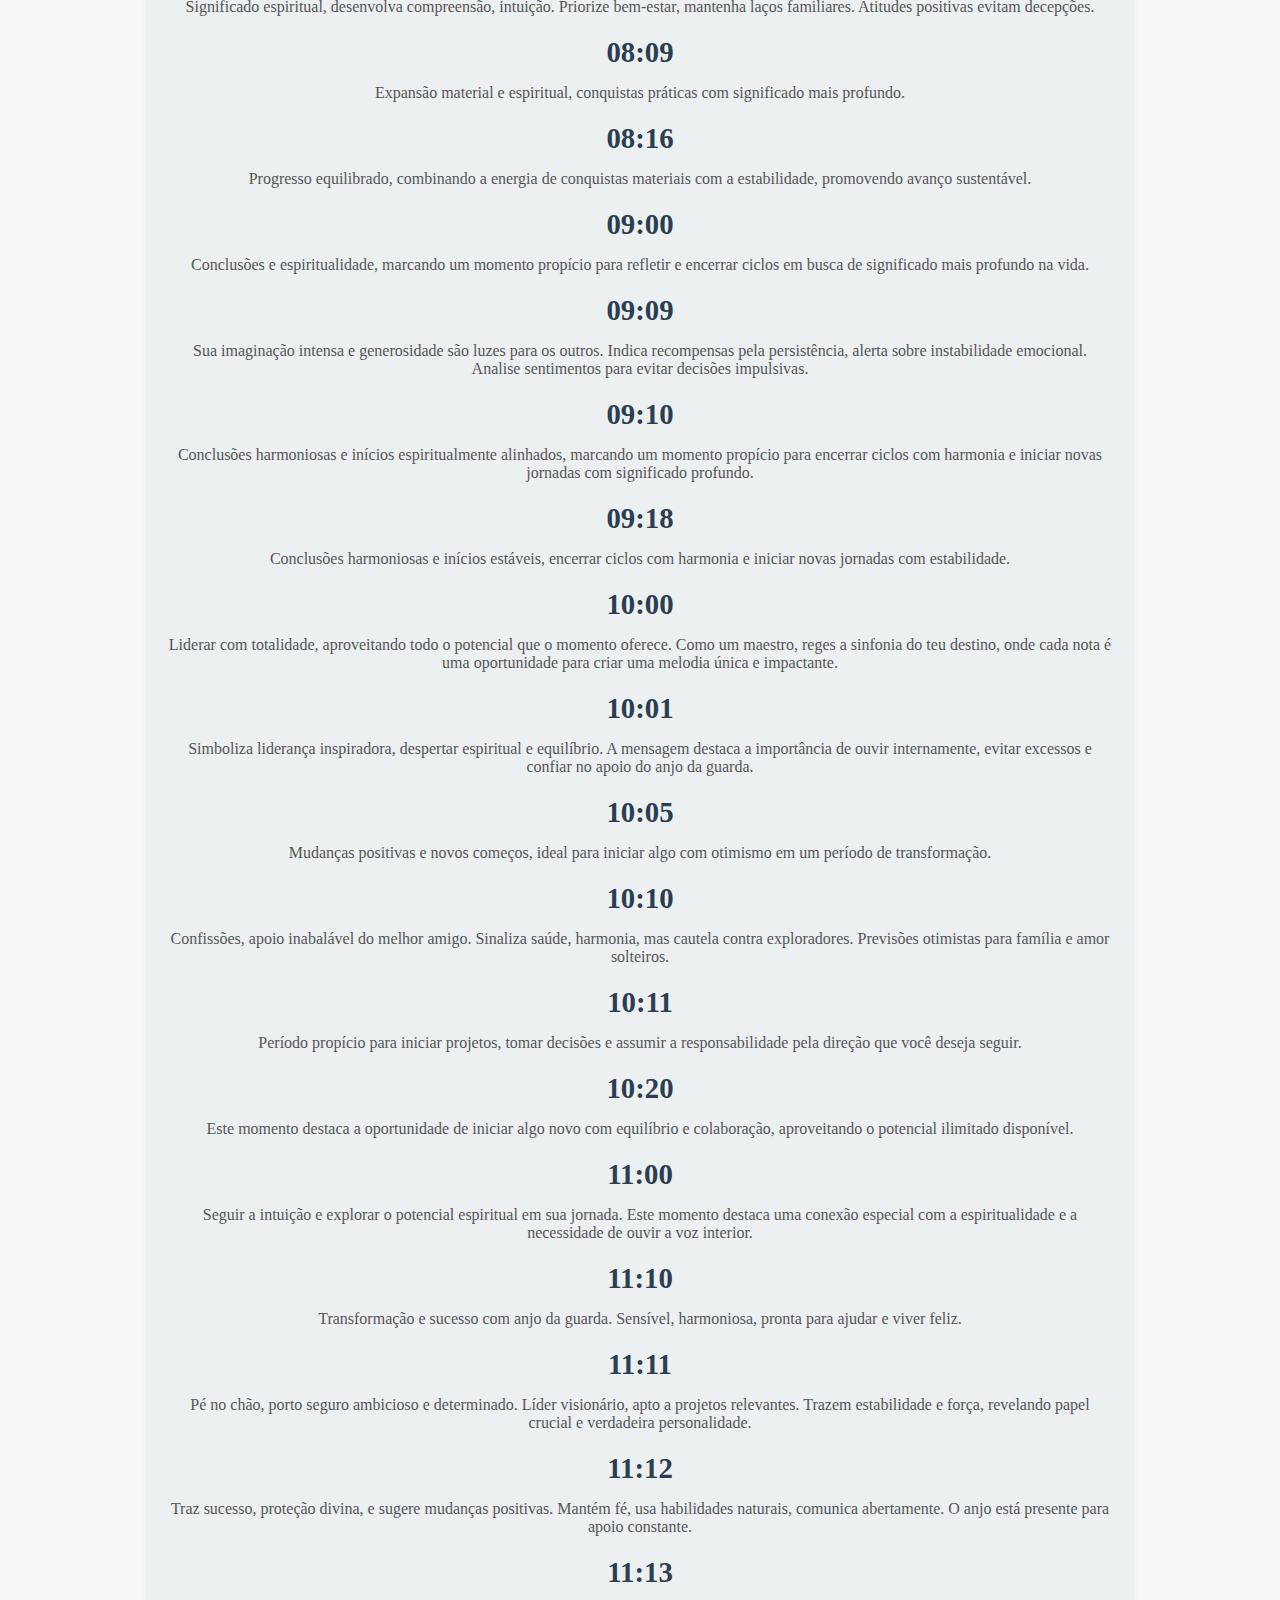
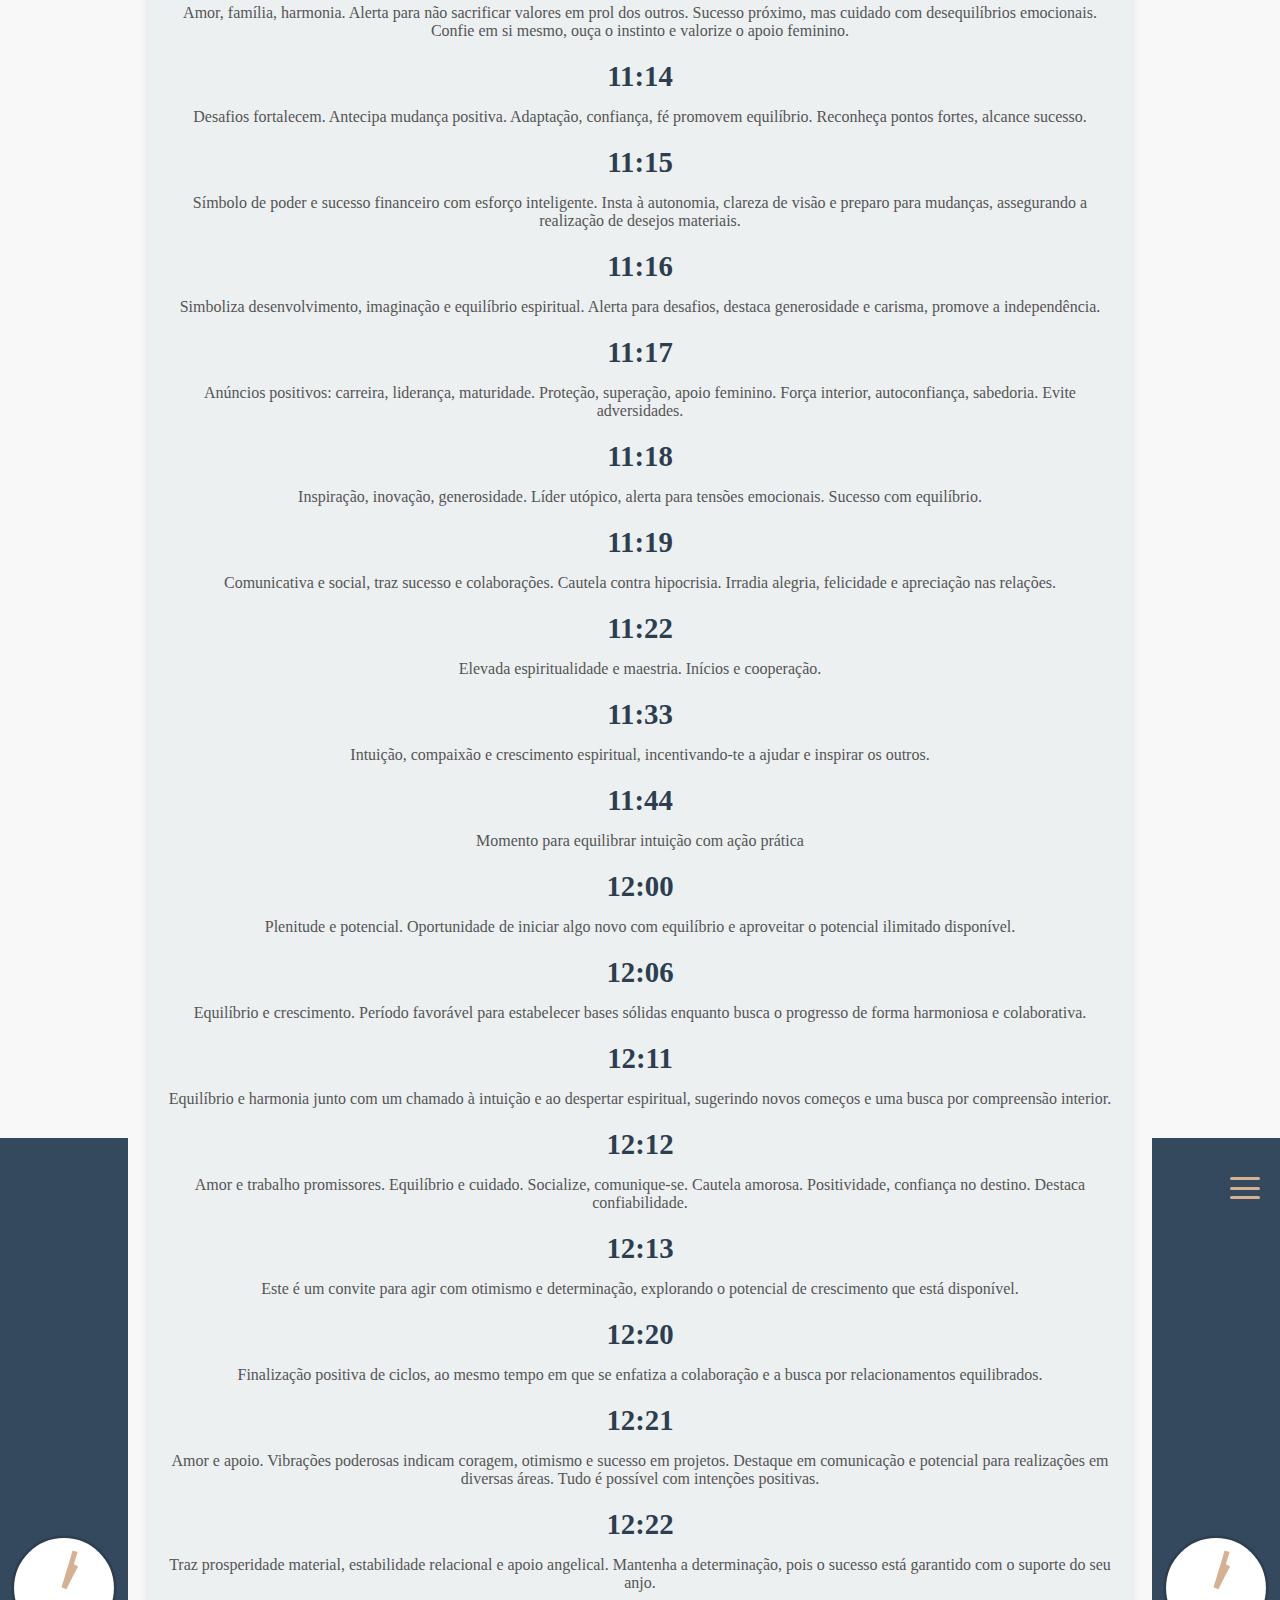
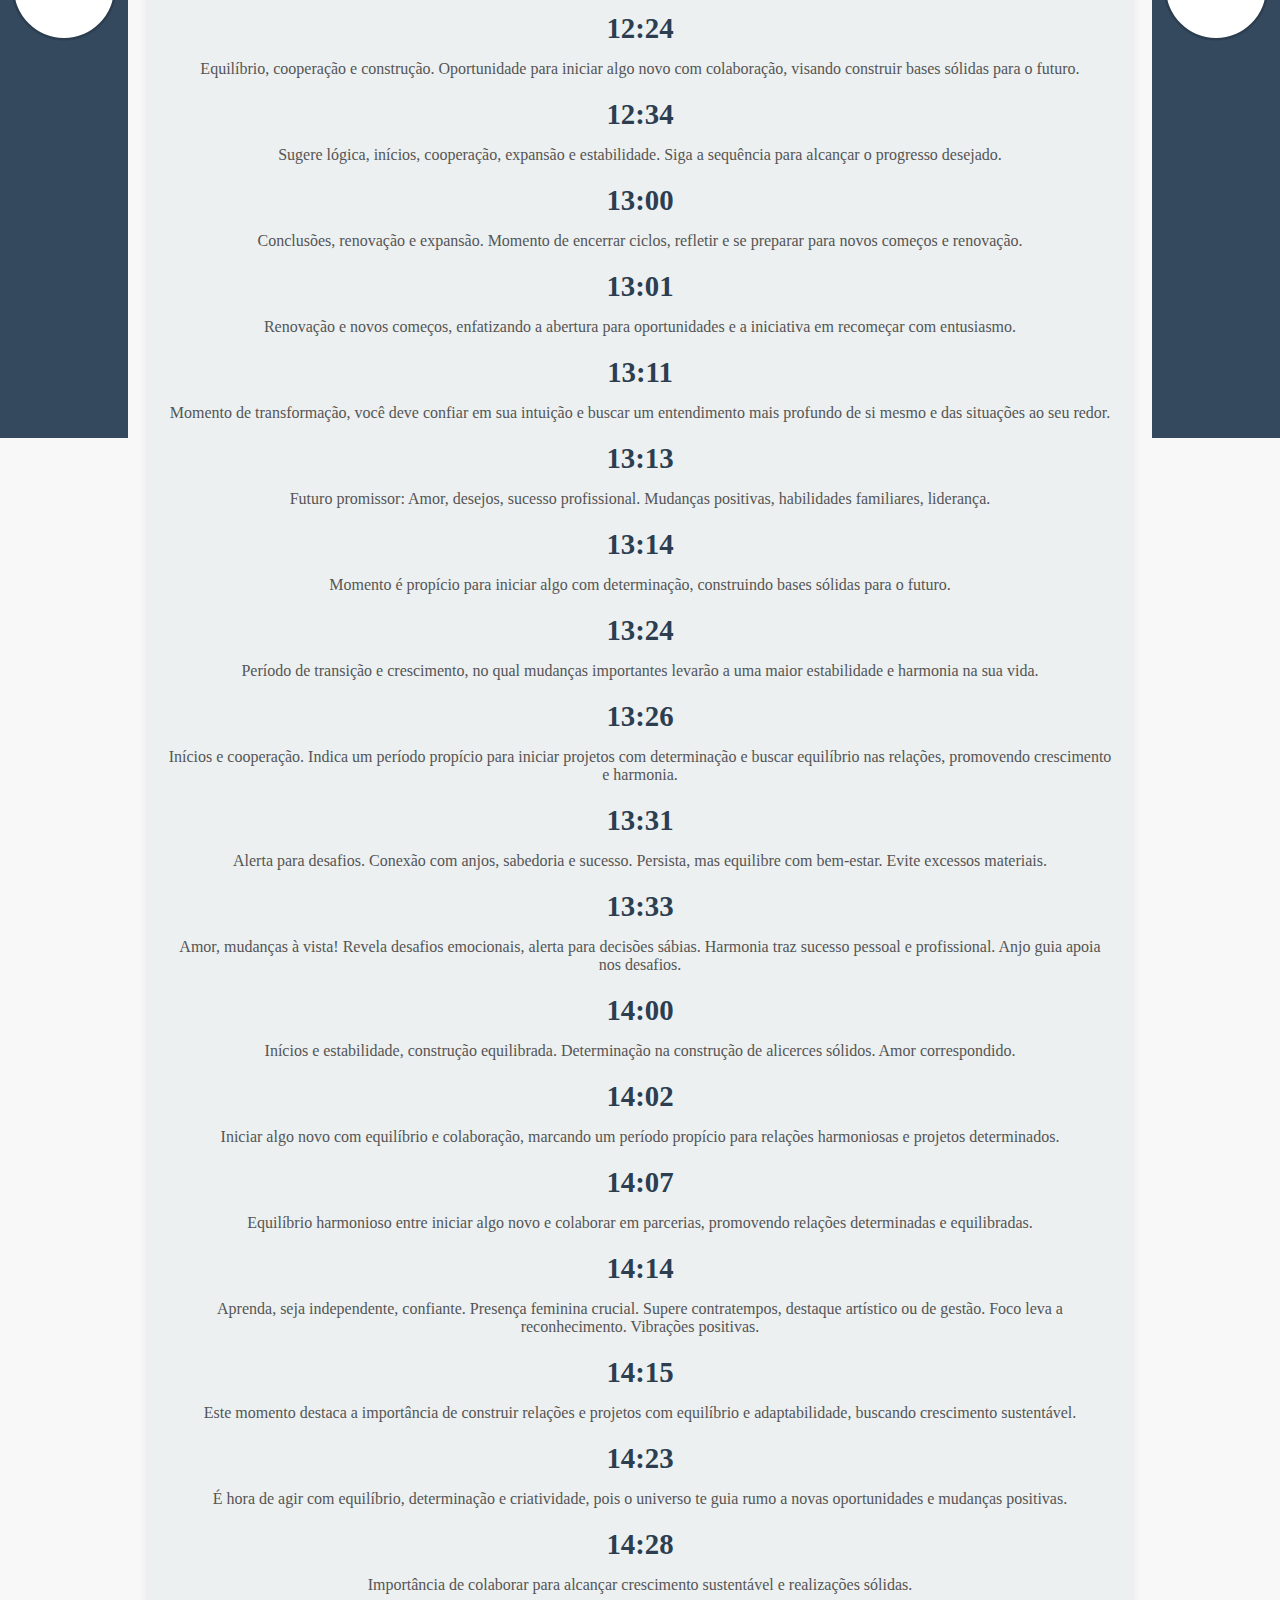
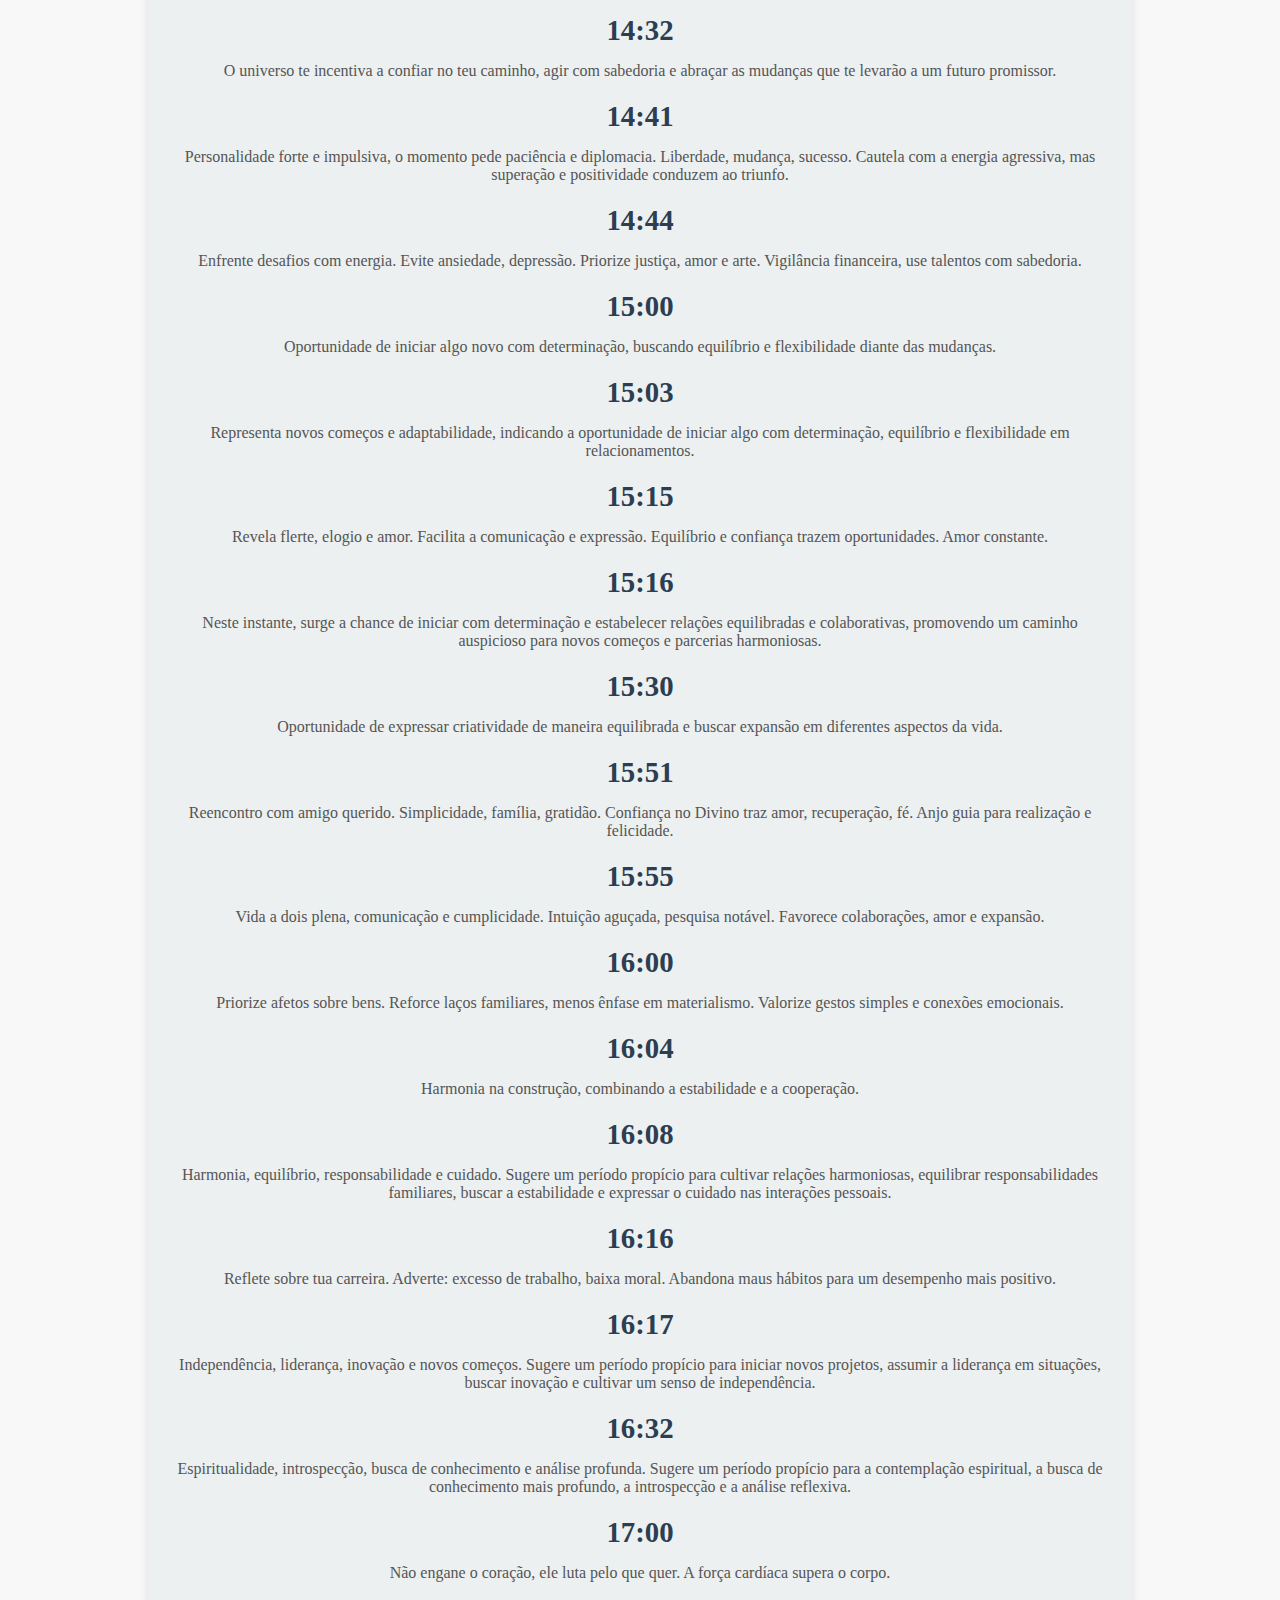
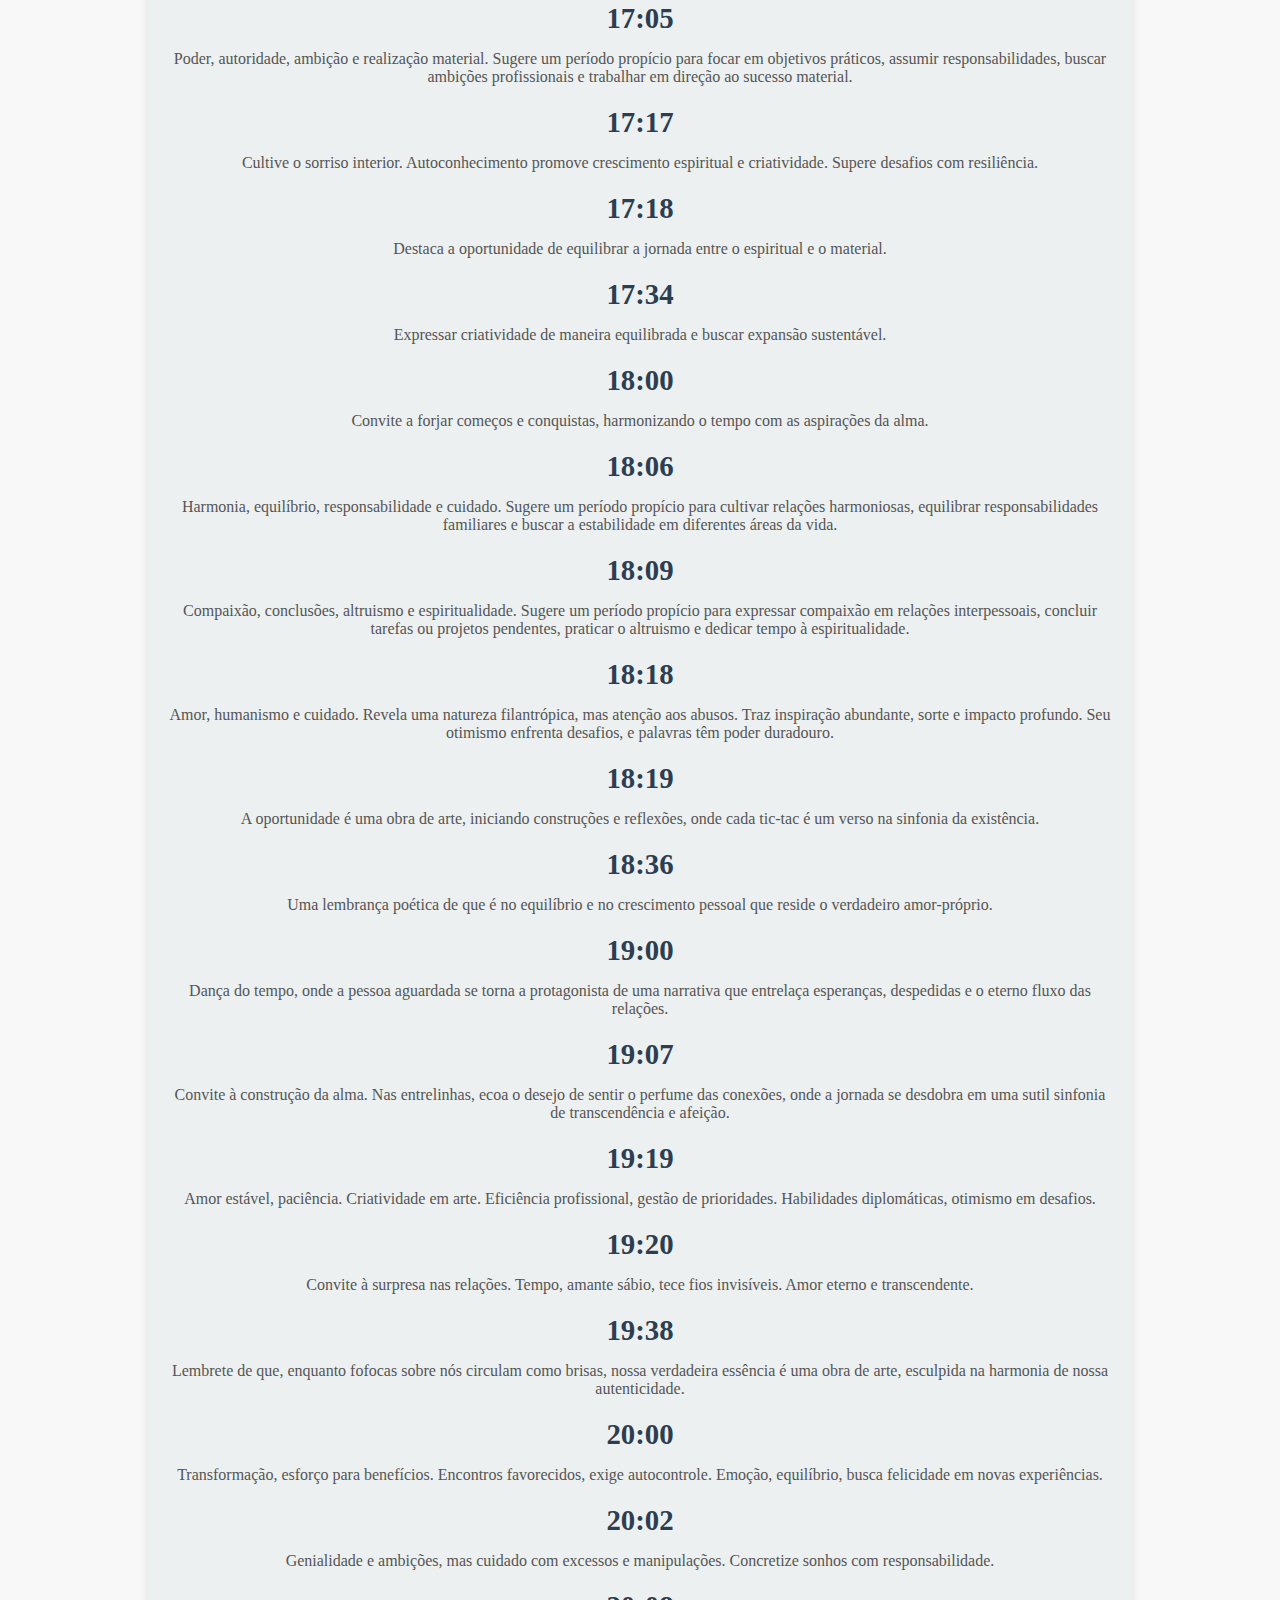
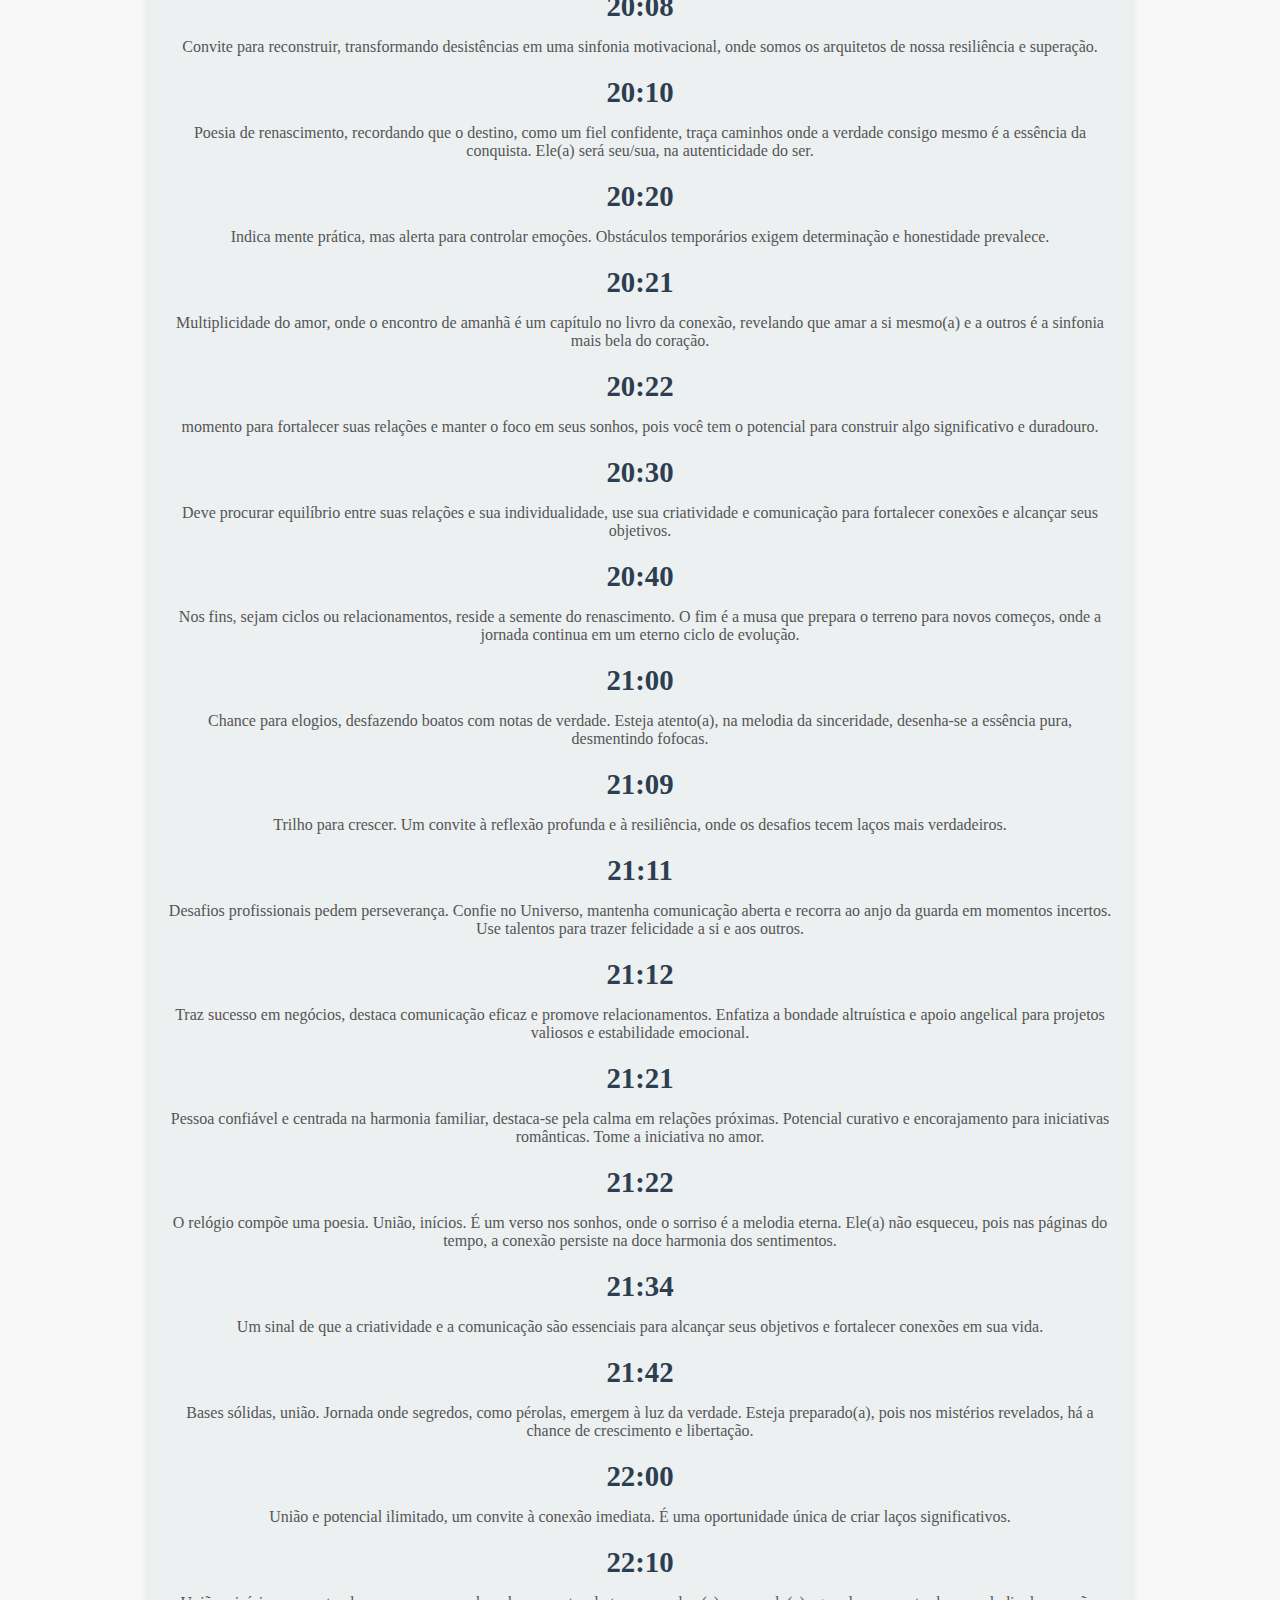
==== commit 36cbeef3: "Update index.html" ====
--- a/index.html
+++ b/index.html
@@ -438,6 +438,9 @@
   <h2 id="14:28" class="current-time">14:28</h2>
   <p>Importância de colaborar para alcançar crescimento sustentável e realizações sólidas.</p>
 
+  <h2 id="14:32" class="current-time">14:32</h2>
+  <p>O universo te incentiva a confiar no teu caminho, agir com sabedoria e abraçar as mudanças que te levarão a um futuro promissor.</p>
+
   <h2 id="14:41" class="current-time">14:41</h2>
   <p>Personalidade forte e impulsiva, o momento pede paciência e diplomacia. Liberdade, mudança, sucesso. Cautela com a energia agressiva, mas superação e positividade conduzem ao triunfo.</p>
 
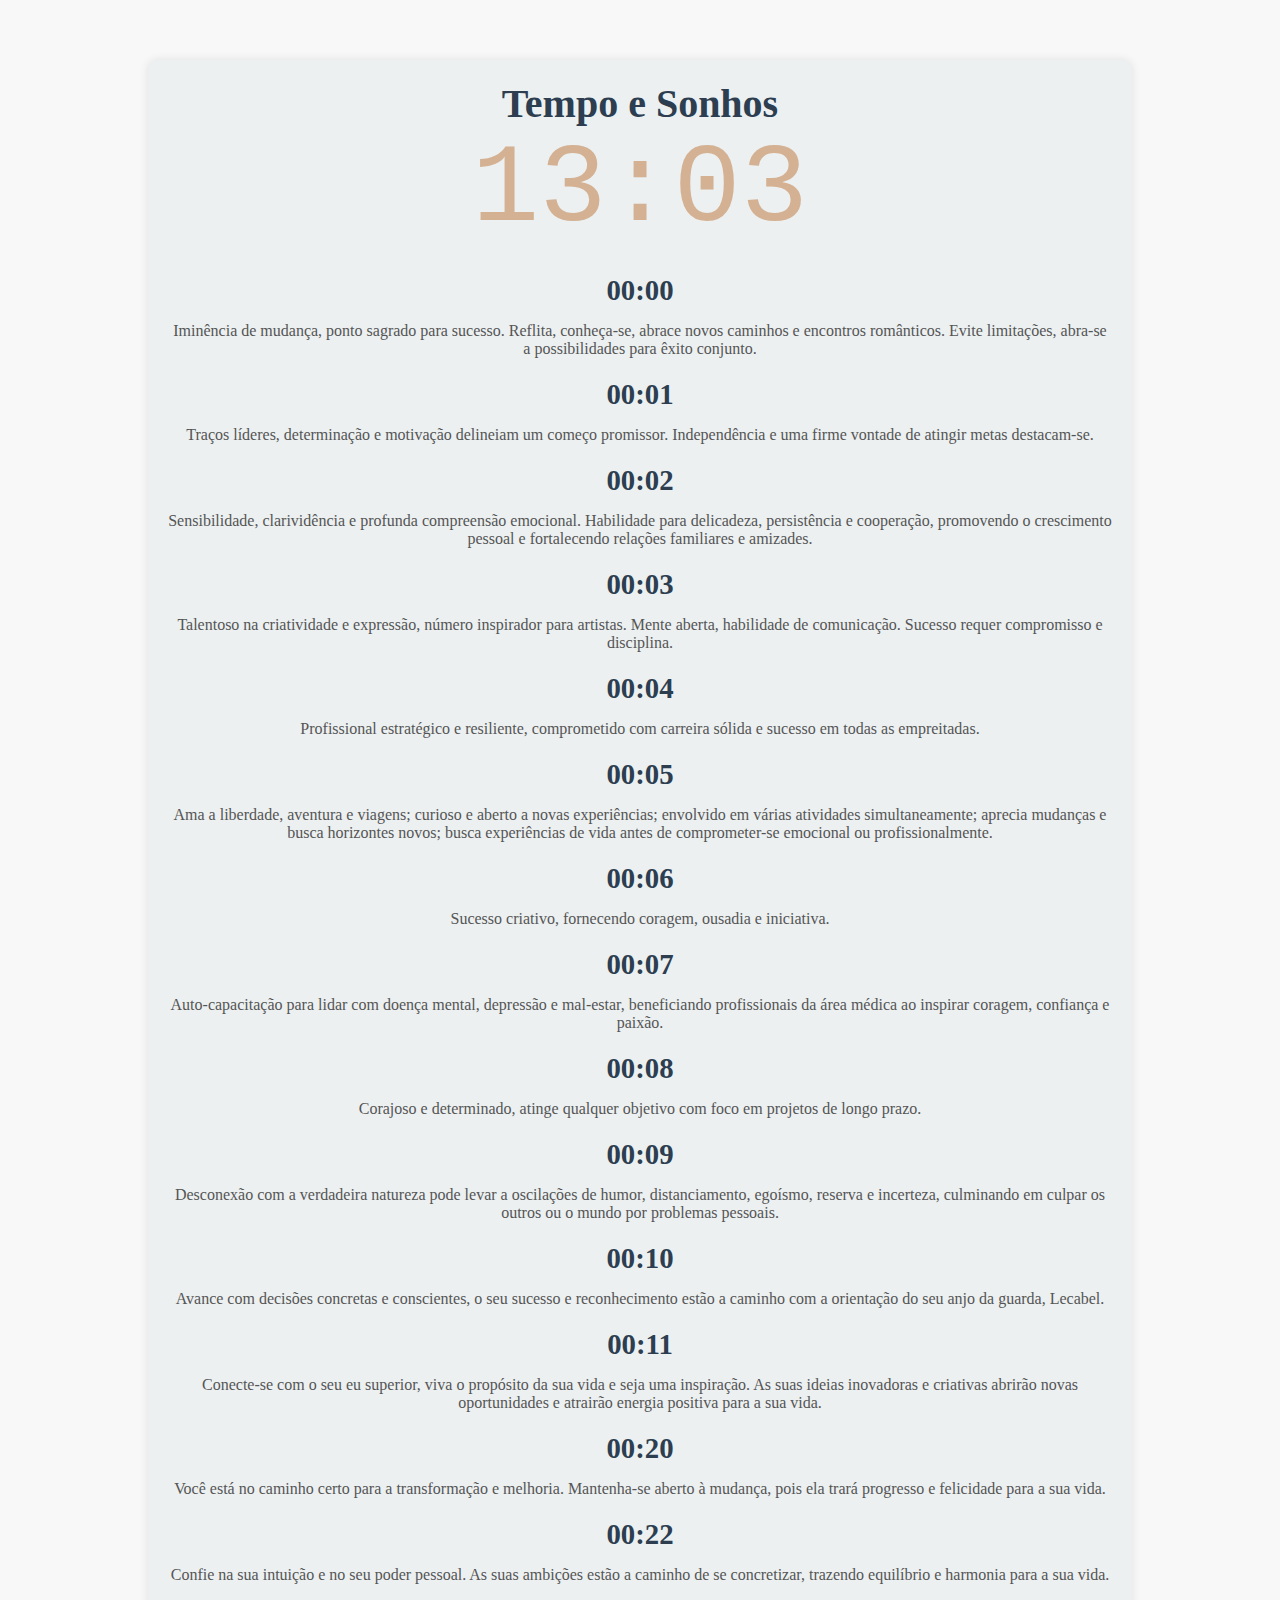
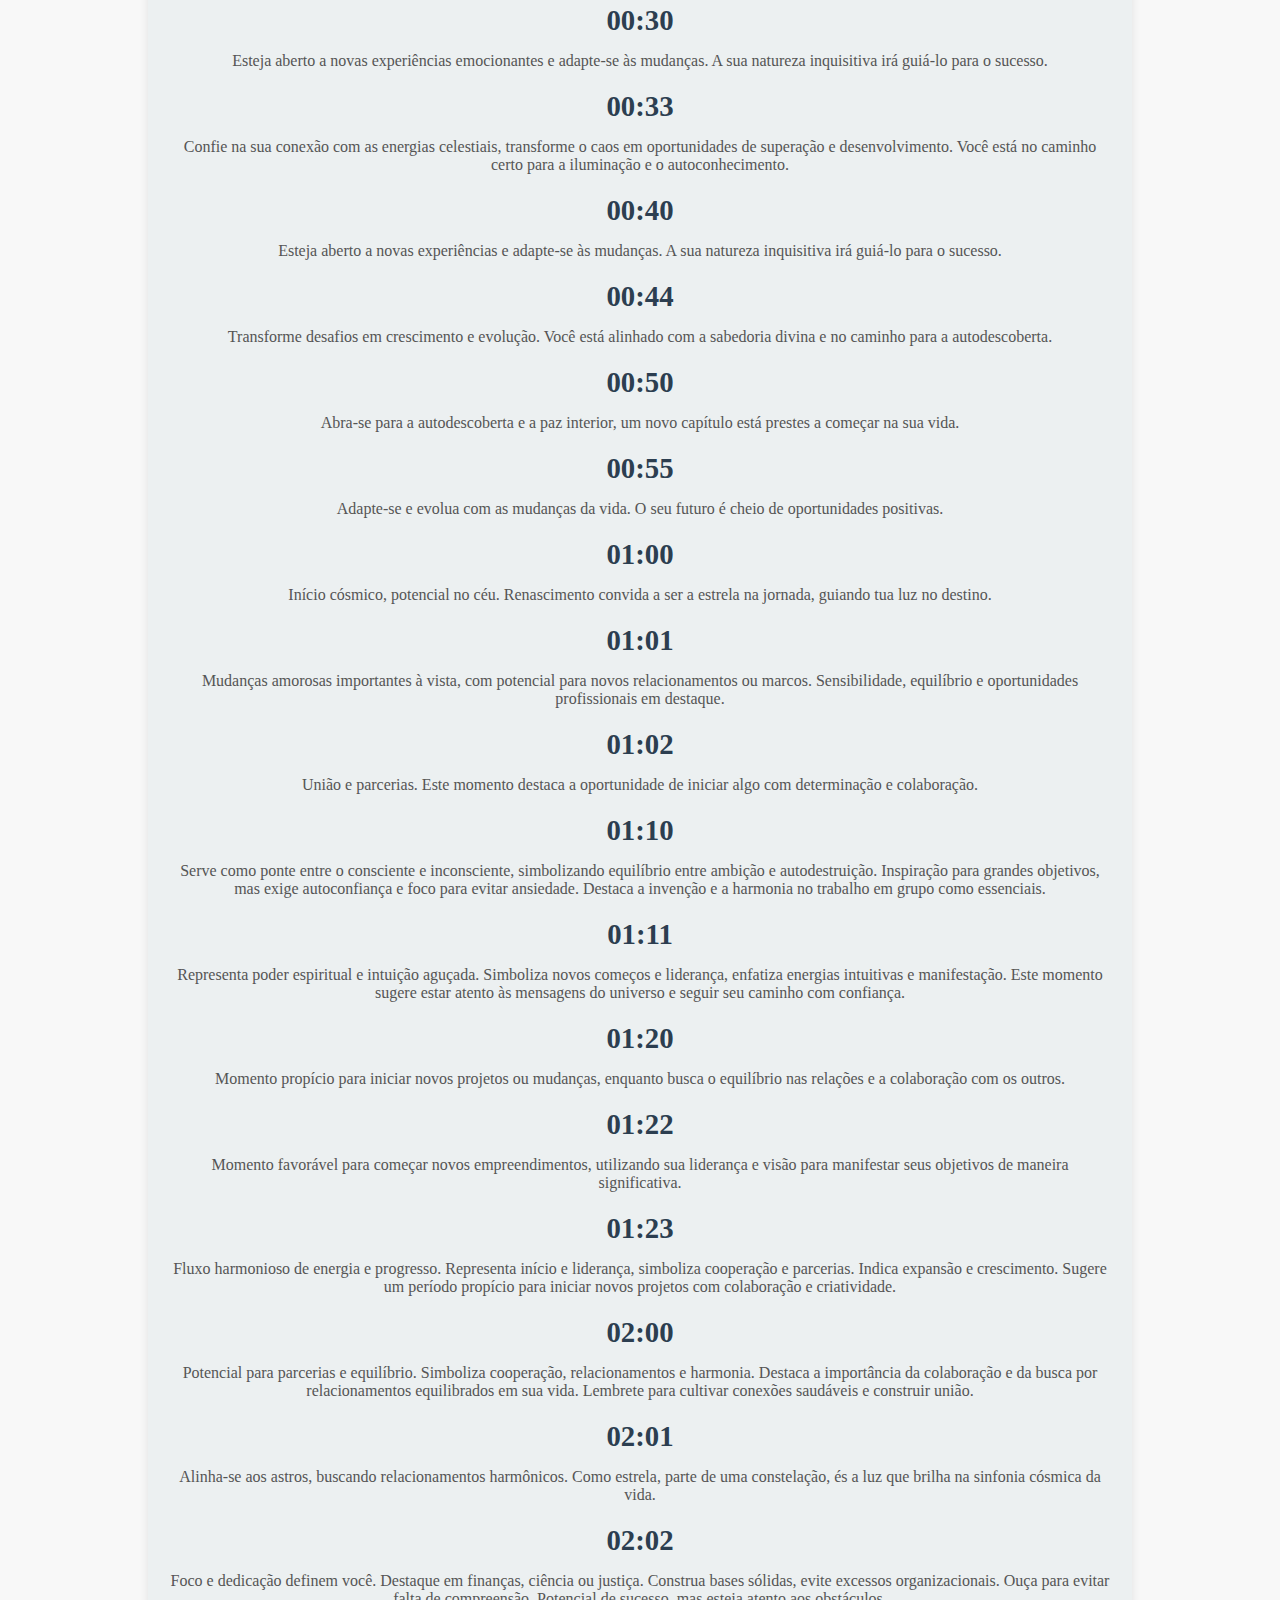
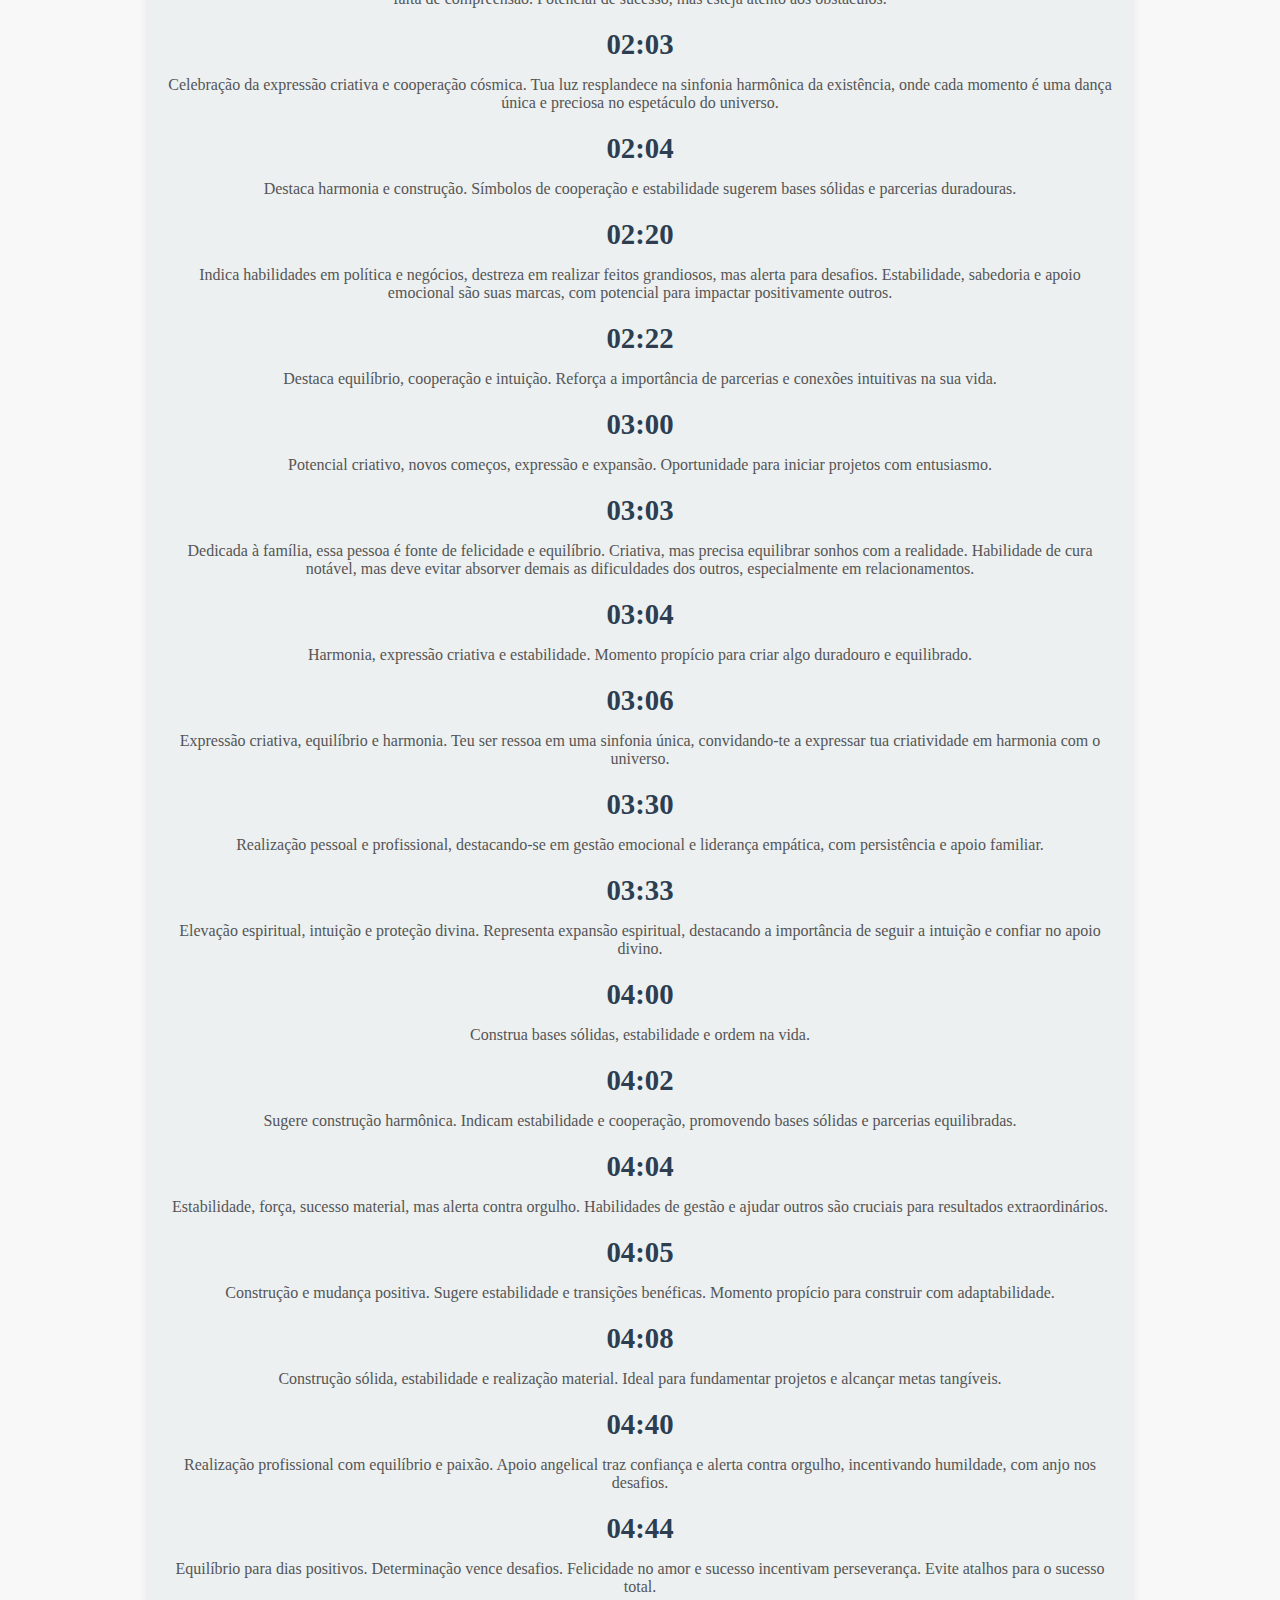
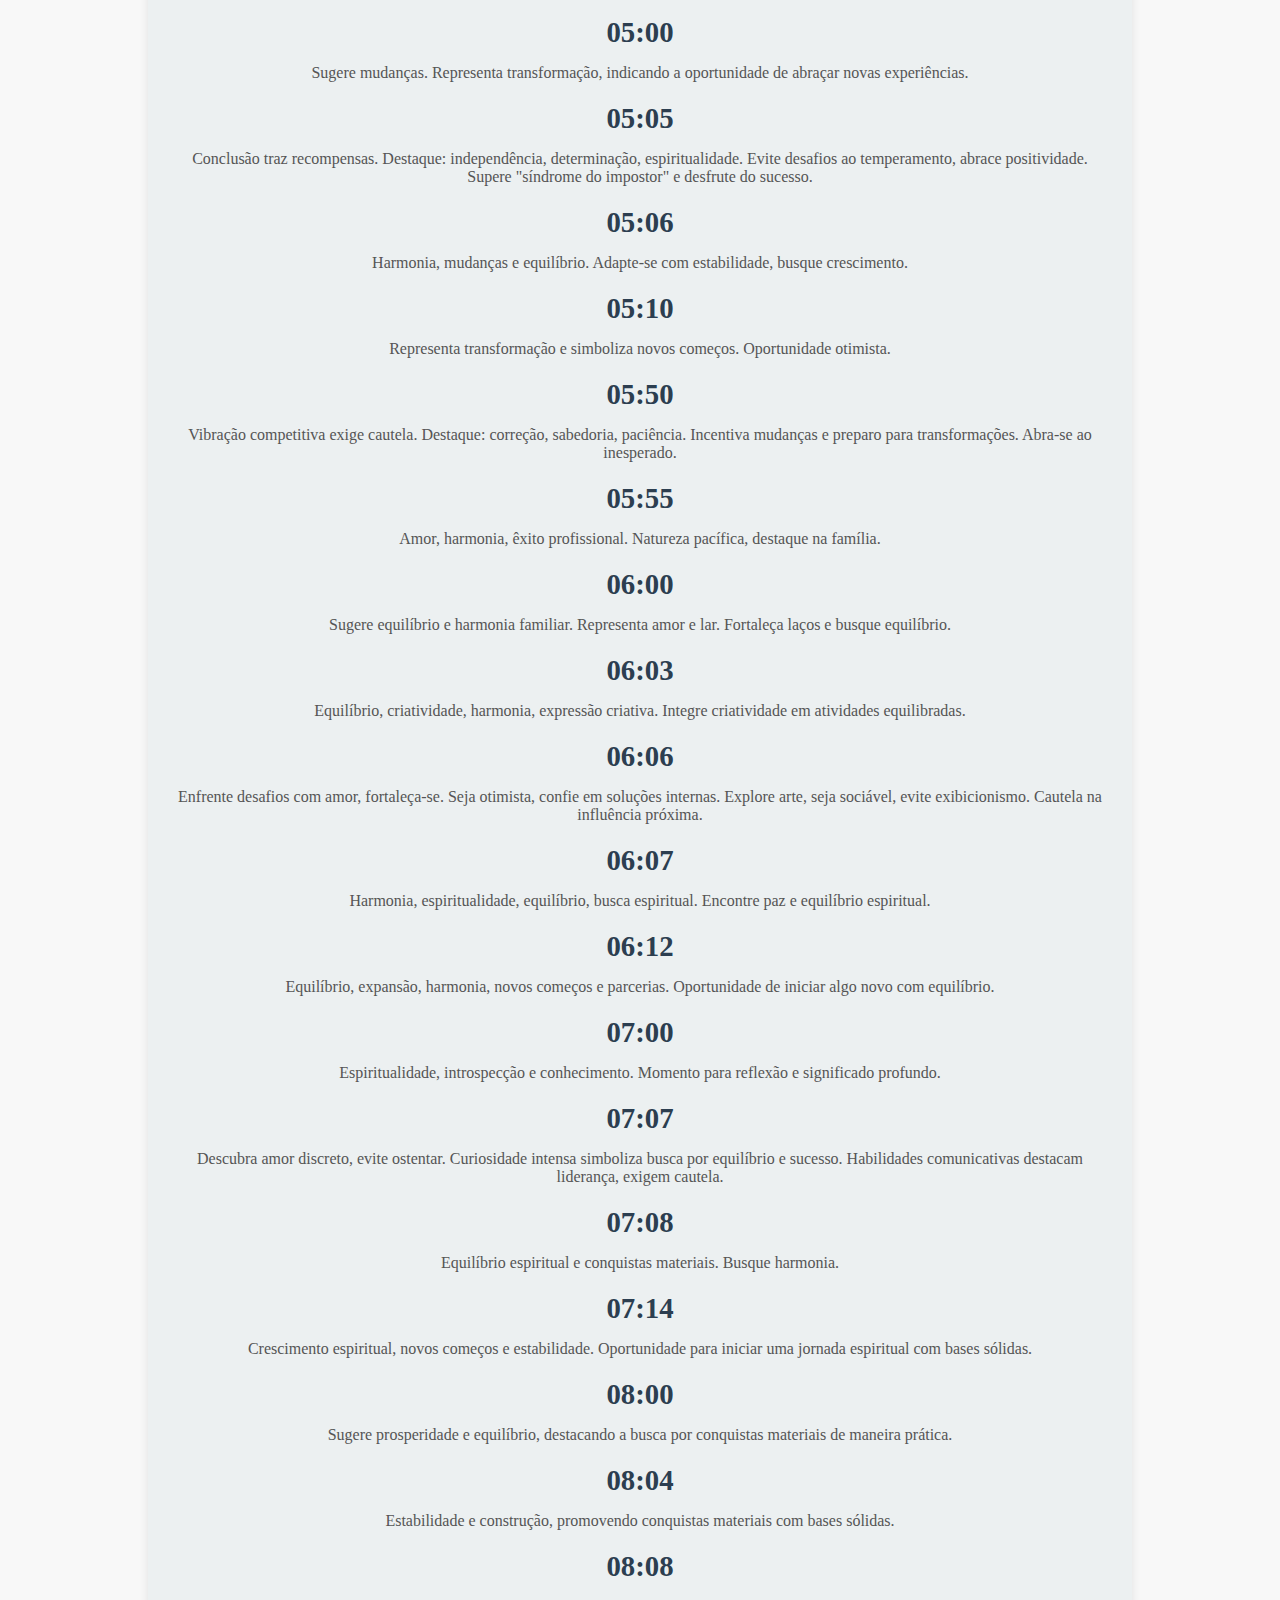
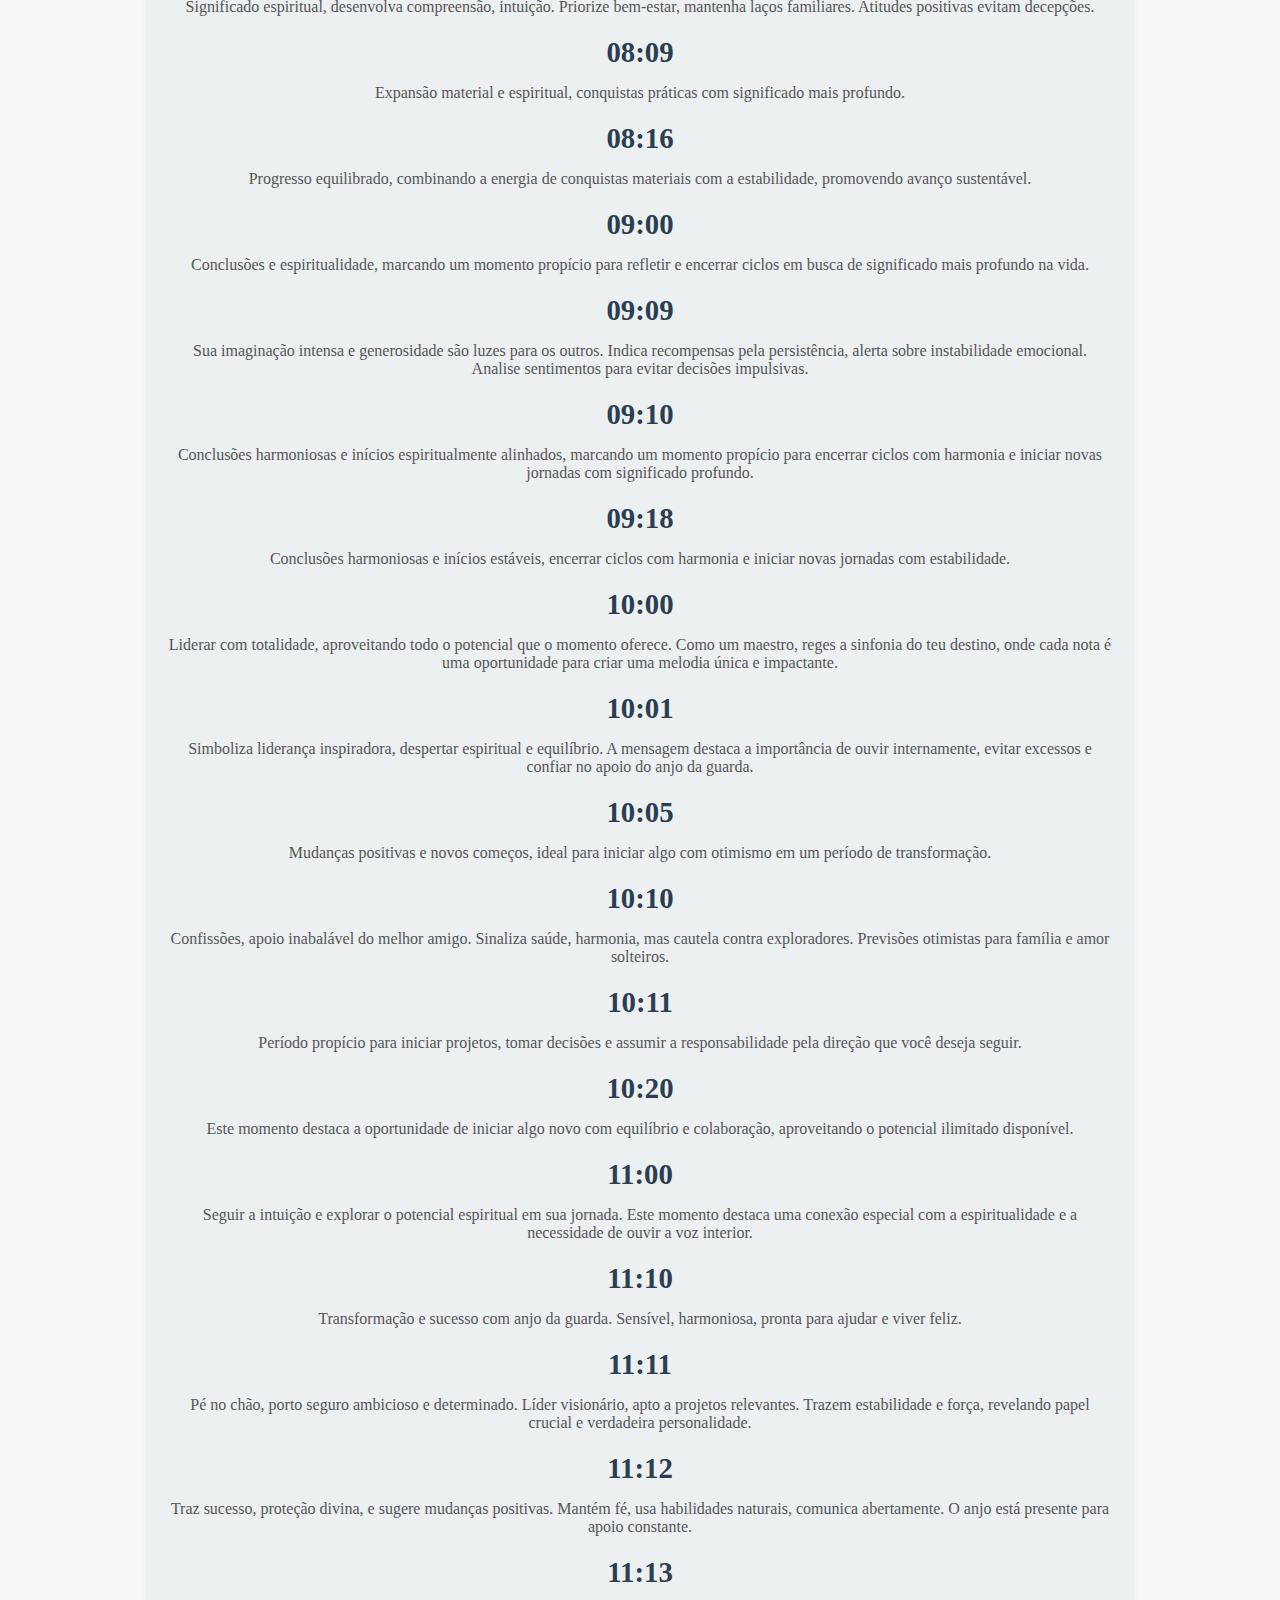
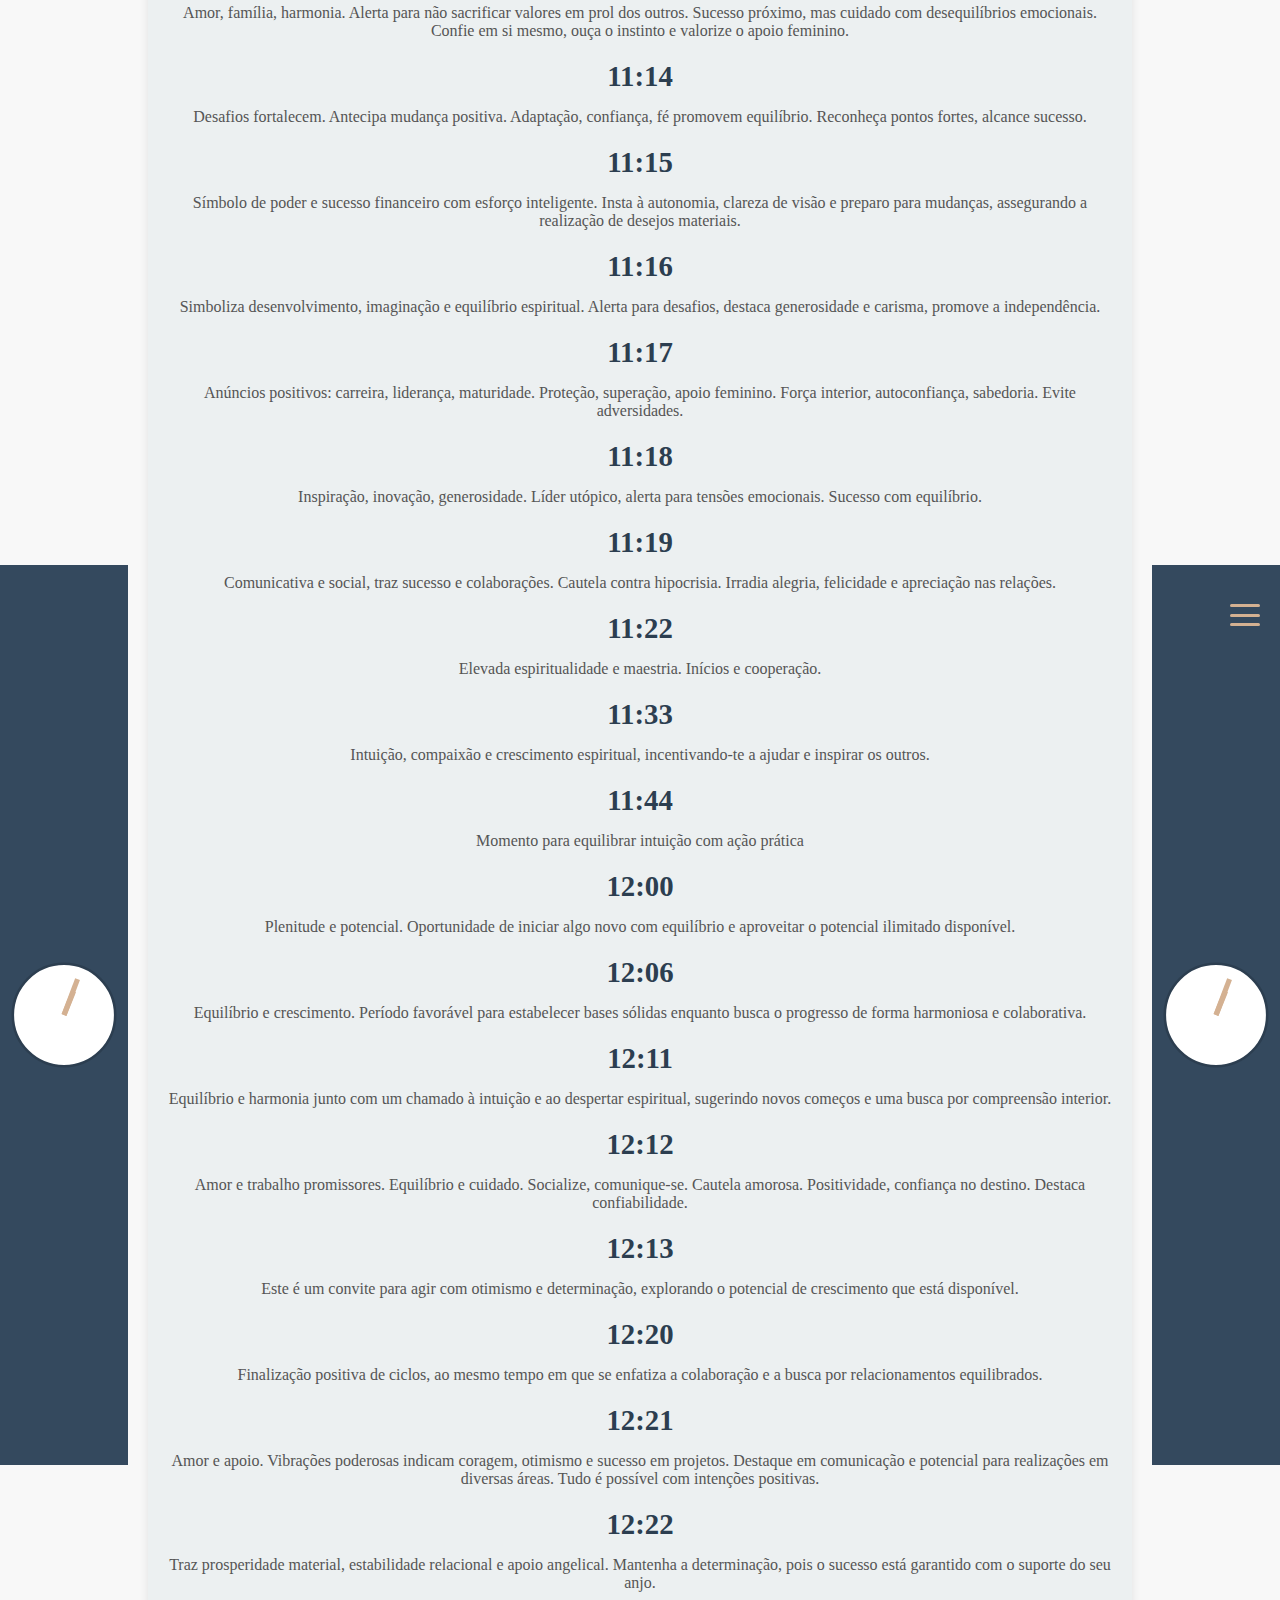
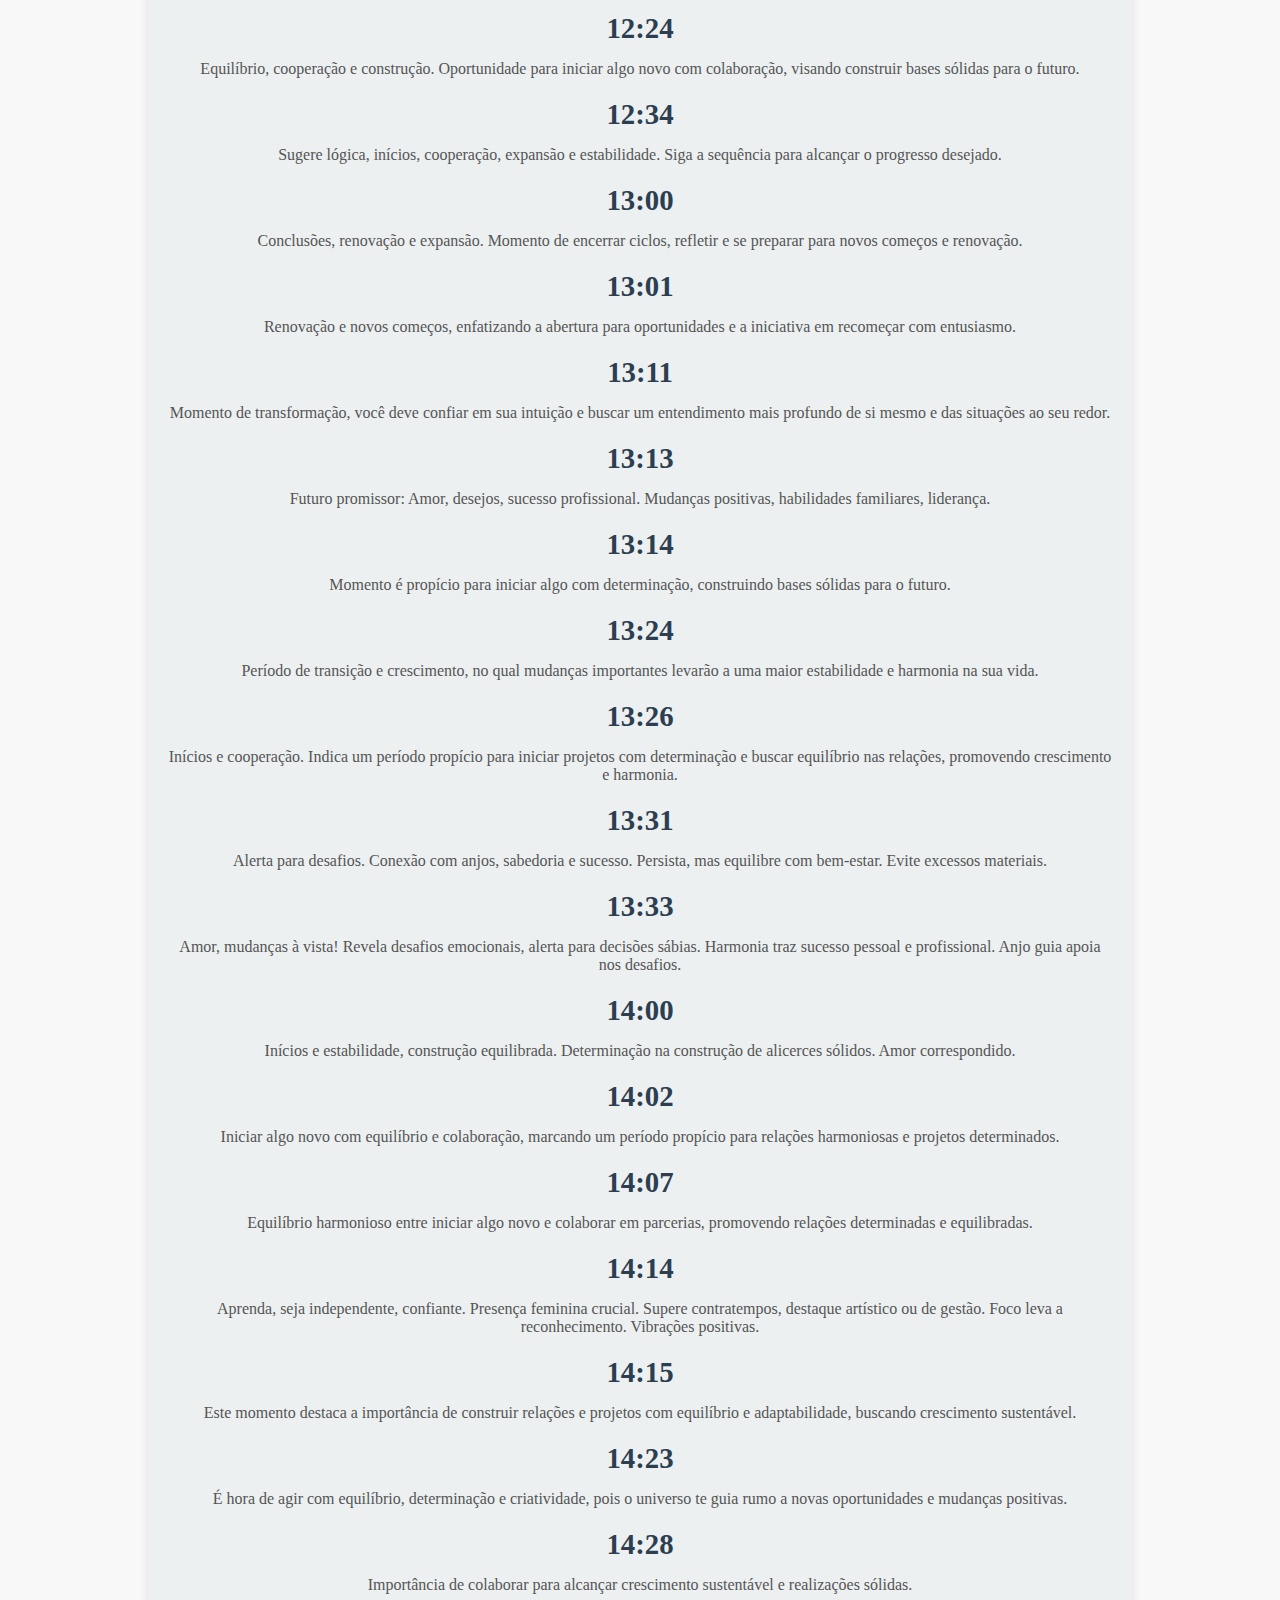
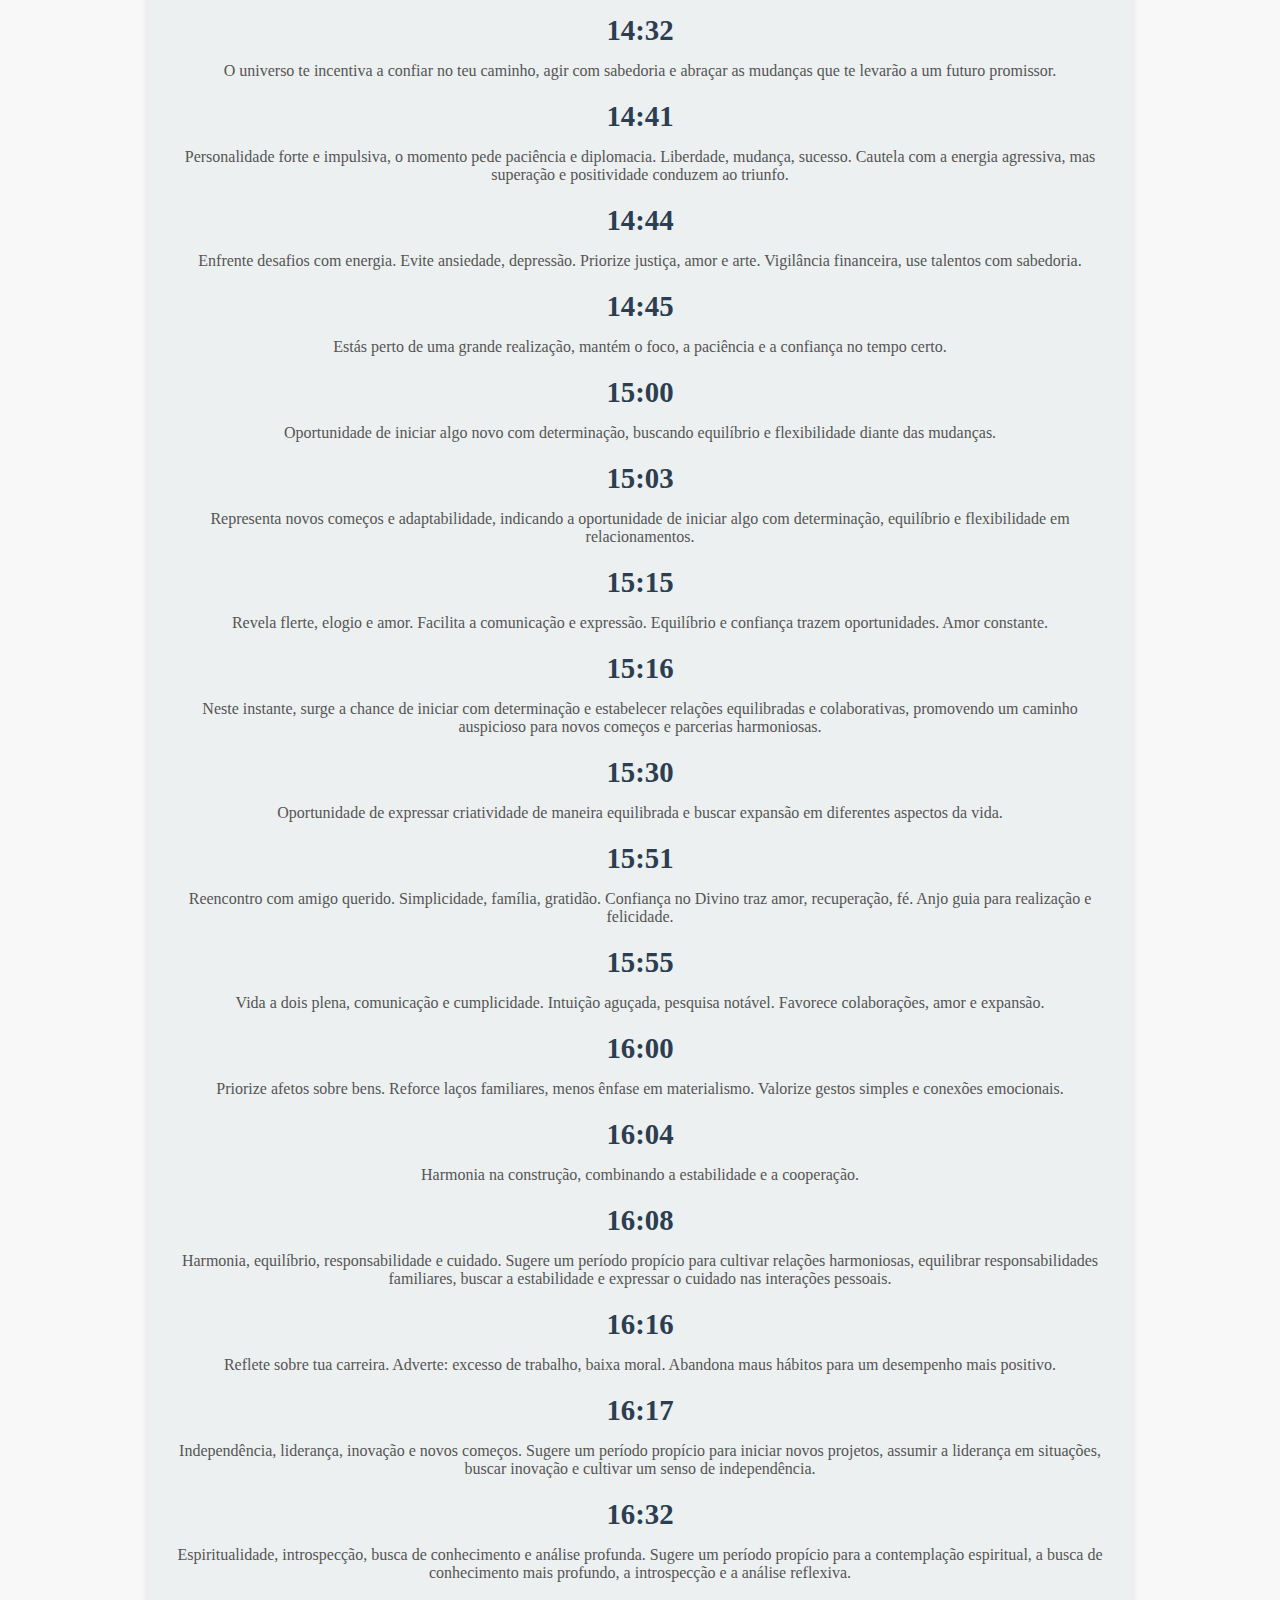
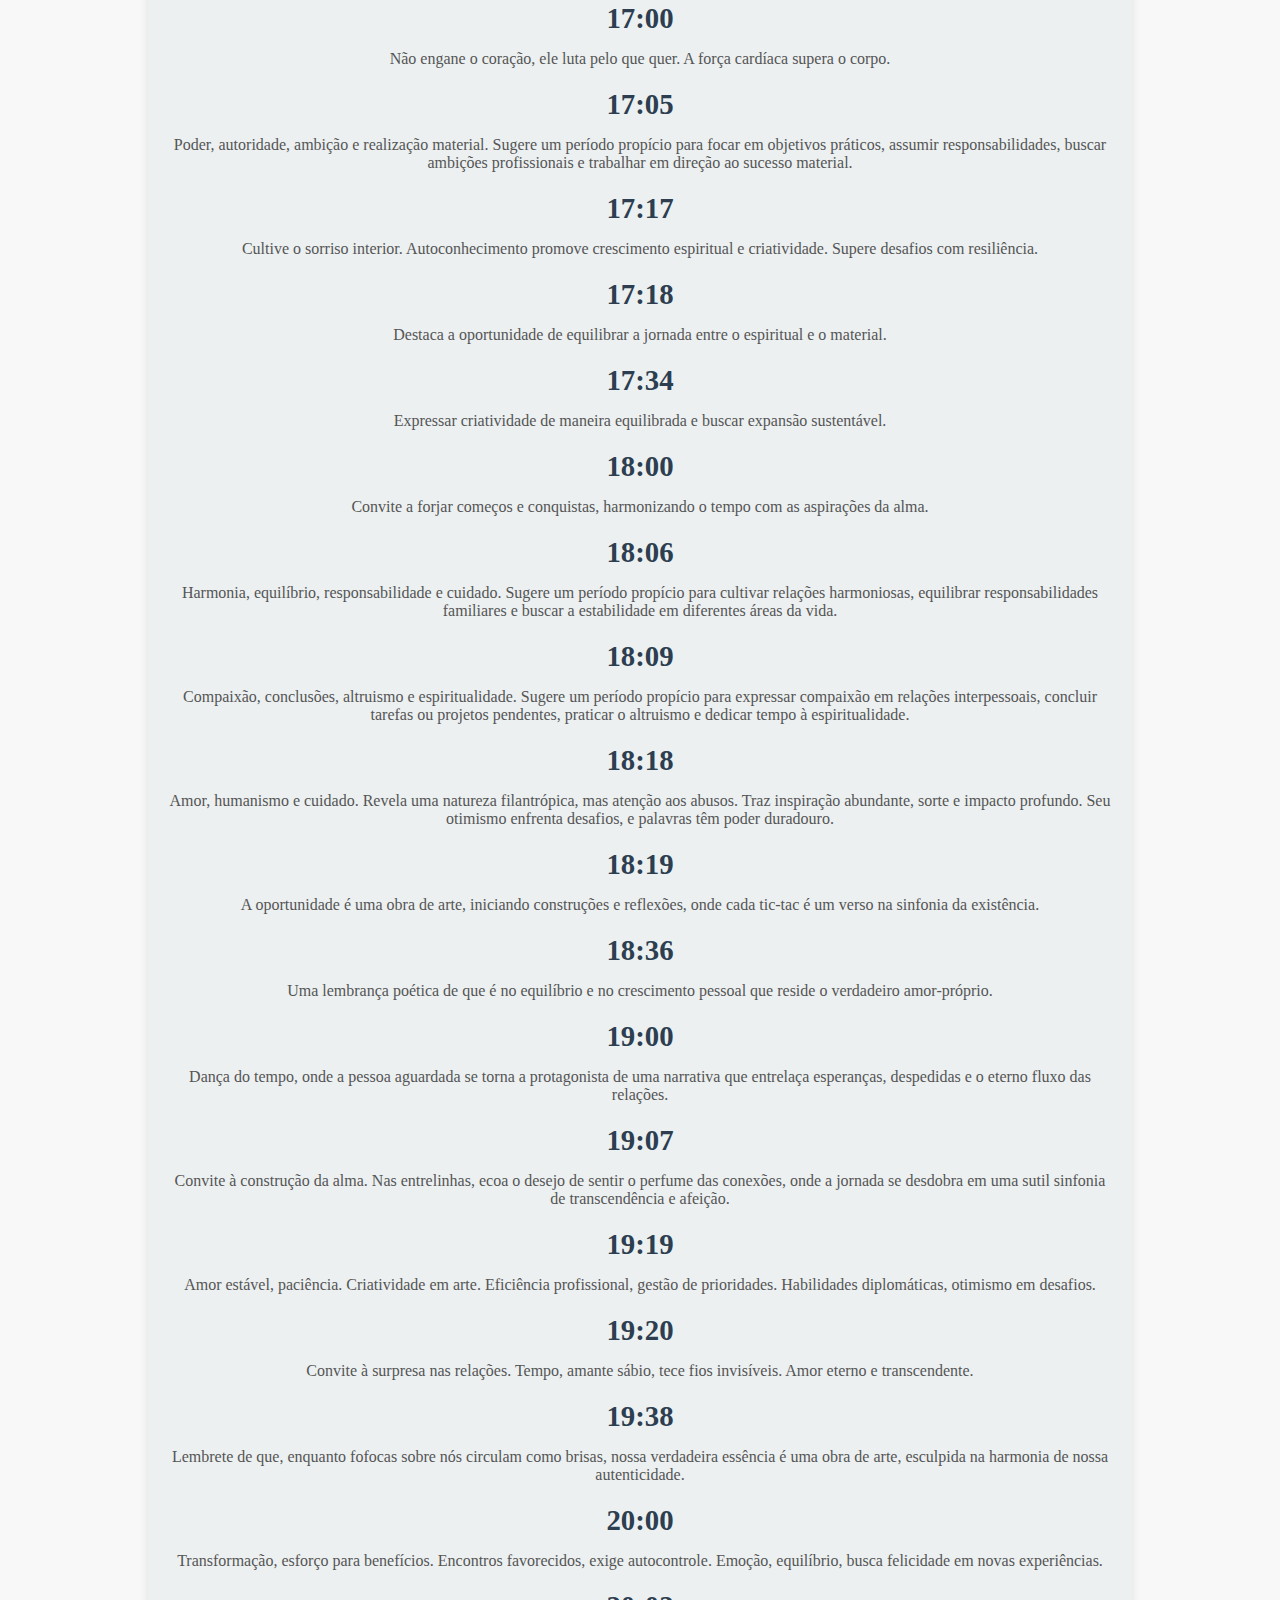
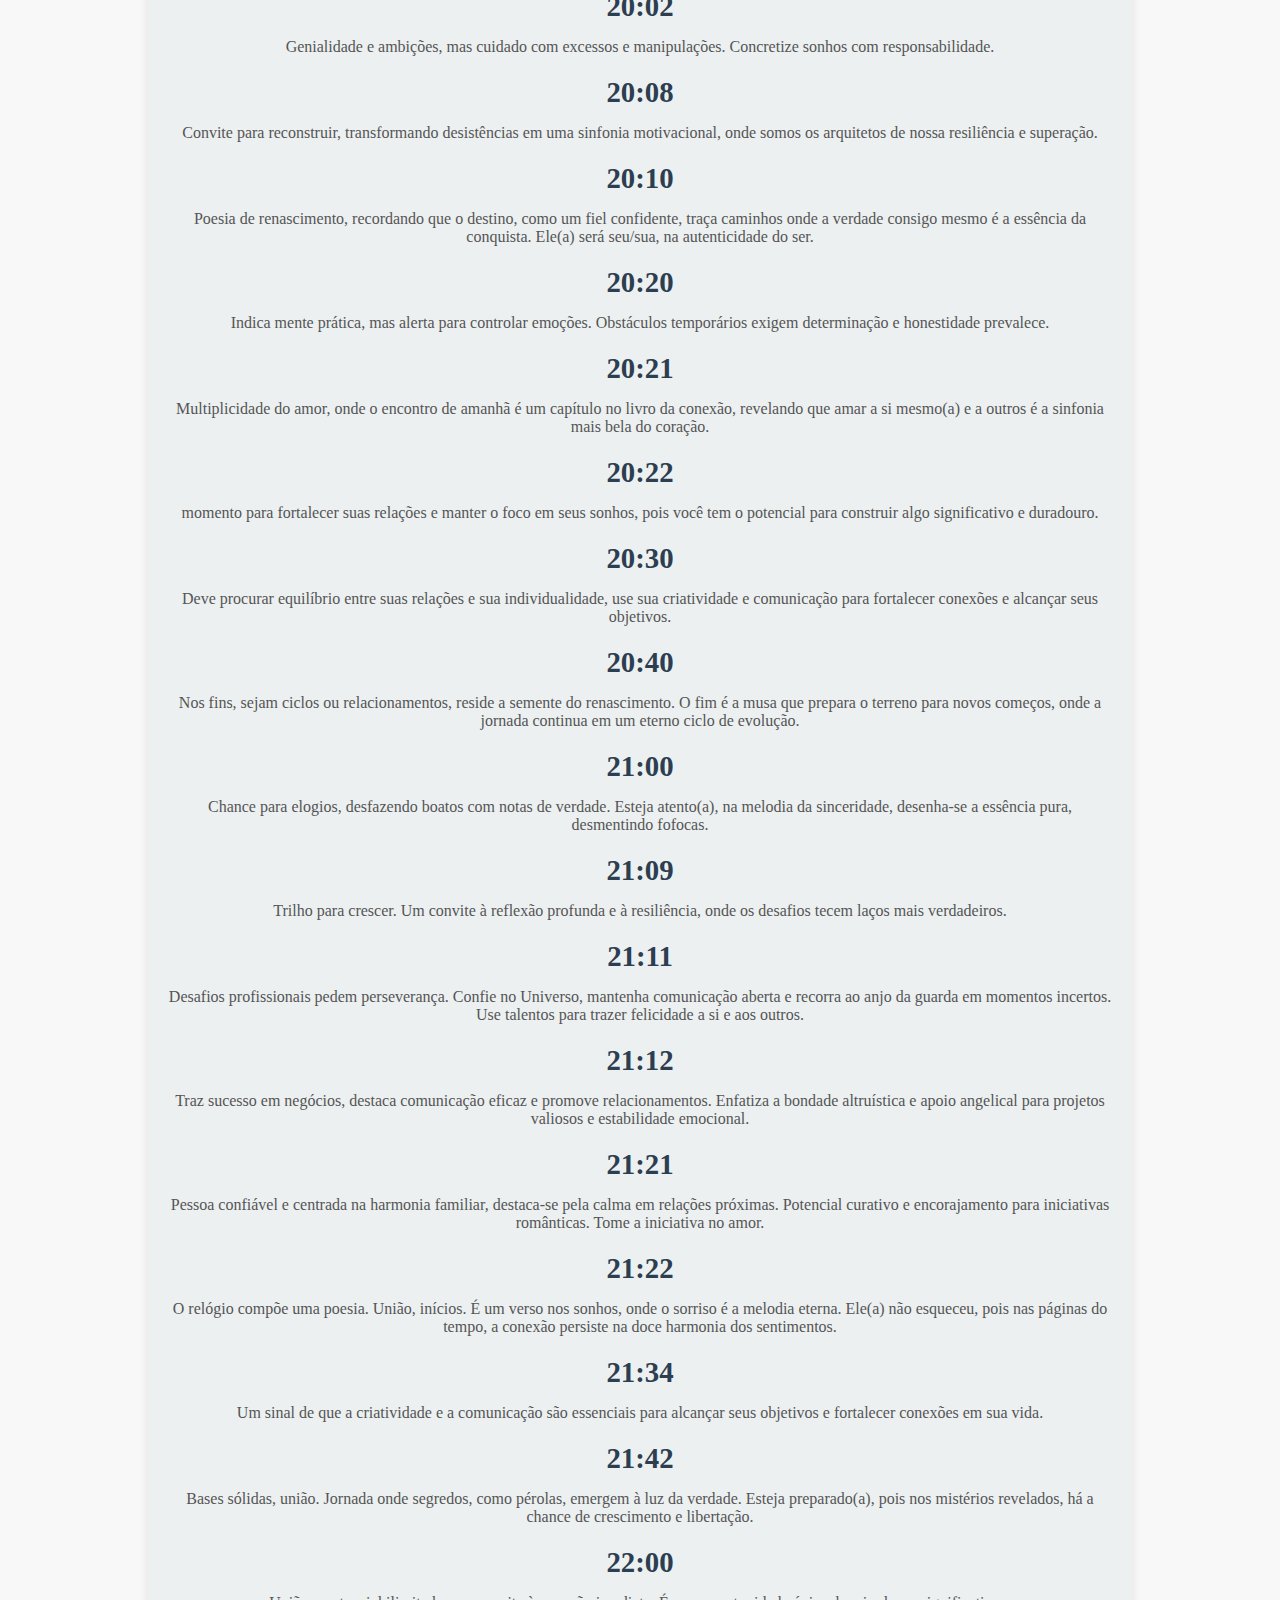
==== commit e0467451: "Update index.html" ====
--- a/index.html
+++ b/index.html
@@ -446,6 +446,9 @@
 
   <h2 id="14:44" class="current-time">14:44</h2>
   <p>Enfrente desafios com energia. Evite ansiedade, depressão. Priorize justiça, amor e arte. Vigilância financeira, use talentos com sabedoria.</p>
+
+  <h2 id="14:45" class="current-time">14:45</h2>
+  <p>Estás perto de uma grande realização, mantém o foco, a paciência e a confiança no tempo certo.</p>
   
   <h2 id="15:00" class="current-time">15:00</h2>
   <p>Oportunidade de iniciar algo novo com determinação, buscando equilíbrio e flexibilidade diante das mudanças.</p>
